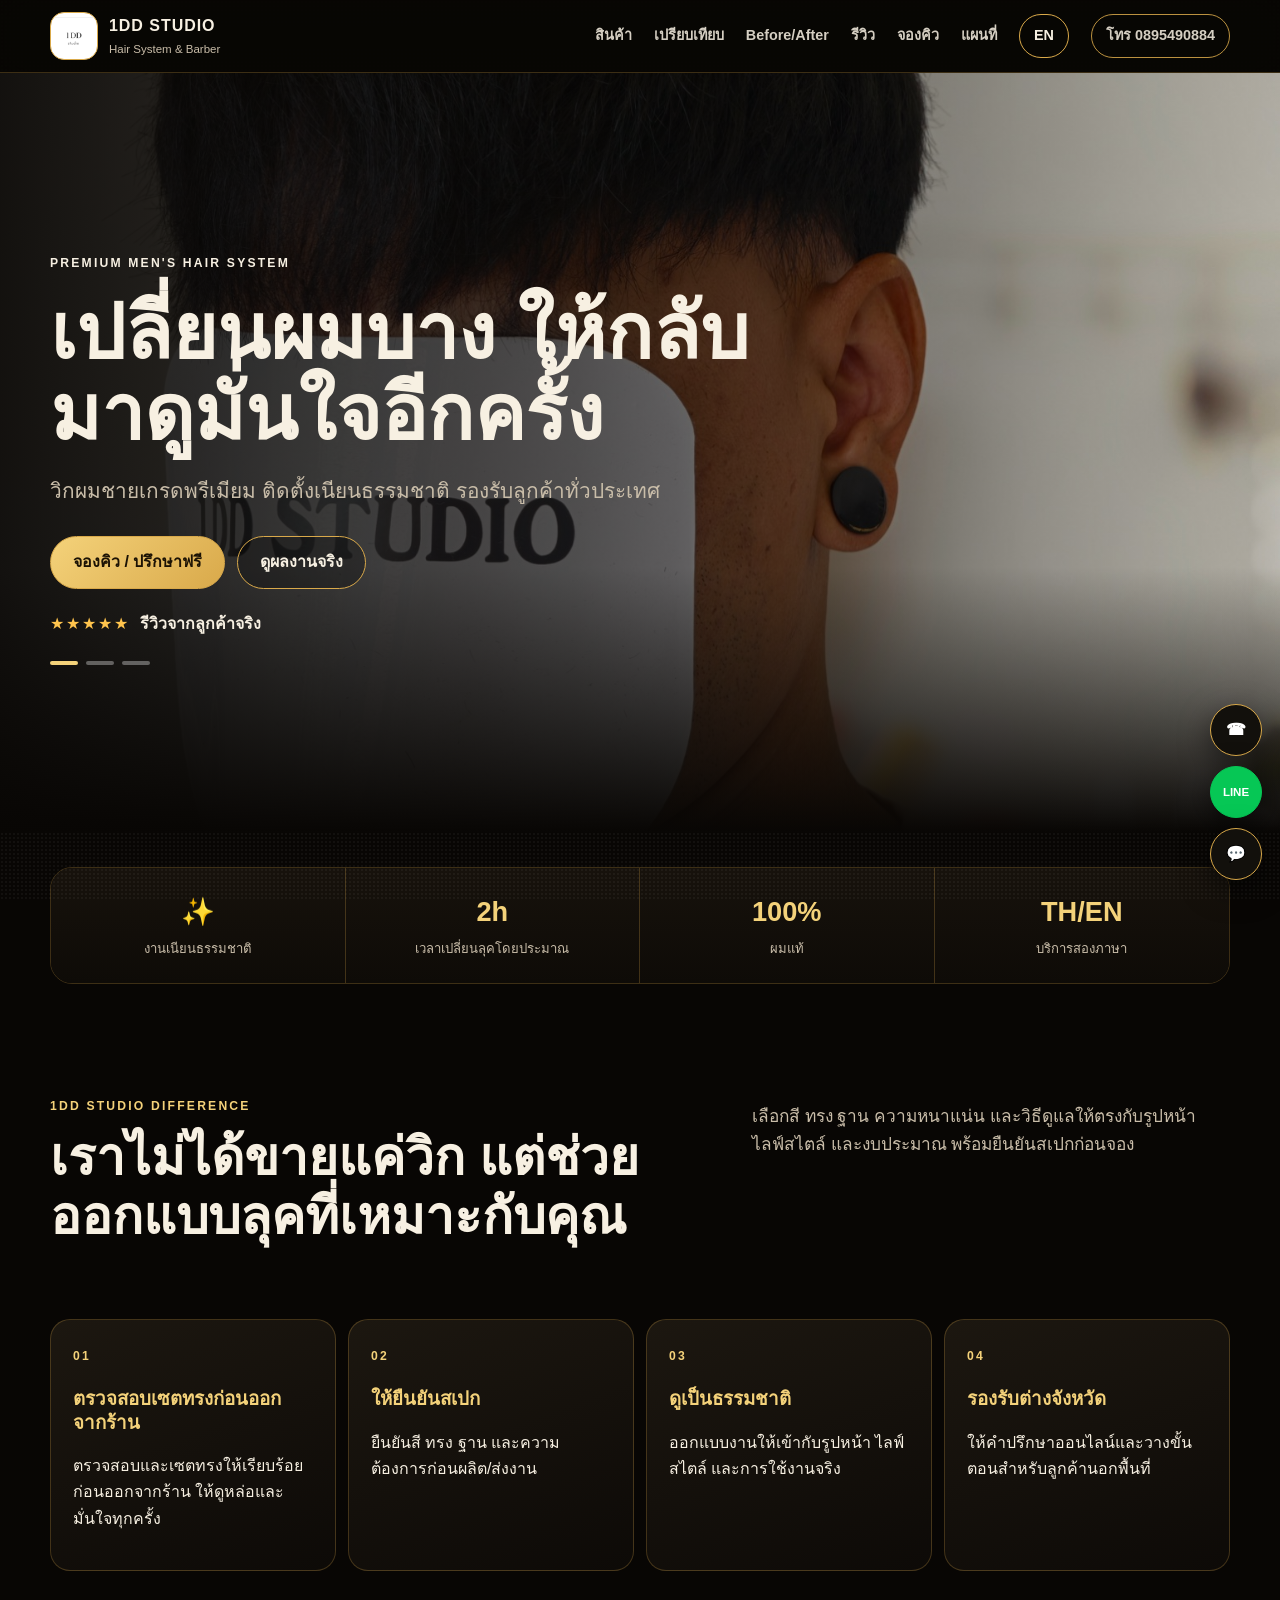
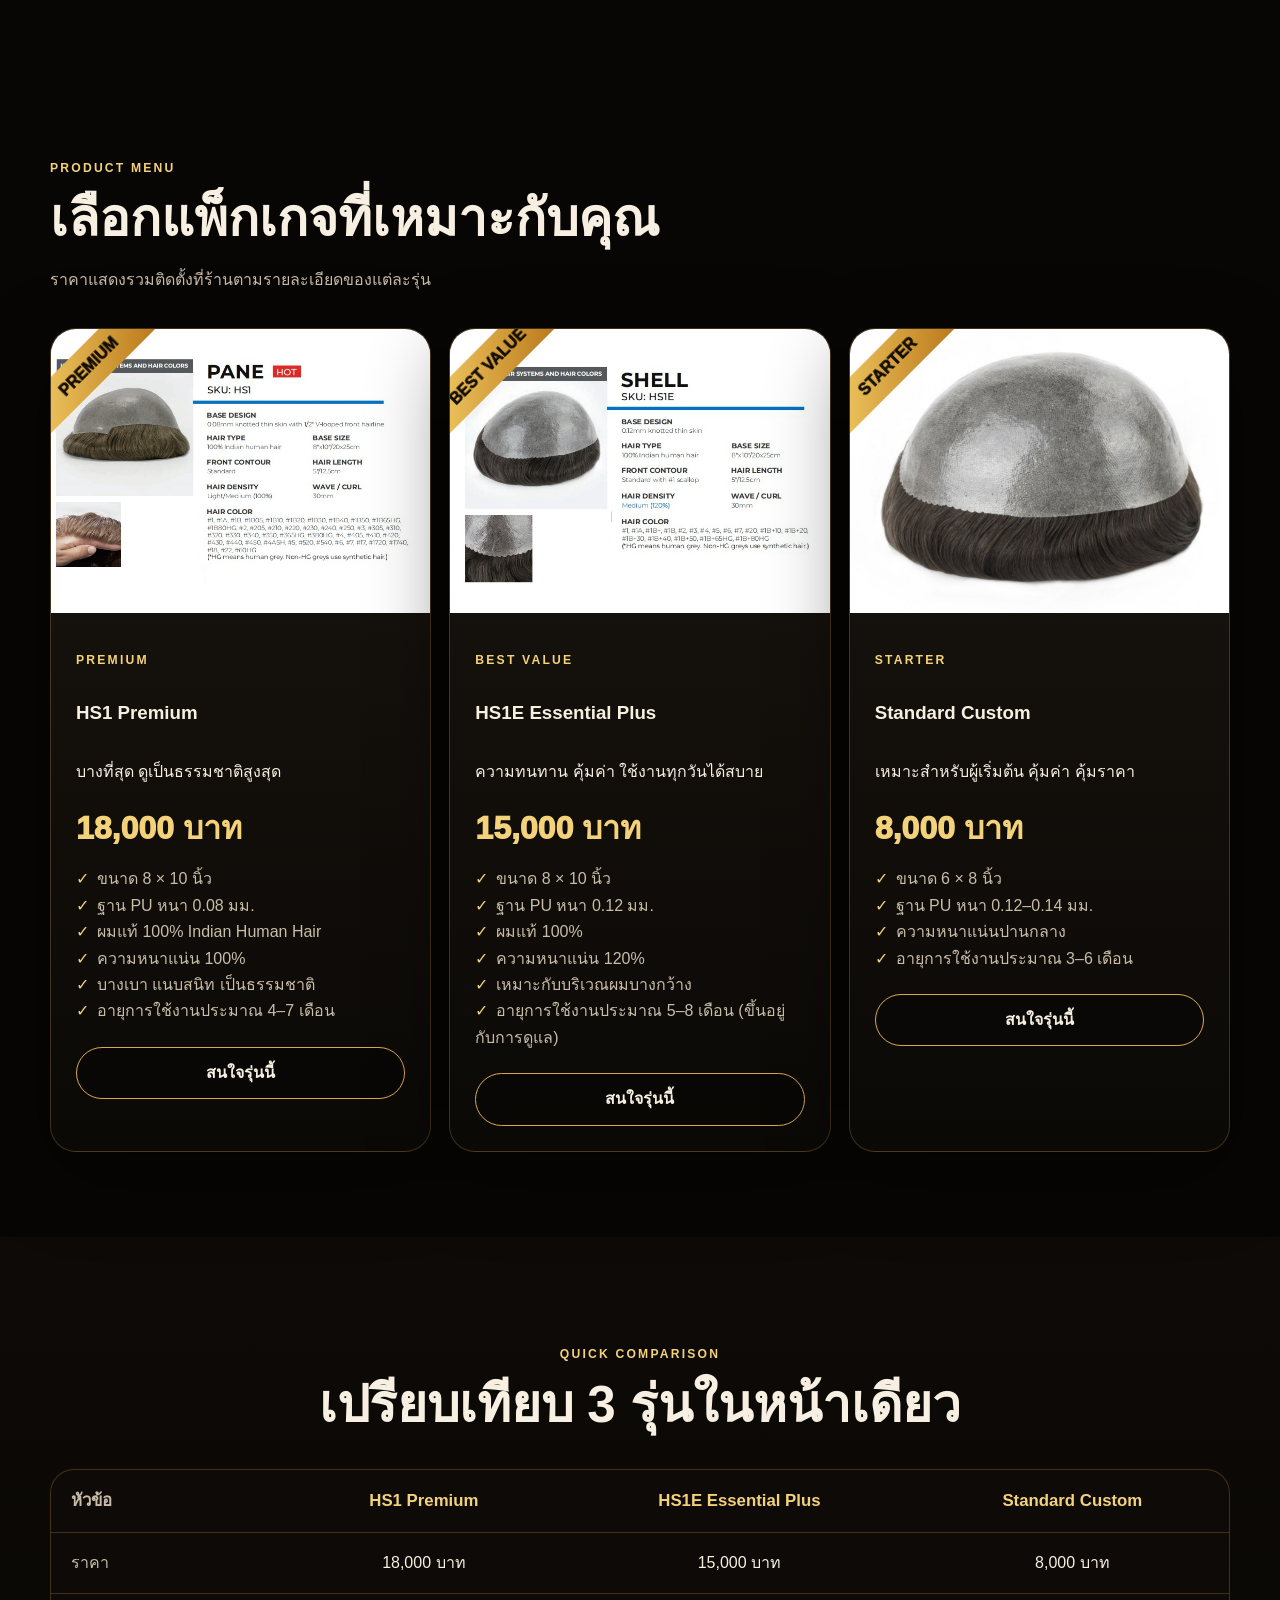
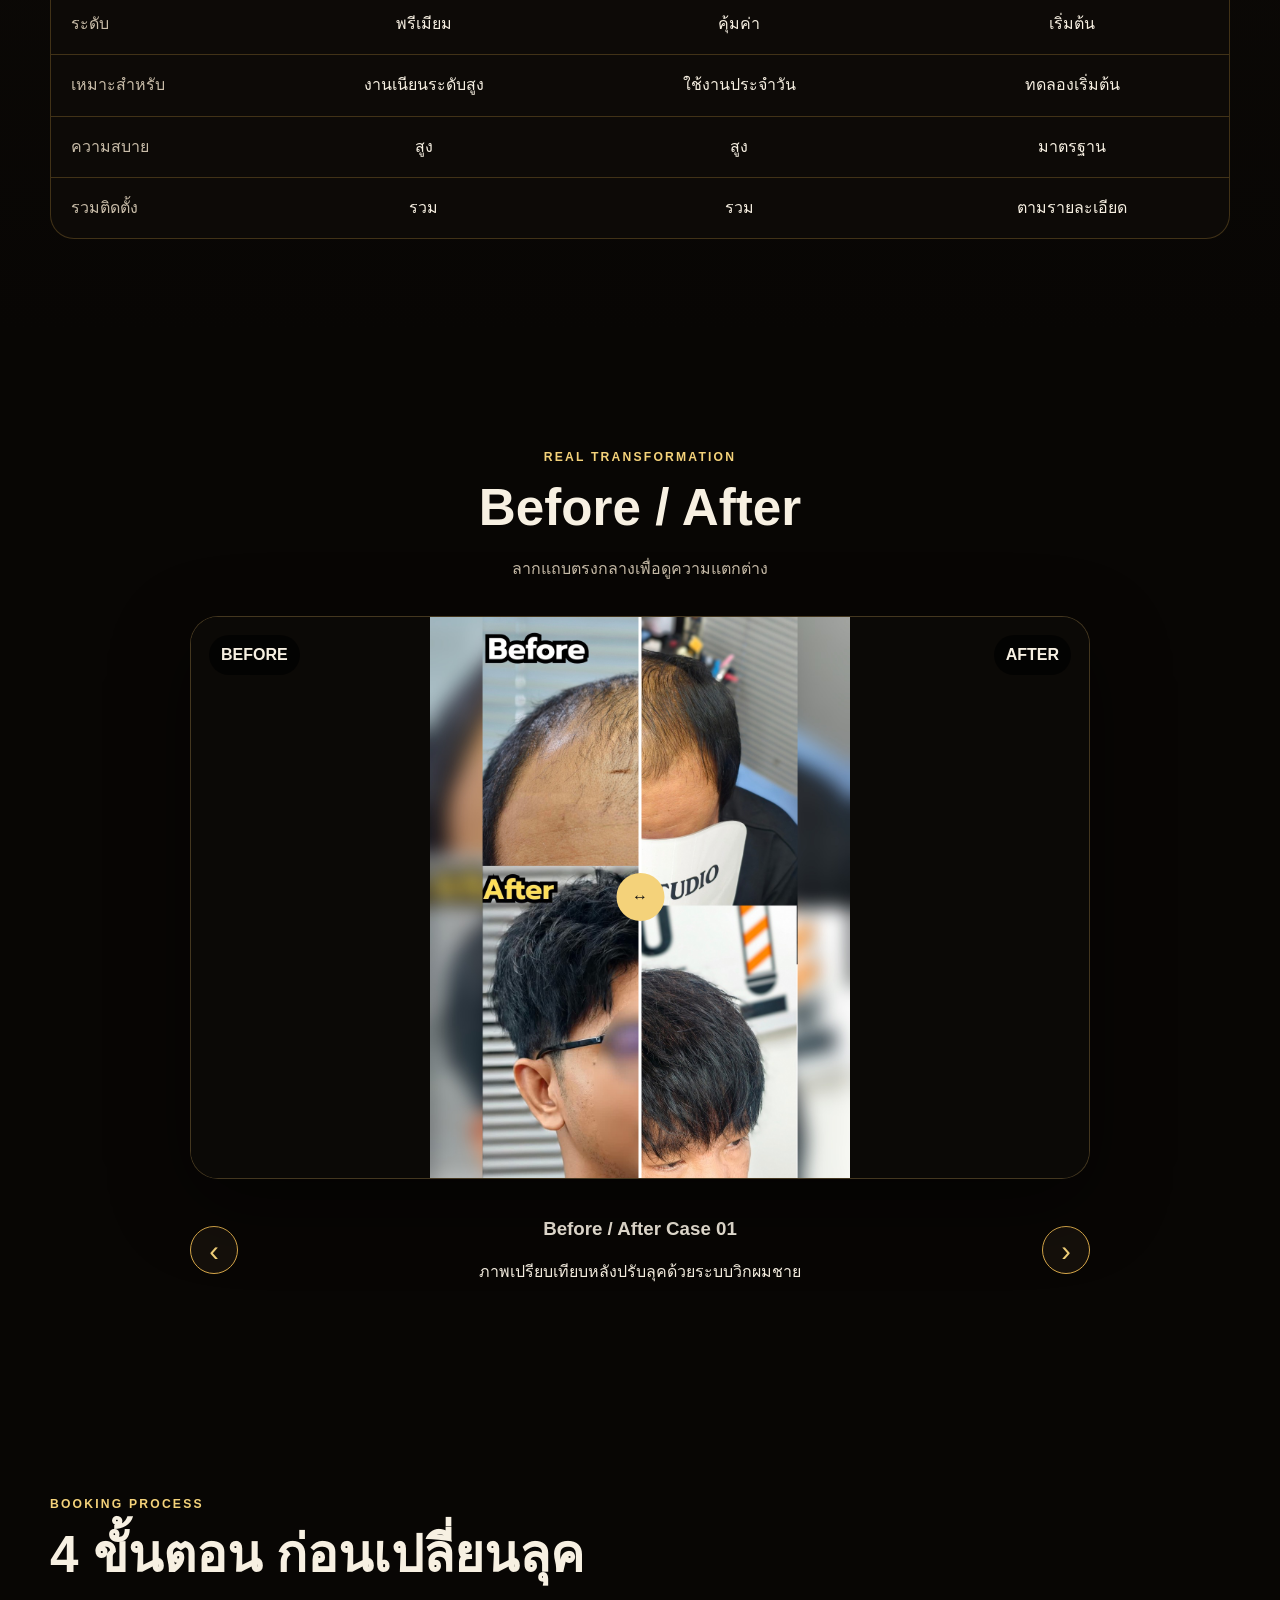
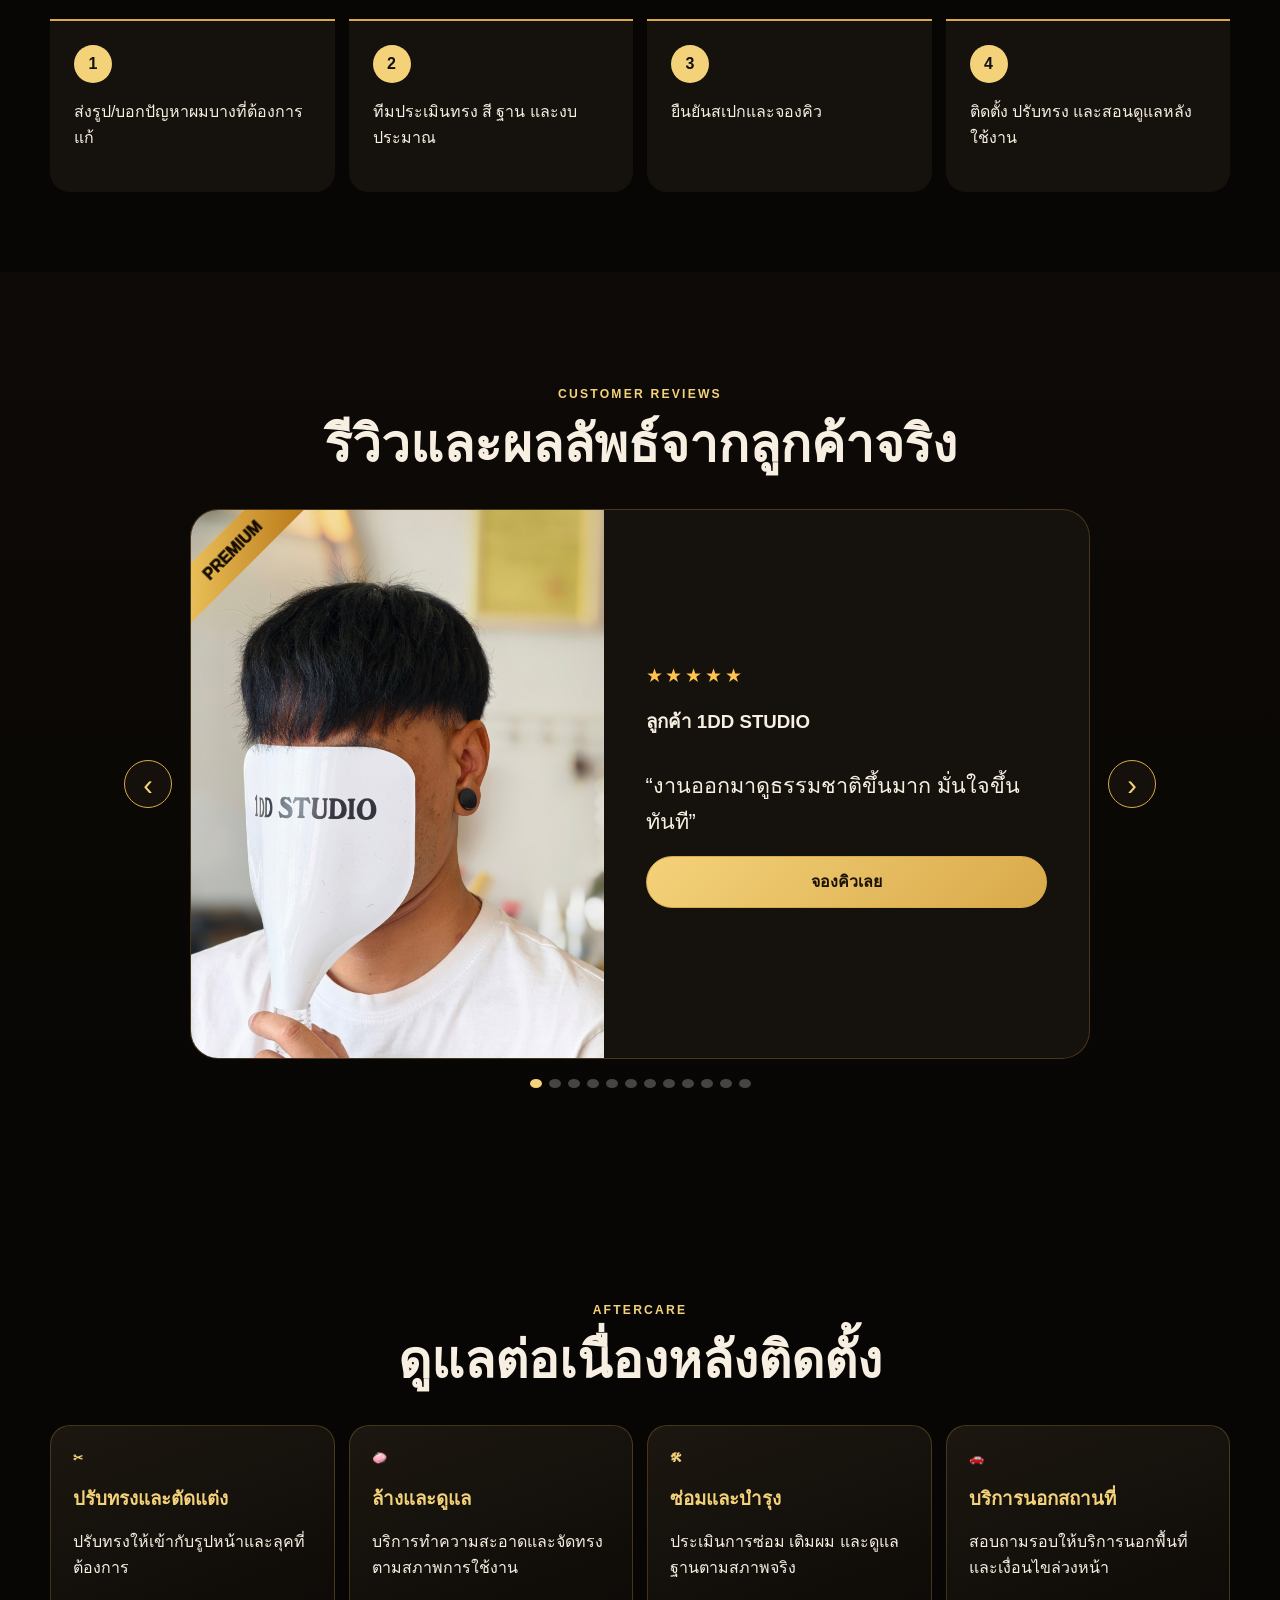
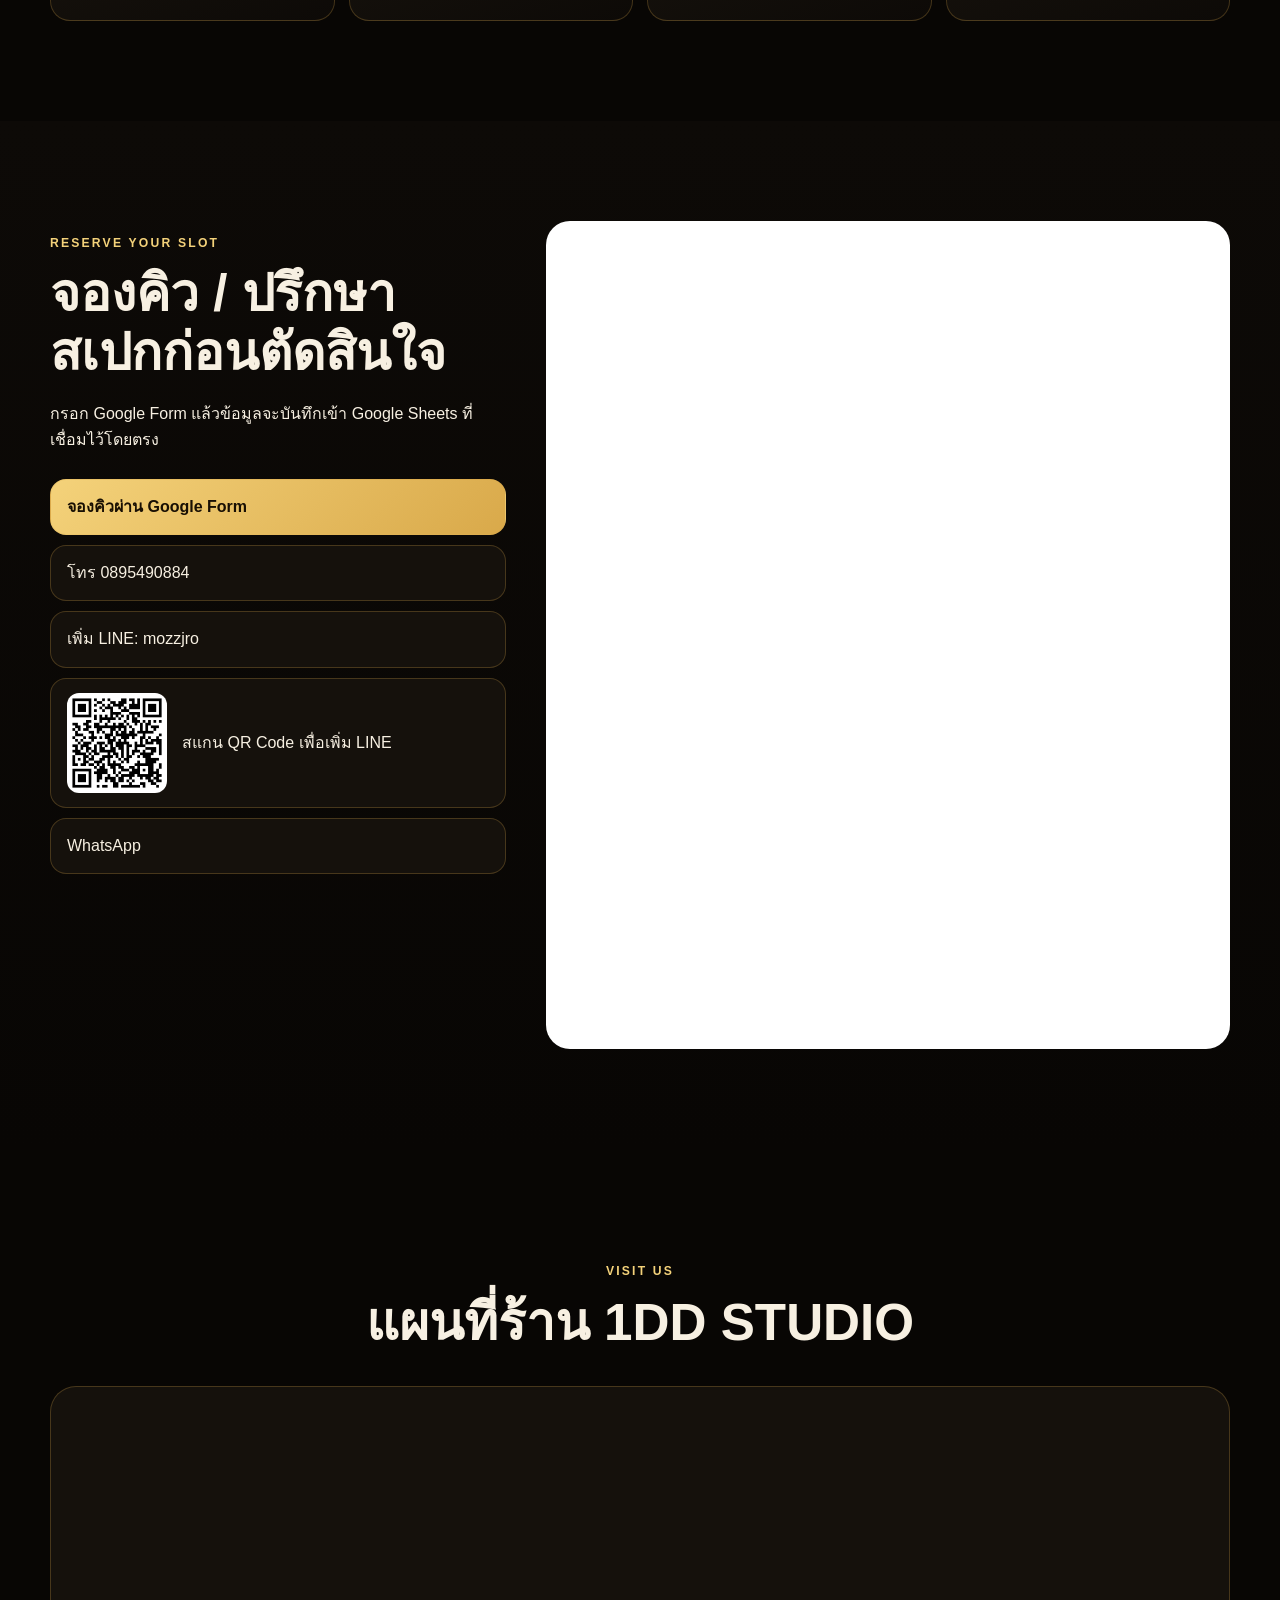
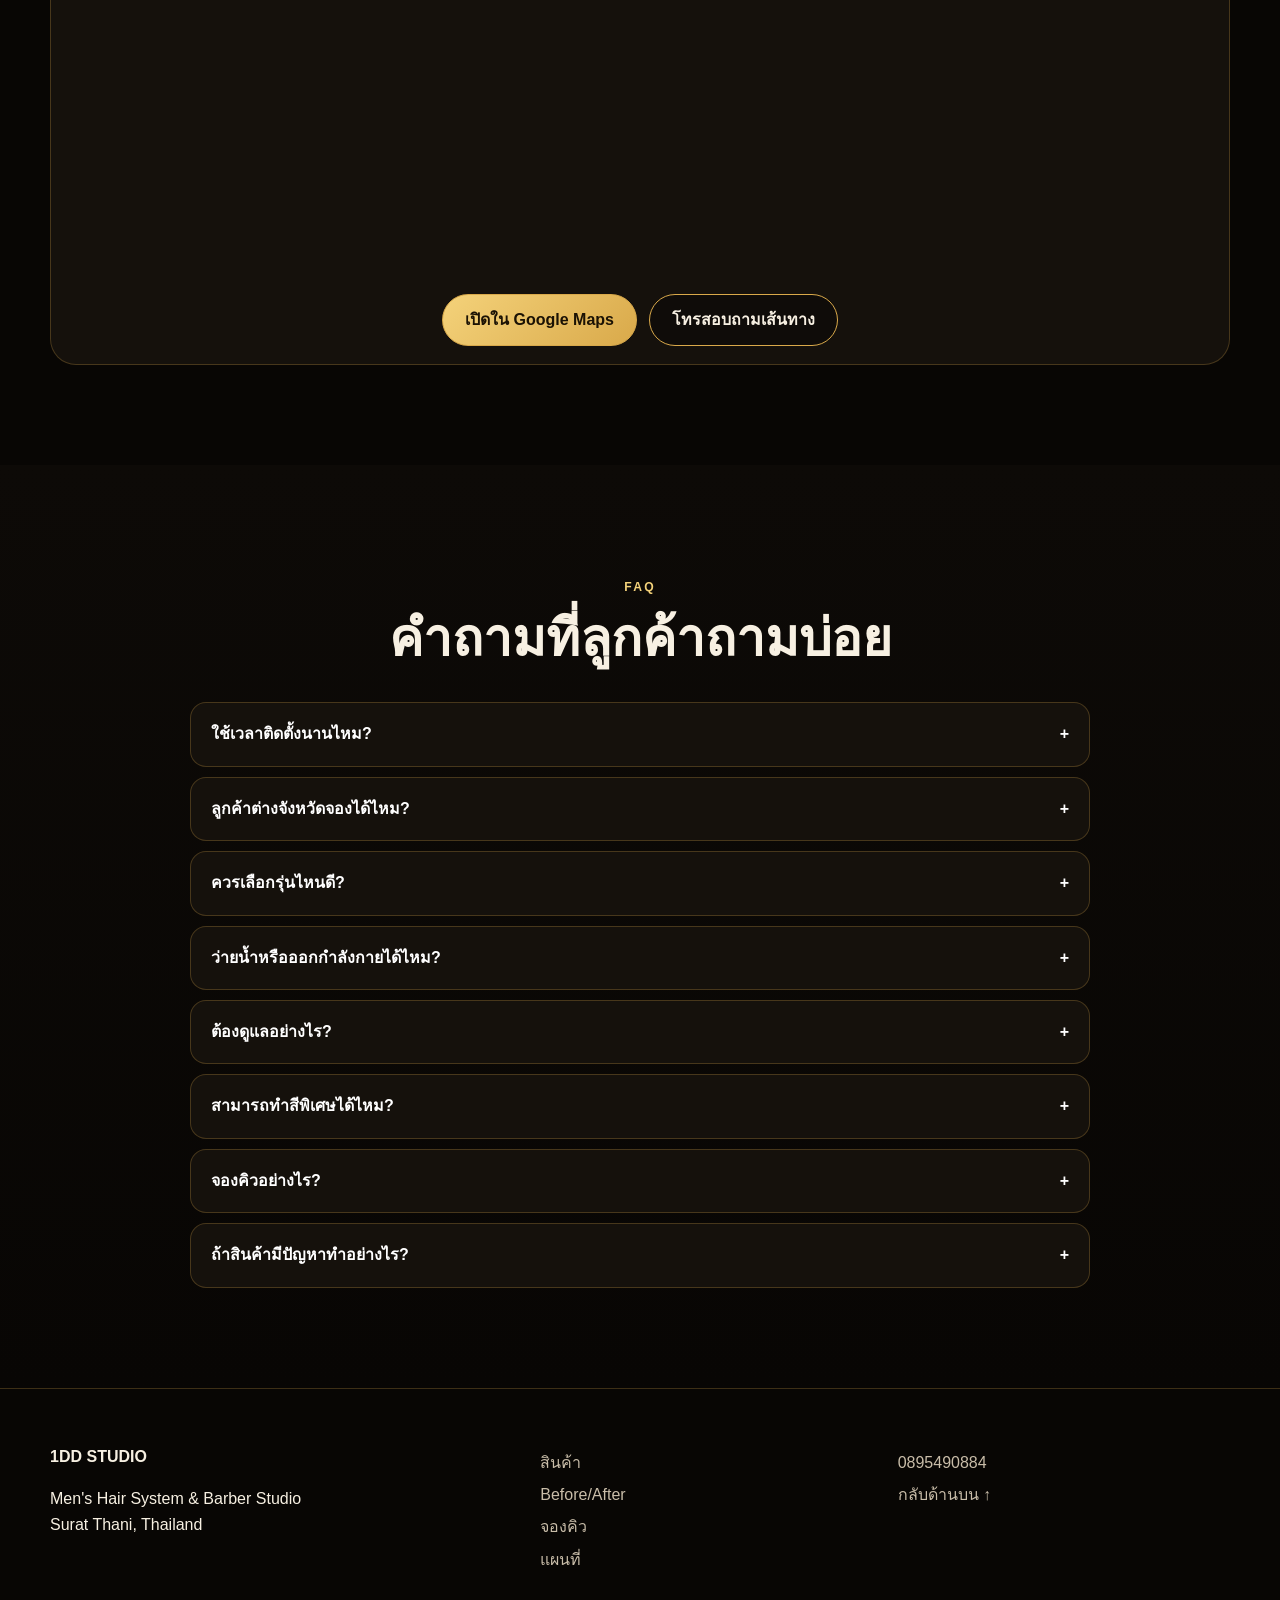
==== index.html @ a3894fab "Add files via upload" ====
<!doctype html>
<html lang="th">
<head>
  <meta charset="utf-8" />
  <meta name="viewport" content="width=device-width, initial-scale=1, viewport-fit=cover" />
  <title>1DD STUDIO | วิกผมชายพรีเมียม สุราษฎร์ธานี</title>
  <meta name="description" content="1DD STUDIO วิกผมชาย ผมแท้ 100% ติดตั้งเนียนธรรมชาติ เปลี่ยนลุคใน 2 ชั่วโมง รองรับลูกค้าต่างจังหวัดและต่างชาติ" />
  <meta name="theme-color" content="#080604" />
  <meta name="robots" content="index,follow,max-image-preview:large" />
  <meta property="og:title" content="1DD STUDIO | Premium Men's Hair System" />
  <meta property="og:description" content="วิกผมชายพรีเมียม งานเนียนธรรมชาติ พร้อมบริการติดตั้งและให้คำปรึกษา" />
  <meta property="og:type" content="website" />
  <meta property="og:image" content="hero-1.jpg" />
  <link rel="icon" href="logo-1dd-studio.jpg" />
  <link rel="manifest" href="manifest.webmanifest" />
  <link rel="preload" href="styles.css" as="style" />
  <link rel="stylesheet" href="styles.css" />
</head>
<body>
  <a class="skip-link" href="#main">ข้ามไปยังเนื้อหา</a>
  <div class="grain" aria-hidden="true"></div>

  <header class="site-header" id="top">
    <a class="brand" href="#top" aria-label="1DD STUDIO Home">
      <span class="brand-mark brand-logo-wrap"><img src="logo-1dd-studio.jpg" alt="1DD STUDIO logo" class="brand-logo"></span>
      <span><strong>1DD STUDIO</strong><small>Hair System & Barber</small></span>
    </a>
    <button class="nav-toggle" aria-label="เปิดเมนู" aria-expanded="false">☰</button>
    <nav class="nav" aria-label="เมนูหลัก">
      <a href="#products" data-th="สินค้า" data-en="Products">สินค้า</a>
      <a href="#comparison" data-th="เปรียบเทียบ" data-en="Compare">เปรียบเทียบ</a>
      <a href="#before-after">Before/After</a>
      <a href="#reviews" data-th="รีวิว" data-en="Reviews">รีวิว</a>
      <a href="#booking" data-th="จองคิว" data-en="Booking">จองคิว</a>
      <a href="#location" data-th="แผนที่" data-en="Map">แผนที่</a>
      <button class="lang-toggle" id="langToggle" type="button" aria-label="Switch language">EN</button>
      <a class="nav-cta" href="tel:0895490884">โทร 0895490884</a>
    </nav>
  </header>

  <main id="main">
    <section class="hero section-dark" aria-label="Hero slider">
      <div class="hero-bg" id="heroBg"></div>
      <div class="hero-overlay"></div>
      <div class="hero-content container">
        <p class="eyebrow" id="heroEyebrow">Premium Men's Hair System</p>
        <h1 id="heroTitle">เปลี่ยนผมบาง ให้กลับมาดูมั่นใจอีกครั้ง</h1>
        <p class="lead" id="heroSubtitle">วิกผมชายเกรดพรีเมียม ติดตั้งเนียนธรรมชาติ รองรับลูกค้าทั่วประเทศ</p>
        <div class="hero-actions">
          <a class="btn btn-gold" href="#booking" data-th="จองคิว / ปรึกษาฟรี" data-en="Book / Free consultation">จองคิว / ปรึกษาฟรี</a>
          <a class="btn btn-outline" href="#before-after" data-th="ดูผลงานจริง" data-en="View real results">ดูผลงานจริง</a>
        </div>
        <div class="hero-proof"><span>★★★★★</span><b data-th="รีวิวจากลูกค้าจริง" data-en="Real customer results">รีวิวจากลูกค้าจริง</b></div>
        <div class="hero-dots" id="heroDots" aria-label="Hero navigation"></div>
      </div>
    </section>

    <section class="stats container" aria-label="จุดเด่นสรุป">
      <div><strong>✨</strong><span data-th="งานเนียนธรรมชาติ" data-en="Natural & seamless">งานเนียนธรรมชาติ</span></div>
      <div><strong>2h</strong><span data-th="เวลาเปลี่ยนลุคโดยประมาณ" data-en="Approx. transformation">เวลาเปลี่ยนลุคโดยประมาณ</span></div>
      <div><strong>100%</strong><span data-th="ผมแท้" data-en="Human hair">ผมแท้</span></div>
      <div><strong>TH/EN</strong><span data-th="บริการสองภาษา" data-en="Bilingual support">บริการสองภาษา</span></div>
    </section>

    <section class="intro container">
      <div>
        <p class="eyebrow gold">1DD STUDIO DIFFERENCE</p>
        <h2 data-th="เราไม่ได้ขายแค่วิก แต่ช่วยออกแบบลุคที่เหมาะกับคุณ" data-en="More than a hair system — a look designed for you">เราไม่ได้ขายแค่วิก แต่ช่วยออกแบบลุคที่เหมาะกับคุณ</h2>
      </div>
      <p data-th="เลือกสี ทรง ฐาน ความหนาแน่น และวิธีดูแลให้ตรงกับรูปหน้า ไลฟ์สไตล์ และงบประมาณ พร้อมยืนยันสเปกก่อนจอง" data-en="We match color, style, base, density and care routine to your face, lifestyle and budget, with specification confirmation before booking.">เลือกสี ทรง ฐาน ความหนาแน่น และวิธีดูแลให้ตรงกับรูปหน้า ไลฟ์สไตล์ และงบประมาณ พร้อมยืนยันสเปกก่อนจอง</p>
    </section>

    <section class="benefits container" id="benefits"></section>

    <section class="products container" id="products">
      <div class="section-title">
        <p class="eyebrow gold">PRODUCT MENU</p>
        <h2 data-th="เลือกแพ็กเกจที่เหมาะกับคุณ" data-en="Choose the right package">เลือกแพ็กเกจที่เหมาะกับคุณ</h2>
        <p data-th="ราคาแสดงรวมติดตั้งที่ร้านตามรายละเอียดของแต่ละรุ่น" data-en="Prices are shown according to each package details.">ราคาแสดงรวมติดตั้งที่ร้านตามรายละเอียดของแต่ละรุ่น</p>
      </div>
      <div class="product-grid" id="productGrid"></div>
    </section>

    <section class="comparison section-dark" id="comparison">
      <div class="container">
        <div class="section-title center">
          <p class="eyebrow gold">QUICK COMPARISON</p>
          <h2 data-th="เปรียบเทียบ 3 รุ่นในหน้าเดียว" data-en="Compare all 3 models">เปรียบเทียบ 3 รุ่นในหน้าเดียว</h2>
        </div>
        <div class="comparison-wrap"><table class="comparison-table" id="comparisonTable"></table></div>
      </div>
    </section>

    <section class="before-after" id="before-after">
      <div class="container">
        <div class="section-title center">
          <p class="eyebrow gold">REAL TRANSFORMATION</p>
          <h2>Before / After</h2>
          <p data-th="ลากแถบตรงกลางเพื่อดูความแตกต่าง" data-en="Drag the center handle to compare">ลากแถบตรงกลางเพื่อดูความแตกต่าง</p>
        </div>
        <div class="ba-compare" id="baCompare">
          <img id="baAfter" src="ba-2.jpg" alt="After result" class="ba-base">
          <div class="ba-before-layer" id="baBeforeLayer"><img id="baBefore" src="ba-1.jpg" alt="Before result"></div>
          <input id="baRange" type="range" min="0" max="100" value="50" aria-label="เลื่อนเพื่อเปรียบเทียบ Before และ After">
          <div class="ba-handle" id="baHandle" aria-hidden="true"><span>↔</span></div>
          <span class="ba-label before">BEFORE</span><span class="ba-label after">AFTER</span>
        </div>
        <div class="ba-meta"><button class="circle-btn" id="baPrev" aria-label="ก่อนหน้า">‹</button><div><h3 id="baTitle"></h3><p id="baText"></p></div><button class="circle-btn" id="baNext" aria-label="ถัดไป">›</button></div>
      </div>
    </section>

    <section class="process container" id="process">
      <div class="section-title">
        <p class="eyebrow gold">BOOKING PROCESS</p>
        <h2 data-th="4 ขั้นตอน ก่อนเปลี่ยนลุค" data-en="4 steps to your new look">4 ขั้นตอน ก่อนเปลี่ยนลุค</h2>
      </div>
      <div class="steps" id="steps"></div>
    </section>

    <section class="reviews section-dark" id="reviews">
      <div class="container">
        <div class="section-title center">
          <p class="eyebrow gold">CUSTOMER REVIEWS</p>
          <h2 data-th="รีวิวและผลลัพธ์จากลูกค้าจริง" data-en="Real customer results">รีวิวและผลลัพธ์จากลูกค้าจริง</h2>
        </div>
        <div class="review-shell">
          <button class="circle-btn" id="reviewPrev" aria-label="รีวิวก่อนหน้า">‹</button>
          <article class="review-card" id="reviewCard"></article>
          <button class="circle-btn" id="reviewNext" aria-label="รีวิวถัดไป">›</button>
        </div>
        <div class="review-dots" id="reviewDots"></div>
      </div>
    </section>

    <section class="services container" id="services">
      <div class="section-title center"><p class="eyebrow gold">AFTERCARE</p><h2 data-th="ดูแลต่อเนื่องหลังติดตั้ง" data-en="Aftercare services">ดูแลต่อเนื่องหลังติดตั้ง</h2></div>
      <div class="service-grid" id="serviceGrid"></div>
    </section>

    <section class="booking section-dark" id="booking">
      <div class="container booking-grid">
        <div>
          <p class="eyebrow gold">RESERVE YOUR SLOT</p>
          <h2 data-th="จองคิว / ปรึกษาสเปกก่อนตัดสินใจ" data-en="Book / Discuss specifications first">จองคิว / ปรึกษาสเปกก่อนตัดสินใจ</h2>
          <p data-th="กรอก Google Form แล้วข้อมูลจะบันทึกเข้า Google Sheets ที่เชื่อมไว้โดยตรง" data-en="Submit the Google Form and the response is saved directly to the connected Google Sheet.">กรอก Google Form แล้วข้อมูลจะบันทึกเข้า Google Sheets ที่เชื่อมไว้โดยตรง</p>
          <div class="contact-cards">
            <a class="gold-card" id="googleFormLink" href="#" target="_blank" rel="noopener">จองคิวผ่าน Google Form</a>
            <a href="tel:0895490884">โทร 0895490884</a>
            <a id="lineLink" href="#" target="_blank" rel="noopener">เพิ่ม LINE: mozzjro</a>
            <div class="line-qr-card"><img id="lineQr" src="line-qr-mozzjro.png" alt="LINE QR Code mozzjro"><span data-th="สแกน QR Code เพื่อเพิ่ม LINE" data-en="Scan to add LINE">สแกน QR Code เพื่อเพิ่ม LINE</span></div>
            <a id="waLink" href="#" target="_blank" rel="noopener">WhatsApp</a>
          </div>
        </div>
        <div class="google-form-embed" id="googleFormEmbedWrap" hidden></div>
      </div>
    </section>

    <section class="location container" id="location">
      <div class="section-title center">
        <p class="eyebrow gold">VISIT US</p>
        <h2 data-th="แผนที่ร้าน 1DD STUDIO" data-en="Visit 1DD STUDIO">แผนที่ร้าน 1DD STUDIO</h2>
      </div>
      <div class="map-card">
        <iframe id="mapFrame" title="1DD STUDIO Google Maps" loading="lazy" referrerpolicy="no-referrer-when-downgrade"></iframe>
        <div class="map-actions"><a class="btn btn-gold" id="mapOpenLink" href="#" target="_blank" rel="noopener">เปิดใน Google Maps</a><a class="btn btn-outline" href="tel:0895490884">โทรสอบถามเส้นทาง</a></div>
      </div>
    </section>

    <section class="faq section-dark" id="faq">
      <div class="container">
        <div class="section-title center"><p class="eyebrow gold">FAQ</p><h2 data-th="คำถามที่ลูกค้าถามบ่อย" data-en="Frequently asked questions">คำถามที่ลูกค้าถามบ่อย</h2></div>
        <div class="faq-list" id="faqList"></div>
      </div>
    </section>
  </main>

  <footer class="footer"><div class="container footer-grid"><div><strong>1DD STUDIO</strong><p>Men's Hair System & Barber Studio<br>Surat Thani, Thailand</p></div><div><a href="#products">สินค้า</a><a href="#before-after">Before/After</a><a href="#booking">จองคิว</a><a href="#location">แผนที่</a></div><div><a href="tel:0895490884">0895490884</a><a href="#top">กลับด้านบน ↑</a></div></div></footer>

  <div class="floating-actions" aria-label="ติดต่อด่วน"><a href="tel:0895490884" aria-label="โทรหาร้าน">☎</a><a id="floatingLine" href="#" target="_blank" rel="noopener" aria-label="เพิ่ม LINE">LINE</a><button id="chatOpen" type="button" aria-label="เปิดผู้ช่วยตอบคำถาม">💬</button></div>
  <aside class="chat-panel" id="chatPanel" aria-hidden="true"><header><div><strong>1DD Assistant</strong><small>ตอบคำถามเบื้องต้น</small></div><button id="chatClose" aria-label="ปิด">×</button></header><div class="chat-body" id="chatBody"><div class="bot-msg">สวัสดีครับ สนใจสอบถามเรื่องราคา รุ่นสินค้า การจองคิว หรือการดูแลได้เลยครับ</div></div><div class="quick-questions" id="quickQuestions"></div><form id="chatForm"><input id="chatInput" placeholder="พิมพ์คำถาม..." autocomplete="off"><button>ส่ง</button></form></aside>
  <div class="mobile-cta"><a href="tel:0895490884">โทร</a><a id="mobileLine" href="#" target="_blank" rel="noopener">LINE</a><a href="#booking">จองคิว</a></div>

  <script type="application/ld+json" id="schemaJson"></script>
  <script src="script.js"></script>
</body>
</html>
---- styles.css ----
:root{--bg:#080604;--bg2:#12100c;--card:#18140f;--soft:#242018;--gold:#d9a94a;--gold2:#f4d27a;--text:#f7f0e2;--muted:#c9bda9;--line:rgba(217,169,74,.25);--shadow:0 24px 80px rgba(0,0,0,.48);--radius:26px;--max:1180px}*{box-sizing:border-box}html{scroll-behavior:smooth}body{margin:0;background:var(--bg);color:var(--text);font-family:Inter,Arial,'Noto Sans Thai',sans-serif;line-height:1.65;overflow-x:hidden}img{max-width:100%;display:block}a{color:inherit;text-decoration:none}button,input,select,textarea{font:inherit}.container{width:min(var(--max),calc(100% - 32px));margin:auto}.skip-link{position:absolute;left:-999px}.skip-link:focus{left:12px;top:12px;z-index:100;background:#fff;color:#000;padding:10px}.grain{position:fixed;inset:0;pointer-events:none;opacity:.045;z-index:0;background-image:radial-gradient(#fff 1px,transparent 1px);background-size:4px 4px}.section-dark{background:linear-gradient(180deg,#0d0a07,#080604)}.site-header{position:sticky;top:0;z-index:30;display:flex;align-items:center;justify-content:space-between;padding:12px max(18px,calc((100vw - var(--max))/2));background:rgba(8,6,4,.84);backdrop-filter:blur(18px);border-bottom:1px solid var(--line)}.brand{display:flex;gap:11px;align-items:center}.brand strong{display:block;letter-spacing:.06em}.brand small{display:block;color:var(--muted);font-size:.72rem}.brand-mark{display:grid;place-items:center;width:48px;height:48px;border:1px solid var(--gold);border-radius:14px;overflow:hidden;background:#fff;padding:4px}.brand-logo{width:100%;height:100%;object-fit:contain}.nav{display:flex;align-items:center;gap:22px;font-weight:700;font-size:.9rem}.nav a{opacity:.86}.nav a:hover{opacity:1;color:var(--gold2)}.nav-cta,.lang-toggle{border:1px solid var(--gold);border-radius:999px;padding:9px 14px!important;background:transparent;color:var(--text);cursor:pointer}.lang-toggle{min-width:44px}.nav-toggle{display:none;background:none;border:0;color:#fff;font-size:1.5rem}.hero{position:relative;min-height:760px;display:grid;align-items:center;overflow:hidden}.hero-bg{position:absolute;inset:0;background-size:cover;background-position:center;transition:opacity .45s}.hero-overlay{position:absolute;inset:0;background:linear-gradient(90deg,rgba(8,6,4,.94) 0%,rgba(8,6,4,.68) 45%,rgba(8,6,4,.18) 100%),linear-gradient(0deg,#080604 0%,transparent 35%)}.hero-content{position:relative;z-index:2;padding:110px 0 110px;max-width:760px;margin-left:max(16px,calc((100vw - var(--max))/2))}.eyebrow{letter-spacing:.18em;text-transform:uppercase;font-size:.76rem;font-weight:900}.gold{color:var(--gold2)}h1{font-size:clamp(2.5rem,6vw,5.6rem);line-height:1.05;margin:.25em 0;max-width:850px}h2{font-size:clamp(2rem,4vw,3.7rem);line-height:1.15;margin:.2em 0 .35em}h3{line-height:1.25}.lead{font-size:clamp(1rem,2vw,1.3rem);color:var(--muted);max-width:700px}.hero-actions{display:flex;gap:12px;flex-wrap:wrap;margin-top:28px}.btn{display:inline-flex;justify-content:center;align-items:center;min-height:48px;padding:12px 22px;border-radius:999px;border:1px solid var(--gold);font-weight:900;transition:.2s}.btn:hover{transform:translateY(-2px)}.btn-gold{background:linear-gradient(135deg,var(--gold2),var(--gold));color:#1b1204}.btn-outline{background:rgba(0,0,0,.28)}.hero-proof{margin-top:22px;display:flex;gap:10px;align-items:center}.hero-proof span{color:#ffc44d;letter-spacing:.12em}.hero-dots{display:flex;gap:8px;margin-top:24px}.hero-dots button{width:28px;height:4px;border:0;border-radius:4px;background:#ffffff55}.hero-dots button.active{background:var(--gold2)}.trust-bar{position:absolute;z-index:3;left:50%;bottom:26px;transform:translateX(-50%);display:grid;grid-template-columns:repeat(3,1fr);gap:10px;background:rgba(10,8,5,.78);backdrop-filter:blur(14px);border:1px solid var(--line);padding:15px;border-radius:24px}.trust-bar span{display:flex;align-items:center;justify-content:center;gap:9px;min-height:48px;border-right:1px solid var(--line)}.trust-bar span:nth-child(3n){border-right:0}.trust-bar b{font-size:1.2rem}.trust-bar em{font-style:normal;font-size:.9rem;font-weight:800;text-align:center}.stats{display:grid;grid-template-columns:repeat(4,1fr);margin-top:34px;border:1px solid var(--line);border-radius:22px;overflow:hidden}.stats div{padding:22px;text-align:center;border-right:1px solid var(--line);background:linear-gradient(180deg,#17120c,#0e0b07)}.stats div:last-child{border:0}.stats strong{display:block;color:var(--gold2);font-size:1.7rem}.stats span{font-size:.82rem;color:var(--muted)}.intro{display:grid;grid-template-columns:1.15fr .85fr;gap:55px;padding:100px 0 55px}.intro p:last-child{font-size:1.08rem;color:var(--muted)}.benefits{display:grid;grid-template-columns:repeat(4,1fr);gap:12px;padding-bottom:90px}.benefit-card,.service-card{border:1px solid var(--line);border-radius:20px;padding:22px;background:linear-gradient(160deg,#1c1710,#0d0a07)}.benefit-card h3,.service-card h3{color:var(--gold2)}.section-title{margin-bottom:34px}.section-title.center{text-align:center}.section-title>p:not(.eyebrow){color:var(--muted)}.products{padding:85px 0}.product-grid{display:grid;grid-template-columns:repeat(3,1fr);gap:18px}.product-card{position:relative;border:1px solid var(--line);border-radius:26px;overflow:hidden;background:linear-gradient(180deg,#1a1510,#0b0906);box-shadow:var(--shadow);display:flex;flex-direction:column}.product-media{position:relative;aspect-ratio:4/3;background:#fff;overflow:hidden}.product-media img{width:100%;height:100%;object-fit:contain}.product-card:nth-child(3) .product-media img{object-fit:cover}.product-badge{position:absolute;top:18px;left:-42px;transform:rotate(-45deg);width:160px;text-align:center;padding:7px;background:linear-gradient(135deg,#f7d46c,#ba7719);color:#140d03;font-weight:950;text-transform:uppercase;z-index:2}.product-body{padding:25px;display:flex;flex-direction:column;flex:1}.product-price{font-size:2rem;color:var(--gold2);font-weight:950}.product-features{margin:12px 0 22px;padding:0;list-style:none;color:var(--muted)}.product-features li:before{content:'✓';color:var(--gold2);margin-right:8px}.comparison{padding:95px 0}.comparison-wrap{overflow:auto;border:1px solid var(--line);border-radius:24px;background:#0d0a07}.comparison-table{width:100%;border-collapse:collapse;min-width:720px}.comparison-table th,.comparison-table td{padding:17px 20px;border-bottom:1px solid var(--line);text-align:center}.comparison-table th:first-child,.comparison-table td:first-child{text-align:left;color:var(--muted)}.comparison-table thead th{color:var(--gold2);font-size:1.05rem}.comparison-table tr:last-child td{border:0}.before-after{padding:100px 0}.ba-compare{position:relative;max-width:900px;margin:auto;aspect-ratio:16/10;border-radius:28px;overflow:hidden;border:1px solid var(--line);box-shadow:var(--shadow);background:#111}.ba-compare img{position:absolute;inset:0;width:100%;height:100%;object-fit:contain;background:#0b0906}.ba-before-layer{position:absolute;inset:0;width:50%;overflow:hidden}.ba-before-layer img{width:var(--ba-width,900px);max-width:none;object-fit:contain;object-position:center;background:#0b0906}.ba-compare input{position:absolute;inset:0;width:100%;height:100%;opacity:0;cursor:ew-resize;z-index:5}.ba-handle{position:absolute;top:0;bottom:0;left:50%;width:3px;background:#fff;z-index:4;transform:translateX(-50%)}.ba-handle span{position:absolute;top:50%;left:50%;transform:translate(-50%,-50%);display:grid;place-items:center;width:48px;height:48px;border-radius:50%;background:var(--gold2);color:#111;font-weight:900}.ba-label{position:absolute;top:18px;z-index:4;padding:7px 12px;border-radius:999px;background:#000a;font-weight:900}.ba-label.before{left:18px}.ba-label.after{right:18px}.ba-meta{max-width:900px;margin:20px auto 0;display:grid;grid-template-columns:auto 1fr auto;align-items:center;gap:20px;text-align:center}.circle-btn{width:48px;height:48px;border-radius:50%;border:1px solid var(--gold);background:#15100b;color:var(--gold2);font-size:1.8rem;cursor:pointer}.process{padding:80px 0}.steps{display:grid;grid-template-columns:repeat(4,1fr);gap:14px}.step{border-top:2px solid var(--gold);background:#15110c;border-radius:0 0 20px 20px;padding:24px}.step strong{display:grid;place-items:center;width:38px;height:38px;border-radius:50%;background:var(--gold2);color:#111}.reviews{padding:100px 0}.review-shell{display:grid;grid-template-columns:auto minmax(0,900px) auto;justify-content:center;align-items:center;gap:18px}.review-card{position:relative;display:grid;grid-template-columns:minmax(280px,.85fr) 1fr;min-height:480px;border:1px solid var(--line);border-radius:28px;overflow:hidden;background:#15110c}.review-card img{width:100%;height:100%;object-fit:cover}.review-copy{padding:42px;display:flex;flex-direction:column;justify-content:center}.review-copy .stars{color:#ffc44d;letter-spacing:.15em;font-size:1.2rem}.review-copy blockquote{font-size:1.35rem;margin:16px 0}.premium-ribbon{position:absolute;top:20px;left:-48px;width:180px;transform:rotate(-45deg);background:linear-gradient(135deg,#f7d46c,#b87514);color:#160e02;text-align:center;padding:8px;font-weight:950;z-index:4}.review-dots{display:flex;justify-content:center;gap:7px;margin-top:20px;flex-wrap:wrap}.review-dots button{width:9px;height:9px;border-radius:50%;border:0;background:#ffffff40}.review-dots button.active{background:var(--gold2)}.services{padding:100px 0}.service-grid{display:grid;grid-template-columns:repeat(4,1fr);gap:14px}.booking{padding:100px 0}.booking-grid{display:grid;grid-template-columns:.8fr 1.2fr;gap:40px;align-items:start}.contact-cards{display:grid;gap:10px;margin-top:25px}.contact-cards>a,.line-qr-card{border:1px solid var(--line);border-radius:16px;padding:14px 16px;background:#15110c}.gold-card{background:linear-gradient(135deg,var(--gold2),var(--gold))!important;color:#180f03;font-weight:900}.line-qr-card{display:flex;align-items:center;gap:15px}.line-qr-card img{width:100px;background:#fff;border-radius:12px}.google-form-embed{border-radius:24px;overflow:hidden;background:#fff;min-height:700px}.google-form-frame{width:100%;height:820px;border:0}.location{padding:100px 0}.map-card{border:1px solid var(--line);border-radius:26px;overflow:hidden;background:#15110c}.map-card iframe{width:100%;height:480px;border:0}.map-actions{display:flex;gap:12px;padding:18px;justify-content:center}.faq{padding:100px 0}.faq-list{max-width:900px;margin:auto;display:grid;gap:10px}.faq-item{border:1px solid var(--line);border-radius:16px;overflow:hidden;background:#15110c}.faq-item button{width:100%;display:flex;justify-content:space-between;gap:15px;padding:18px 20px;border:0;background:transparent;color:#fff;text-align:left;font-weight:900;cursor:pointer}.faq-answer{display:none;padding:0 20px 20px;color:var(--muted)}.faq-item.open .faq-answer{display:block}.footer{padding:55px 0 90px;border-top:1px solid var(--line)}.footer-grid{display:grid;grid-template-columns:1.4fr 1fr 1fr;gap:25px}.footer a{display:block;margin:6px 0;color:var(--muted)}.floating-actions{position:fixed;right:18px;bottom:20px;z-index:40;display:grid;gap:10px}.floating-actions a,.floating-actions button{width:52px;height:52px;border-radius:50%;display:grid;place-items:center;border:1px solid var(--gold);background:#12100c;color:#fff;font-weight:900;box-shadow:0 10px 30px #0008;cursor:pointer}.floating-actions a:nth-child(2){background:#06c755;border-color:#06c755;font-size:.72rem}.chat-panel{position:fixed;right:18px;bottom:90px;z-index:50;width:min(380px,calc(100vw - 36px));height:560px;background:#0d0a07;border:1px solid var(--line);border-radius:22px;box-shadow:var(--shadow);display:none;grid-template-rows:auto 1fr auto auto;overflow:hidden}.chat-panel.open{display:grid}.chat-panel header{display:flex;justify-content:space-between;align-items:center;padding:16px;border-bottom:1px solid var(--line)}.chat-panel header small{display:block;color:var(--muted)}.chat-panel header button{border:0;background:none;color:#fff;font-size:1.4rem}.chat-body{padding:16px;overflow:auto;display:flex;flex-direction:column;gap:10px}.bot-msg,.user-msg{max-width:85%;padding:11px 13px;border-radius:14px}.bot-msg{background:#211a11;align-self:flex-start}.user-msg{background:var(--gold);color:#1b1204;align-self:flex-end}.quick-questions{display:flex;gap:6px;padding:10px;overflow:auto}.quick-questions button{white-space:nowrap;border:1px solid var(--line);background:#17120d;color:#fff;border-radius:999px;padding:8px 10px}.chat-panel form{display:grid;grid-template-columns:1fr auto;padding:10px;border-top:1px solid var(--line)}.chat-panel input{background:#17120d;border:1px solid var(--line);color:#fff;border-radius:12px 0 0 12px;padding:12px}.chat-panel form button{border:0;background:var(--gold);font-weight:900;border-radius:0 12px 12px 0;padding:0 16px}.mobile-cta{display:none}
@media(max-width:960px){.nav-toggle{display:block}.nav{position:absolute;left:16px;right:16px;top:78px;display:none;flex-direction:column;align-items:stretch;background:#0e0b07;border:1px solid var(--line);border-radius:18px;padding:16px}.nav.open{display:flex}.hero{min-height:850px}.hero-content{margin:auto;padding:90px 0 245px}.trust-bar{grid-template-columns:repeat(2,1fr);bottom:24px}.trust-bar span:nth-child(3n){border-right:1px solid var(--line)}.trust-bar span:nth-child(2n){border-right:0}.benefits,.service-grid{grid-template-columns:repeat(2,1fr)}.product-grid{grid-template-columns:1fr}.steps{grid-template-columns:repeat(2,1fr)}.review-card{grid-template-columns:1fr;min-height:0}.review-card img{height:500px}.booking-grid{grid-template-columns:1fr}.footer-grid{grid-template-columns:1fr 1fr}.intro{grid-template-columns:1fr;gap:15px}.stats{grid-template-columns:repeat(2,1fr)}.stats div:nth-child(2){border-right:0}.stats div:nth-child(-n+2){border-bottom:1px solid var(--line)}}
@media(max-width:600px){body{padding-bottom:64px}.container{width:min(100% - 22px,var(--max))}.hero{min-height:900px}.hero-content{padding-top:70px}.hero-overlay{background:linear-gradient(180deg,rgba(8,6,4,.48),rgba(8,6,4,.94) 60%,#080604)}.trust-bar{grid-template-columns:1fr 1fr;padding:10px}.trust-bar span{font-size:.78rem;min-height:58px}.benefits,.service-grid,.steps{grid-template-columns:1fr}.review-shell{grid-template-columns:1fr}.review-shell>.circle-btn{position:absolute;z-index:5}.review-shell>#reviewPrev{left:18px}.review-shell>#reviewNext{right:18px}.review-card img{height:430px}.review-copy{padding:26px}.ba-compare{aspect-ratio:4/5}.ba-before-layer img{width:var(--ba-width,calc(100vw - 22px));height:100%;object-fit:contain}.map-actions{flex-direction:column}.footer-grid{grid-template-columns:1fr}.floating-actions{display:none}.mobile-cta{position:fixed;z-index:45;left:0;right:0;bottom:0;display:grid;grid-template-columns:repeat(3,1fr);background:#0a0806;border-top:1px solid var(--line);padding:8px env(safe-area-inset-right) calc(8px + env(safe-area-inset-bottom)) env(safe-area-inset-left)}.mobile-cta a{text-align:center;padding:9px;border-right:1px solid var(--line);font-weight:900}.mobile-cta a:last-child{border:0;color:var(--gold2)}.google-form-frame{height:880px}.line-qr-card{align-items:flex-start}.stats strong{font-size:1.35rem}}
---- styles.css ----
:root{--bg:#080604;--bg2:#12100c;--card:#18140f;--soft:#242018;--gold:#d9a94a;--gold2:#f4d27a;--text:#f7f0e2;--muted:#c9bda9;--line:rgba(217,169,74,.25);--shadow:0 24px 80px rgba(0,0,0,.48);--radius:26px;--max:1180px}*{box-sizing:border-box}html{scroll-behavior:smooth}body{margin:0;background:var(--bg);color:var(--text);font-family:Inter,Arial,'Noto Sans Thai',sans-serif;line-height:1.65;overflow-x:hidden}img{max-width:100%;display:block}a{color:inherit;text-decoration:none}button,input,select,textarea{font:inherit}.container{width:min(var(--max),calc(100% - 32px));margin:auto}.skip-link{position:absolute;left:-999px}.skip-link:focus{left:12px;top:12px;z-index:100;background:#fff;color:#000;padding:10px}.grain{position:fixed;inset:0;pointer-events:none;opacity:.045;z-index:0;background-image:radial-gradient(#fff 1px,transparent 1px);background-size:4px 4px}.section-dark{background:linear-gradient(180deg,#0d0a07,#080604)}.site-header{position:sticky;top:0;z-index:30;display:flex;align-items:center;justify-content:space-between;padding:12px max(18px,calc((100vw - var(--max))/2));background:rgba(8,6,4,.84);backdrop-filter:blur(18px);border-bottom:1px solid var(--line)}.brand{display:flex;gap:11px;align-items:center}.brand strong{display:block;letter-spacing:.06em}.brand small{display:block;color:var(--muted);font-size:.72rem}.brand-mark{display:grid;place-items:center;width:48px;height:48px;border:1px solid var(--gold);border-radius:14px;overflow:hidden;background:#fff;padding:4px}.brand-logo{width:100%;height:100%;object-fit:contain}.nav{display:flex;align-items:center;gap:22px;font-weight:700;font-size:.9rem}.nav a{opacity:.86}.nav a:hover{opacity:1;color:var(--gold2)}.nav-cta,.lang-toggle{border:1px solid var(--gold);border-radius:999px;padding:9px 14px!important;background:transparent;color:var(--text);cursor:pointer}.lang-toggle{min-width:44px}.nav-toggle{display:none;background:none;border:0;color:#fff;font-size:1.5rem}.hero{position:relative;min-height:760px;display:grid;align-items:center;overflow:hidden}.hero-bg{position:absolute;inset:0;background-size:cover;background-position:center;transition:opacity .45s}.hero-overlay{position:absolute;inset:0;background:linear-gradient(90deg,rgba(8,6,4,.94) 0%,rgba(8,6,4,.68) 45%,rgba(8,6,4,.18) 100%),linear-gradient(0deg,#080604 0%,transparent 35%)}.hero-content{position:relative;z-index:2;padding:110px 0 110px;max-width:760px;margin-left:max(16px,calc((100vw - var(--max))/2))}.eyebrow{letter-spacing:.18em;text-transform:uppercase;font-size:.76rem;font-weight:900}.gold{color:var(--gold2)}h1{font-size:clamp(2.5rem,6vw,5.6rem);line-height:1.05;margin:.25em 0;max-width:850px}h2{font-size:clamp(2rem,4vw,3.7rem);line-height:1.15;margin:.2em 0 .35em}h3{line-height:1.25}.lead{font-size:clamp(1rem,2vw,1.3rem);color:var(--muted);max-width:700px}.hero-actions{display:flex;gap:12px;flex-wrap:wrap;margin-top:28px}.btn{display:inline-flex;justify-content:center;align-items:center;min-height:48px;padding:12px 22px;border-radius:999px;border:1px solid var(--gold);font-weight:900;transition:.2s}.btn:hover{transform:translateY(-2px)}.btn-gold{background:linear-gradient(135deg,var(--gold2),var(--gold));color:#1b1204}.btn-outline{background:rgba(0,0,0,.28)}.hero-proof{margin-top:22px;display:flex;gap:10px;align-items:center}.hero-proof span{color:#ffc44d;letter-spacing:.12em}.hero-dots{display:flex;gap:8px;margin-top:24px}.hero-dots button{width:28px;height:4px;border:0;border-radius:4px;background:#ffffff55}.hero-dots button.active{background:var(--gold2)}.trust-bar{position:absolute;z-index:3;left:50%;bottom:26px;transform:translateX(-50%);display:grid;grid-template-columns:repeat(3,1fr);gap:10px;background:rgba(10,8,5,.78);backdrop-filter:blur(14px);border:1px solid var(--line);padding:15px;border-radius:24px}.trust-bar span{display:flex;align-items:center;justify-content:center;gap:9px;min-height:48px;border-right:1px solid var(--line)}.trust-bar span:nth-child(3n){border-right:0}.trust-bar b{font-size:1.2rem}.trust-bar em{font-style:normal;font-size:.9rem;font-weight:800;text-align:center}.stats{display:grid;grid-template-columns:repeat(4,1fr);margin-top:34px;border:1px solid var(--line);border-radius:22px;overflow:hidden}.stats div{padding:22px;text-align:center;border-right:1px solid var(--line);background:linear-gradient(180deg,#17120c,#0e0b07)}.stats div:last-child{border:0}.stats strong{display:block;color:var(--gold2);font-size:1.7rem}.stats span{font-size:.82rem;color:var(--muted)}.intro{display:grid;grid-template-columns:1.15fr .85fr;gap:55px;padding:100px 0 55px}.intro p:last-child{font-size:1.08rem;color:var(--muted)}.benefits{display:grid;grid-template-columns:repeat(4,1fr);gap:12px;padding-bottom:90px}.benefit-card,.service-card{border:1px solid var(--line);border-radius:20px;padding:22px;background:linear-gradient(160deg,#1c1710,#0d0a07)}.benefit-card h3,.service-card h3{color:var(--gold2)}.section-title{margin-bottom:34px}.section-title.center{text-align:center}.section-title>p:not(.eyebrow){color:var(--muted)}.products{padding:85px 0}.product-grid{display:grid;grid-template-columns:repeat(3,1fr);gap:18px}.product-card{position:relative;border:1px solid var(--line);border-radius:26px;overflow:hidden;background:linear-gradient(180deg,#1a1510,#0b0906);box-shadow:var(--shadow);display:flex;flex-direction:column}.product-media{position:relative;aspect-ratio:4/3;background:#fff;overflow:hidden}.product-media img{width:100%;height:100%;object-fit:contain}.product-card:nth-child(3) .product-media img{object-fit:cover}.product-badge{position:absolute;top:18px;left:-42px;transform:rotate(-45deg);width:160px;text-align:center;padding:7px;background:linear-gradient(135deg,#f7d46c,#ba7719);color:#140d03;font-weight:950;text-transform:uppercase;z-index:2}.product-body{padding:25px;display:flex;flex-direction:column;flex:1}.product-price{font-size:2rem;color:var(--gold2);font-weight:950}.product-features{margin:12px 0 22px;padding:0;list-style:none;color:var(--muted)}.product-features li:before{content:'✓';color:var(--gold2);margin-right:8px}.comparison{padding:95px 0}.comparison-wrap{overflow:auto;border:1px solid var(--line);border-radius:24px;background:#0d0a07}.comparison-table{width:100%;border-collapse:collapse;min-width:720px}.comparison-table th,.comparison-table td{padding:17px 20px;border-bottom:1px solid var(--line);text-align:center}.comparison-table th:first-child,.comparison-table td:first-child{text-align:left;color:var(--muted)}.comparison-table thead th{color:var(--gold2);font-size:1.05rem}.comparison-table tr:last-child td{border:0}.before-after{padding:100px 0}.ba-compare{position:relative;max-width:900px;margin:auto;aspect-ratio:16/10;border-radius:28px;overflow:hidden;border:1px solid var(--line);box-shadow:var(--shadow);background:#111}.ba-compare img{position:absolute;inset:0;width:100%;height:100%;object-fit:contain;background:#0b0906}.ba-before-layer{position:absolute;inset:0;width:50%;overflow:hidden}.ba-before-layer img{width:var(--ba-width,900px);max-width:none;object-fit:contain;object-position:center;background:#0b0906}.ba-compare input{position:absolute;inset:0;width:100%;height:100%;opacity:0;cursor:ew-resize;z-index:5}.ba-handle{position:absolute;top:0;bottom:0;left:50%;width:3px;background:#fff;z-index:4;transform:translateX(-50%)}.ba-handle span{position:absolute;top:50%;left:50%;transform:translate(-50%,-50%);display:grid;place-items:center;width:48px;height:48px;border-radius:50%;background:var(--gold2);color:#111;font-weight:900}.ba-label{position:absolute;top:18px;z-index:4;padding:7px 12px;border-radius:999px;background:#000a;font-weight:900}.ba-label.before{left:18px}.ba-label.after{right:18px}.ba-meta{max-width:900px;margin:20px auto 0;display:grid;grid-template-columns:auto 1fr auto;align-items:center;gap:20px;text-align:center}.circle-btn{width:48px;height:48px;border-radius:50%;border:1px solid var(--gold);background:#15100b;color:var(--gold2);font-size:1.8rem;cursor:pointer}.process{padding:80px 0}.steps{display:grid;grid-template-columns:repeat(4,1fr);gap:14px}.step{border-top:2px solid var(--gold);background:#15110c;border-radius:0 0 20px 20px;padding:24px}.step strong{display:grid;place-items:center;width:38px;height:38px;border-radius:50%;background:var(--gold2);color:#111}.reviews{padding:100px 0}.review-shell{display:grid;grid-template-columns:auto minmax(0,900px) auto;justify-content:center;align-items:center;gap:18px}.review-card{position:relative;display:grid;grid-template-columns:minmax(280px,.85fr) 1fr;min-height:480px;border:1px solid var(--line);border-radius:28px;overflow:hidden;background:#15110c}.review-card img{width:100%;height:100%;object-fit:cover}.review-copy{padding:42px;display:flex;flex-direction:column;justify-content:center}.review-copy .stars{color:#ffc44d;letter-spacing:.15em;font-size:1.2rem}.review-copy blockquote{font-size:1.35rem;margin:16px 0}.premium-ribbon{position:absolute;top:20px;left:-48px;width:180px;transform:rotate(-45deg);background:linear-gradient(135deg,#f7d46c,#b87514);color:#160e02;text-align:center;padding:8px;font-weight:950;z-index:4}.review-dots{display:flex;justify-content:center;gap:7px;margin-top:20px;flex-wrap:wrap}.review-dots button{width:9px;height:9px;border-radius:50%;border:0;background:#ffffff40}.review-dots button.active{background:var(--gold2)}.services{padding:100px 0}.service-grid{display:grid;grid-template-columns:repeat(4,1fr);gap:14px}.booking{padding:100px 0}.booking-grid{display:grid;grid-template-columns:.8fr 1.2fr;gap:40px;align-items:start}.contact-cards{display:grid;gap:10px;margin-top:25px}.contact-cards>a,.line-qr-card{border:1px solid var(--line);border-radius:16px;padding:14px 16px;background:#15110c}.gold-card{background:linear-gradient(135deg,var(--gold2),var(--gold))!important;color:#180f03;font-weight:900}.line-qr-card{display:flex;align-items:center;gap:15px}.line-qr-card img{width:100px;background:#fff;border-radius:12px}.google-form-embed{border-radius:24px;overflow:hidden;background:#fff;min-height:700px}.google-form-frame{width:100%;height:820px;border:0}.location{padding:100px 0}.map-card{border:1px solid var(--line);border-radius:26px;overflow:hidden;background:#15110c}.map-card iframe{width:100%;height:480px;border:0}.map-actions{display:flex;gap:12px;padding:18px;justify-content:center}.faq{padding:100px 0}.faq-list{max-width:900px;margin:auto;display:grid;gap:10px}.faq-item{border:1px solid var(--line);border-radius:16px;overflow:hidden;background:#15110c}.faq-item button{width:100%;display:flex;justify-content:space-between;gap:15px;padding:18px 20px;border:0;background:transparent;color:#fff;text-align:left;font-weight:900;cursor:pointer}.faq-answer{display:none;padding:0 20px 20px;color:var(--muted)}.faq-item.open .faq-answer{display:block}.footer{padding:55px 0 90px;border-top:1px solid var(--line)}.footer-grid{display:grid;grid-template-columns:1.4fr 1fr 1fr;gap:25px}.footer a{display:block;margin:6px 0;color:var(--muted)}.floating-actions{position:fixed;right:18px;bottom:20px;z-index:40;display:grid;gap:10px}.floating-actions a,.floating-actions button{width:52px;height:52px;border-radius:50%;display:grid;place-items:center;border:1px solid var(--gold);background:#12100c;color:#fff;font-weight:900;box-shadow:0 10px 30px #0008;cursor:pointer}.floating-actions a:nth-child(2){background:#06c755;border-color:#06c755;font-size:.72rem}.chat-panel{position:fixed;right:18px;bottom:90px;z-index:50;width:min(380px,calc(100vw - 36px));height:560px;background:#0d0a07;border:1px solid var(--line);border-radius:22px;box-shadow:var(--shadow);display:none;grid-template-rows:auto 1fr auto auto;overflow:hidden}.chat-panel.open{display:grid}.chat-panel header{display:flex;justify-content:space-between;align-items:center;padding:16px;border-bottom:1px solid var(--line)}.chat-panel header small{display:block;color:var(--muted)}.chat-panel header button{border:0;background:none;color:#fff;font-size:1.4rem}.chat-body{padding:16px;overflow:auto;display:flex;flex-direction:column;gap:10px}.bot-msg,.user-msg{max-width:85%;padding:11px 13px;border-radius:14px}.bot-msg{background:#211a11;align-self:flex-start}.user-msg{background:var(--gold);color:#1b1204;align-self:flex-end}.quick-questions{display:flex;gap:6px;padding:10px;overflow:auto}.quick-questions button{white-space:nowrap;border:1px solid var(--line);background:#17120d;color:#fff;border-radius:999px;padding:8px 10px}.chat-panel form{display:grid;grid-template-columns:1fr auto;padding:10px;border-top:1px solid var(--line)}.chat-panel input{background:#17120d;border:1px solid var(--line);color:#fff;border-radius:12px 0 0 12px;padding:12px}.chat-panel form button{border:0;background:var(--gold);font-weight:900;border-radius:0 12px 12px 0;padding:0 16px}.mobile-cta{display:none}
@media(max-width:960px){.nav-toggle{display:block}.nav{position:absolute;left:16px;right:16px;top:78px;display:none;flex-direction:column;align-items:stretch;background:#0e0b07;border:1px solid var(--line);border-radius:18px;padding:16px}.nav.open{display:flex}.hero{min-height:850px}.hero-content{margin:auto;padding:90px 0 245px}.trust-bar{grid-template-columns:repeat(2,1fr);bottom:24px}.trust-bar span:nth-child(3n){border-right:1px solid var(--line)}.trust-bar span:nth-child(2n){border-right:0}.benefits,.service-grid{grid-template-columns:repeat(2,1fr)}.product-grid{grid-template-columns:1fr}.steps{grid-template-columns:repeat(2,1fr)}.review-card{grid-template-columns:1fr;min-height:0}.review-card img{height:500px}.booking-grid{grid-template-columns:1fr}.footer-grid{grid-template-columns:1fr 1fr}.intro{grid-template-columns:1fr;gap:15px}.stats{grid-template-columns:repeat(2,1fr)}.stats div:nth-child(2){border-right:0}.stats div:nth-child(-n+2){border-bottom:1px solid var(--line)}}
@media(max-width:600px){body{padding-bottom:64px}.container{width:min(100% - 22px,var(--max))}.hero{min-height:900px}.hero-content{padding-top:70px}.hero-overlay{background:linear-gradient(180deg,rgba(8,6,4,.48),rgba(8,6,4,.94) 60%,#080604)}.trust-bar{grid-template-columns:1fr 1fr;padding:10px}.trust-bar span{font-size:.78rem;min-height:58px}.benefits,.service-grid,.steps{grid-template-columns:1fr}.review-shell{grid-template-columns:1fr}.review-shell>.circle-btn{position:absolute;z-index:5}.review-shell>#reviewPrev{left:18px}.review-shell>#reviewNext{right:18px}.review-card img{height:430px}.review-copy{padding:26px}.ba-compare{aspect-ratio:4/5}.ba-before-layer img{width:var(--ba-width,calc(100vw - 22px));height:100%;object-fit:contain}.map-actions{flex-direction:column}.footer-grid{grid-template-columns:1fr}.floating-actions{display:none}.mobile-cta{position:fixed;z-index:45;left:0;right:0;bottom:0;display:grid;grid-template-columns:repeat(3,1fr);background:#0a0806;border-top:1px solid var(--line);padding:8px env(safe-area-inset-right) calc(8px + env(safe-area-inset-bottom)) env(safe-area-inset-left)}.mobile-cta a{text-align:center;padding:9px;border-right:1px solid var(--line);font-weight:900}.mobile-cta a:last-child{border:0;color:var(--gold2)}.google-form-frame{height:880px}.line-qr-card{align-items:flex-start}.stats strong{font-size:1.35rem}}
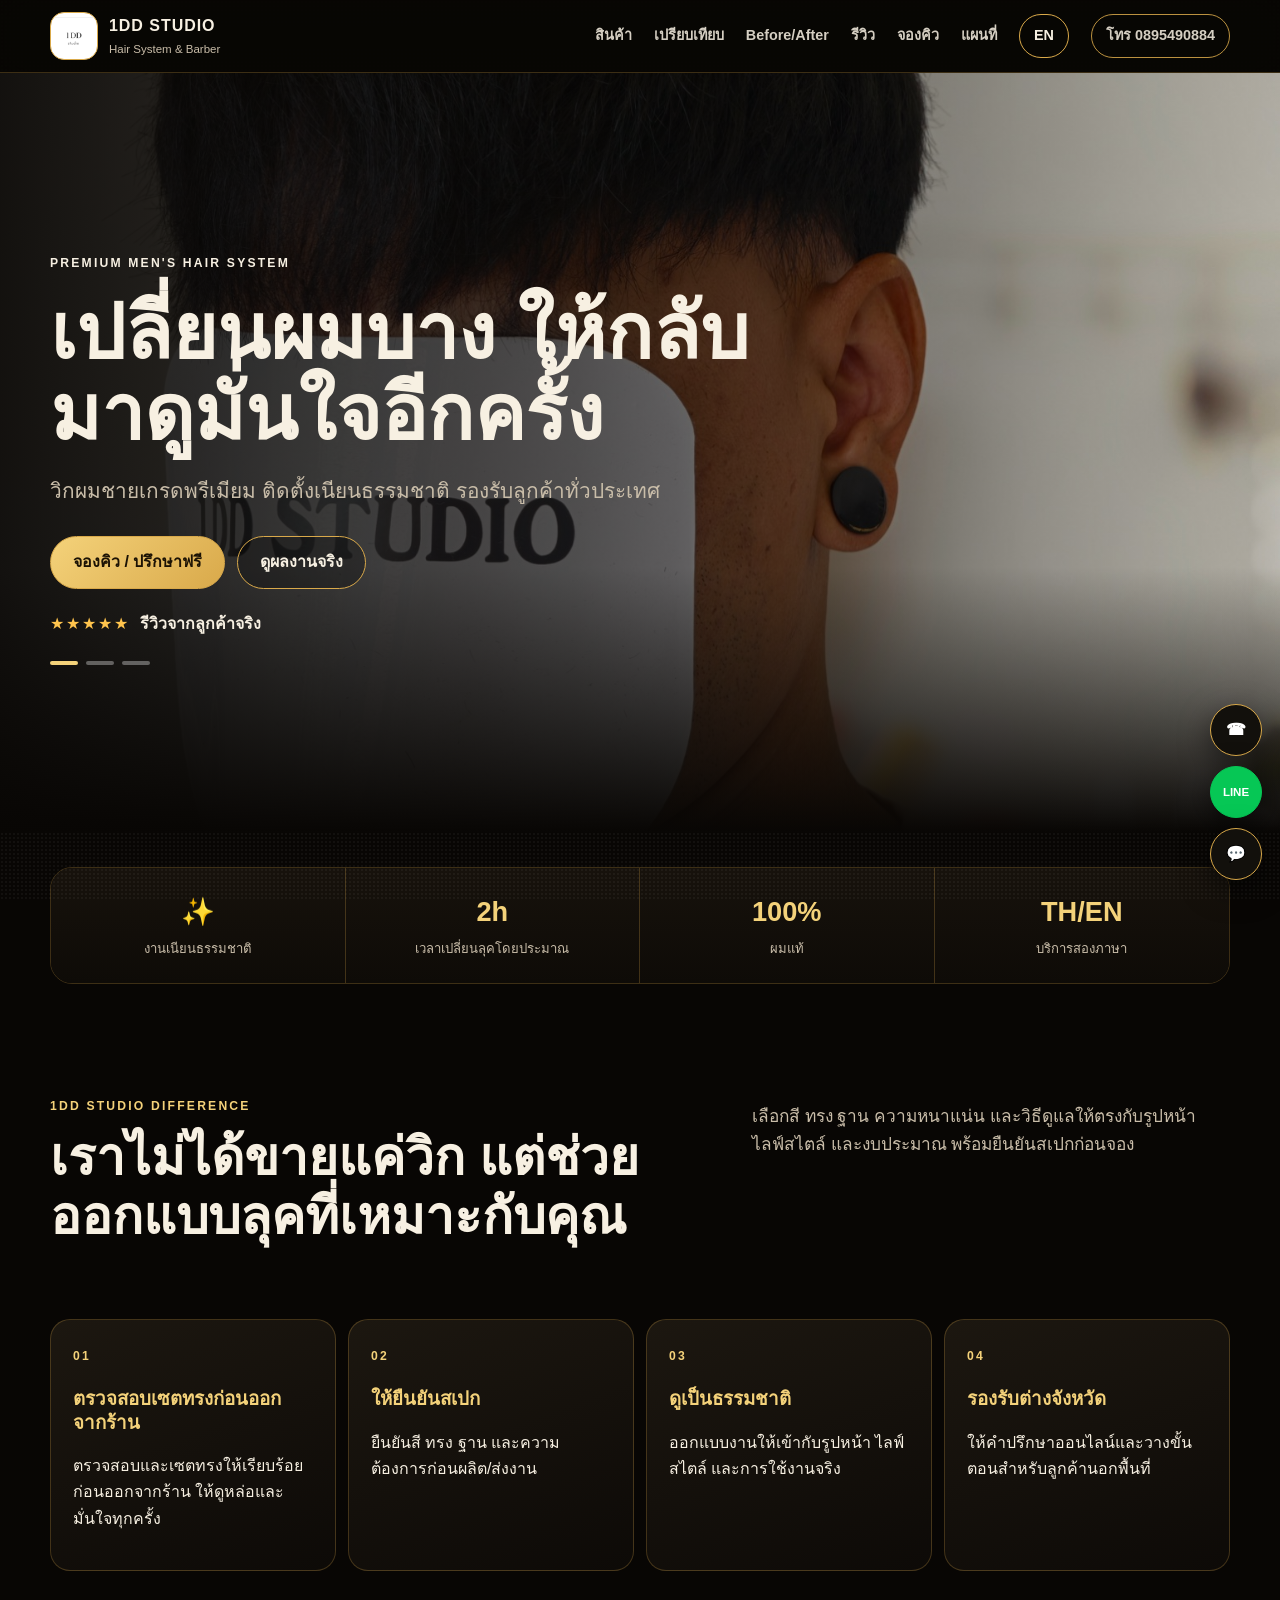
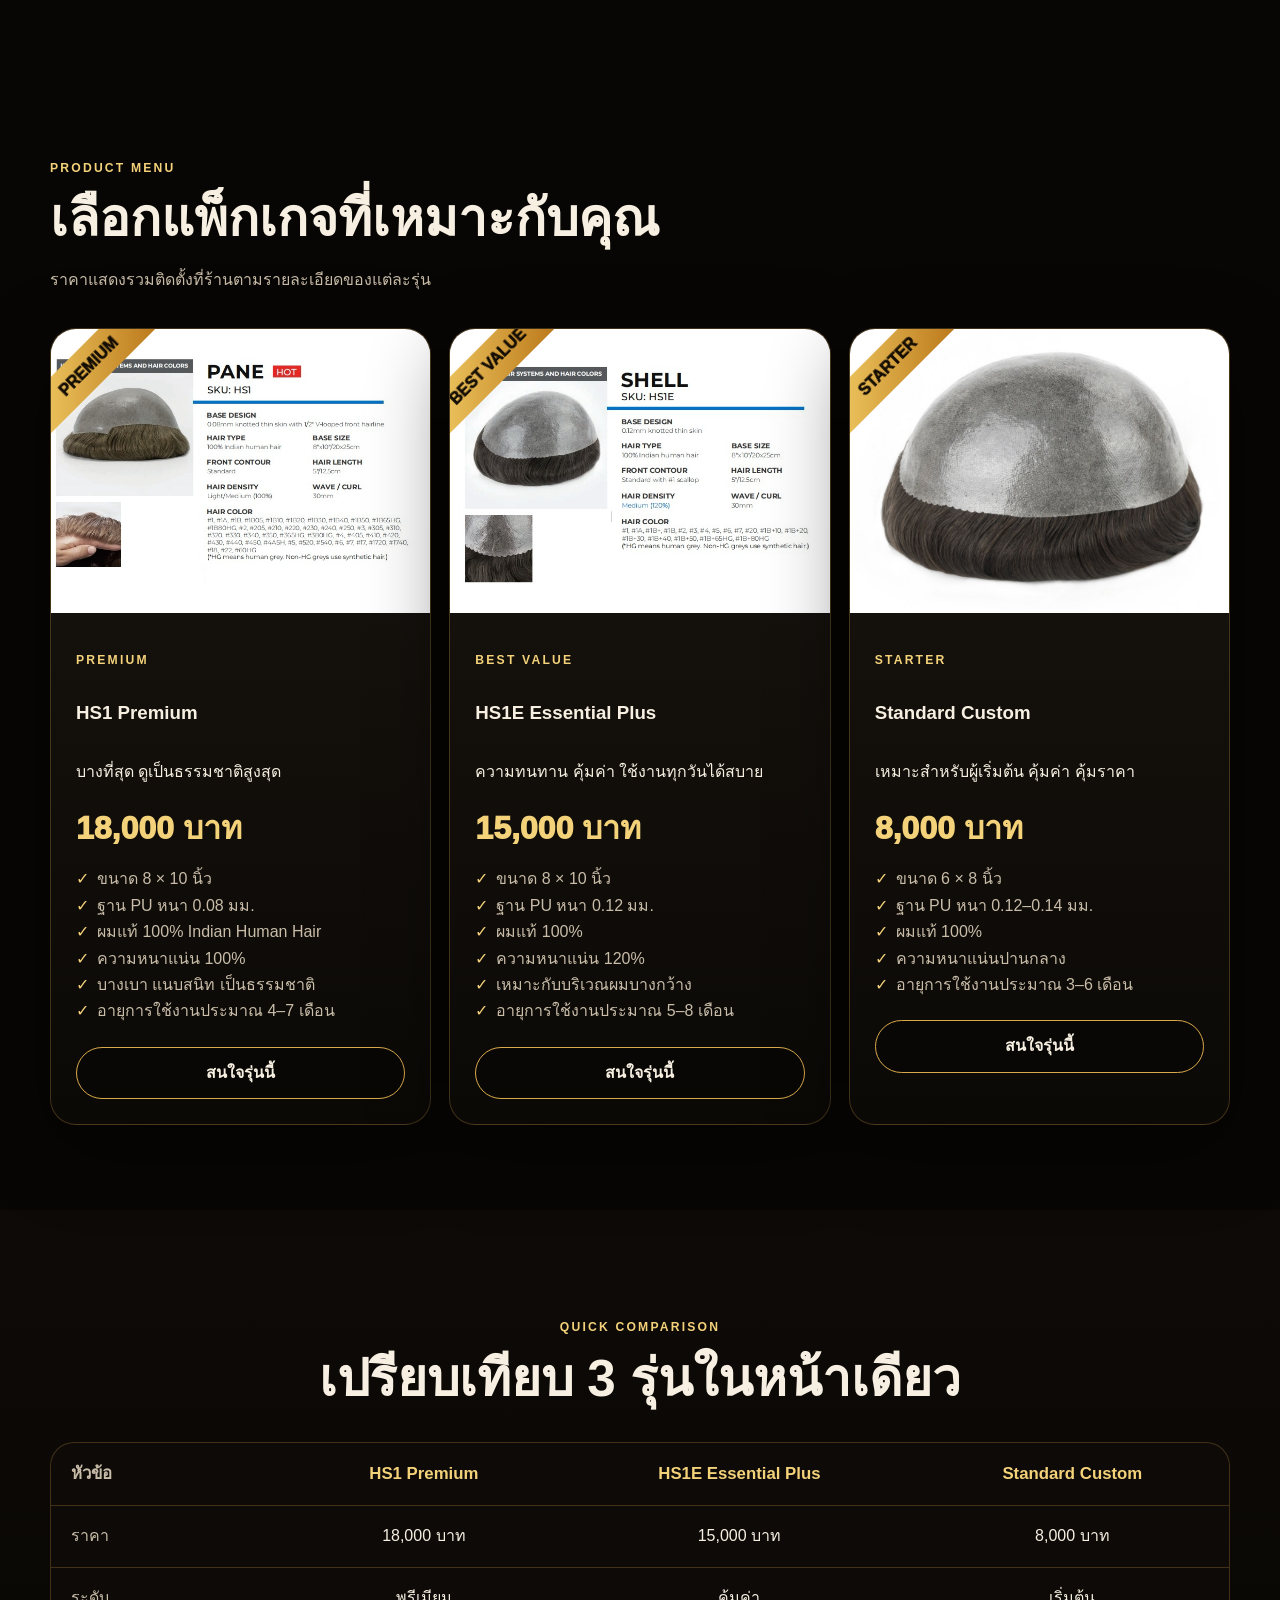
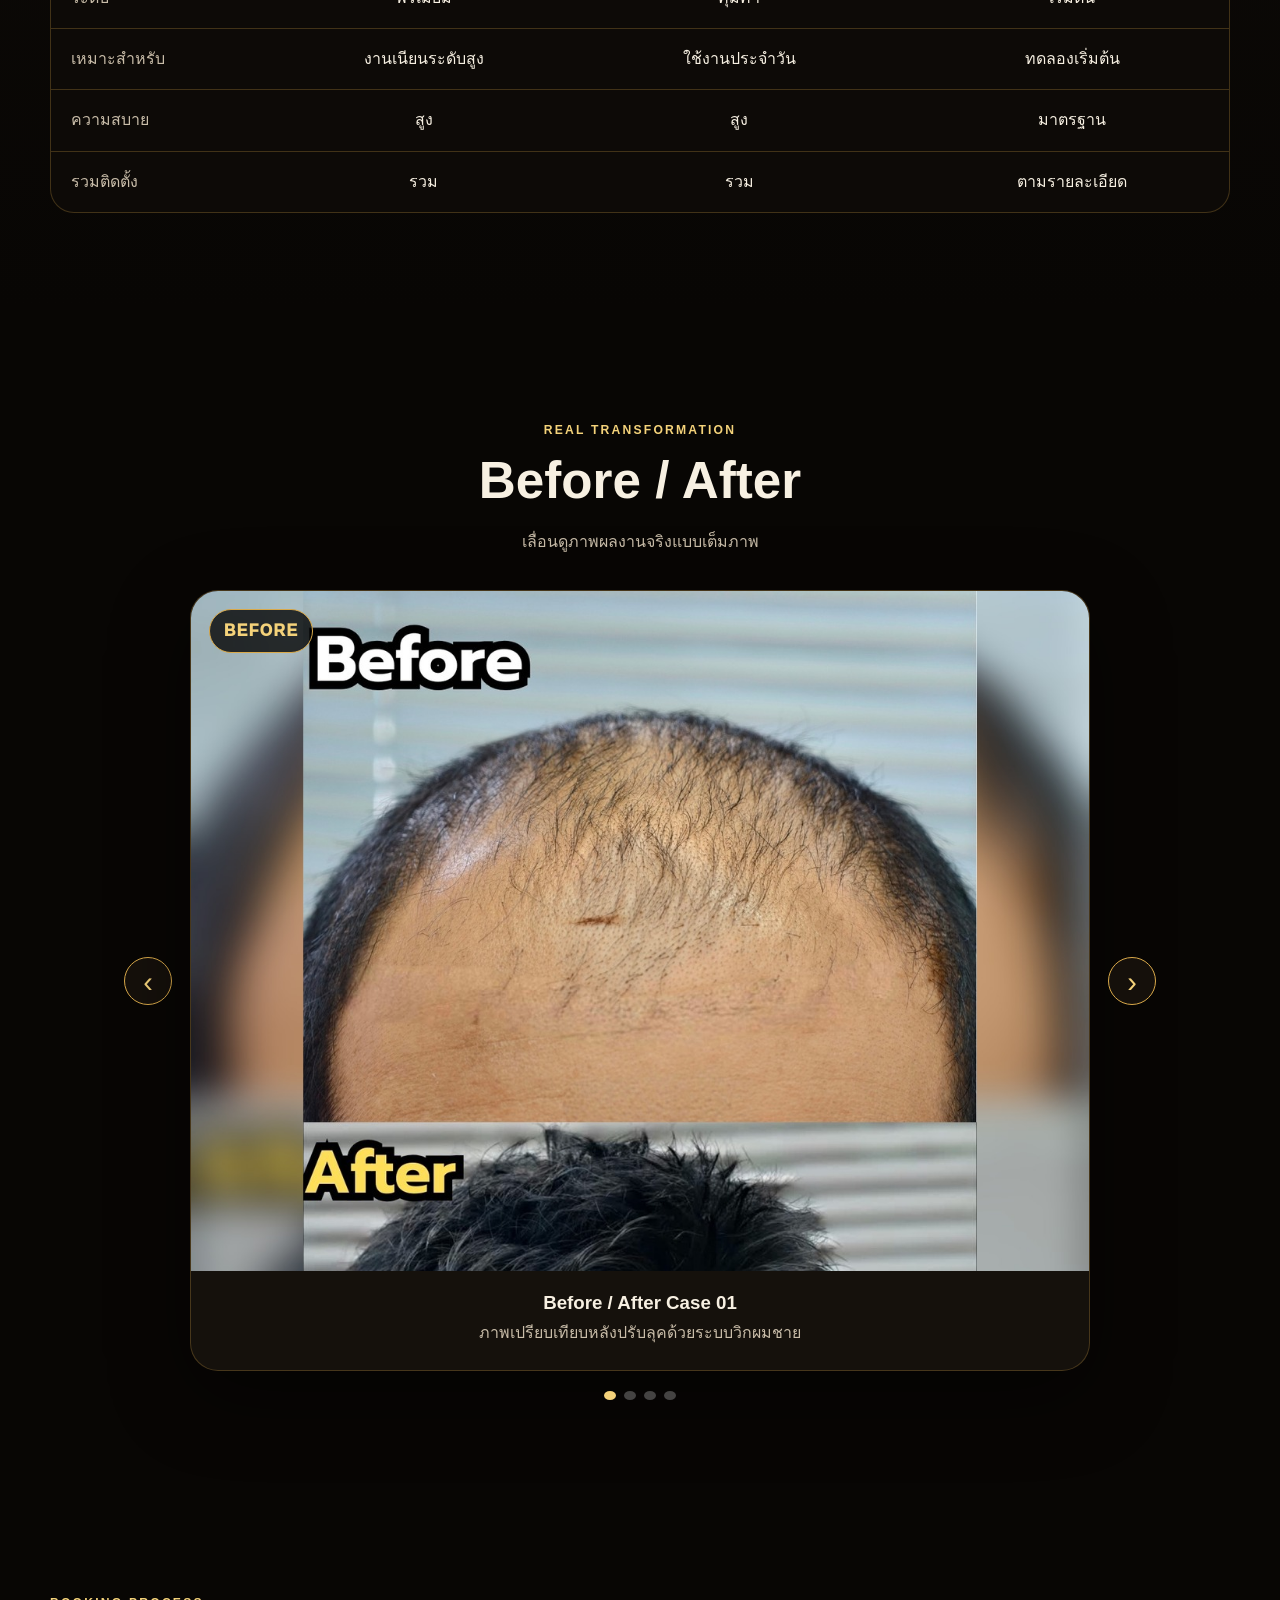
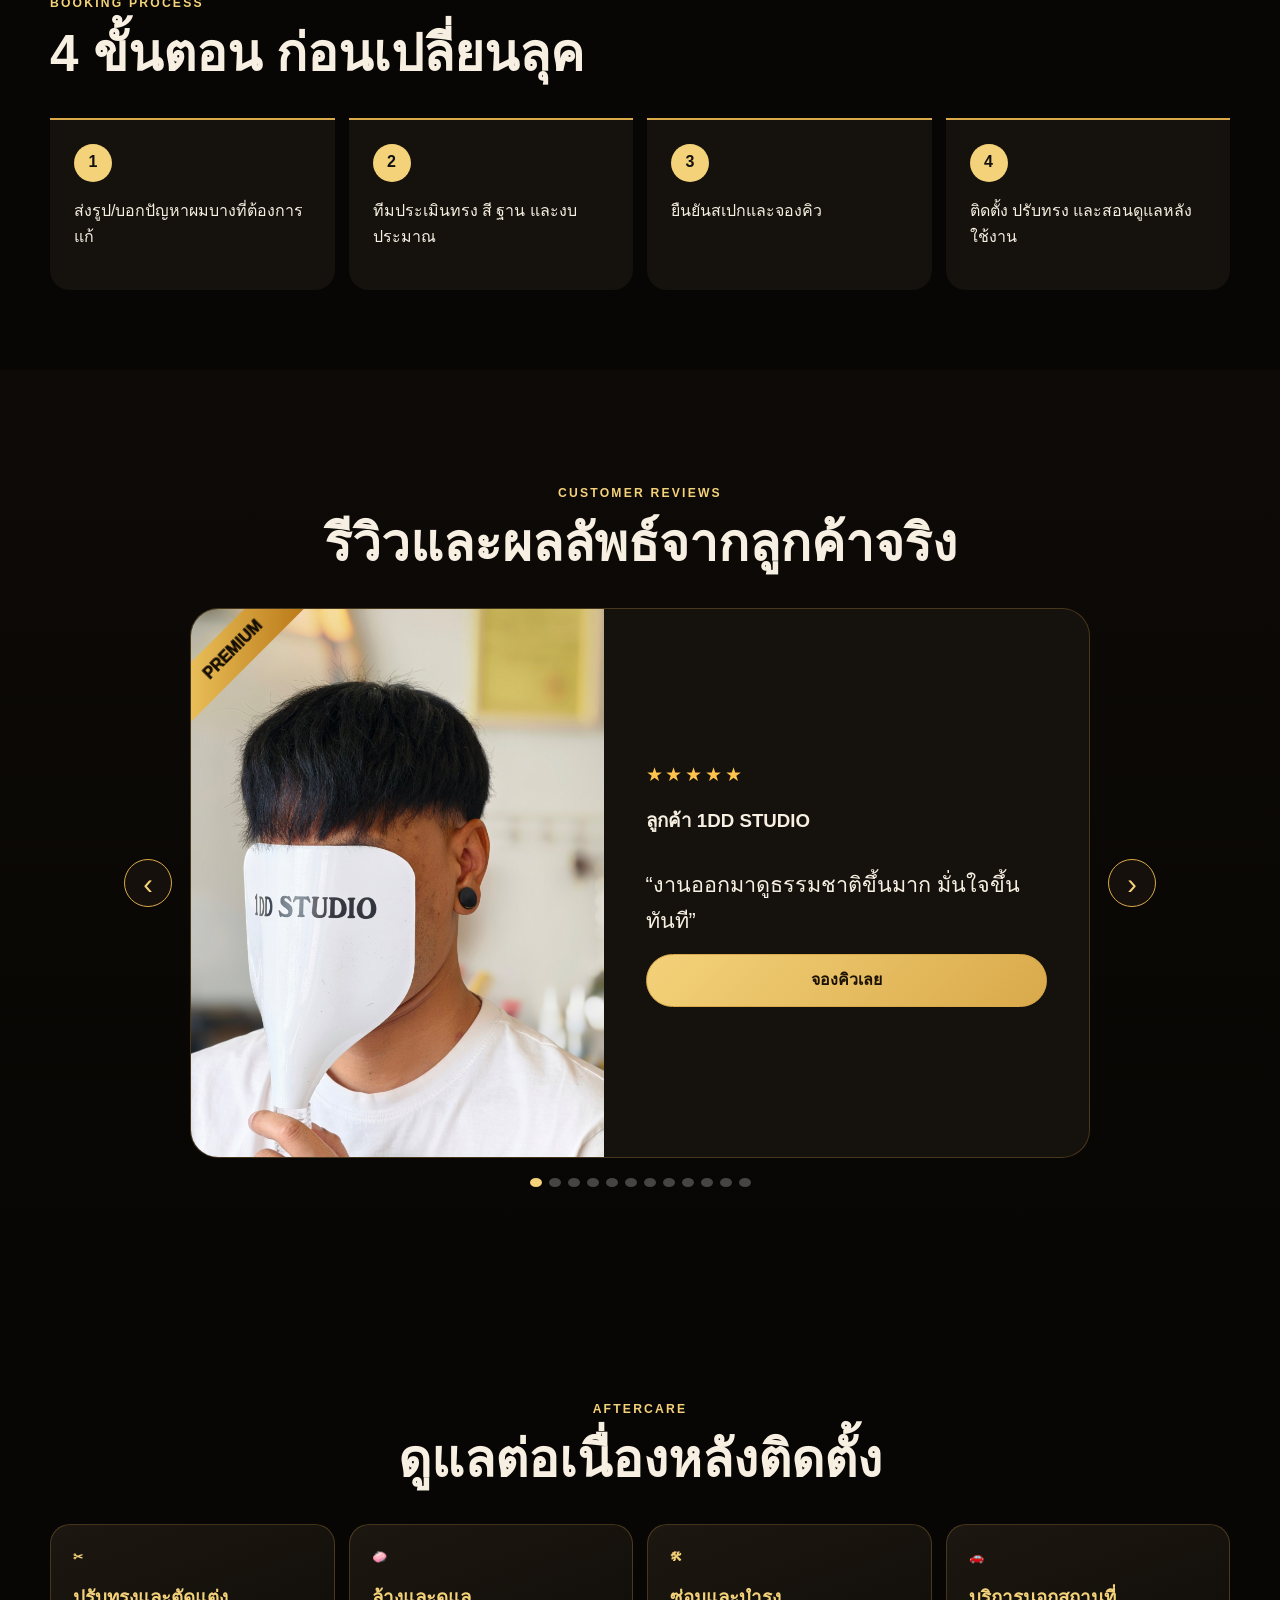
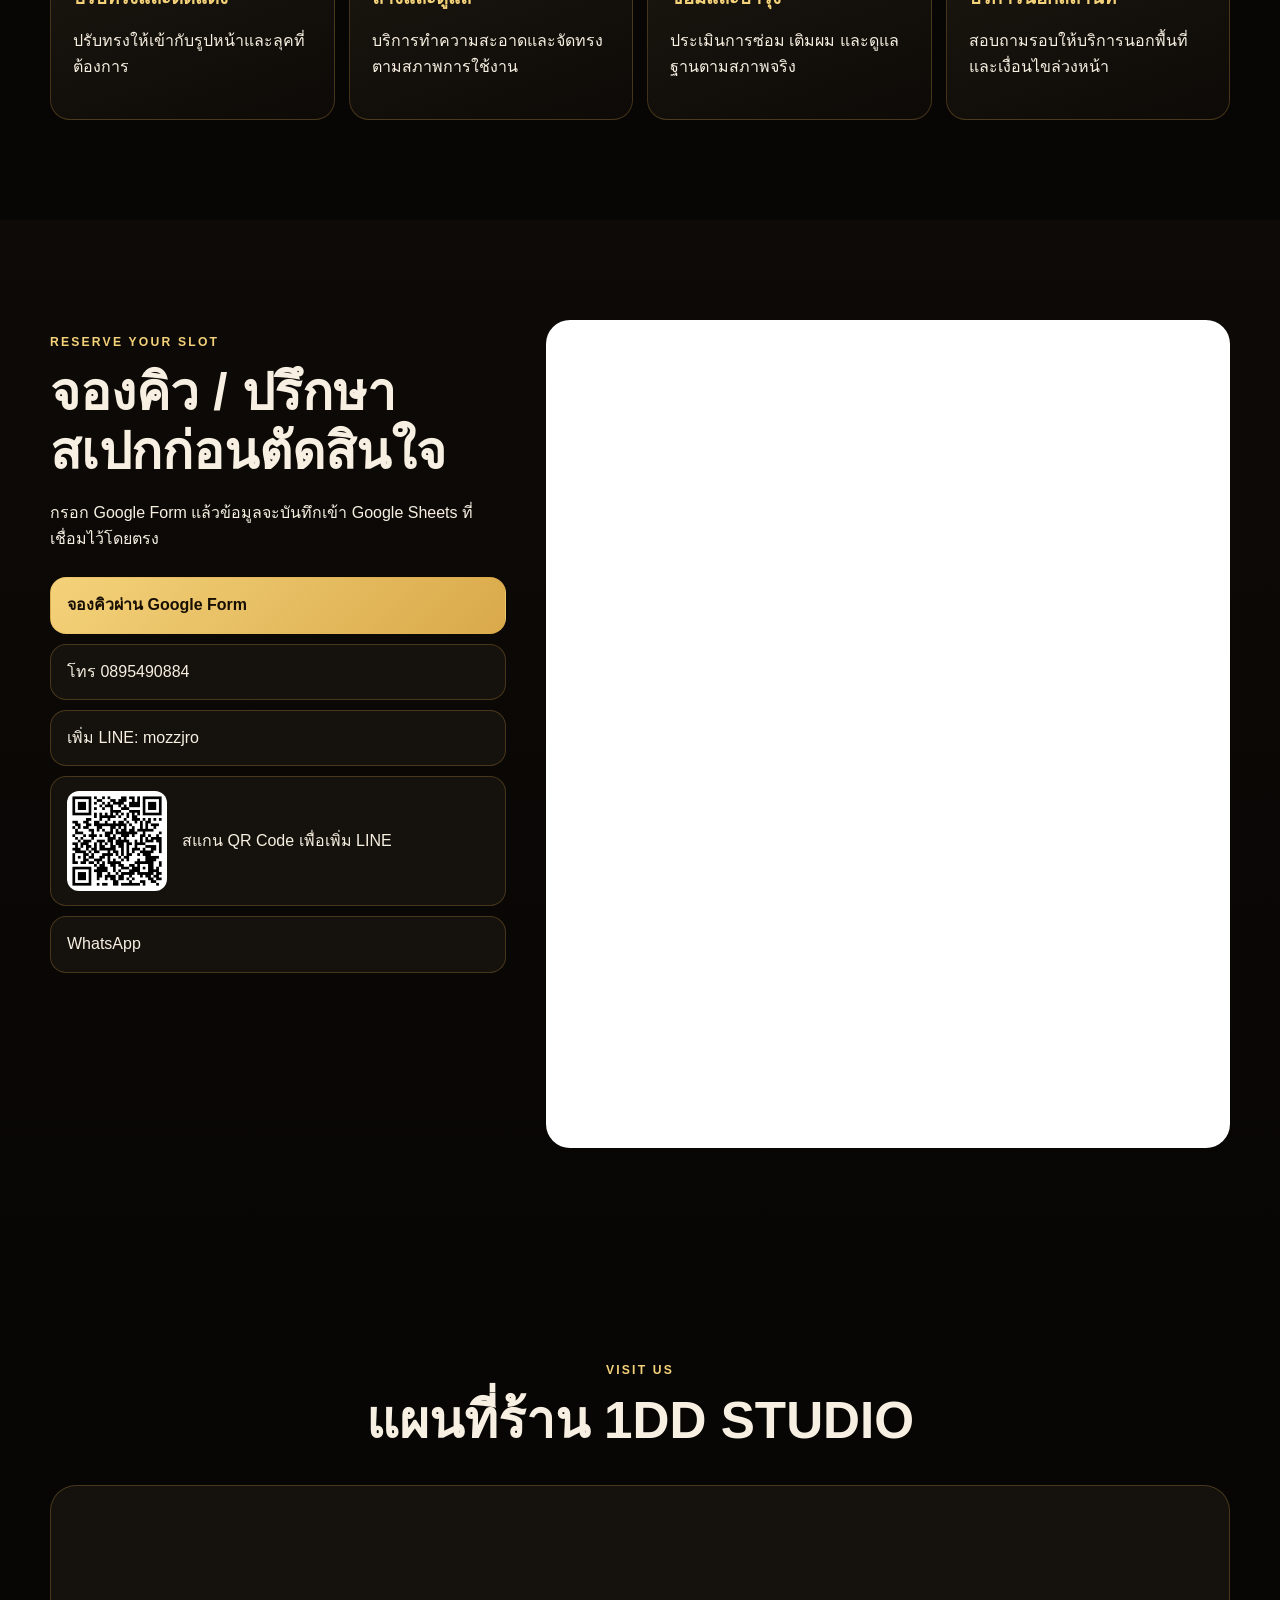
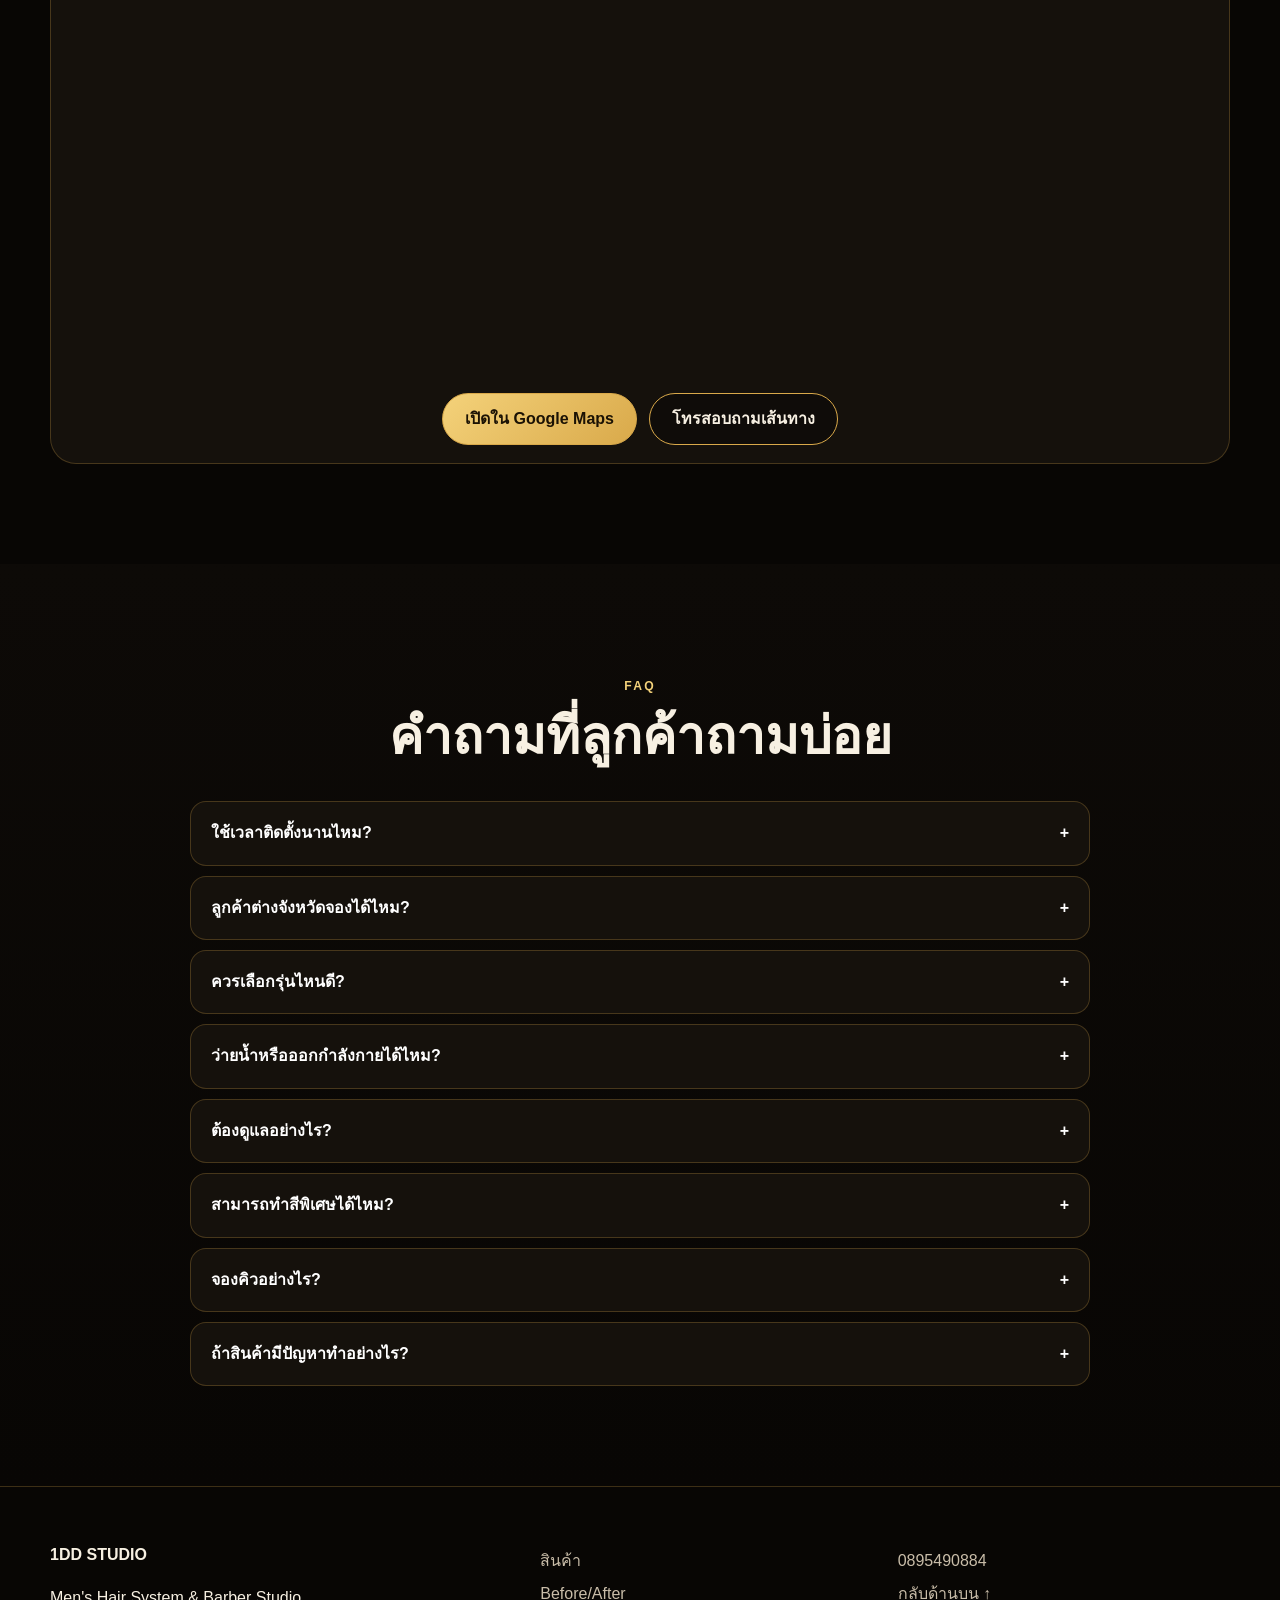
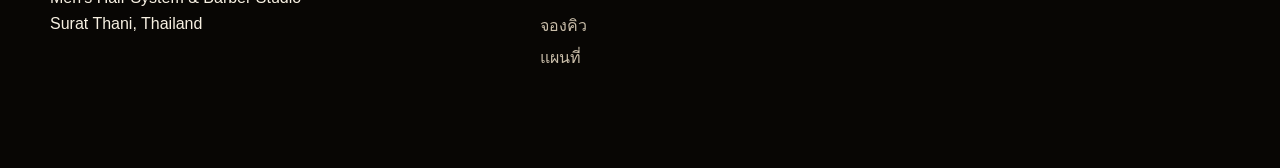
==== commit 0f41a8f0: "Add files via upload" ====
--- a/index.html
+++ b/index.html
@@ -96,16 +96,23 @@
         <div class="section-title center">
           <p class="eyebrow gold">REAL TRANSFORMATION</p>
           <h2>Before / After</h2>
-          <p data-th="ลากแถบตรงกลางเพื่อดูความแตกต่าง" data-en="Drag the center handle to compare">ลากแถบตรงกลางเพื่อดูความแตกต่าง</p>
+          <p data-th="เลื่อนดูภาพผลงานจริงแบบเต็มภาพ" data-en="Browse full-size real transformation photos">เลื่อนดูภาพผลงานจริงแบบเต็มภาพ</p>
         </div>
-        <div class="ba-compare" id="baCompare">
-          <img id="baAfter" src="ba-2.jpg" alt="After result" class="ba-base">
-          <div class="ba-before-layer" id="baBeforeLayer"><img id="baBefore" src="ba-1.jpg" alt="Before result"></div>
-          <input id="baRange" type="range" min="0" max="100" value="50" aria-label="เลื่อนเพื่อเปรียบเทียบ Before และ After">
-          <div class="ba-handle" id="baHandle" aria-hidden="true"><span>↔</span></div>
-          <span class="ba-label before">BEFORE</span><span class="ba-label after">AFTER</span>
+        <div class="ba-slider-shell">
+          <button class="circle-btn" id="baPrev" aria-label="ภาพก่อนหน้า">‹</button>
+          <article class="ba-slide-card">
+            <div class="ba-slide-media">
+              <img id="baSlideImage" src="ba-1.jpg" alt="Before / After result">
+              <span class="ba-slide-badge" id="baSlideBadge">BEFORE</span>
+            </div>
+            <div class="ba-slide-copy">
+              <h3 id="baTitle"></h3>
+              <p id="baText"></p>
+            </div>
+          </article>
+          <button class="circle-btn" id="baNext" aria-label="ภาพถัดไป">›</button>
         </div>
-        <div class="ba-meta"><button class="circle-btn" id="baPrev" aria-label="ก่อนหน้า">‹</button><div><h3 id="baTitle"></h3><p id="baText"></p></div><button class="circle-btn" id="baNext" aria-label="ถัดไป">›</button></div>
+        <div class="ba-dots" id="baDots" aria-label="เลือกภาพ Before / After"></div>
       </div>
     </section>
 
--- a/styles.css
+++ b/styles.css
@@ -1,3 +1,16 @@
 :root{--bg:#080604;--bg2:#12100c;--card:#18140f;--soft:#242018;--gold:#d9a94a;--gold2:#f4d27a;--text:#f7f0e2;--muted:#c9bda9;--line:rgba(217,169,74,.25);--shadow:0 24px 80px rgba(0,0,0,.48);--radius:26px;--max:1180px}*{box-sizing:border-box}html{scroll-behavior:smooth}body{margin:0;background:var(--bg);color:var(--text);font-family:Inter,Arial,'Noto Sans Thai',sans-serif;line-height:1.65;overflow-x:hidden}img{max-width:100%;display:block}a{color:inherit;text-decoration:none}button,input,select,textarea{font:inherit}.container{width:min(var(--max),calc(100% - 32px));margin:auto}.skip-link{position:absolute;left:-999px}.skip-link:focus{left:12px;top:12px;z-index:100;background:#fff;color:#000;padding:10px}.grain{position:fixed;inset:0;pointer-events:none;opacity:.045;z-index:0;background-image:radial-gradient(#fff 1px,transparent 1px);background-size:4px 4px}.section-dark{background:linear-gradient(180deg,#0d0a07,#080604)}.site-header{position:sticky;top:0;z-index:30;display:flex;align-items:center;justify-content:space-between;padding:12px max(18px,calc((100vw - var(--max))/2));background:rgba(8,6,4,.84);backdrop-filter:blur(18px);border-bottom:1px solid var(--line)}.brand{display:flex;gap:11px;align-items:center}.brand strong{display:block;letter-spacing:.06em}.brand small{display:block;color:var(--muted);font-size:.72rem}.brand-mark{display:grid;place-items:center;width:48px;height:48px;border:1px solid var(--gold);border-radius:14px;overflow:hidden;background:#fff;padding:4px}.brand-logo{width:100%;height:100%;object-fit:contain}.nav{display:flex;align-items:center;gap:22px;font-weight:700;font-size:.9rem}.nav a{opacity:.86}.nav a:hover{opacity:1;color:var(--gold2)}.nav-cta,.lang-toggle{border:1px solid var(--gold);border-radius:999px;padding:9px 14px!important;background:transparent;color:var(--text);cursor:pointer}.lang-toggle{min-width:44px}.nav-toggle{display:none;background:none;border:0;color:#fff;font-size:1.5rem}.hero{position:relative;min-height:760px;display:grid;align-items:center;overflow:hidden}.hero-bg{position:absolute;inset:0;background-size:cover;background-position:center;transition:opacity .45s}.hero-overlay{position:absolute;inset:0;background:linear-gradient(90deg,rgba(8,6,4,.94) 0%,rgba(8,6,4,.68) 45%,rgba(8,6,4,.18) 100%),linear-gradient(0deg,#080604 0%,transparent 35%)}.hero-content{position:relative;z-index:2;padding:110px 0 110px;max-width:760px;margin-left:max(16px,calc((100vw - var(--max))/2))}.eyebrow{letter-spacing:.18em;text-transform:uppercase;font-size:.76rem;font-weight:900}.gold{color:var(--gold2)}h1{font-size:clamp(2.5rem,6vw,5.6rem);line-height:1.05;margin:.25em 0;max-width:850px}h2{font-size:clamp(2rem,4vw,3.7rem);line-height:1.15;margin:.2em 0 .35em}h3{line-height:1.25}.lead{font-size:clamp(1rem,2vw,1.3rem);color:var(--muted);max-width:700px}.hero-actions{display:flex;gap:12px;flex-wrap:wrap;margin-top:28px}.btn{display:inline-flex;justify-content:center;align-items:center;min-height:48px;padding:12px 22px;border-radius:999px;border:1px solid var(--gold);font-weight:900;transition:.2s}.btn:hover{transform:translateY(-2px)}.btn-gold{background:linear-gradient(135deg,var(--gold2),var(--gold));color:#1b1204}.btn-outline{background:rgba(0,0,0,.28)}.hero-proof{margin-top:22px;display:flex;gap:10px;align-items:center}.hero-proof span{color:#ffc44d;letter-spacing:.12em}.hero-dots{display:flex;gap:8px;margin-top:24px}.hero-dots button{width:28px;height:4px;border:0;border-radius:4px;background:#ffffff55}.hero-dots button.active{background:var(--gold2)}.trust-bar{position:absolute;z-index:3;left:50%;bottom:26px;transform:translateX(-50%);display:grid;grid-template-columns:repeat(3,1fr);gap:10px;background:rgba(10,8,5,.78);backdrop-filter:blur(14px);border:1px solid var(--line);padding:15px;border-radius:24px}.trust-bar span{display:flex;align-items:center;justify-content:center;gap:9px;min-height:48px;border-right:1px solid var(--line)}.trust-bar span:nth-child(3n){border-right:0}.trust-bar b{font-size:1.2rem}.trust-bar em{font-style:normal;font-size:.9rem;font-weight:800;text-align:center}.stats{display:grid;grid-template-columns:repeat(4,1fr);margin-top:34px;border:1px solid var(--line);border-radius:22px;overflow:hidden}.stats div{padding:22px;text-align:center;border-right:1px solid var(--line);background:linear-gradient(180deg,#17120c,#0e0b07)}.stats div:last-child{border:0}.stats strong{display:block;color:var(--gold2);font-size:1.7rem}.stats span{font-size:.82rem;color:var(--muted)}.intro{display:grid;grid-template-columns:1.15fr .85fr;gap:55px;padding:100px 0 55px}.intro p:last-child{font-size:1.08rem;color:var(--muted)}.benefits{display:grid;grid-template-columns:repeat(4,1fr);gap:12px;padding-bottom:90px}.benefit-card,.service-card{border:1px solid var(--line);border-radius:20px;padding:22px;background:linear-gradient(160deg,#1c1710,#0d0a07)}.benefit-card h3,.service-card h3{color:var(--gold2)}.section-title{margin-bottom:34px}.section-title.center{text-align:center}.section-title>p:not(.eyebrow){color:var(--muted)}.products{padding:85px 0}.product-grid{display:grid;grid-template-columns:repeat(3,1fr);gap:18px}.product-card{position:relative;border:1px solid var(--line);border-radius:26px;overflow:hidden;background:linear-gradient(180deg,#1a1510,#0b0906);box-shadow:var(--shadow);display:flex;flex-direction:column}.product-media{position:relative;aspect-ratio:4/3;background:#fff;overflow:hidden}.product-media img{width:100%;height:100%;object-fit:contain}.product-card:nth-child(3) .product-media img{object-fit:cover}.product-badge{position:absolute;top:18px;left:-42px;transform:rotate(-45deg);width:160px;text-align:center;padding:7px;background:linear-gradient(135deg,#f7d46c,#ba7719);color:#140d03;font-weight:950;text-transform:uppercase;z-index:2}.product-body{padding:25px;display:flex;flex-direction:column;flex:1}.product-price{font-size:2rem;color:var(--gold2);font-weight:950}.product-features{margin:12px 0 22px;padding:0;list-style:none;color:var(--muted)}.product-features li:before{content:'✓';color:var(--gold2);margin-right:8px}.comparison{padding:95px 0}.comparison-wrap{overflow:auto;border:1px solid var(--line);border-radius:24px;background:#0d0a07}.comparison-table{width:100%;border-collapse:collapse;min-width:720px}.comparison-table th,.comparison-table td{padding:17px 20px;border-bottom:1px solid var(--line);text-align:center}.comparison-table th:first-child,.comparison-table td:first-child{text-align:left;color:var(--muted)}.comparison-table thead th{color:var(--gold2);font-size:1.05rem}.comparison-table tr:last-child td{border:0}.before-after{padding:100px 0}.ba-compare{position:relative;max-width:900px;margin:auto;aspect-ratio:16/10;border-radius:28px;overflow:hidden;border:1px solid var(--line);box-shadow:var(--shadow);background:#111}.ba-compare img{position:absolute;inset:0;width:100%;height:100%;object-fit:contain;background:#0b0906}.ba-before-layer{position:absolute;inset:0;width:50%;overflow:hidden}.ba-before-layer img{width:var(--ba-width,900px);max-width:none;object-fit:contain;object-position:center;background:#0b0906}.ba-compare input{position:absolute;inset:0;width:100%;height:100%;opacity:0;cursor:ew-resize;z-index:5}.ba-handle{position:absolute;top:0;bottom:0;left:50%;width:3px;background:#fff;z-index:4;transform:translateX(-50%)}.ba-handle span{position:absolute;top:50%;left:50%;transform:translate(-50%,-50%);display:grid;place-items:center;width:48px;height:48px;border-radius:50%;background:var(--gold2);color:#111;font-weight:900}.ba-label{position:absolute;top:18px;z-index:4;padding:7px 12px;border-radius:999px;background:#000a;font-weight:900}.ba-label.before{left:18px}.ba-label.after{right:18px}.ba-meta{max-width:900px;margin:20px auto 0;display:grid;grid-template-columns:auto 1fr auto;align-items:center;gap:20px;text-align:center}.circle-btn{width:48px;height:48px;border-radius:50%;border:1px solid var(--gold);background:#15100b;color:var(--gold2);font-size:1.8rem;cursor:pointer}.process{padding:80px 0}.steps{display:grid;grid-template-columns:repeat(4,1fr);gap:14px}.step{border-top:2px solid var(--gold);background:#15110c;border-radius:0 0 20px 20px;padding:24px}.step strong{display:grid;place-items:center;width:38px;height:38px;border-radius:50%;background:var(--gold2);color:#111}.reviews{padding:100px 0}.review-shell{display:grid;grid-template-columns:auto minmax(0,900px) auto;justify-content:center;align-items:center;gap:18px}.review-card{position:relative;display:grid;grid-template-columns:minmax(280px,.85fr) 1fr;min-height:480px;border:1px solid var(--line);border-radius:28px;overflow:hidden;background:#15110c}.review-card img{width:100%;height:100%;object-fit:cover}.review-copy{padding:42px;display:flex;flex-direction:column;justify-content:center}.review-copy .stars{color:#ffc44d;letter-spacing:.15em;font-size:1.2rem}.review-copy blockquote{font-size:1.35rem;margin:16px 0}.premium-ribbon{position:absolute;top:20px;left:-48px;width:180px;transform:rotate(-45deg);background:linear-gradient(135deg,#f7d46c,#b87514);color:#160e02;text-align:center;padding:8px;font-weight:950;z-index:4}.review-dots{display:flex;justify-content:center;gap:7px;margin-top:20px;flex-wrap:wrap}.review-dots button{width:9px;height:9px;border-radius:50%;border:0;background:#ffffff40}.review-dots button.active{background:var(--gold2)}.services{padding:100px 0}.service-grid{display:grid;grid-template-columns:repeat(4,1fr);gap:14px}.booking{padding:100px 0}.booking-grid{display:grid;grid-template-columns:.8fr 1.2fr;gap:40px;align-items:start}.contact-cards{display:grid;gap:10px;margin-top:25px}.contact-cards>a,.line-qr-card{border:1px solid var(--line);border-radius:16px;padding:14px 16px;background:#15110c}.gold-card{background:linear-gradient(135deg,var(--gold2),var(--gold))!important;color:#180f03;font-weight:900}.line-qr-card{display:flex;align-items:center;gap:15px}.line-qr-card img{width:100px;background:#fff;border-radius:12px}.google-form-embed{border-radius:24px;overflow:hidden;background:#fff;min-height:700px}.google-form-frame{width:100%;height:820px;border:0}.location{padding:100px 0}.map-card{border:1px solid var(--line);border-radius:26px;overflow:hidden;background:#15110c}.map-card iframe{width:100%;height:480px;border:0}.map-actions{display:flex;gap:12px;padding:18px;justify-content:center}.faq{padding:100px 0}.faq-list{max-width:900px;margin:auto;display:grid;gap:10px}.faq-item{border:1px solid var(--line);border-radius:16px;overflow:hidden;background:#15110c}.faq-item button{width:100%;display:flex;justify-content:space-between;gap:15px;padding:18px 20px;border:0;background:transparent;color:#fff;text-align:left;font-weight:900;cursor:pointer}.faq-answer{display:none;padding:0 20px 20px;color:var(--muted)}.faq-item.open .faq-answer{display:block}.footer{padding:55px 0 90px;border-top:1px solid var(--line)}.footer-grid{display:grid;grid-template-columns:1.4fr 1fr 1fr;gap:25px}.footer a{display:block;margin:6px 0;color:var(--muted)}.floating-actions{position:fixed;right:18px;bottom:20px;z-index:40;display:grid;gap:10px}.floating-actions a,.floating-actions button{width:52px;height:52px;border-radius:50%;display:grid;place-items:center;border:1px solid var(--gold);background:#12100c;color:#fff;font-weight:900;box-shadow:0 10px 30px #0008;cursor:pointer}.floating-actions a:nth-child(2){background:#06c755;border-color:#06c755;font-size:.72rem}.chat-panel{position:fixed;right:18px;bottom:90px;z-index:50;width:min(380px,calc(100vw - 36px));height:560px;background:#0d0a07;border:1px solid var(--line);border-radius:22px;box-shadow:var(--shadow);display:none;grid-template-rows:auto 1fr auto auto;overflow:hidden}.chat-panel.open{display:grid}.chat-panel header{display:flex;justify-content:space-between;align-items:center;padding:16px;border-bottom:1px solid var(--line)}.chat-panel header small{display:block;color:var(--muted)}.chat-panel header button{border:0;background:none;color:#fff;font-size:1.4rem}.chat-body{padding:16px;overflow:auto;display:flex;flex-direction:column;gap:10px}.bot-msg,.user-msg{max-width:85%;padding:11px 13px;border-radius:14px}.bot-msg{background:#211a11;align-self:flex-start}.user-msg{background:var(--gold);color:#1b1204;align-self:flex-end}.quick-questions{display:flex;gap:6px;padding:10px;overflow:auto}.quick-questions button{white-space:nowrap;border:1px solid var(--line);background:#17120d;color:#fff;border-radius:999px;padding:8px 10px}.chat-panel form{display:grid;grid-template-columns:1fr auto;padding:10px;border-top:1px solid var(--line)}.chat-panel input{background:#17120d;border:1px solid var(--line);color:#fff;border-radius:12px 0 0 12px;padding:12px}.chat-panel form button{border:0;background:var(--gold);font-weight:900;border-radius:0 12px 12px 0;padding:0 16px}.mobile-cta{display:none}
 @media(max-width:960px){.nav-toggle{display:block}.nav{position:absolute;left:16px;right:16px;top:78px;display:none;flex-direction:column;align-items:stretch;background:#0e0b07;border:1px solid var(--line);border-radius:18px;padding:16px}.nav.open{display:flex}.hero{min-height:850px}.hero-content{margin:auto;padding:90px 0 245px}.trust-bar{grid-template-columns:repeat(2,1fr);bottom:24px}.trust-bar span:nth-child(3n){border-right:1px solid var(--line)}.trust-bar span:nth-child(2n){border-right:0}.benefits,.service-grid{grid-template-columns:repeat(2,1fr)}.product-grid{grid-template-columns:1fr}.steps{grid-template-columns:repeat(2,1fr)}.review-card{grid-template-columns:1fr;min-height:0}.review-card img{height:500px}.booking-grid{grid-template-columns:1fr}.footer-grid{grid-template-columns:1fr 1fr}.intro{grid-template-columns:1fr;gap:15px}.stats{grid-template-columns:repeat(2,1fr)}.stats div:nth-child(2){border-right:0}.stats div:nth-child(-n+2){border-bottom:1px solid var(--line)}}
 @media(max-width:600px){body{padding-bottom:64px}.container{width:min(100% - 22px,var(--max))}.hero{min-height:900px}.hero-content{padding-top:70px}.hero-overlay{background:linear-gradient(180deg,rgba(8,6,4,.48),rgba(8,6,4,.94) 60%,#080604)}.trust-bar{grid-template-columns:1fr 1fr;padding:10px}.trust-bar span{font-size:.78rem;min-height:58px}.benefits,.service-grid,.steps{grid-template-columns:1fr}.review-shell{grid-template-columns:1fr}.review-shell>.circle-btn{position:absolute;z-index:5}.review-shell>#reviewPrev{left:18px}.review-shell>#reviewNext{right:18px}.review-card img{height:430px}.review-copy{padding:26px}.ba-compare{aspect-ratio:4/5}.ba-before-layer img{width:var(--ba-width,calc(100vw - 22px));height:100%;object-fit:contain}.map-actions{flex-direction:column}.footer-grid{grid-template-columns:1fr}.floating-actions{display:none}.mobile-cta{position:fixed;z-index:45;left:0;right:0;bottom:0;display:grid;grid-template-columns:repeat(3,1fr);background:#0a0806;border-top:1px solid var(--line);padding:8px env(safe-area-inset-right) calc(8px + env(safe-area-inset-bottom)) env(safe-area-inset-left)}.mobile-cta a{text-align:center;padding:9px;border-right:1px solid var(--line);font-weight:900}.mobile-cta a:last-child{border:0;color:var(--gold2)}.google-form-frame{height:880px}.line-qr-card{align-items:flex-start}.stats strong{font-size:1.35rem}}
+
+/* V6.2 Before/After full-image slider */
+.ba-slider-shell{display:grid;grid-template-columns:auto minmax(0,900px) auto;justify-content:center;align-items:center;gap:18px}
+.ba-slide-card{border:1px solid var(--line);border-radius:28px;overflow:hidden;background:#15110c;box-shadow:var(--shadow)}
+.ba-slide-media{position:relative;height:min(680px,72vw);min-height:480px;background:#0b0906;display:grid;place-items:center;overflow:hidden}
+.ba-slide-media img{width:100%;height:100%;object-fit:contain;object-position:center;background:#0b0906}
+.ba-slide-badge{position:absolute;top:18px;left:18px;padding:8px 14px;border-radius:999px;background:rgba(0,0,0,.78);border:1px solid var(--gold);color:var(--gold2);font-weight:950;letter-spacing:.08em}
+.ba-slide-badge.after{left:auto;right:18px;background:linear-gradient(135deg,var(--gold2),var(--gold));color:#160e02}
+.ba-slide-copy{text-align:center;padding:20px 24px 24px}
+.ba-slide-copy h3{margin:0 0 6px}.ba-slide-copy p{margin:0;color:var(--muted)}
+.ba-dots{display:flex;justify-content:center;gap:8px;margin-top:20px}
+.ba-dots button{width:9px;height:9px;border-radius:50%;border:0;background:#ffffff40;cursor:pointer}.ba-dots button.active{background:var(--gold2)}
+@media(max-width:600px){.ba-slider-shell{grid-template-columns:1fr;position:relative}.ba-slider-shell>.circle-btn{position:absolute;top:42%;z-index:6}.ba-slider-shell>#baPrev{left:8px}.ba-slider-shell>#baNext{right:8px}.ba-slide-media{height:min(640px,138vw);min-height:420px}.ba-slide-copy{padding:16px 18px 20px}}
--- a/styles.css
+++ b/styles.css
@@ -1,3 +1,16 @@
 :root{--bg:#080604;--bg2:#12100c;--card:#18140f;--soft:#242018;--gold:#d9a94a;--gold2:#f4d27a;--text:#f7f0e2;--muted:#c9bda9;--line:rgba(217,169,74,.25);--shadow:0 24px 80px rgba(0,0,0,.48);--radius:26px;--max:1180px}*{box-sizing:border-box}html{scroll-behavior:smooth}body{margin:0;background:var(--bg);color:var(--text);font-family:Inter,Arial,'Noto Sans Thai',sans-serif;line-height:1.65;overflow-x:hidden}img{max-width:100%;display:block}a{color:inherit;text-decoration:none}button,input,select,textarea{font:inherit}.container{width:min(var(--max),calc(100% - 32px));margin:auto}.skip-link{position:absolute;left:-999px}.skip-link:focus{left:12px;top:12px;z-index:100;background:#fff;color:#000;padding:10px}.grain{position:fixed;inset:0;pointer-events:none;opacity:.045;z-index:0;background-image:radial-gradient(#fff 1px,transparent 1px);background-size:4px 4px}.section-dark{background:linear-gradient(180deg,#0d0a07,#080604)}.site-header{position:sticky;top:0;z-index:30;display:flex;align-items:center;justify-content:space-between;padding:12px max(18px,calc((100vw - var(--max))/2));background:rgba(8,6,4,.84);backdrop-filter:blur(18px);border-bottom:1px solid var(--line)}.brand{display:flex;gap:11px;align-items:center}.brand strong{display:block;letter-spacing:.06em}.brand small{display:block;color:var(--muted);font-size:.72rem}.brand-mark{display:grid;place-items:center;width:48px;height:48px;border:1px solid var(--gold);border-radius:14px;overflow:hidden;background:#fff;padding:4px}.brand-logo{width:100%;height:100%;object-fit:contain}.nav{display:flex;align-items:center;gap:22px;font-weight:700;font-size:.9rem}.nav a{opacity:.86}.nav a:hover{opacity:1;color:var(--gold2)}.nav-cta,.lang-toggle{border:1px solid var(--gold);border-radius:999px;padding:9px 14px!important;background:transparent;color:var(--text);cursor:pointer}.lang-toggle{min-width:44px}.nav-toggle{display:none;background:none;border:0;color:#fff;font-size:1.5rem}.hero{position:relative;min-height:760px;display:grid;align-items:center;overflow:hidden}.hero-bg{position:absolute;inset:0;background-size:cover;background-position:center;transition:opacity .45s}.hero-overlay{position:absolute;inset:0;background:linear-gradient(90deg,rgba(8,6,4,.94) 0%,rgba(8,6,4,.68) 45%,rgba(8,6,4,.18) 100%),linear-gradient(0deg,#080604 0%,transparent 35%)}.hero-content{position:relative;z-index:2;padding:110px 0 110px;max-width:760px;margin-left:max(16px,calc((100vw - var(--max))/2))}.eyebrow{letter-spacing:.18em;text-transform:uppercase;font-size:.76rem;font-weight:900}.gold{color:var(--gold2)}h1{font-size:clamp(2.5rem,6vw,5.6rem);line-height:1.05;margin:.25em 0;max-width:850px}h2{font-size:clamp(2rem,4vw,3.7rem);line-height:1.15;margin:.2em 0 .35em}h3{line-height:1.25}.lead{font-size:clamp(1rem,2vw,1.3rem);color:var(--muted);max-width:700px}.hero-actions{display:flex;gap:12px;flex-wrap:wrap;margin-top:28px}.btn{display:inline-flex;justify-content:center;align-items:center;min-height:48px;padding:12px 22px;border-radius:999px;border:1px solid var(--gold);font-weight:900;transition:.2s}.btn:hover{transform:translateY(-2px)}.btn-gold{background:linear-gradient(135deg,var(--gold2),var(--gold));color:#1b1204}.btn-outline{background:rgba(0,0,0,.28)}.hero-proof{margin-top:22px;display:flex;gap:10px;align-items:center}.hero-proof span{color:#ffc44d;letter-spacing:.12em}.hero-dots{display:flex;gap:8px;margin-top:24px}.hero-dots button{width:28px;height:4px;border:0;border-radius:4px;background:#ffffff55}.hero-dots button.active{background:var(--gold2)}.trust-bar{position:absolute;z-index:3;left:50%;bottom:26px;transform:translateX(-50%);display:grid;grid-template-columns:repeat(3,1fr);gap:10px;background:rgba(10,8,5,.78);backdrop-filter:blur(14px);border:1px solid var(--line);padding:15px;border-radius:24px}.trust-bar span{display:flex;align-items:center;justify-content:center;gap:9px;min-height:48px;border-right:1px solid var(--line)}.trust-bar span:nth-child(3n){border-right:0}.trust-bar b{font-size:1.2rem}.trust-bar em{font-style:normal;font-size:.9rem;font-weight:800;text-align:center}.stats{display:grid;grid-template-columns:repeat(4,1fr);margin-top:34px;border:1px solid var(--line);border-radius:22px;overflow:hidden}.stats div{padding:22px;text-align:center;border-right:1px solid var(--line);background:linear-gradient(180deg,#17120c,#0e0b07)}.stats div:last-child{border:0}.stats strong{display:block;color:var(--gold2);font-size:1.7rem}.stats span{font-size:.82rem;color:var(--muted)}.intro{display:grid;grid-template-columns:1.15fr .85fr;gap:55px;padding:100px 0 55px}.intro p:last-child{font-size:1.08rem;color:var(--muted)}.benefits{display:grid;grid-template-columns:repeat(4,1fr);gap:12px;padding-bottom:90px}.benefit-card,.service-card{border:1px solid var(--line);border-radius:20px;padding:22px;background:linear-gradient(160deg,#1c1710,#0d0a07)}.benefit-card h3,.service-card h3{color:var(--gold2)}.section-title{margin-bottom:34px}.section-title.center{text-align:center}.section-title>p:not(.eyebrow){color:var(--muted)}.products{padding:85px 0}.product-grid{display:grid;grid-template-columns:repeat(3,1fr);gap:18px}.product-card{position:relative;border:1px solid var(--line);border-radius:26px;overflow:hidden;background:linear-gradient(180deg,#1a1510,#0b0906);box-shadow:var(--shadow);display:flex;flex-direction:column}.product-media{position:relative;aspect-ratio:4/3;background:#fff;overflow:hidden}.product-media img{width:100%;height:100%;object-fit:contain}.product-card:nth-child(3) .product-media img{object-fit:cover}.product-badge{position:absolute;top:18px;left:-42px;transform:rotate(-45deg);width:160px;text-align:center;padding:7px;background:linear-gradient(135deg,#f7d46c,#ba7719);color:#140d03;font-weight:950;text-transform:uppercase;z-index:2}.product-body{padding:25px;display:flex;flex-direction:column;flex:1}.product-price{font-size:2rem;color:var(--gold2);font-weight:950}.product-features{margin:12px 0 22px;padding:0;list-style:none;color:var(--muted)}.product-features li:before{content:'✓';color:var(--gold2);margin-right:8px}.comparison{padding:95px 0}.comparison-wrap{overflow:auto;border:1px solid var(--line);border-radius:24px;background:#0d0a07}.comparison-table{width:100%;border-collapse:collapse;min-width:720px}.comparison-table th,.comparison-table td{padding:17px 20px;border-bottom:1px solid var(--line);text-align:center}.comparison-table th:first-child,.comparison-table td:first-child{text-align:left;color:var(--muted)}.comparison-table thead th{color:var(--gold2);font-size:1.05rem}.comparison-table tr:last-child td{border:0}.before-after{padding:100px 0}.ba-compare{position:relative;max-width:900px;margin:auto;aspect-ratio:16/10;border-radius:28px;overflow:hidden;border:1px solid var(--line);box-shadow:var(--shadow);background:#111}.ba-compare img{position:absolute;inset:0;width:100%;height:100%;object-fit:contain;background:#0b0906}.ba-before-layer{position:absolute;inset:0;width:50%;overflow:hidden}.ba-before-layer img{width:var(--ba-width,900px);max-width:none;object-fit:contain;object-position:center;background:#0b0906}.ba-compare input{position:absolute;inset:0;width:100%;height:100%;opacity:0;cursor:ew-resize;z-index:5}.ba-handle{position:absolute;top:0;bottom:0;left:50%;width:3px;background:#fff;z-index:4;transform:translateX(-50%)}.ba-handle span{position:absolute;top:50%;left:50%;transform:translate(-50%,-50%);display:grid;place-items:center;width:48px;height:48px;border-radius:50%;background:var(--gold2);color:#111;font-weight:900}.ba-label{position:absolute;top:18px;z-index:4;padding:7px 12px;border-radius:999px;background:#000a;font-weight:900}.ba-label.before{left:18px}.ba-label.after{right:18px}.ba-meta{max-width:900px;margin:20px auto 0;display:grid;grid-template-columns:auto 1fr auto;align-items:center;gap:20px;text-align:center}.circle-btn{width:48px;height:48px;border-radius:50%;border:1px solid var(--gold);background:#15100b;color:var(--gold2);font-size:1.8rem;cursor:pointer}.process{padding:80px 0}.steps{display:grid;grid-template-columns:repeat(4,1fr);gap:14px}.step{border-top:2px solid var(--gold);background:#15110c;border-radius:0 0 20px 20px;padding:24px}.step strong{display:grid;place-items:center;width:38px;height:38px;border-radius:50%;background:var(--gold2);color:#111}.reviews{padding:100px 0}.review-shell{display:grid;grid-template-columns:auto minmax(0,900px) auto;justify-content:center;align-items:center;gap:18px}.review-card{position:relative;display:grid;grid-template-columns:minmax(280px,.85fr) 1fr;min-height:480px;border:1px solid var(--line);border-radius:28px;overflow:hidden;background:#15110c}.review-card img{width:100%;height:100%;object-fit:cover}.review-copy{padding:42px;display:flex;flex-direction:column;justify-content:center}.review-copy .stars{color:#ffc44d;letter-spacing:.15em;font-size:1.2rem}.review-copy blockquote{font-size:1.35rem;margin:16px 0}.premium-ribbon{position:absolute;top:20px;left:-48px;width:180px;transform:rotate(-45deg);background:linear-gradient(135deg,#f7d46c,#b87514);color:#160e02;text-align:center;padding:8px;font-weight:950;z-index:4}.review-dots{display:flex;justify-content:center;gap:7px;margin-top:20px;flex-wrap:wrap}.review-dots button{width:9px;height:9px;border-radius:50%;border:0;background:#ffffff40}.review-dots button.active{background:var(--gold2)}.services{padding:100px 0}.service-grid{display:grid;grid-template-columns:repeat(4,1fr);gap:14px}.booking{padding:100px 0}.booking-grid{display:grid;grid-template-columns:.8fr 1.2fr;gap:40px;align-items:start}.contact-cards{display:grid;gap:10px;margin-top:25px}.contact-cards>a,.line-qr-card{border:1px solid var(--line);border-radius:16px;padding:14px 16px;background:#15110c}.gold-card{background:linear-gradient(135deg,var(--gold2),var(--gold))!important;color:#180f03;font-weight:900}.line-qr-card{display:flex;align-items:center;gap:15px}.line-qr-card img{width:100px;background:#fff;border-radius:12px}.google-form-embed{border-radius:24px;overflow:hidden;background:#fff;min-height:700px}.google-form-frame{width:100%;height:820px;border:0}.location{padding:100px 0}.map-card{border:1px solid var(--line);border-radius:26px;overflow:hidden;background:#15110c}.map-card iframe{width:100%;height:480px;border:0}.map-actions{display:flex;gap:12px;padding:18px;justify-content:center}.faq{padding:100px 0}.faq-list{max-width:900px;margin:auto;display:grid;gap:10px}.faq-item{border:1px solid var(--line);border-radius:16px;overflow:hidden;background:#15110c}.faq-item button{width:100%;display:flex;justify-content:space-between;gap:15px;padding:18px 20px;border:0;background:transparent;color:#fff;text-align:left;font-weight:900;cursor:pointer}.faq-answer{display:none;padding:0 20px 20px;color:var(--muted)}.faq-item.open .faq-answer{display:block}.footer{padding:55px 0 90px;border-top:1px solid var(--line)}.footer-grid{display:grid;grid-template-columns:1.4fr 1fr 1fr;gap:25px}.footer a{display:block;margin:6px 0;color:var(--muted)}.floating-actions{position:fixed;right:18px;bottom:20px;z-index:40;display:grid;gap:10px}.floating-actions a,.floating-actions button{width:52px;height:52px;border-radius:50%;display:grid;place-items:center;border:1px solid var(--gold);background:#12100c;color:#fff;font-weight:900;box-shadow:0 10px 30px #0008;cursor:pointer}.floating-actions a:nth-child(2){background:#06c755;border-color:#06c755;font-size:.72rem}.chat-panel{position:fixed;right:18px;bottom:90px;z-index:50;width:min(380px,calc(100vw - 36px));height:560px;background:#0d0a07;border:1px solid var(--line);border-radius:22px;box-shadow:var(--shadow);display:none;grid-template-rows:auto 1fr auto auto;overflow:hidden}.chat-panel.open{display:grid}.chat-panel header{display:flex;justify-content:space-between;align-items:center;padding:16px;border-bottom:1px solid var(--line)}.chat-panel header small{display:block;color:var(--muted)}.chat-panel header button{border:0;background:none;color:#fff;font-size:1.4rem}.chat-body{padding:16px;overflow:auto;display:flex;flex-direction:column;gap:10px}.bot-msg,.user-msg{max-width:85%;padding:11px 13px;border-radius:14px}.bot-msg{background:#211a11;align-self:flex-start}.user-msg{background:var(--gold);color:#1b1204;align-self:flex-end}.quick-questions{display:flex;gap:6px;padding:10px;overflow:auto}.quick-questions button{white-space:nowrap;border:1px solid var(--line);background:#17120d;color:#fff;border-radius:999px;padding:8px 10px}.chat-panel form{display:grid;grid-template-columns:1fr auto;padding:10px;border-top:1px solid var(--line)}.chat-panel input{background:#17120d;border:1px solid var(--line);color:#fff;border-radius:12px 0 0 12px;padding:12px}.chat-panel form button{border:0;background:var(--gold);font-weight:900;border-radius:0 12px 12px 0;padding:0 16px}.mobile-cta{display:none}
 @media(max-width:960px){.nav-toggle{display:block}.nav{position:absolute;left:16px;right:16px;top:78px;display:none;flex-direction:column;align-items:stretch;background:#0e0b07;border:1px solid var(--line);border-radius:18px;padding:16px}.nav.open{display:flex}.hero{min-height:850px}.hero-content{margin:auto;padding:90px 0 245px}.trust-bar{grid-template-columns:repeat(2,1fr);bottom:24px}.trust-bar span:nth-child(3n){border-right:1px solid var(--line)}.trust-bar span:nth-child(2n){border-right:0}.benefits,.service-grid{grid-template-columns:repeat(2,1fr)}.product-grid{grid-template-columns:1fr}.steps{grid-template-columns:repeat(2,1fr)}.review-card{grid-template-columns:1fr;min-height:0}.review-card img{height:500px}.booking-grid{grid-template-columns:1fr}.footer-grid{grid-template-columns:1fr 1fr}.intro{grid-template-columns:1fr;gap:15px}.stats{grid-template-columns:repeat(2,1fr)}.stats div:nth-child(2){border-right:0}.stats div:nth-child(-n+2){border-bottom:1px solid var(--line)}}
 @media(max-width:600px){body{padding-bottom:64px}.container{width:min(100% - 22px,var(--max))}.hero{min-height:900px}.hero-content{padding-top:70px}.hero-overlay{background:linear-gradient(180deg,rgba(8,6,4,.48),rgba(8,6,4,.94) 60%,#080604)}.trust-bar{grid-template-columns:1fr 1fr;padding:10px}.trust-bar span{font-size:.78rem;min-height:58px}.benefits,.service-grid,.steps{grid-template-columns:1fr}.review-shell{grid-template-columns:1fr}.review-shell>.circle-btn{position:absolute;z-index:5}.review-shell>#reviewPrev{left:18px}.review-shell>#reviewNext{right:18px}.review-card img{height:430px}.review-copy{padding:26px}.ba-compare{aspect-ratio:4/5}.ba-before-layer img{width:var(--ba-width,calc(100vw - 22px));height:100%;object-fit:contain}.map-actions{flex-direction:column}.footer-grid{grid-template-columns:1fr}.floating-actions{display:none}.mobile-cta{position:fixed;z-index:45;left:0;right:0;bottom:0;display:grid;grid-template-columns:repeat(3,1fr);background:#0a0806;border-top:1px solid var(--line);padding:8px env(safe-area-inset-right) calc(8px + env(safe-area-inset-bottom)) env(safe-area-inset-left)}.mobile-cta a{text-align:center;padding:9px;border-right:1px solid var(--line);font-weight:900}.mobile-cta a:last-child{border:0;color:var(--gold2)}.google-form-frame{height:880px}.line-qr-card{align-items:flex-start}.stats strong{font-size:1.35rem}}
+
+/* V6.2 Before/After full-image slider */
+.ba-slider-shell{display:grid;grid-template-columns:auto minmax(0,900px) auto;justify-content:center;align-items:center;gap:18px}
+.ba-slide-card{border:1px solid var(--line);border-radius:28px;overflow:hidden;background:#15110c;box-shadow:var(--shadow)}
+.ba-slide-media{position:relative;height:min(680px,72vw);min-height:480px;background:#0b0906;display:grid;place-items:center;overflow:hidden}
+.ba-slide-media img{width:100%;height:100%;object-fit:contain;object-position:center;background:#0b0906}
+.ba-slide-badge{position:absolute;top:18px;left:18px;padding:8px 14px;border-radius:999px;background:rgba(0,0,0,.78);border:1px solid var(--gold);color:var(--gold2);font-weight:950;letter-spacing:.08em}
+.ba-slide-badge.after{left:auto;right:18px;background:linear-gradient(135deg,var(--gold2),var(--gold));color:#160e02}
+.ba-slide-copy{text-align:center;padding:20px 24px 24px}
+.ba-slide-copy h3{margin:0 0 6px}.ba-slide-copy p{margin:0;color:var(--muted)}
+.ba-dots{display:flex;justify-content:center;gap:8px;margin-top:20px}
+.ba-dots button{width:9px;height:9px;border-radius:50%;border:0;background:#ffffff40;cursor:pointer}.ba-dots button.active{background:var(--gold2)}
+@media(max-width:600px){.ba-slider-shell{grid-template-columns:1fr;position:relative}.ba-slider-shell>.circle-btn{position:absolute;top:42%;z-index:6}.ba-slider-shell>#baPrev{left:8px}.ba-slider-shell>#baNext{right:8px}.ba-slide-media{height:min(640px,138vw);min-height:420px}.ba-slide-copy{padding:16px 18px 20px}}
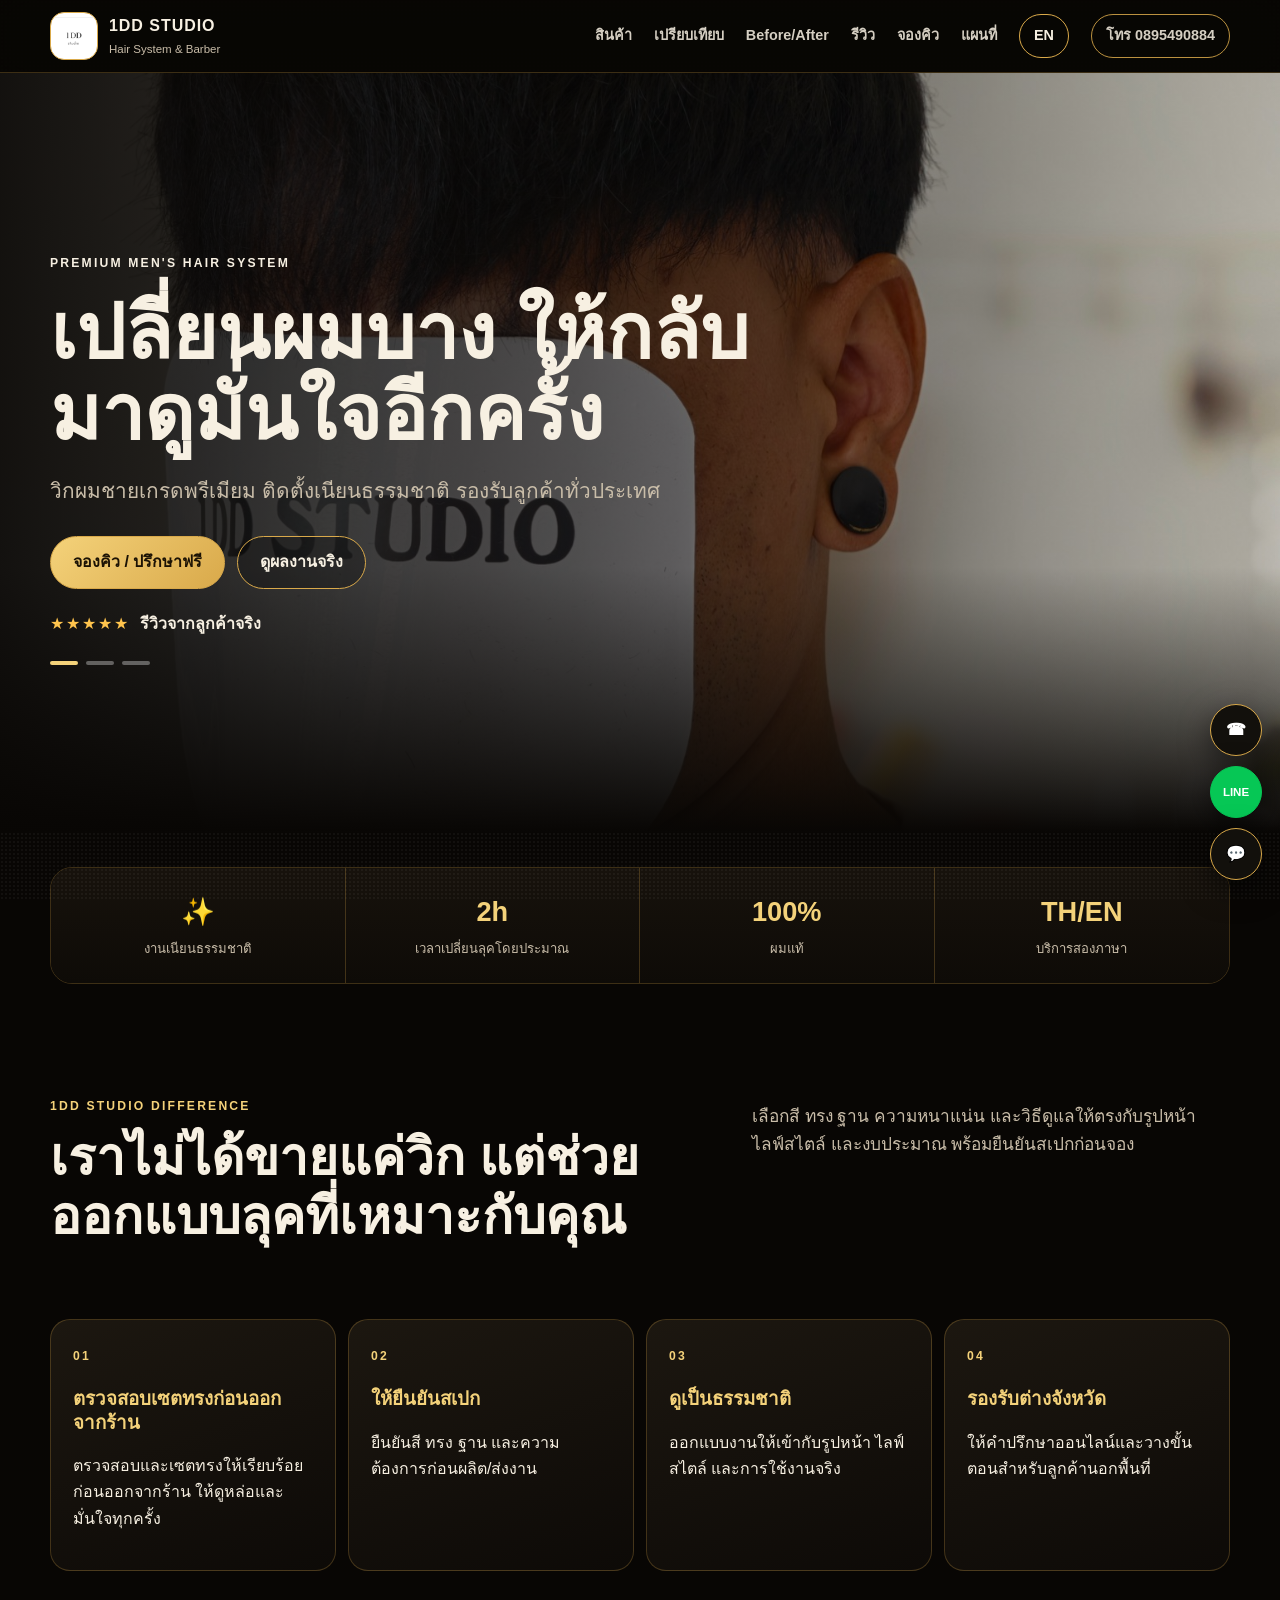
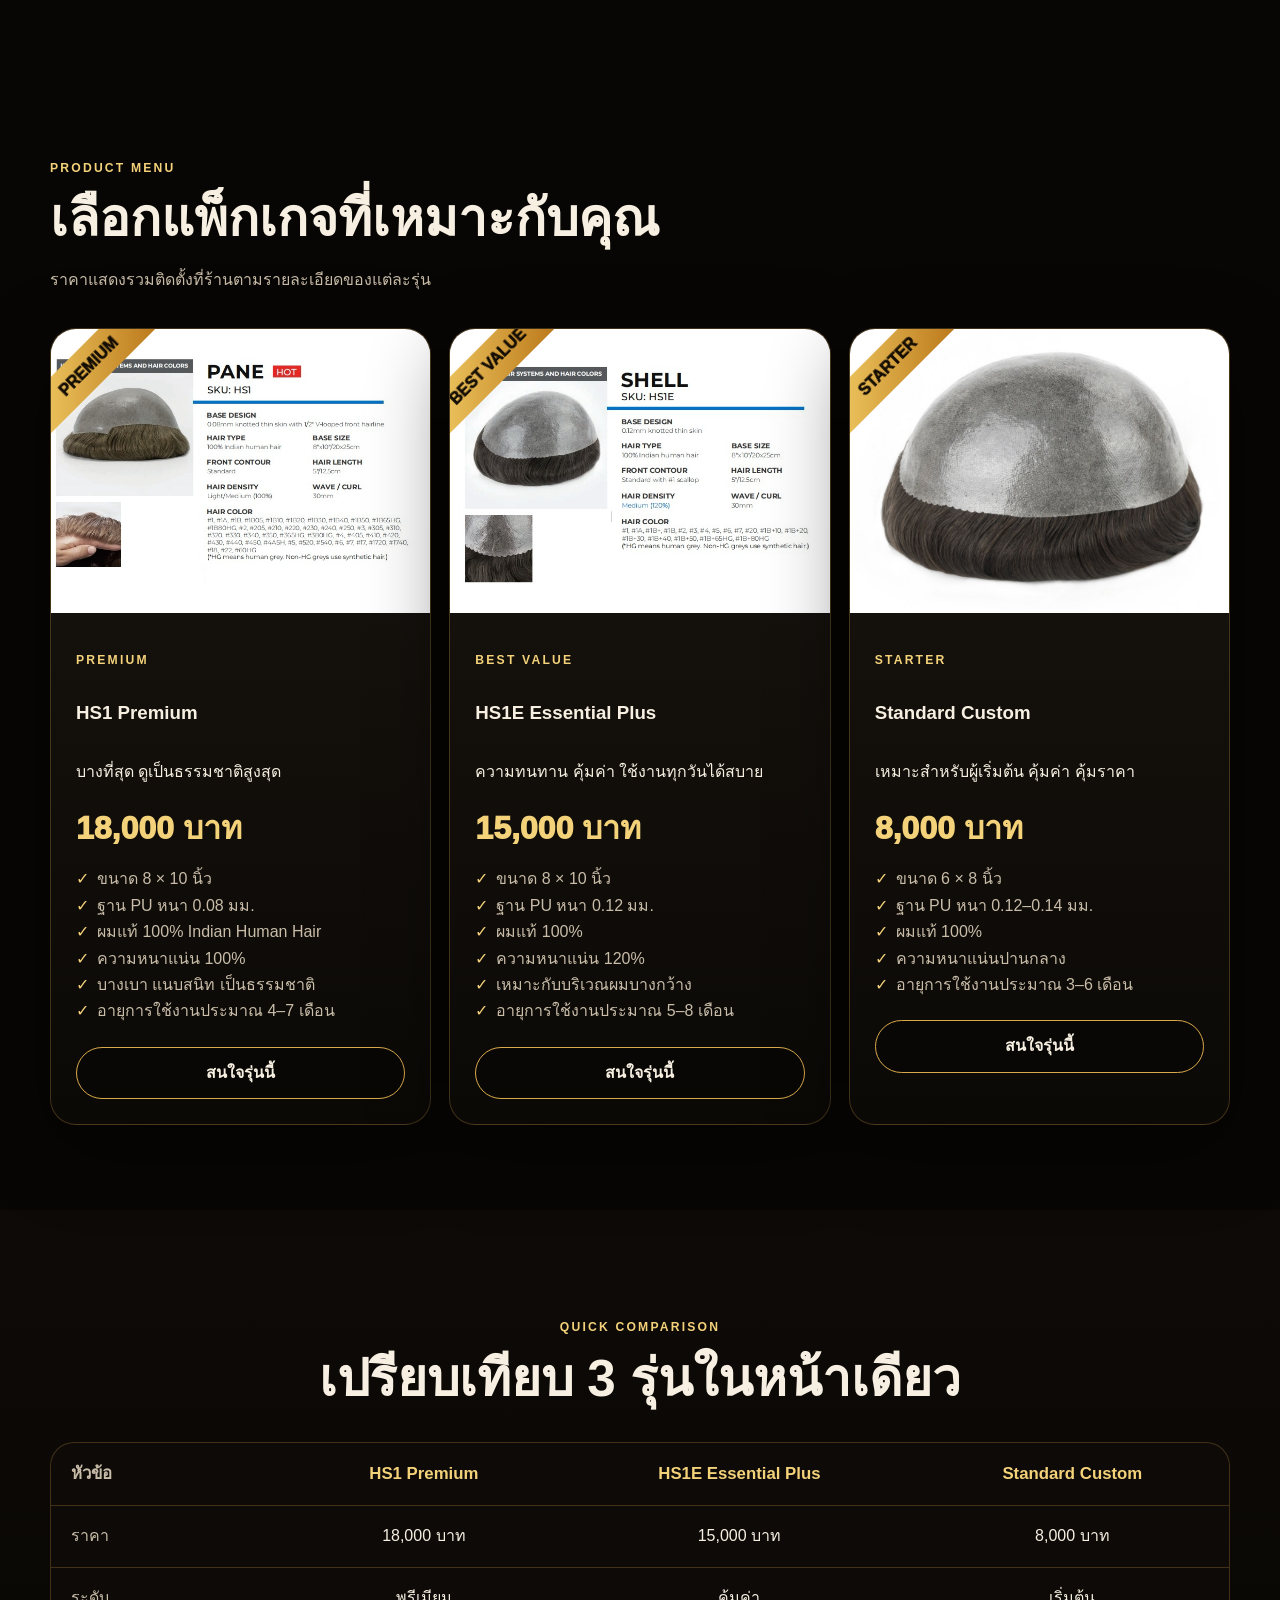
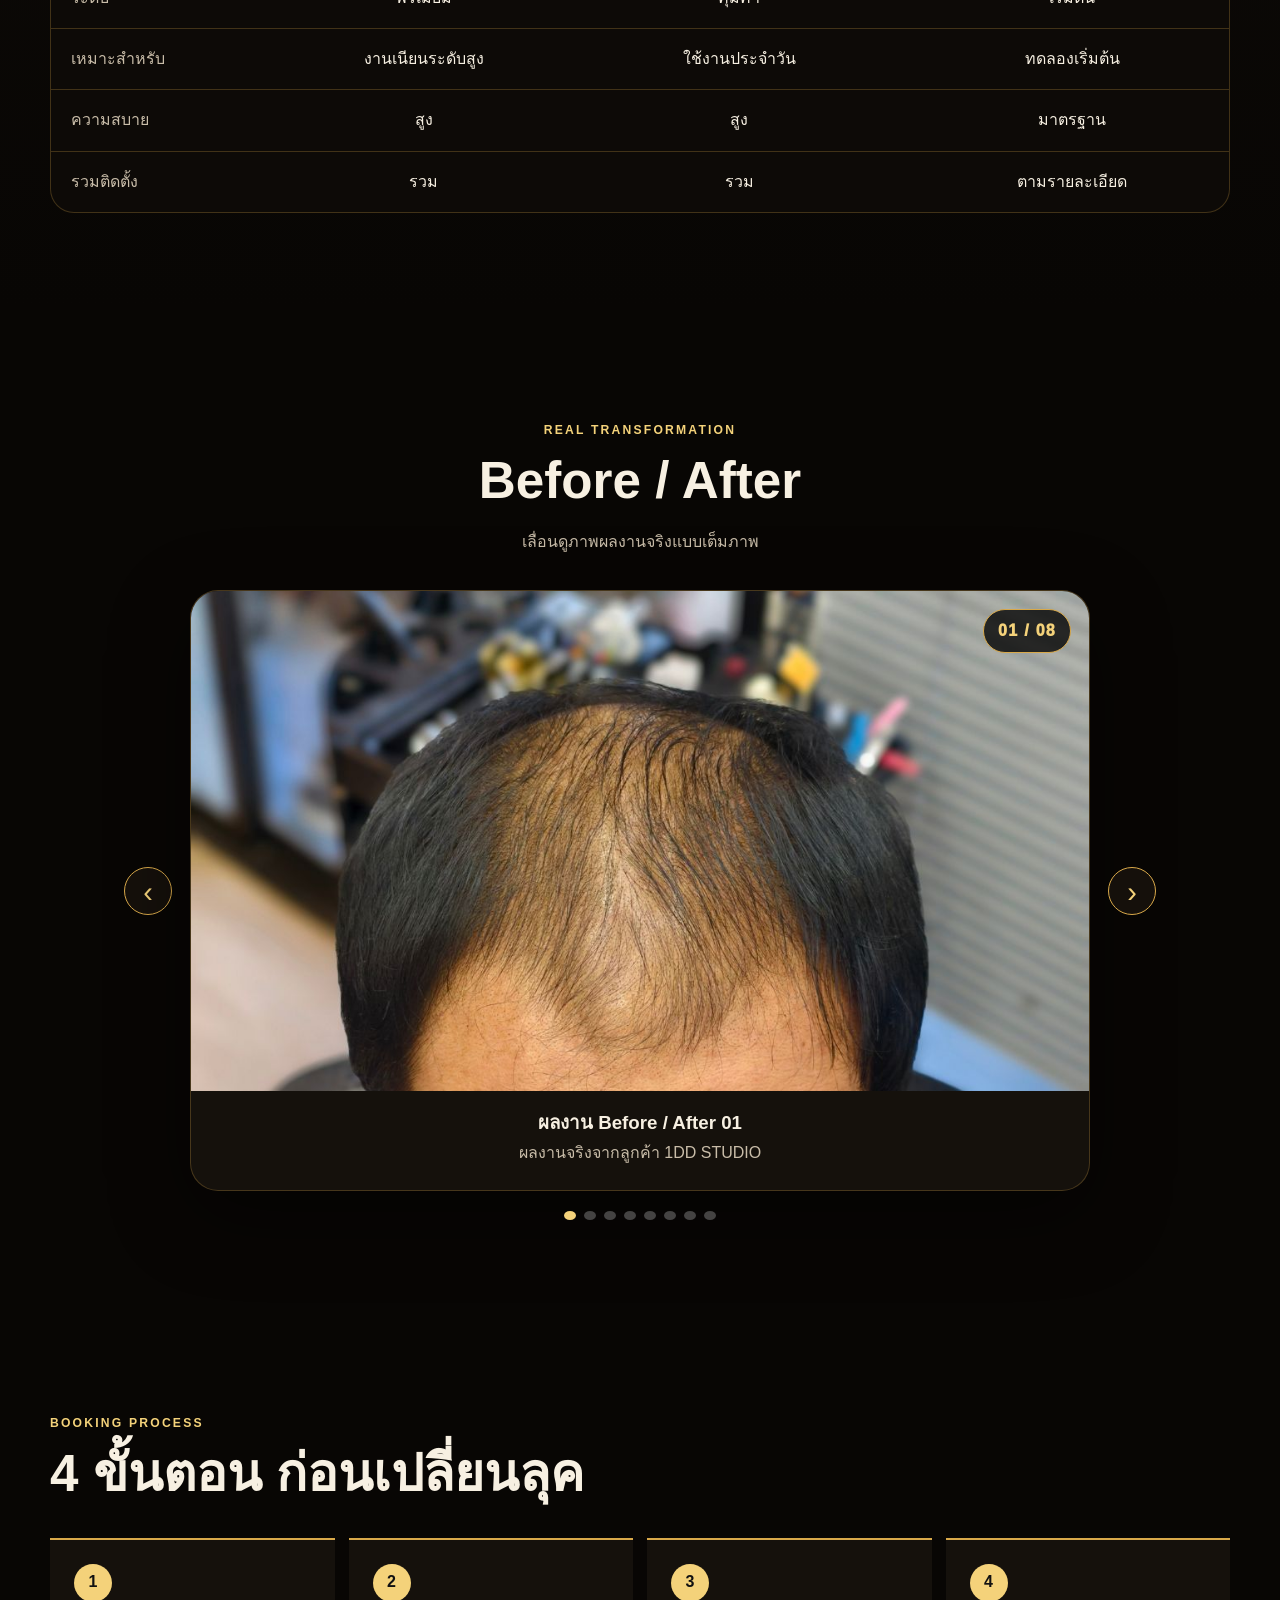
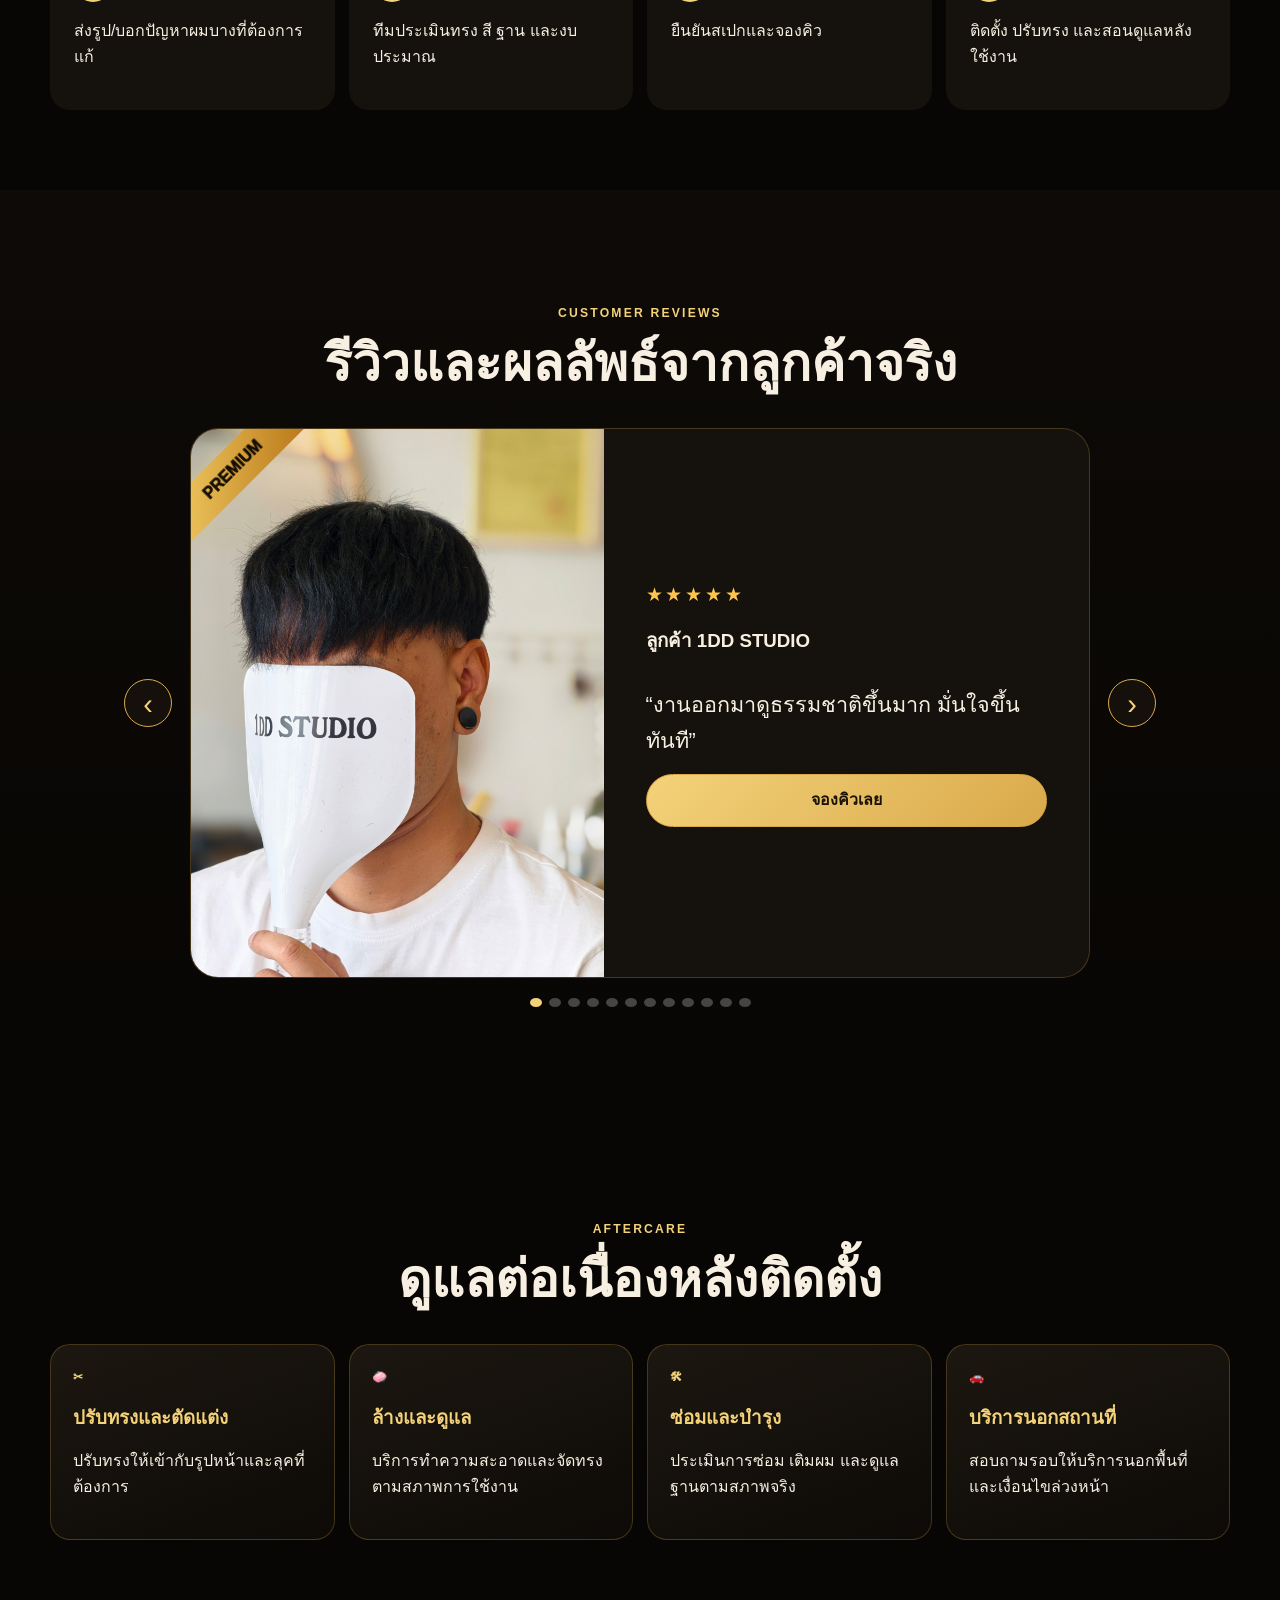
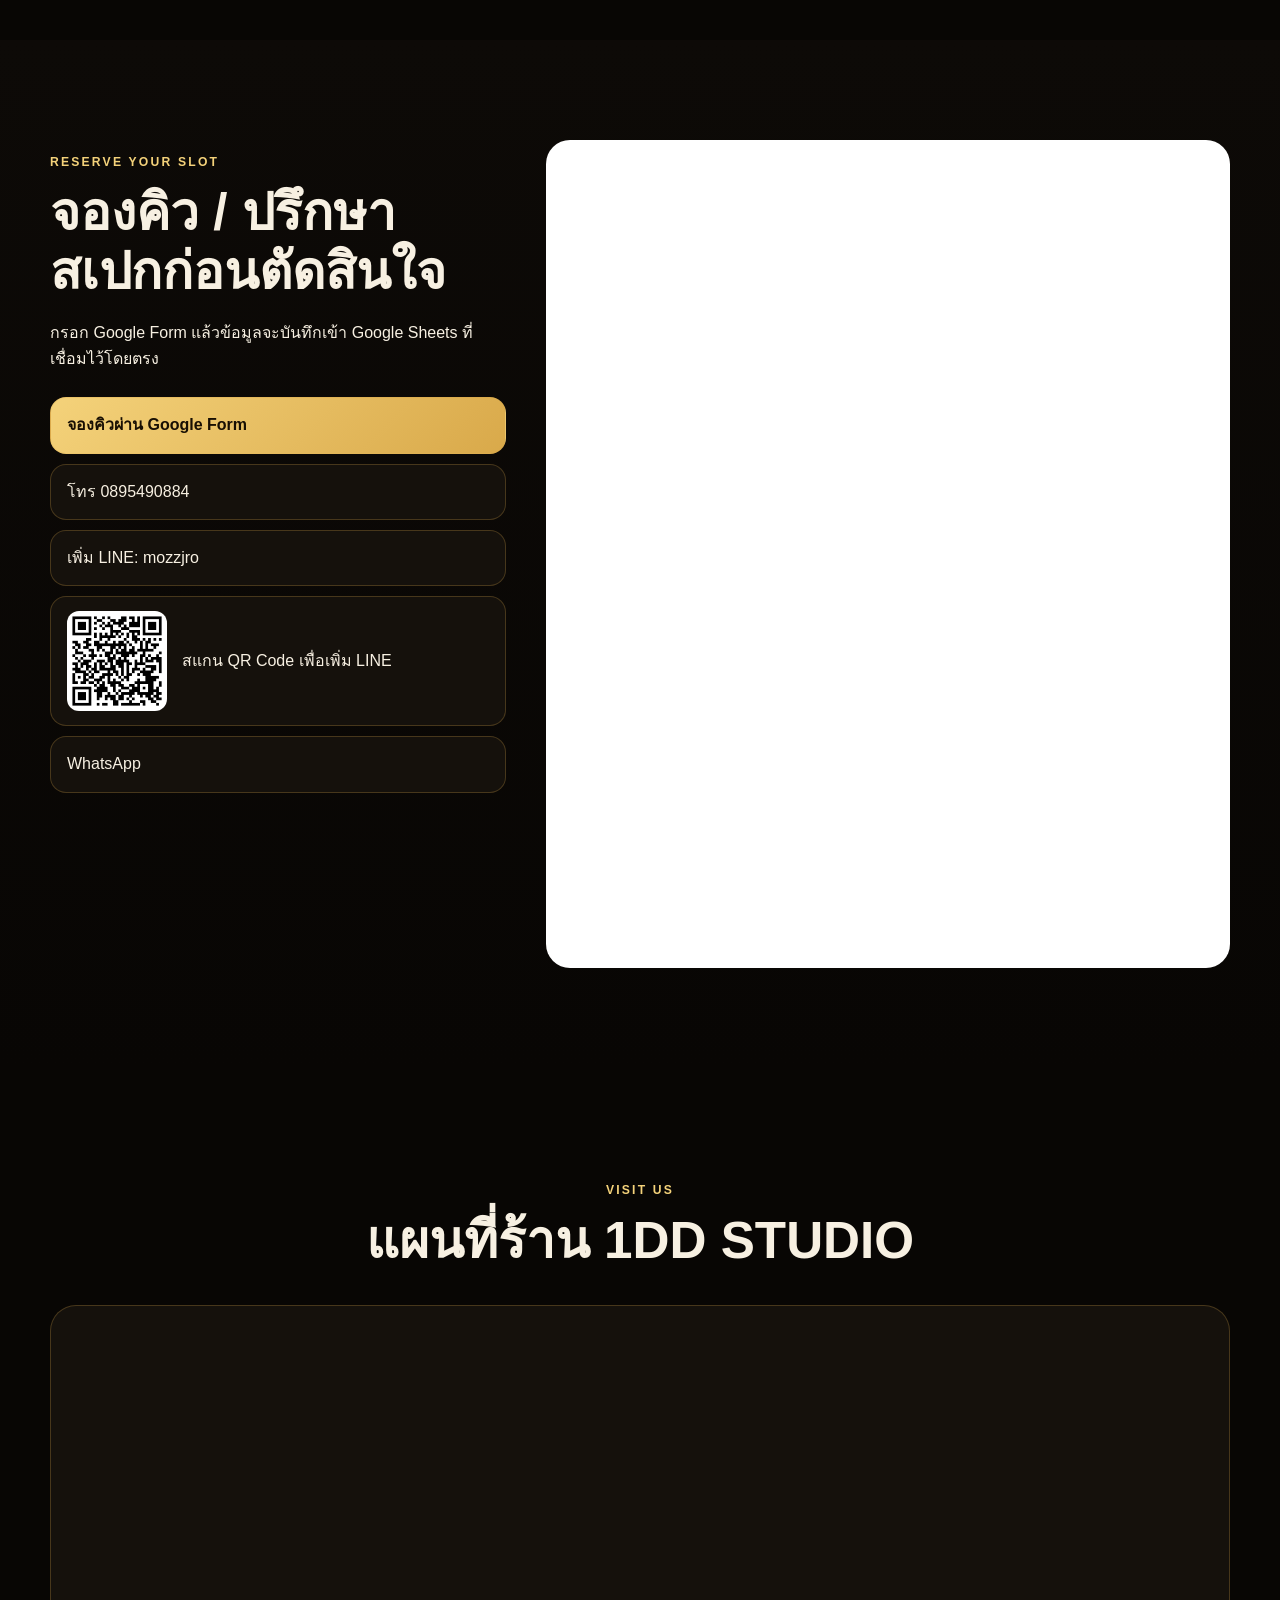
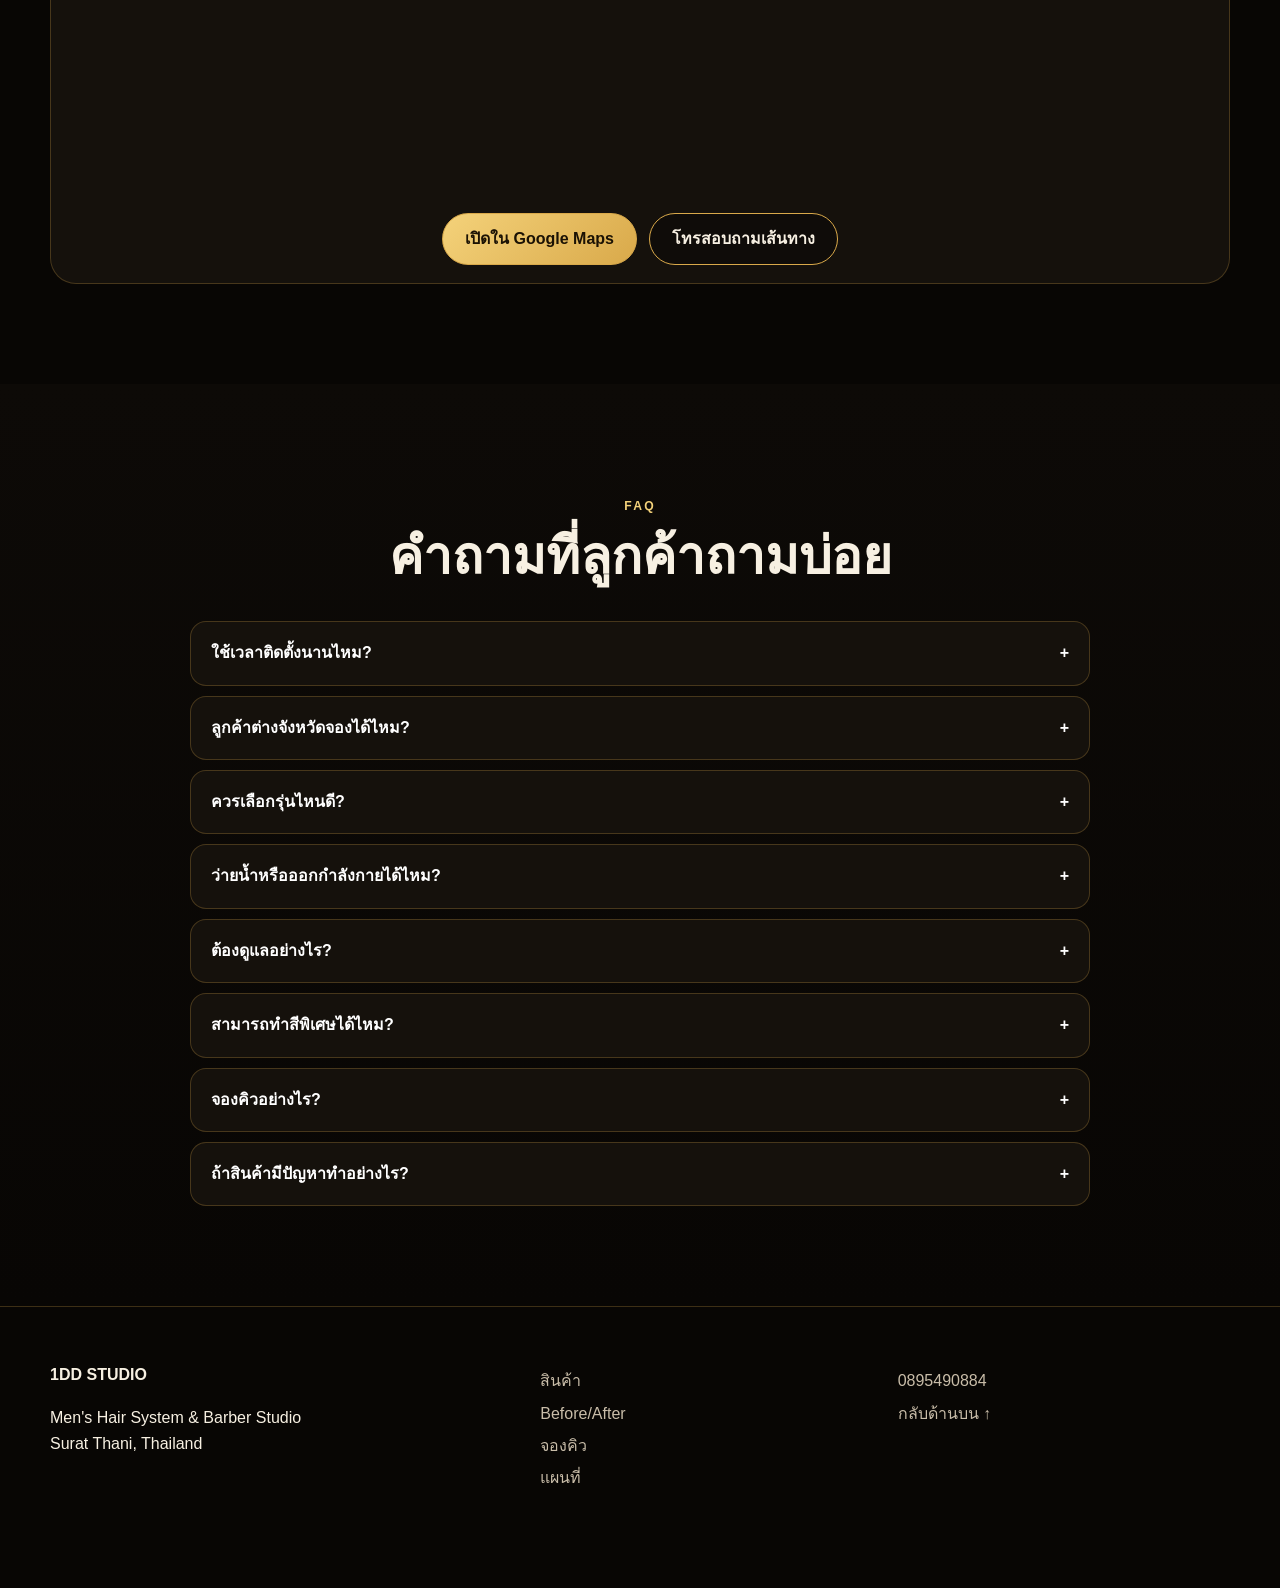
==== commit da059df6: "Add files via upload" ====
--- a/index.html
+++ b/index.html
@@ -102,8 +102,8 @@
           <button class="circle-btn" id="baPrev" aria-label="ภาพก่อนหน้า">‹</button>
           <article class="ba-slide-card">
             <div class="ba-slide-media">
-              <img id="baSlideImage" src="ba-1.jpg" alt="Before / After result">
-              <span class="ba-slide-badge" id="baSlideBadge">BEFORE</span>
+              <img id="baSlideImage" src="ba-v7-01.jpg" alt="Before / After result">
+              <span class="ba-slide-badge" id="baSlideBadge">01 / 08</span>
             </div>
             <div class="ba-slide-copy">
               <h3 id="baTitle"></h3>
--- a/styles.css
+++ b/styles.css
@@ -14,3 +14,18 @@
 .ba-dots{display:flex;justify-content:center;gap:8px;margin-top:20px}
 .ba-dots button{width:9px;height:9px;border-radius:50%;border:0;background:#ffffff40;cursor:pointer}.ba-dots button.active{background:var(--gold2)}
 @media(max-width:600px){.ba-slider-shell{grid-template-columns:1fr;position:relative}.ba-slider-shell>.circle-btn{position:absolute;top:42%;z-index:6}.ba-slider-shell>#baPrev{left:8px}.ba-slider-shell>#baNext{right:8px}.ba-slide-media{height:min(640px,138vw);min-height:420px}.ba-slide-copy{padding:16px 18px 20px}}
+
+
+/* V7 Before / After — one full image per slide, matching customer review width */
+.ba-slider-shell{grid-template-columns:auto minmax(0,900px) auto;gap:18px}
+.ba-slide-card{width:100%;max-width:900px;margin:auto}
+.ba-slide-media{height:500px;min-height:0;background:#0b0906}
+.ba-slide-media img{width:100%;height:100%;object-fit:contain;object-position:center;background:#0b0906}
+.ba-slide-badge{left:auto;right:18px;background:rgba(0,0,0,.78);color:var(--gold2)}
+.ba-slide-copy{padding:20px 24px 24px}
+@media(max-width:600px){
+  .ba-slider-shell{grid-template-columns:1fr;position:relative}
+  .ba-slide-media{height:430px;min-height:0}
+  .ba-slider-shell>.circle-btn{top:38%}
+  .ba-slide-copy{padding:16px 18px 20px}
+}
--- a/styles.css
+++ b/styles.css
@@ -14,3 +14,18 @@
 .ba-dots{display:flex;justify-content:center;gap:8px;margin-top:20px}
 .ba-dots button{width:9px;height:9px;border-radius:50%;border:0;background:#ffffff40;cursor:pointer}.ba-dots button.active{background:var(--gold2)}
 @media(max-width:600px){.ba-slider-shell{grid-template-columns:1fr;position:relative}.ba-slider-shell>.circle-btn{position:absolute;top:42%;z-index:6}.ba-slider-shell>#baPrev{left:8px}.ba-slider-shell>#baNext{right:8px}.ba-slide-media{height:min(640px,138vw);min-height:420px}.ba-slide-copy{padding:16px 18px 20px}}
+
+
+/* V7 Before / After — one full image per slide, matching customer review width */
+.ba-slider-shell{grid-template-columns:auto minmax(0,900px) auto;gap:18px}
+.ba-slide-card{width:100%;max-width:900px;margin:auto}
+.ba-slide-media{height:500px;min-height:0;background:#0b0906}
+.ba-slide-media img{width:100%;height:100%;object-fit:contain;object-position:center;background:#0b0906}
+.ba-slide-badge{left:auto;right:18px;background:rgba(0,0,0,.78);color:var(--gold2)}
+.ba-slide-copy{padding:20px 24px 24px}
+@media(max-width:600px){
+  .ba-slider-shell{grid-template-columns:1fr;position:relative}
+  .ba-slide-media{height:430px;min-height:0}
+  .ba-slider-shell>.circle-btn{top:38%}
+  .ba-slide-copy{padding:16px 18px 20px}
+}
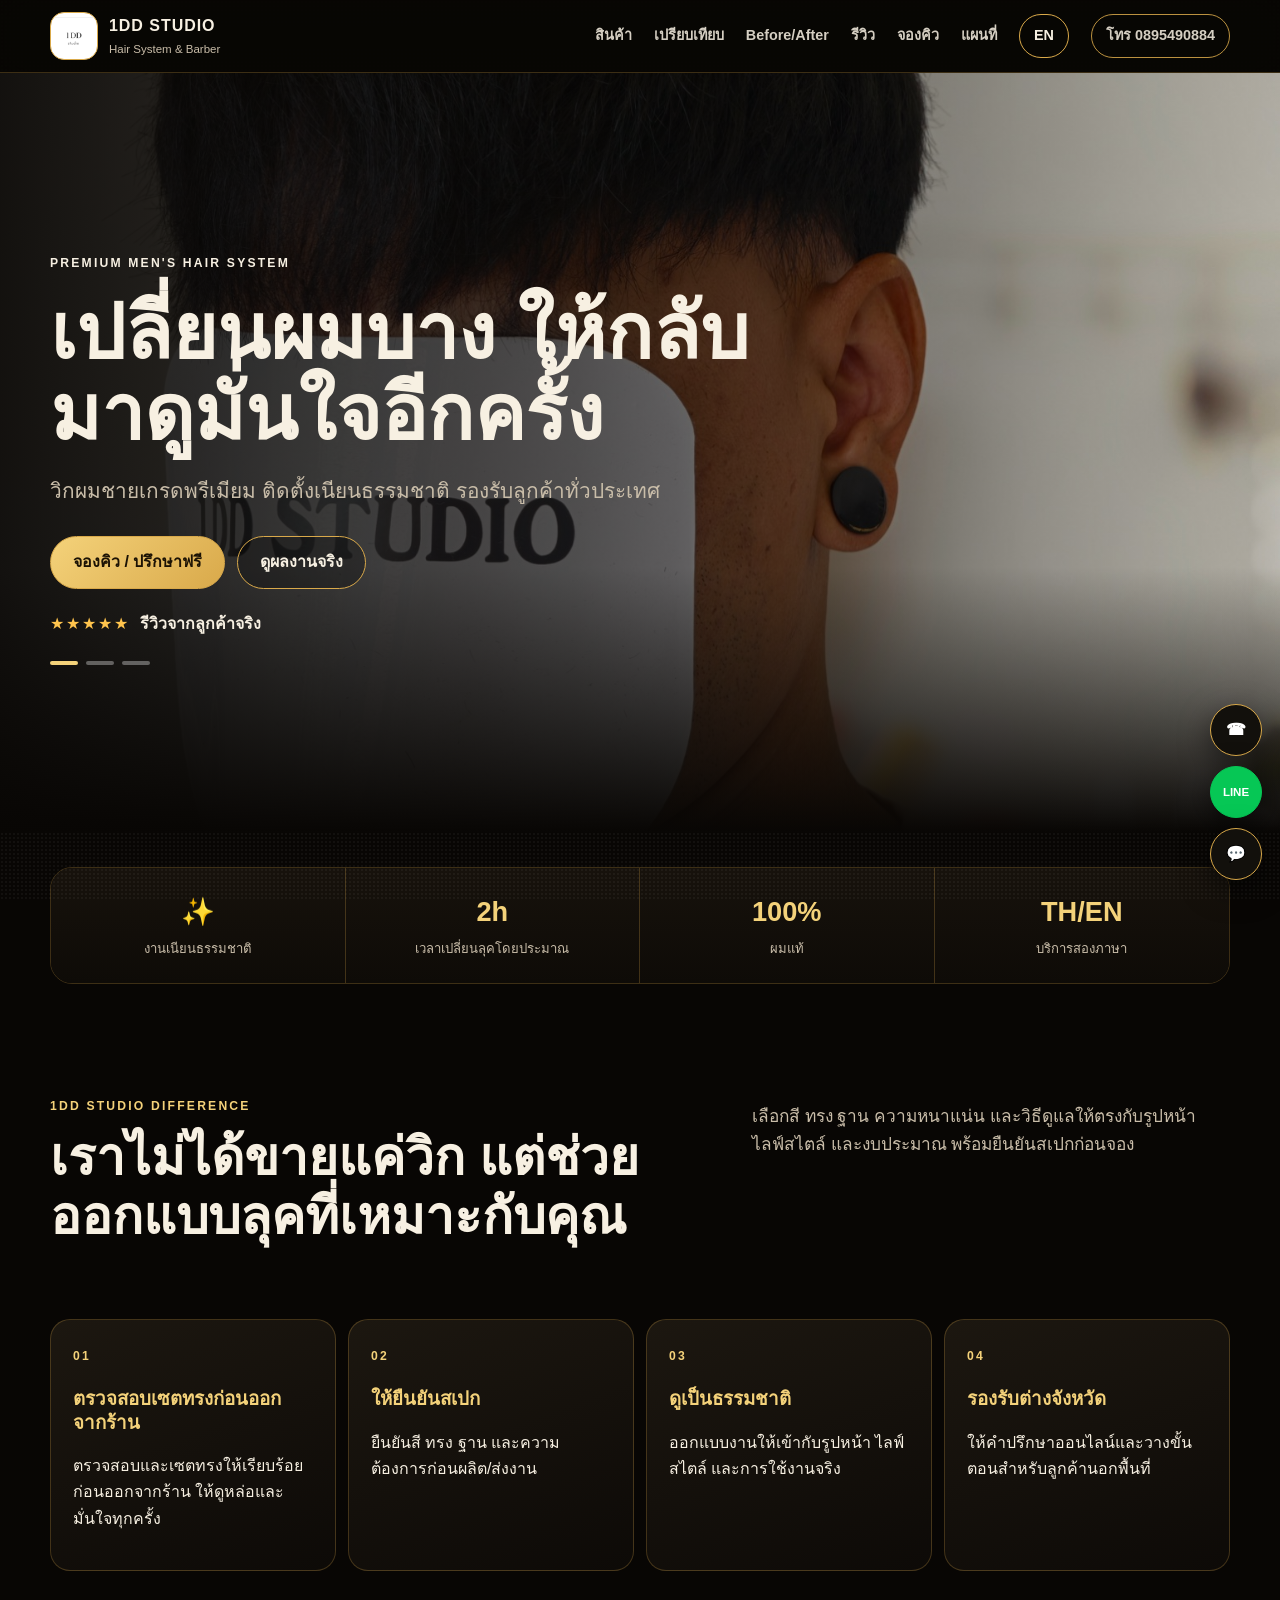
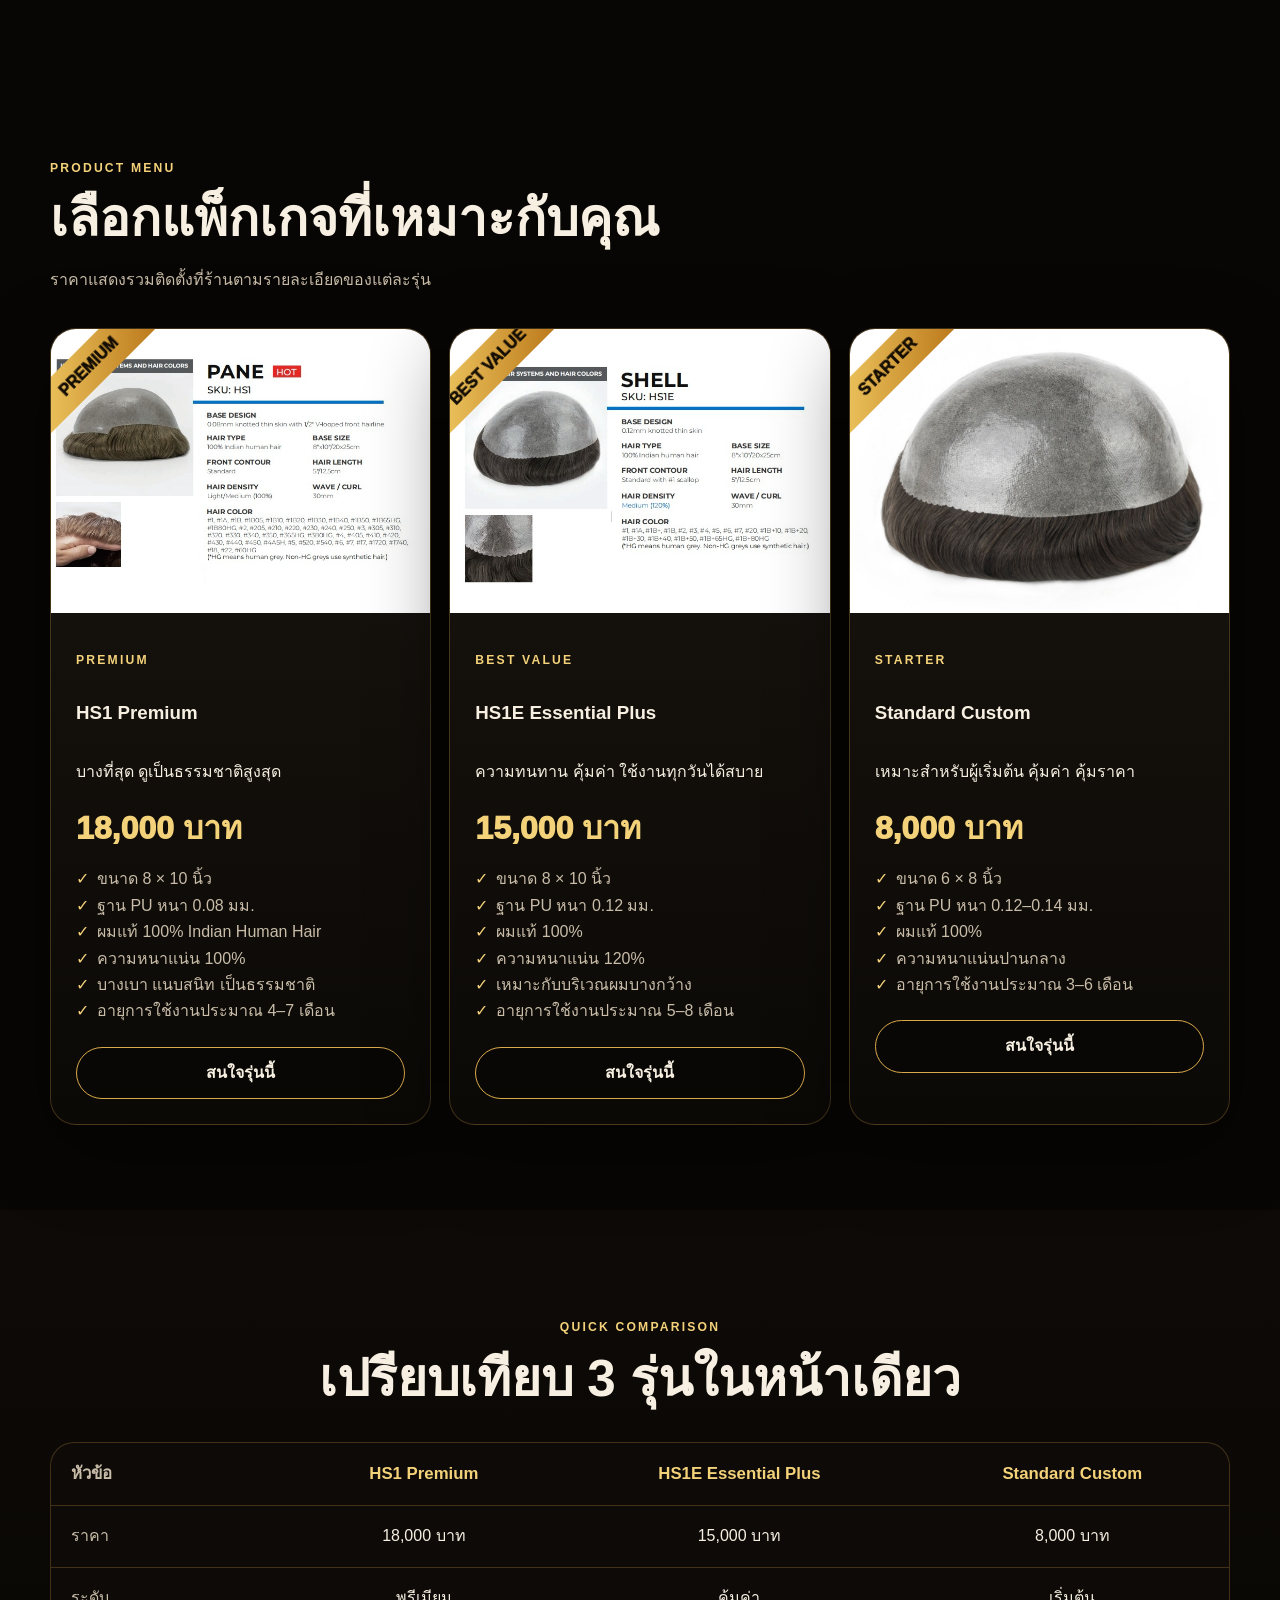
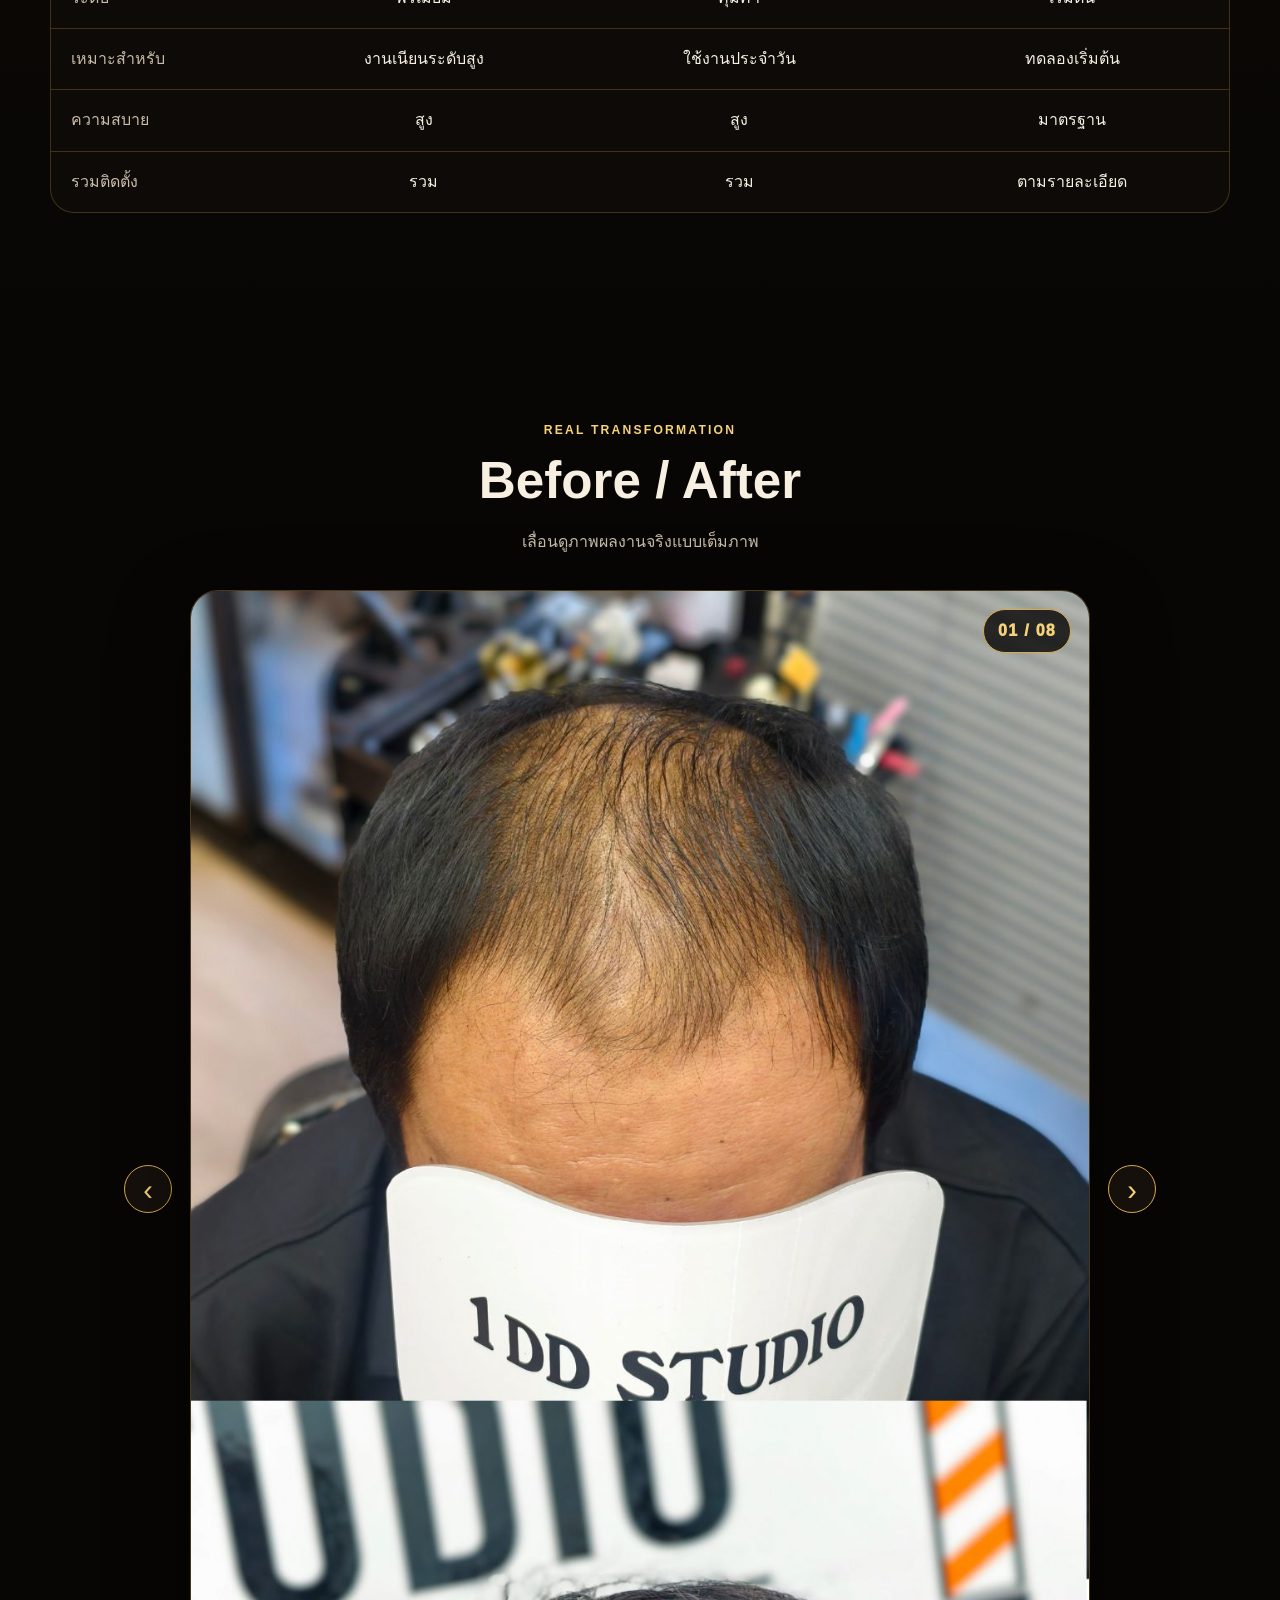
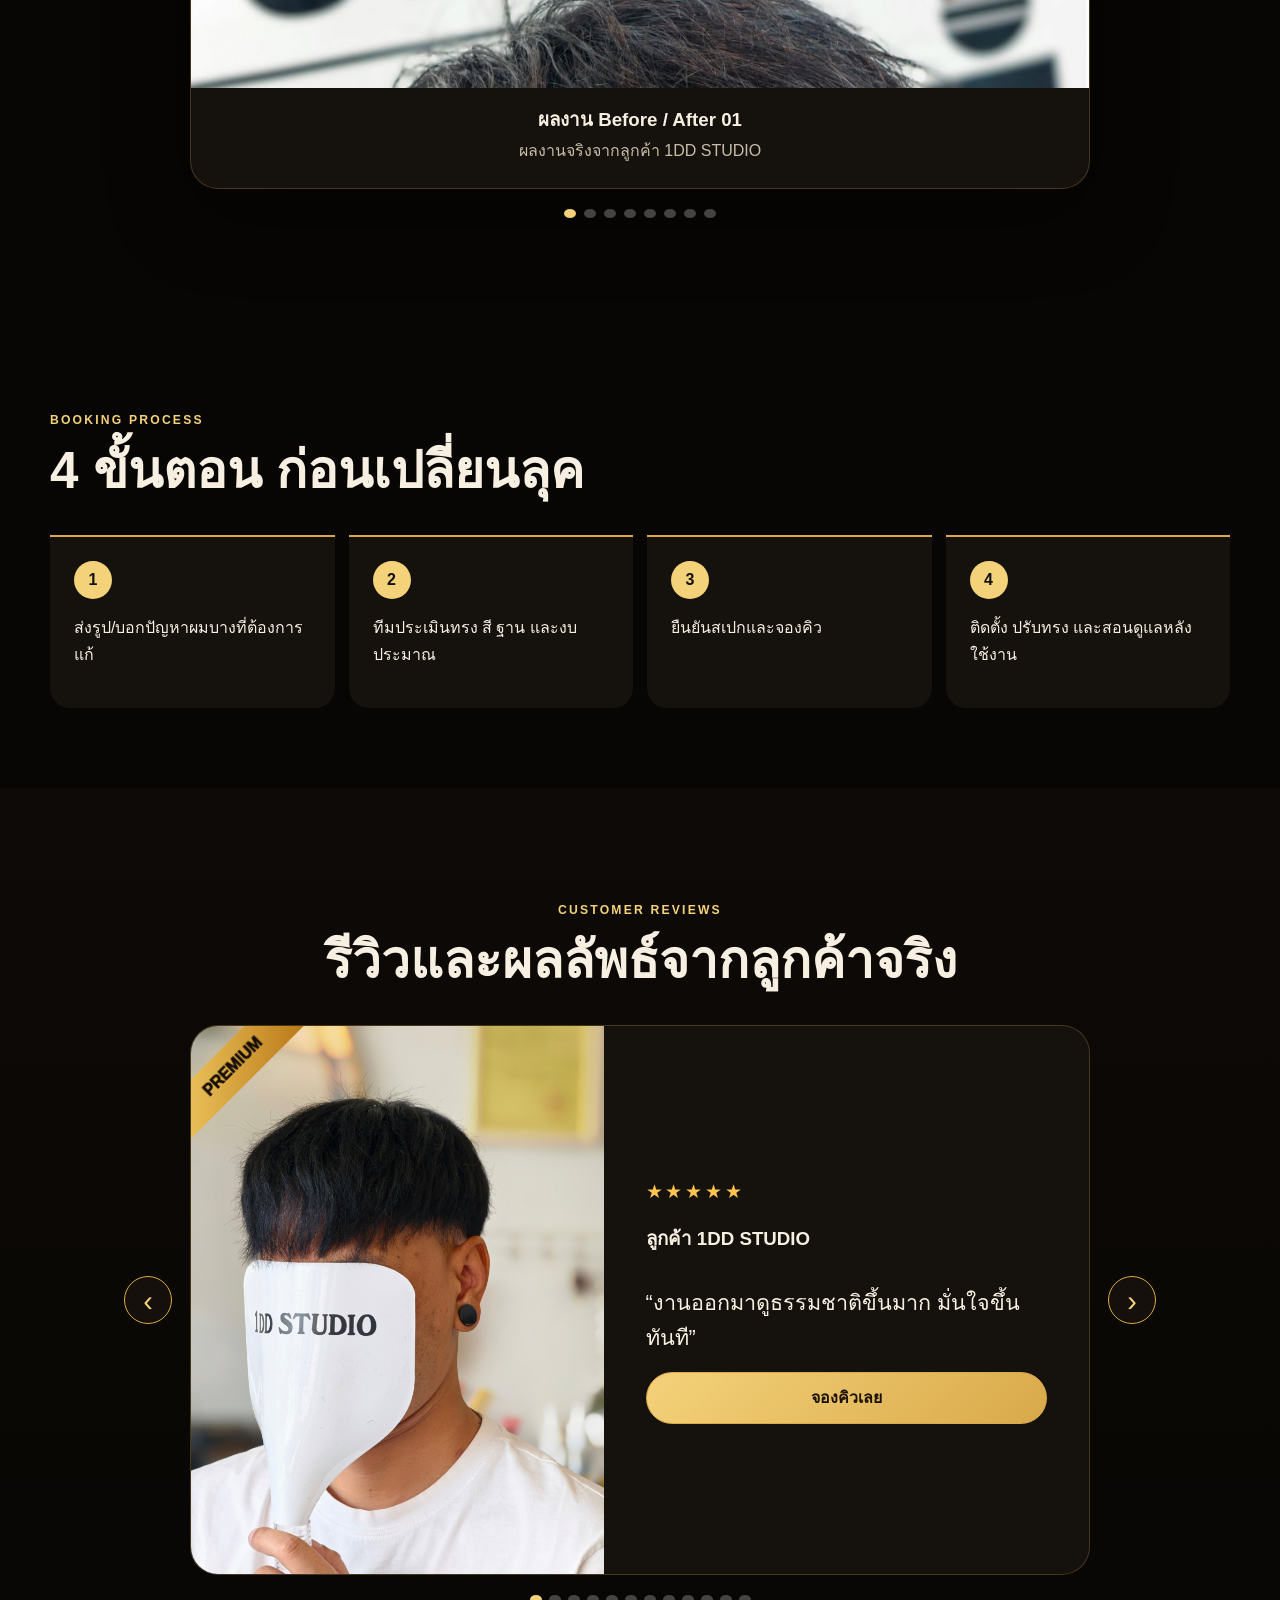
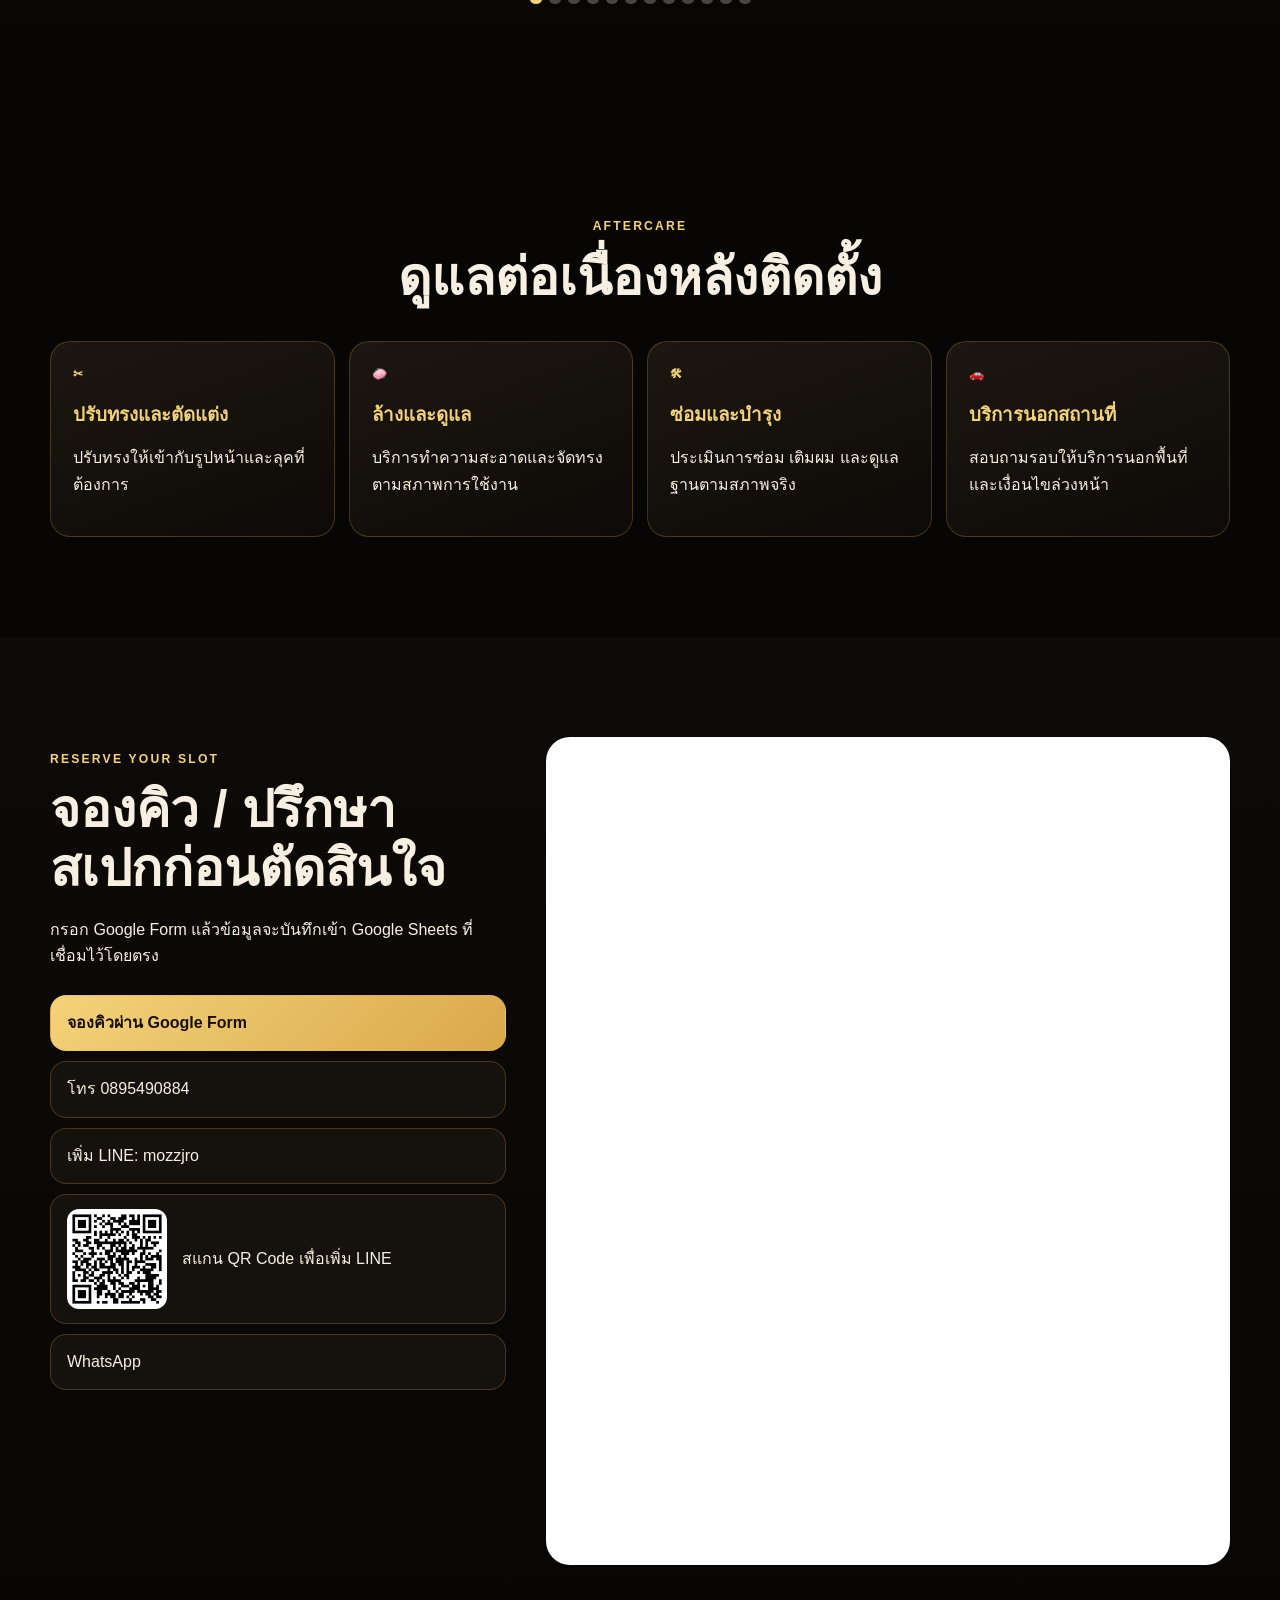
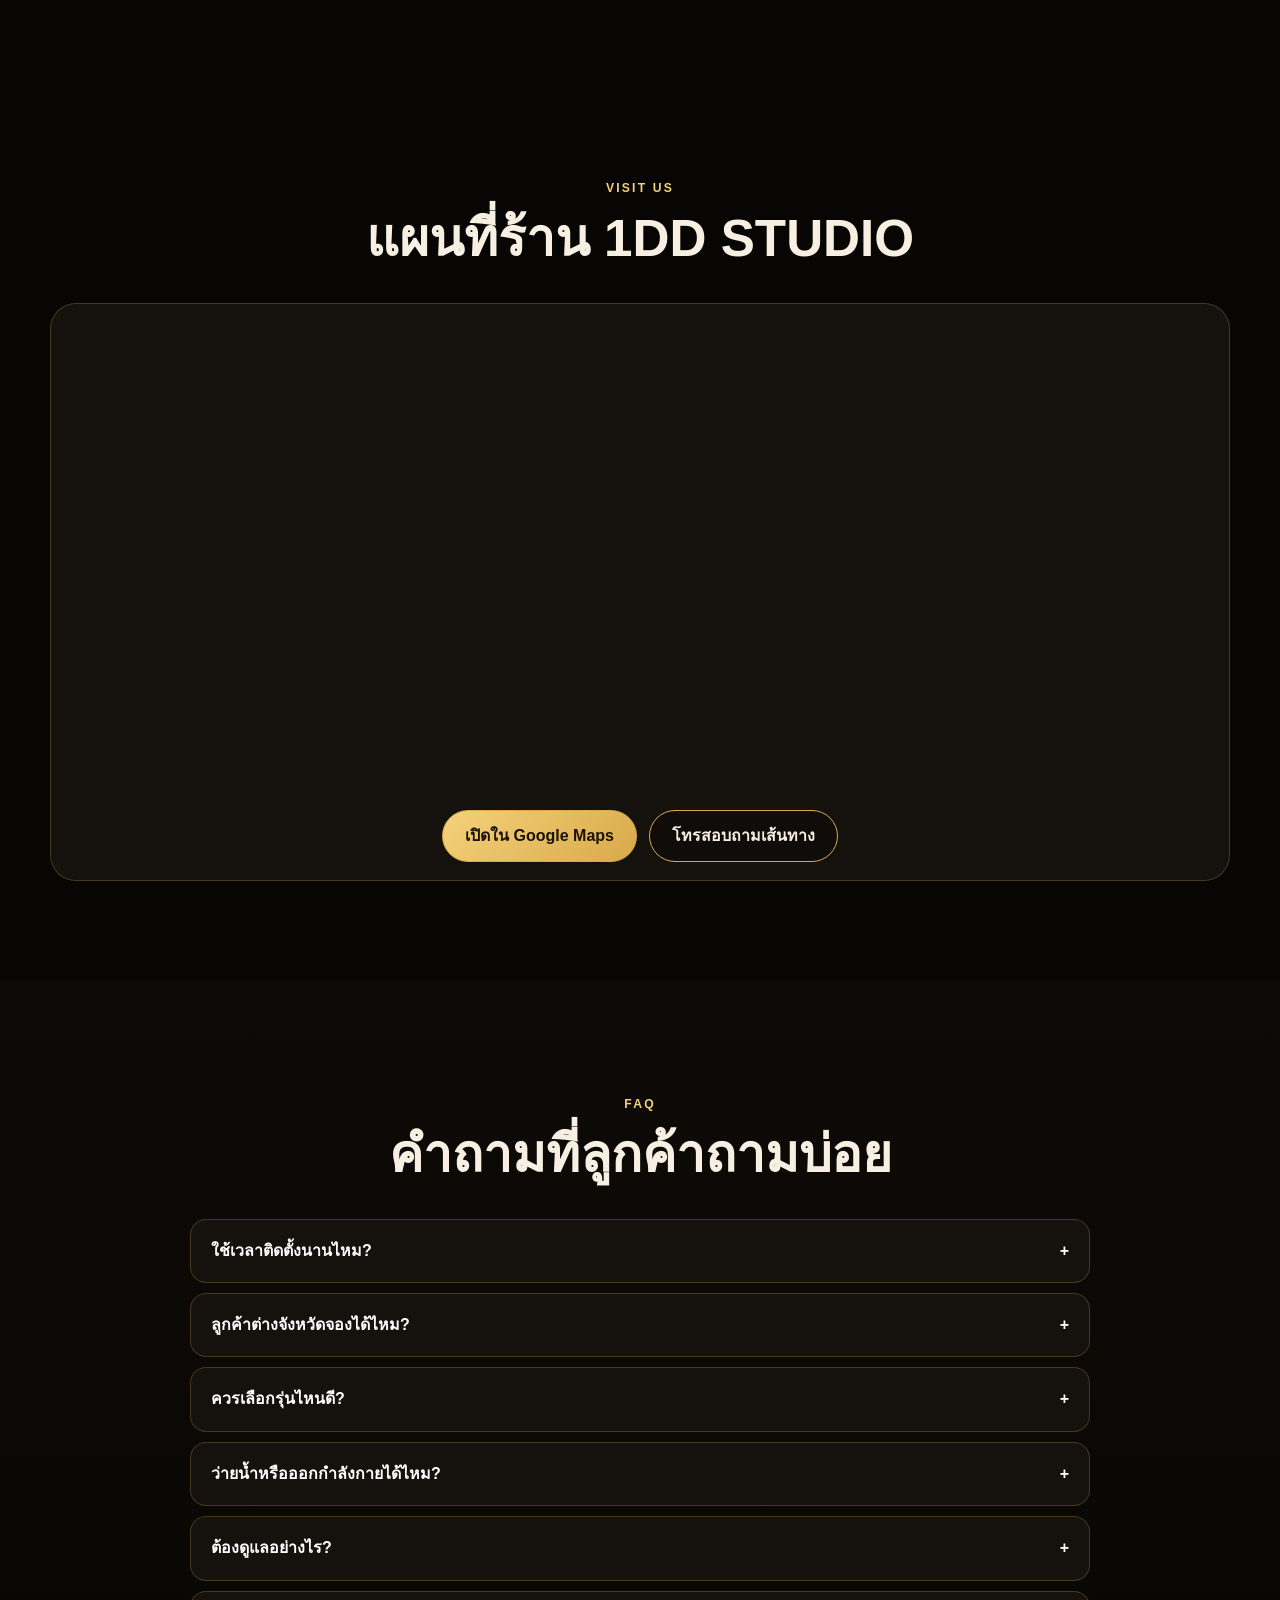
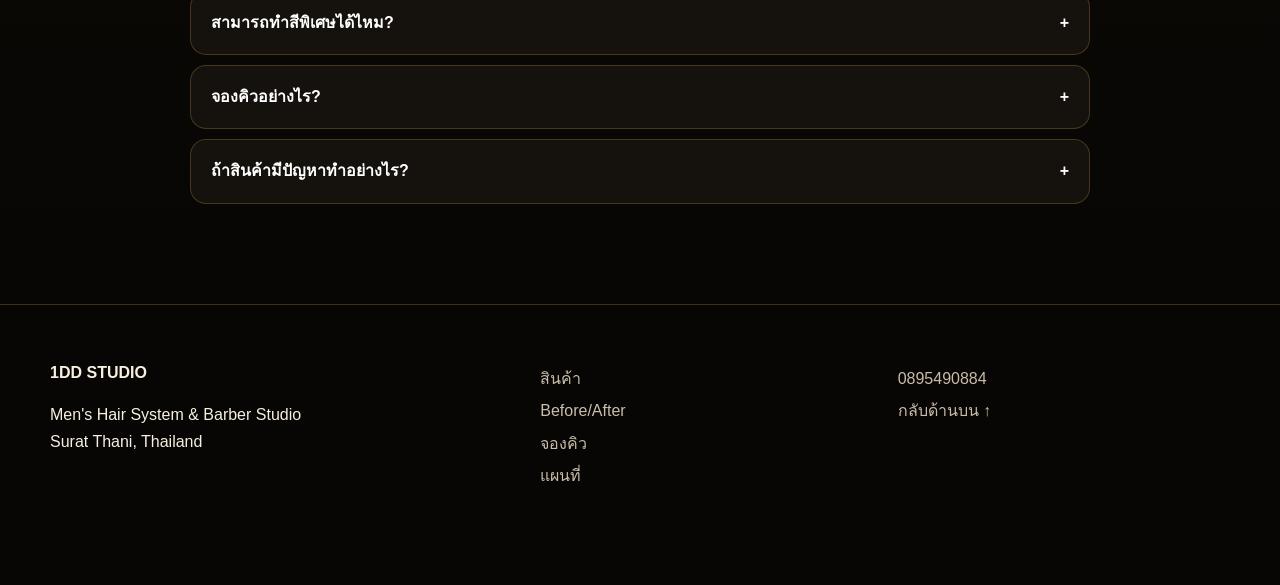
==== commit e8db1a09: "Add files via upload" ====
--- a/index.html
+++ b/index.html
@@ -1,4 +1,5 @@
 <!doctype html>
+<!-- 1DD STUDIO V8.0 — Before/After 900x1100 full-photo slider -->
 <html lang="th">
 <head>
   <meta charset="utf-8" />
--- a/styles.css
+++ b/styles.css
@@ -29,3 +29,61 @@
   .ba-slider-shell>.circle-btn{top:38%}
   .ba-slide-copy{padding:16px 18px 20px}
 }
+
+/* =========================================================
+   V8.0 — BEFORE / AFTER FULL-PHOTO SHOWCASE
+   Desktop frame: 900 × 1100 px
+   Shows every portrait image in full without top/bottom crop.
+   ========================================================= */
+.before-after .ba-slider-shell{
+  grid-template-columns:auto minmax(0,900px) auto;
+  justify-content:center;
+  align-items:center;
+  gap:18px;
+}
+.before-after .ba-slide-card{
+  width:100%;
+  max-width:900px;
+  margin-inline:auto;
+}
+.before-after .ba-slide-media{
+  width:100%;
+  height:auto;
+  aspect-ratio:900 / 1100;
+  min-height:0;
+  max-height:1100px;
+  display:grid;
+  place-items:center;
+  overflow:hidden;
+  background:#0b0906;
+}
+.before-after .ba-slide-media img{
+  display:block;
+  width:100%;
+  height:100%;
+  max-width:100%;
+  max-height:100%;
+  object-fit:contain;
+  object-position:center center;
+  background:#0b0906;
+}
+@media(max-width:600px){
+  .before-after .ba-slider-shell{
+    grid-template-columns:1fr;
+    position:relative;
+    gap:12px;
+  }
+  .before-after .ba-slide-card{
+    max-width:100%;
+  }
+  .before-after .ba-slide-media{
+    width:100%;
+    height:auto;
+    aspect-ratio:900 / 1100;
+    min-height:0;
+    max-height:none;
+  }
+  .before-after .ba-slider-shell>.circle-btn{
+    top:44%;
+  }
+}
--- a/styles.css
+++ b/styles.css
@@ -29,3 +29,61 @@
   .ba-slider-shell>.circle-btn{top:38%}
   .ba-slide-copy{padding:16px 18px 20px}
 }
+
+/* =========================================================
+   V8.0 — BEFORE / AFTER FULL-PHOTO SHOWCASE
+   Desktop frame: 900 × 1100 px
+   Shows every portrait image in full without top/bottom crop.
+   ========================================================= */
+.before-after .ba-slider-shell{
+  grid-template-columns:auto minmax(0,900px) auto;
+  justify-content:center;
+  align-items:center;
+  gap:18px;
+}
+.before-after .ba-slide-card{
+  width:100%;
+  max-width:900px;
+  margin-inline:auto;
+}
+.before-after .ba-slide-media{
+  width:100%;
+  height:auto;
+  aspect-ratio:900 / 1100;
+  min-height:0;
+  max-height:1100px;
+  display:grid;
+  place-items:center;
+  overflow:hidden;
+  background:#0b0906;
+}
+.before-after .ba-slide-media img{
+  display:block;
+  width:100%;
+  height:100%;
+  max-width:100%;
+  max-height:100%;
+  object-fit:contain;
+  object-position:center center;
+  background:#0b0906;
+}
+@media(max-width:600px){
+  .before-after .ba-slider-shell{
+    grid-template-columns:1fr;
+    position:relative;
+    gap:12px;
+  }
+  .before-after .ba-slide-card{
+    max-width:100%;
+  }
+  .before-after .ba-slide-media{
+    width:100%;
+    height:auto;
+    aspect-ratio:900 / 1100;
+    min-height:0;
+    max-height:none;
+  }
+  .before-after .ba-slider-shell>.circle-btn{
+    top:44%;
+  }
+}
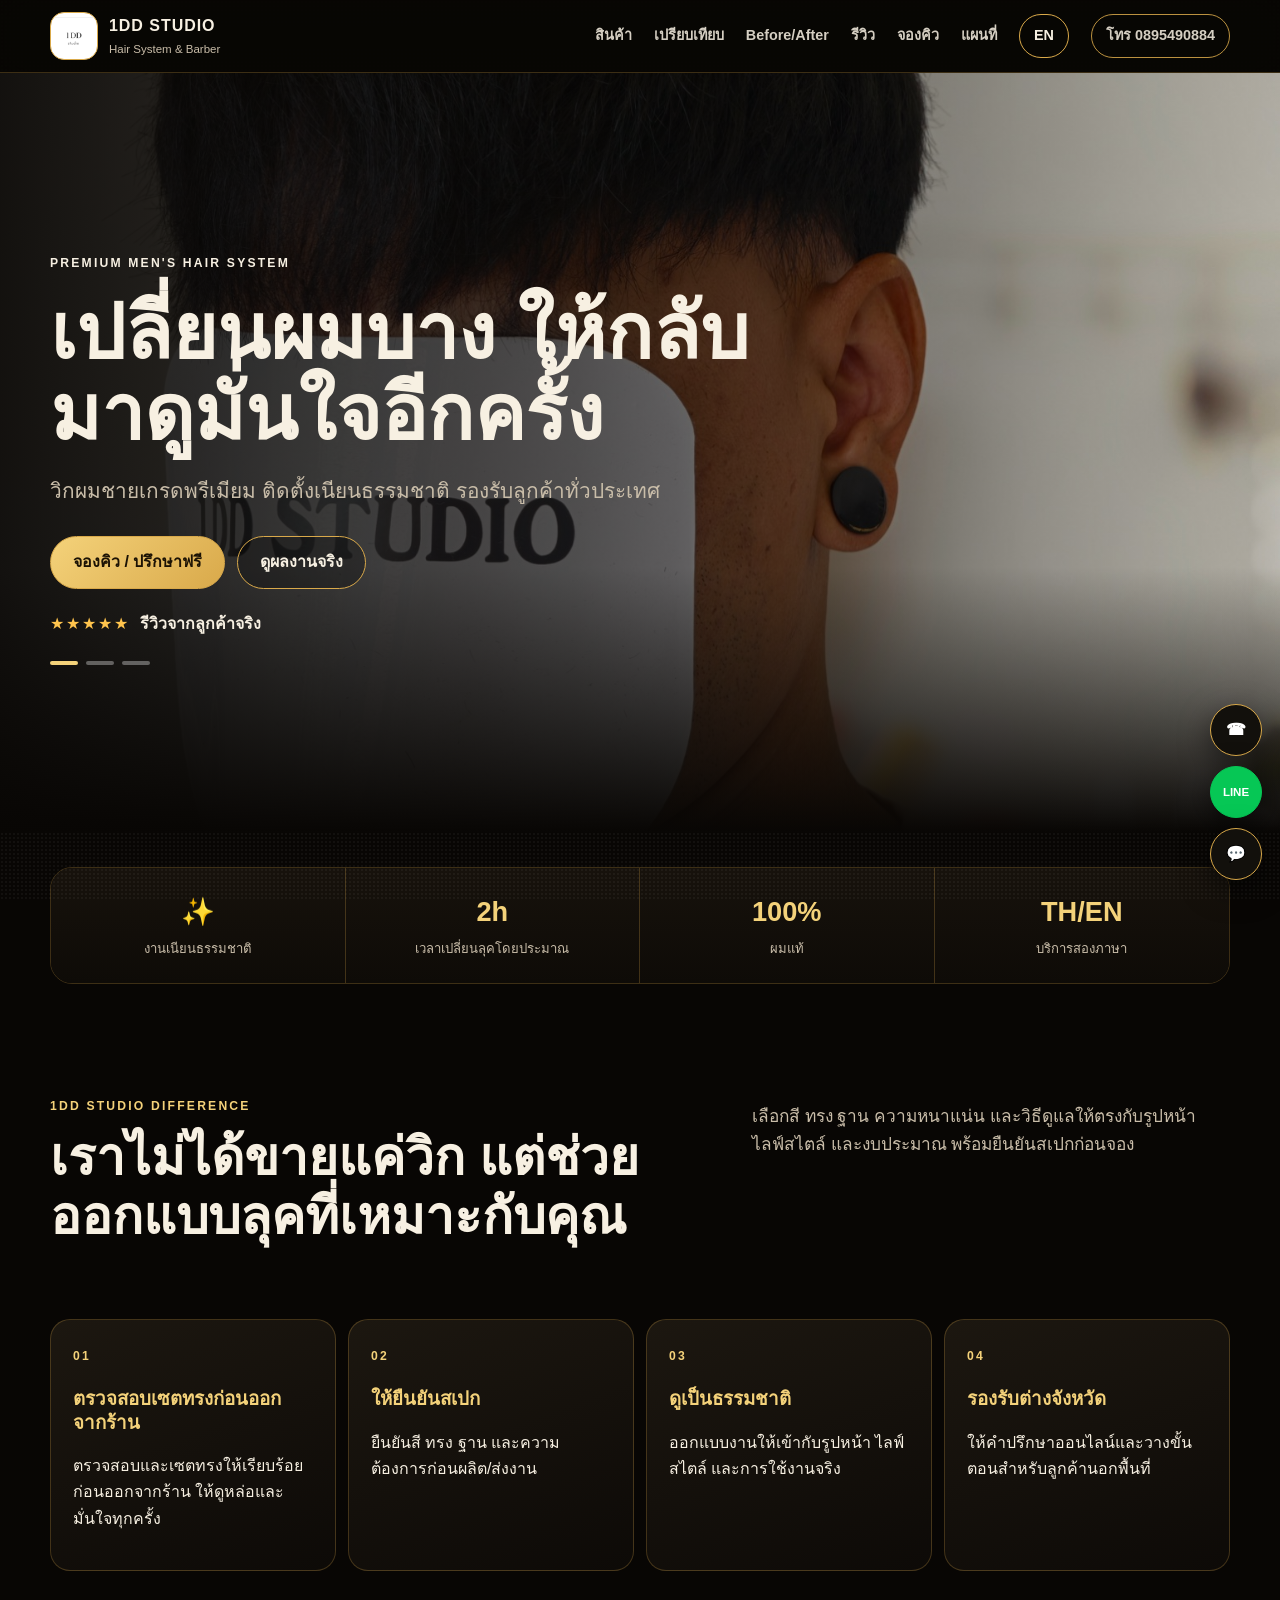
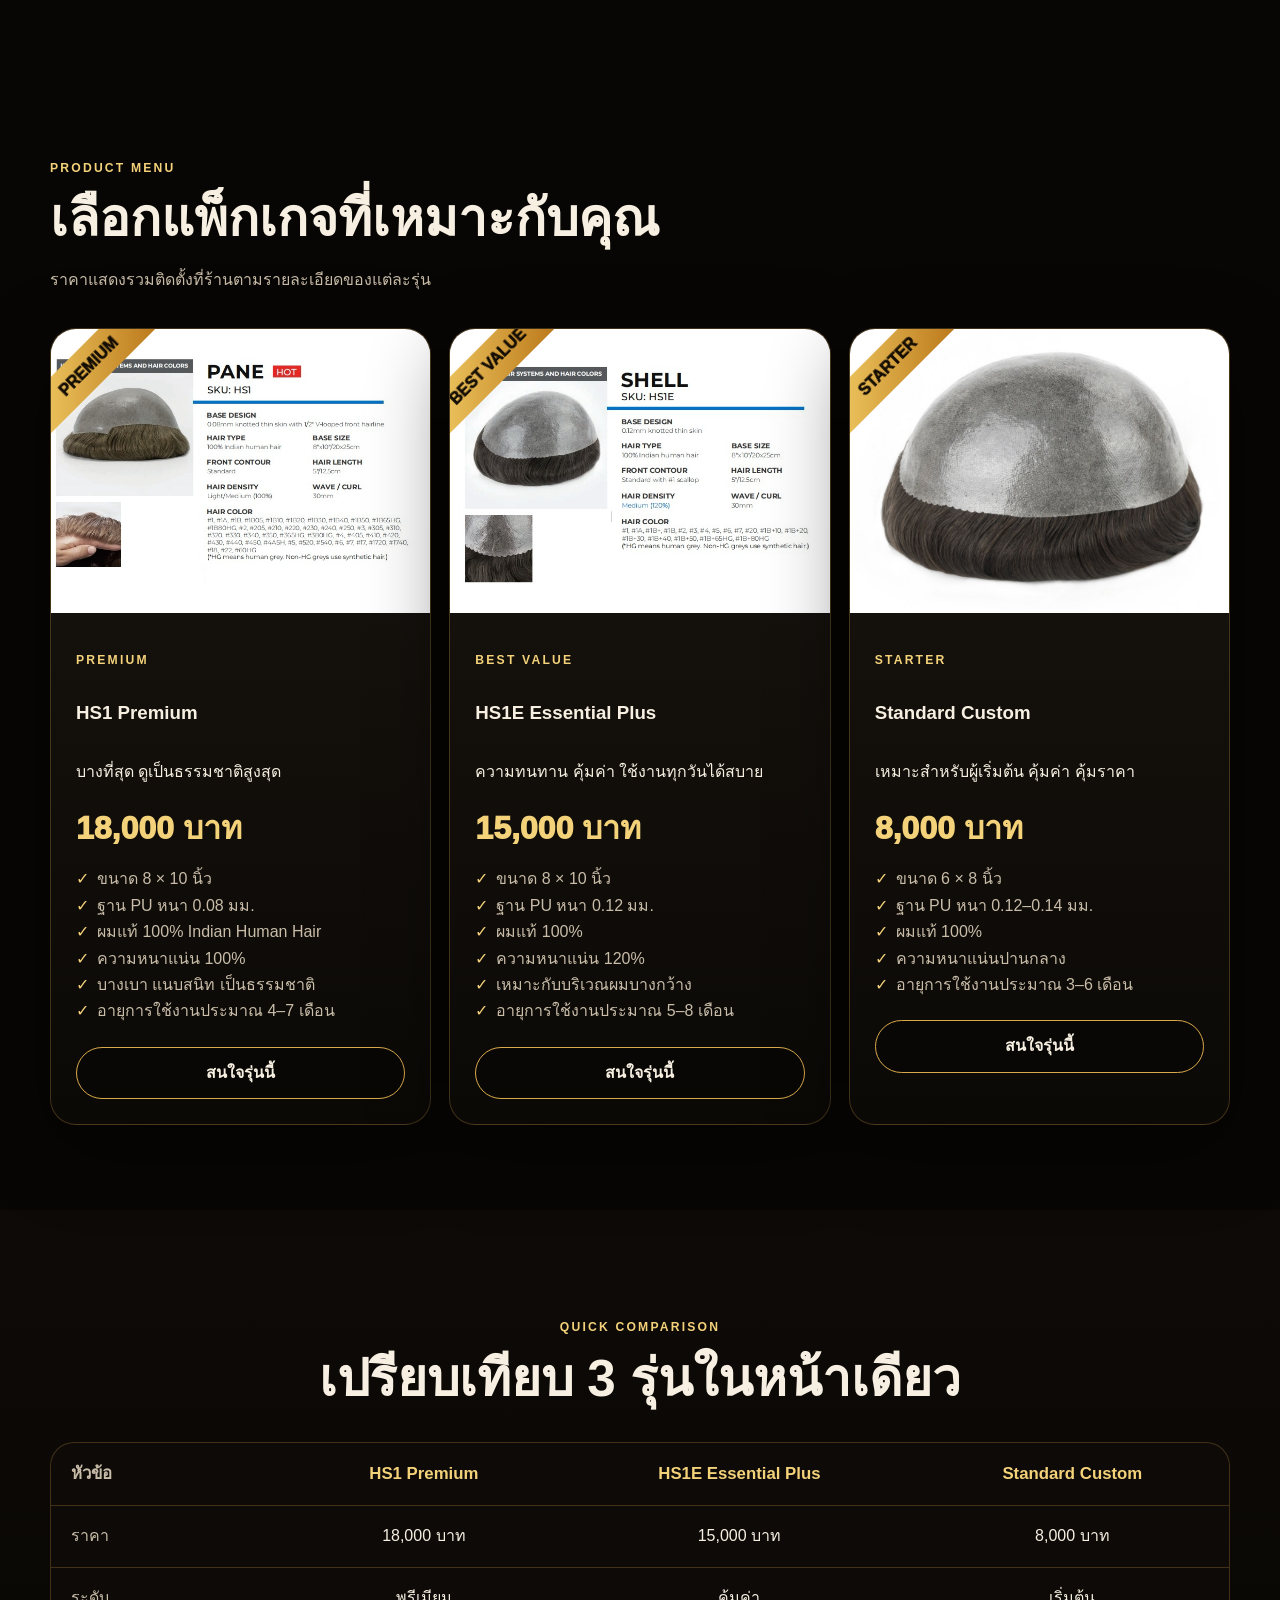
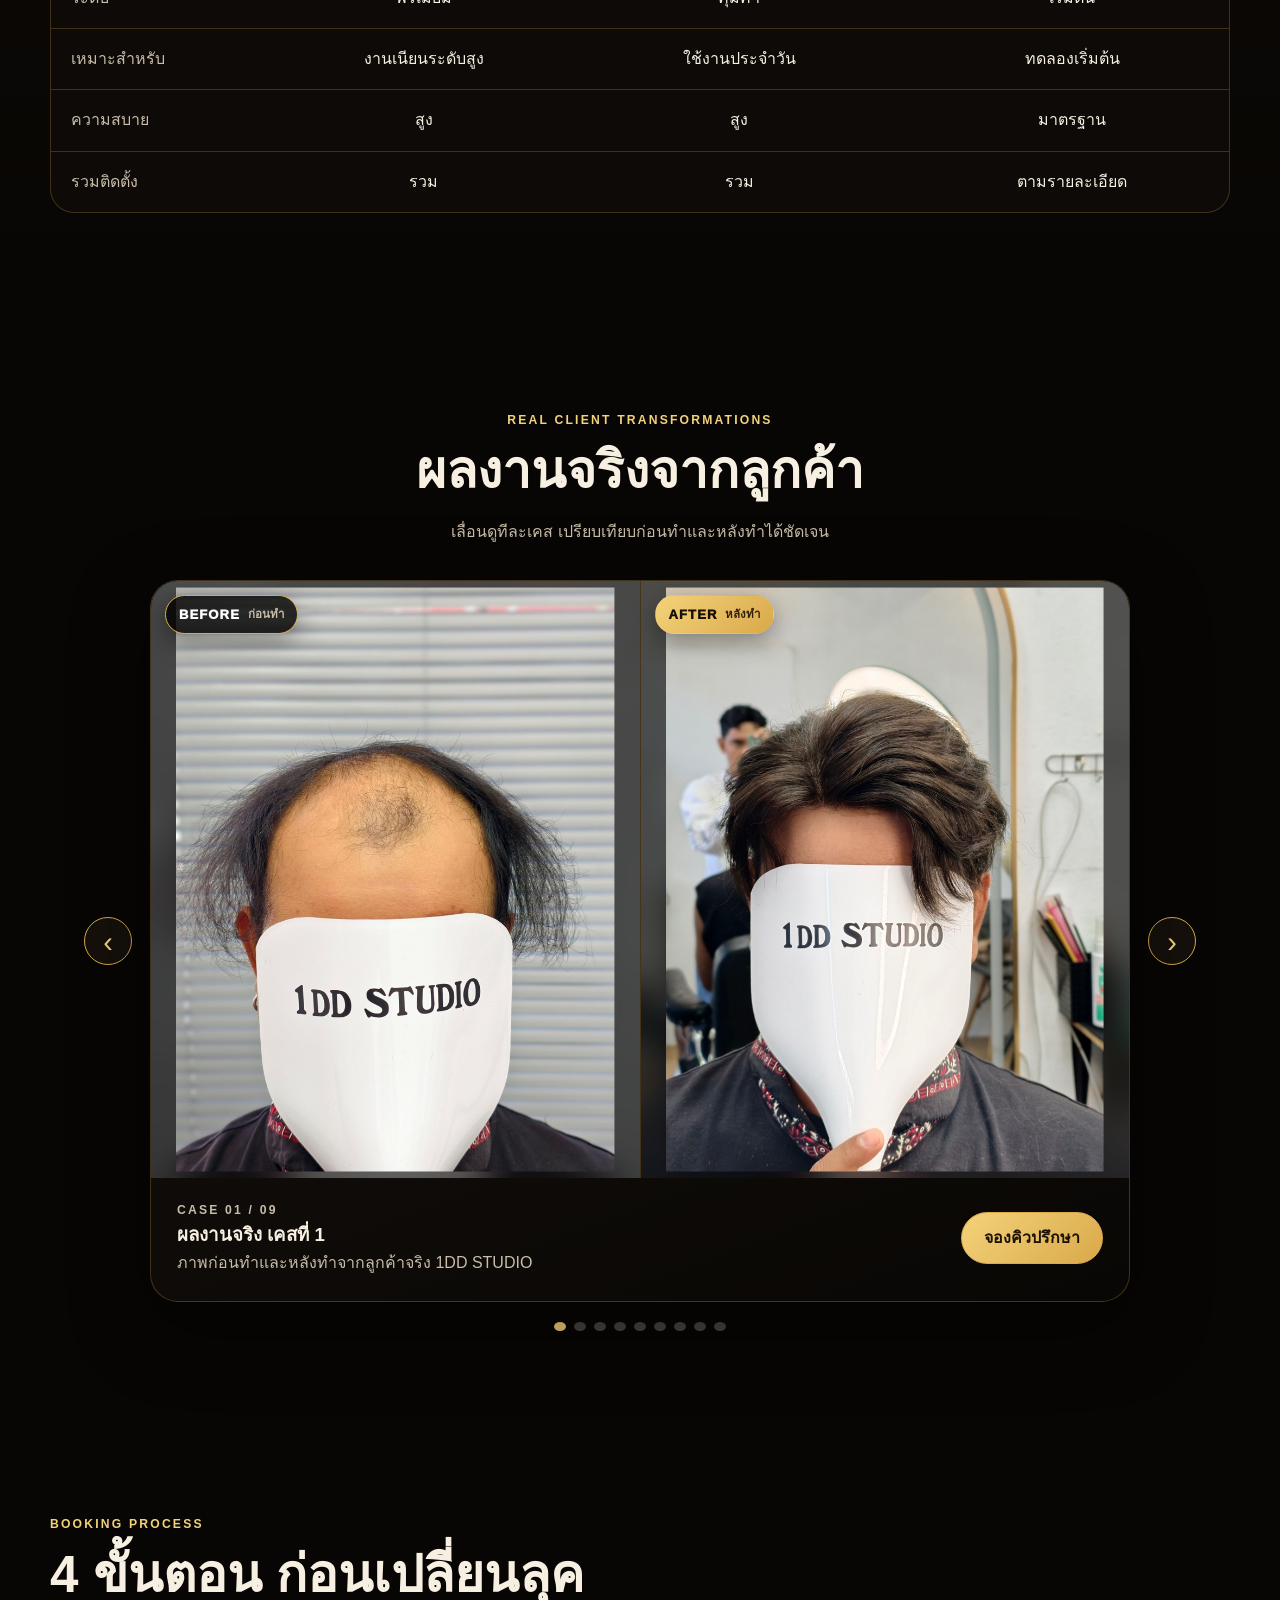
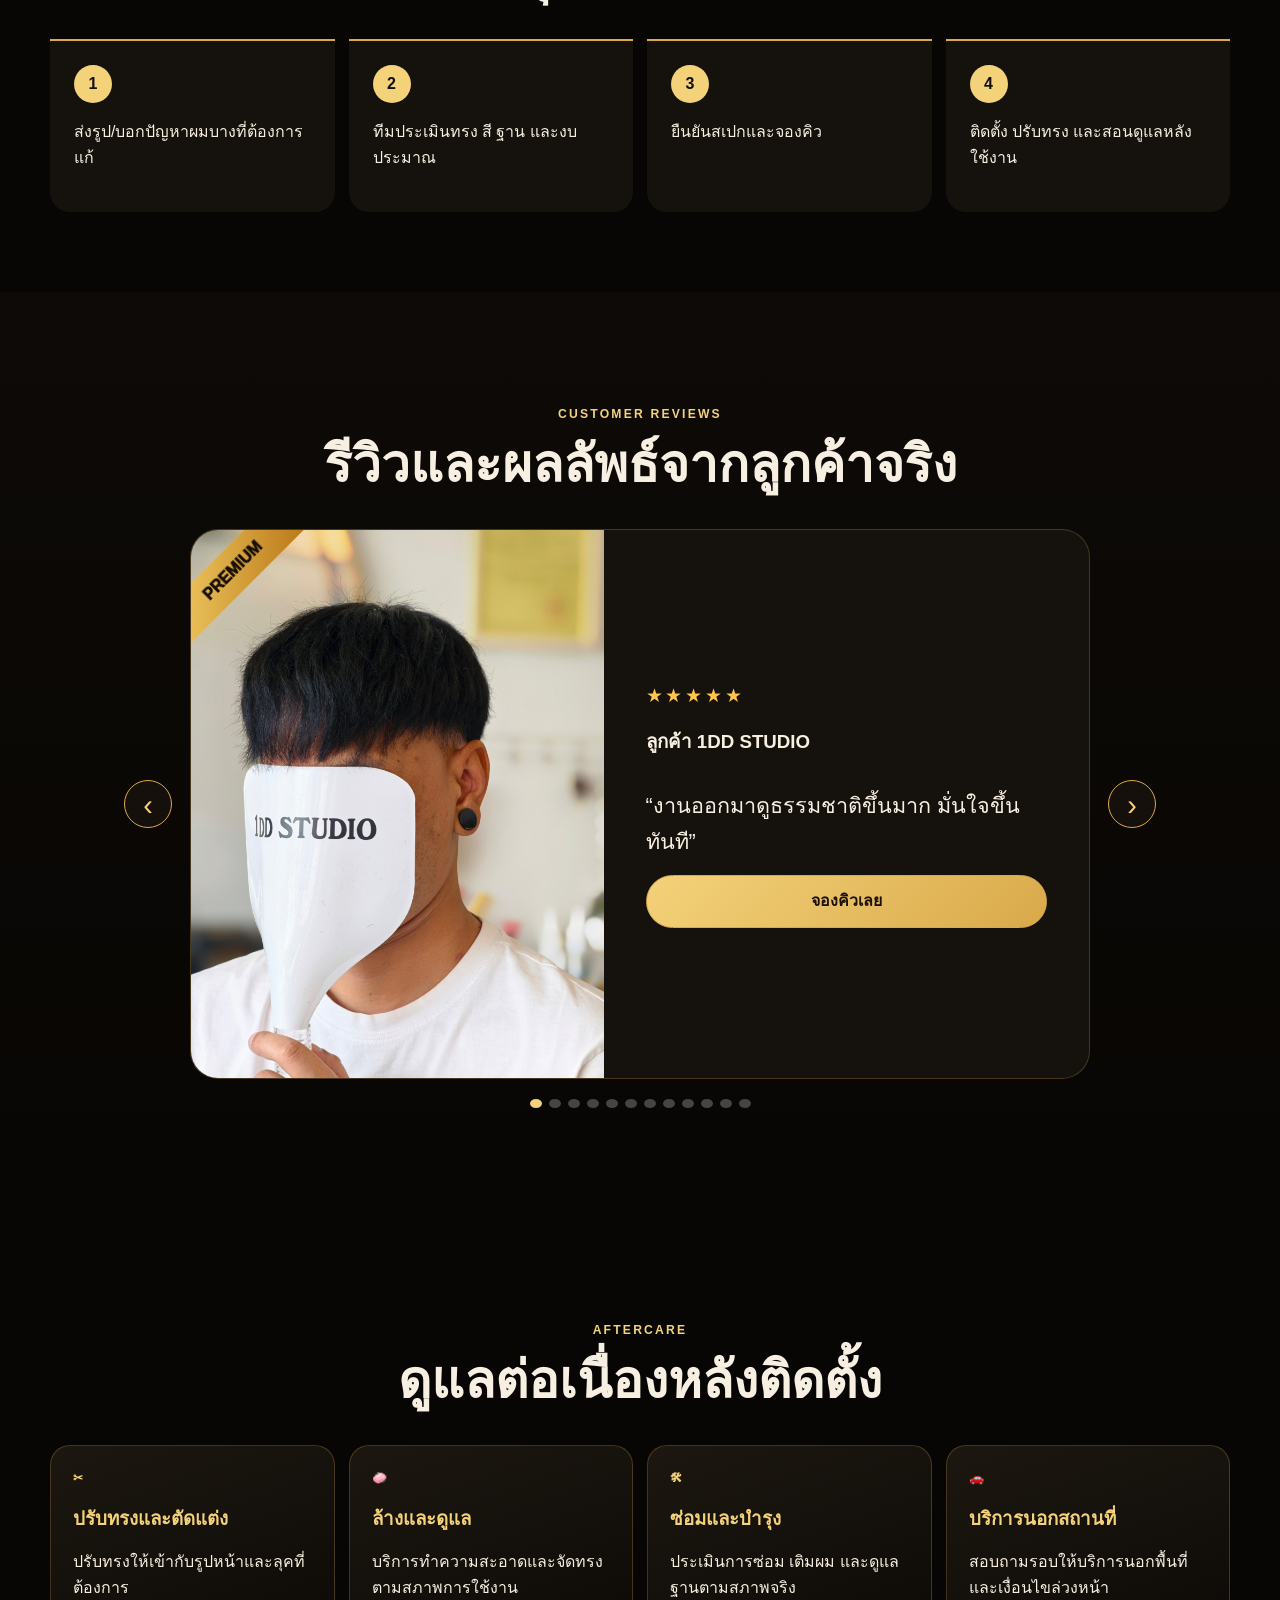
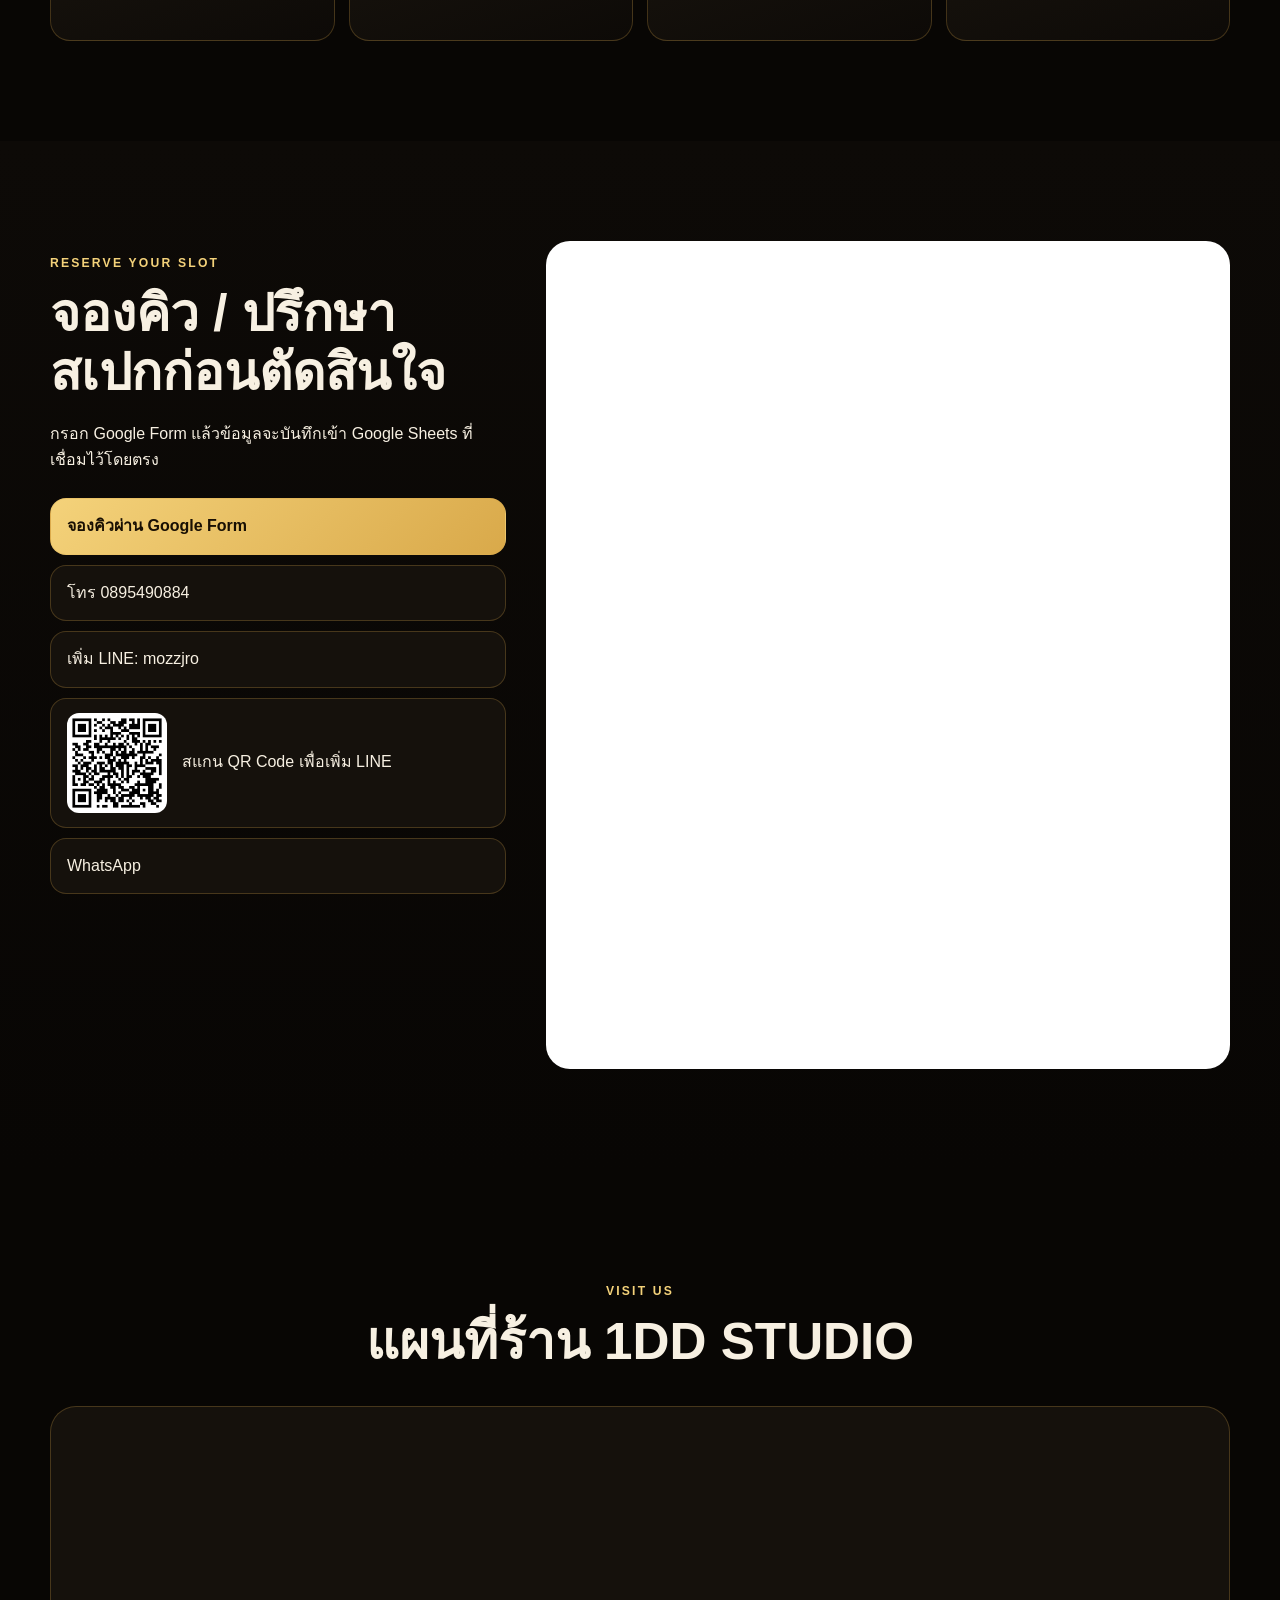
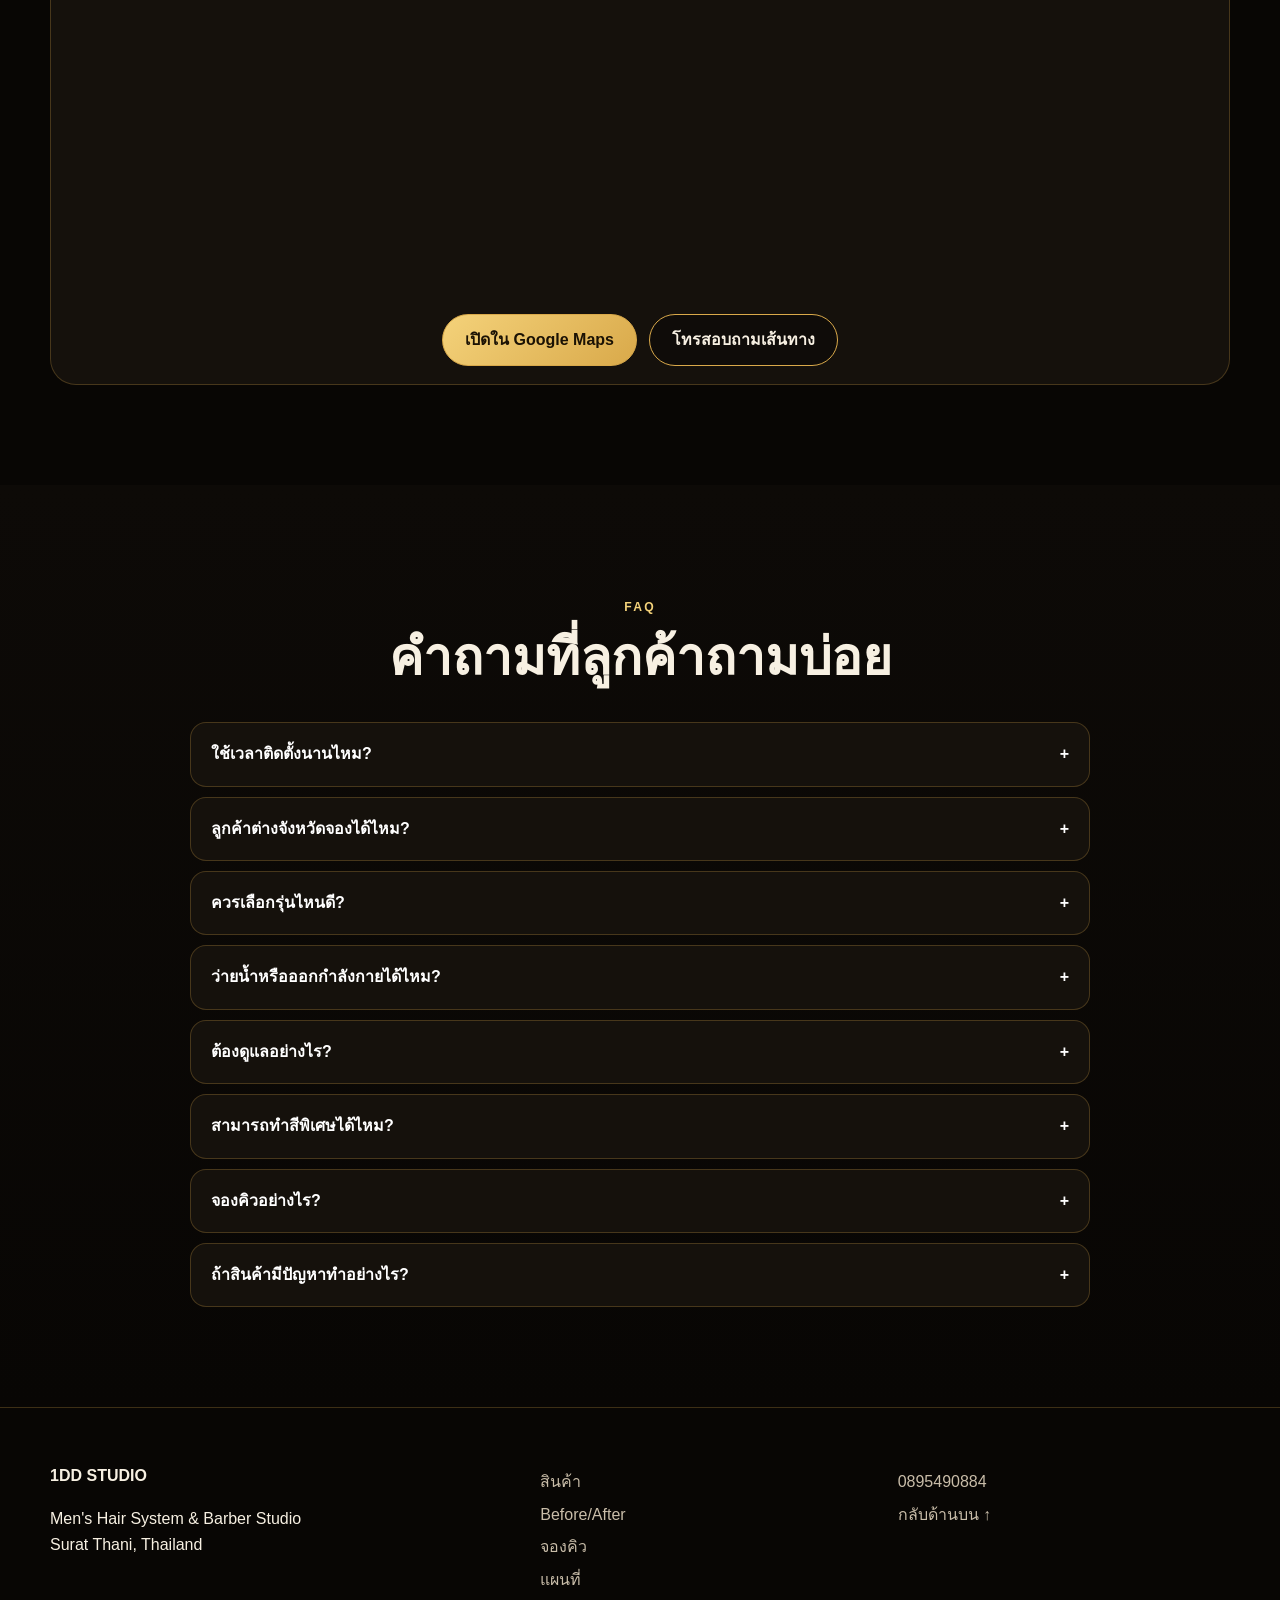
==== commit 18985f4f: "Add files via upload" ====
--- a/index.html
+++ b/index.html
@@ -1,5 +1,5 @@
 <!doctype html>
-<!-- 1DD STUDIO V8.0 — Before/After 900x1100 full-photo slider -->
+<!-- 1DD STUDIO V9.0 — paired Before/After case slider -->
 <html lang="th">
 <head>
   <meta charset="utf-8" />
@@ -92,30 +92,51 @@
       </div>
     </section>
 
-    <section class="before-after" id="before-after">
+    <section class="before-after before-after-v9" id="before-after">
       <div class="container">
         <div class="section-title center">
-          <p class="eyebrow gold">REAL TRANSFORMATION</p>
-          <h2>Before / After</h2>
-          <p data-th="เลื่อนดูภาพผลงานจริงแบบเต็มภาพ" data-en="Browse full-size real transformation photos">เลื่อนดูภาพผลงานจริงแบบเต็มภาพ</p>
-        </div>
-        <div class="ba-slider-shell">
-          <button class="circle-btn" id="baPrev" aria-label="ภาพก่อนหน้า">‹</button>
-          <article class="ba-slide-card">
-            <div class="ba-slide-media">
-              <img id="baSlideImage" src="ba-v7-01.jpg" alt="Before / After result">
-              <span class="ba-slide-badge" id="baSlideBadge">01 / 08</span>
+          <p class="eyebrow gold">REAL CLIENT TRANSFORMATIONS</p>
+          <h2 data-th="ผลงานจริงจากลูกค้า" data-en="Real Client Transformations">ผลงานจริงจากลูกค้า</h2>
+          <p data-th="เลื่อนดูทีละเคส เปรียบเทียบก่อนทำและหลังทำได้ชัดเจน" data-en="Browse one case at a time and compare the full before and after photos.">เลื่อนดูทีละเคส เปรียบเทียบก่อนทำและหลังทำได้ชัดเจน</p>
+        </div>
+
+        <div class="ba-pair-slider">
+          <button class="circle-btn ba-pair-arrow" id="baPrev" aria-label="เคสก่อนหน้า">‹</button>
+
+          <article class="ba-pair-card" id="baPairCard">
+            <div class="ba-pair-grid">
+              <figure class="ba-pair-panel">
+                <figcaption class="ba-pair-label before">BEFORE <span>ก่อนทำ</span></figcaption>
+                <div class="ba-pair-media">
+                  <img id="baBeforeImage" src="before-v9-01.jpg" alt="Before case 1">
+                </div>
+              </figure>
+
+              <figure class="ba-pair-panel">
+                <figcaption class="ba-pair-label after">AFTER <span>หลังทำ</span></figcaption>
+                <div class="ba-pair-media">
+                  <img id="baAfterImage" src="after-v9-01.jpg" alt="After case 1">
+                </div>
+              </figure>
             </div>
-            <div class="ba-slide-copy">
-              <h3 id="baTitle"></h3>
-              <p id="baText"></p>
+
+            <div class="ba-pair-copy">
+              <div>
+                <p class="eyebrow gold" id="baSlideBadge">CASE 01 / 09</p>
+                <h3 id="baTitle">ผลงานจริง เคสที่ 1</h3>
+                <p id="baText">ภาพก่อนทำและหลังทำจากลูกค้าจริง 1DD STUDIO</p>
+              </div>
+              <a class="btn btn-gold" href="#booking" data-th="จองคิวปรึกษา" data-en="Book a consultation">จองคิวปรึกษา</a>
             </div>
           </article>
-          <button class="circle-btn" id="baNext" aria-label="ภาพถัดไป">›</button>
-        </div>
-        <div class="ba-dots" id="baDots" aria-label="เลือกภาพ Before / After"></div>
-      </div>
-    </section>
+
+          <button class="circle-btn ba-pair-arrow" id="baNext" aria-label="เคสถัดไป">›</button>
+        </div>
+
+        <div class="ba-dots" id="baDots" aria-label="เลือกเคส Before / After"></div>
+      </div>
+    </section>
+
 
     <section class="process container" id="process">
       <div class="section-title">
--- a/styles.css
+++ b/styles.css
@@ -87,3 +87,142 @@
     top:44%;
   }
 }
+
+
+/* =========================================================
+   V9.0 — Separate Before / After paired case slider
+   Desktop: Before left / After right
+   Mobile: Before above / After below
+   Every source is standardized to 900x1100 for equal alignment.
+   ========================================================= */
+.before-after-v9{
+  padding:90px 0;
+  overflow:hidden;
+}
+.ba-pair-slider{
+  display:grid;
+  grid-template-columns:auto minmax(0,980px) auto;
+  align-items:center;
+  justify-content:center;
+  gap:18px;
+}
+.ba-pair-card{
+  width:100%;
+  border:1px solid var(--line);
+  border-radius:28px;
+  overflow:hidden;
+  background:linear-gradient(160deg,#17120d,#090705);
+  box-shadow:var(--shadow);
+}
+.ba-pair-grid{
+  display:grid;
+  grid-template-columns:repeat(2,minmax(0,1fr));
+  gap:1px;
+  background:var(--line);
+}
+.ba-pair-panel{
+  position:relative;
+  margin:0;
+  min-width:0;
+  background:#0a0806;
+}
+.ba-pair-label{
+  position:absolute;
+  z-index:3;
+  top:14px;
+  left:14px;
+  display:flex;
+  align-items:center;
+  gap:8px;
+  padding:8px 13px;
+  border-radius:999px;
+  background:rgba(0,0,0,.82);
+  border:1px solid var(--gold);
+  color:#fff;
+  font-size:.82rem;
+  font-weight:950;
+  letter-spacing:.08em;
+  box-shadow:0 8px 25px rgba(0,0,0,.38);
+}
+.ba-pair-label span{
+  color:var(--muted);
+  font-size:.72rem;
+  letter-spacing:0;
+}
+.ba-pair-label.after{
+  background:linear-gradient(135deg,var(--gold2),var(--gold));
+  color:#181006;
+  border-color:transparent;
+}
+.ba-pair-label.after span{color:#31200d}
+.ba-pair-media{
+  width:100%;
+  aspect-ratio:9/11;
+  display:grid;
+  place-items:center;
+  overflow:hidden;
+  background:#080604;
+}
+.ba-pair-media img{
+  width:100%;
+  height:100%;
+  object-fit:contain;
+  object-position:center;
+  display:block;
+}
+.ba-pair-copy{
+  display:flex;
+  justify-content:space-between;
+  align-items:center;
+  gap:24px;
+  padding:22px 26px 25px;
+}
+.ba-pair-copy h3{margin:3px 0 4px}
+.ba-pair-copy p{margin:0;color:var(--muted)}
+.ba-pair-enter{animation:baPairEnter .36s ease both}
+@keyframes baPairEnter{
+  from{opacity:.35;transform:translateY(5px)}
+  to{opacity:1;transform:none}
+}
+.ba-pair-arrow{flex:0 0 auto}
+.before-after-v9 .ba-dots{margin-top:20px}
+
+@media(max-width:760px){
+  .before-after-v9{padding:72px 0}
+  .ba-pair-slider{
+    grid-template-columns:1fr;
+    position:relative;
+  }
+  .ba-pair-grid{
+    grid-template-columns:1fr;
+  }
+  .ba-pair-media{
+    aspect-ratio:9/11;
+  }
+  .ba-pair-arrow{
+    position:absolute;
+    z-index:8;
+    top:46%;
+  }
+  #baPrev.ba-pair-arrow{left:8px}
+  #baNext.ba-pair-arrow{right:8px}
+  .ba-pair-copy{
+    align-items:stretch;
+    flex-direction:column;
+    gap:14px;
+    padding:18px;
+  }
+  .ba-pair-copy .btn{width:100%}
+}
+
+@media(max-width:430px){
+  .ba-pair-label{
+    top:10px;
+    left:10px;
+    padding:7px 10px;
+  }
+  .ba-pair-arrow{
+    width:42px;
+    height:42px;
+  }
+}
--- a/styles.css
+++ b/styles.css
@@ -87,3 +87,142 @@
     top:44%;
   }
 }
+
+
+/* =========================================================
+   V9.0 — Separate Before / After paired case slider
+   Desktop: Before left / After right
+   Mobile: Before above / After below
+   Every source is standardized to 900x1100 for equal alignment.
+   ========================================================= */
+.before-after-v9{
+  padding:90px 0;
+  overflow:hidden;
+}
+.ba-pair-slider{
+  display:grid;
+  grid-template-columns:auto minmax(0,980px) auto;
+  align-items:center;
+  justify-content:center;
+  gap:18px;
+}
+.ba-pair-card{
+  width:100%;
+  border:1px solid var(--line);
+  border-radius:28px;
+  overflow:hidden;
+  background:linear-gradient(160deg,#17120d,#090705);
+  box-shadow:var(--shadow);
+}
+.ba-pair-grid{
+  display:grid;
+  grid-template-columns:repeat(2,minmax(0,1fr));
+  gap:1px;
+  background:var(--line);
+}
+.ba-pair-panel{
+  position:relative;
+  margin:0;
+  min-width:0;
+  background:#0a0806;
+}
+.ba-pair-label{
+  position:absolute;
+  z-index:3;
+  top:14px;
+  left:14px;
+  display:flex;
+  align-items:center;
+  gap:8px;
+  padding:8px 13px;
+  border-radius:999px;
+  background:rgba(0,0,0,.82);
+  border:1px solid var(--gold);
+  color:#fff;
+  font-size:.82rem;
+  font-weight:950;
+  letter-spacing:.08em;
+  box-shadow:0 8px 25px rgba(0,0,0,.38);
+}
+.ba-pair-label span{
+  color:var(--muted);
+  font-size:.72rem;
+  letter-spacing:0;
+}
+.ba-pair-label.after{
+  background:linear-gradient(135deg,var(--gold2),var(--gold));
+  color:#181006;
+  border-color:transparent;
+}
+.ba-pair-label.after span{color:#31200d}
+.ba-pair-media{
+  width:100%;
+  aspect-ratio:9/11;
+  display:grid;
+  place-items:center;
+  overflow:hidden;
+  background:#080604;
+}
+.ba-pair-media img{
+  width:100%;
+  height:100%;
+  object-fit:contain;
+  object-position:center;
+  display:block;
+}
+.ba-pair-copy{
+  display:flex;
+  justify-content:space-between;
+  align-items:center;
+  gap:24px;
+  padding:22px 26px 25px;
+}
+.ba-pair-copy h3{margin:3px 0 4px}
+.ba-pair-copy p{margin:0;color:var(--muted)}
+.ba-pair-enter{animation:baPairEnter .36s ease both}
+@keyframes baPairEnter{
+  from{opacity:.35;transform:translateY(5px)}
+  to{opacity:1;transform:none}
+}
+.ba-pair-arrow{flex:0 0 auto}
+.before-after-v9 .ba-dots{margin-top:20px}
+
+@media(max-width:760px){
+  .before-after-v9{padding:72px 0}
+  .ba-pair-slider{
+    grid-template-columns:1fr;
+    position:relative;
+  }
+  .ba-pair-grid{
+    grid-template-columns:1fr;
+  }
+  .ba-pair-media{
+    aspect-ratio:9/11;
+  }
+  .ba-pair-arrow{
+    position:absolute;
+    z-index:8;
+    top:46%;
+  }
+  #baPrev.ba-pair-arrow{left:8px}
+  #baNext.ba-pair-arrow{right:8px}
+  .ba-pair-copy{
+    align-items:stretch;
+    flex-direction:column;
+    gap:14px;
+    padding:18px;
+  }
+  .ba-pair-copy .btn{width:100%}
+}
+
+@media(max-width:430px){
+  .ba-pair-label{
+    top:10px;
+    left:10px;
+    padding:7px 10px;
+  }
+  .ba-pair-arrow{
+    width:42px;
+    height:42px;
+  }
+}
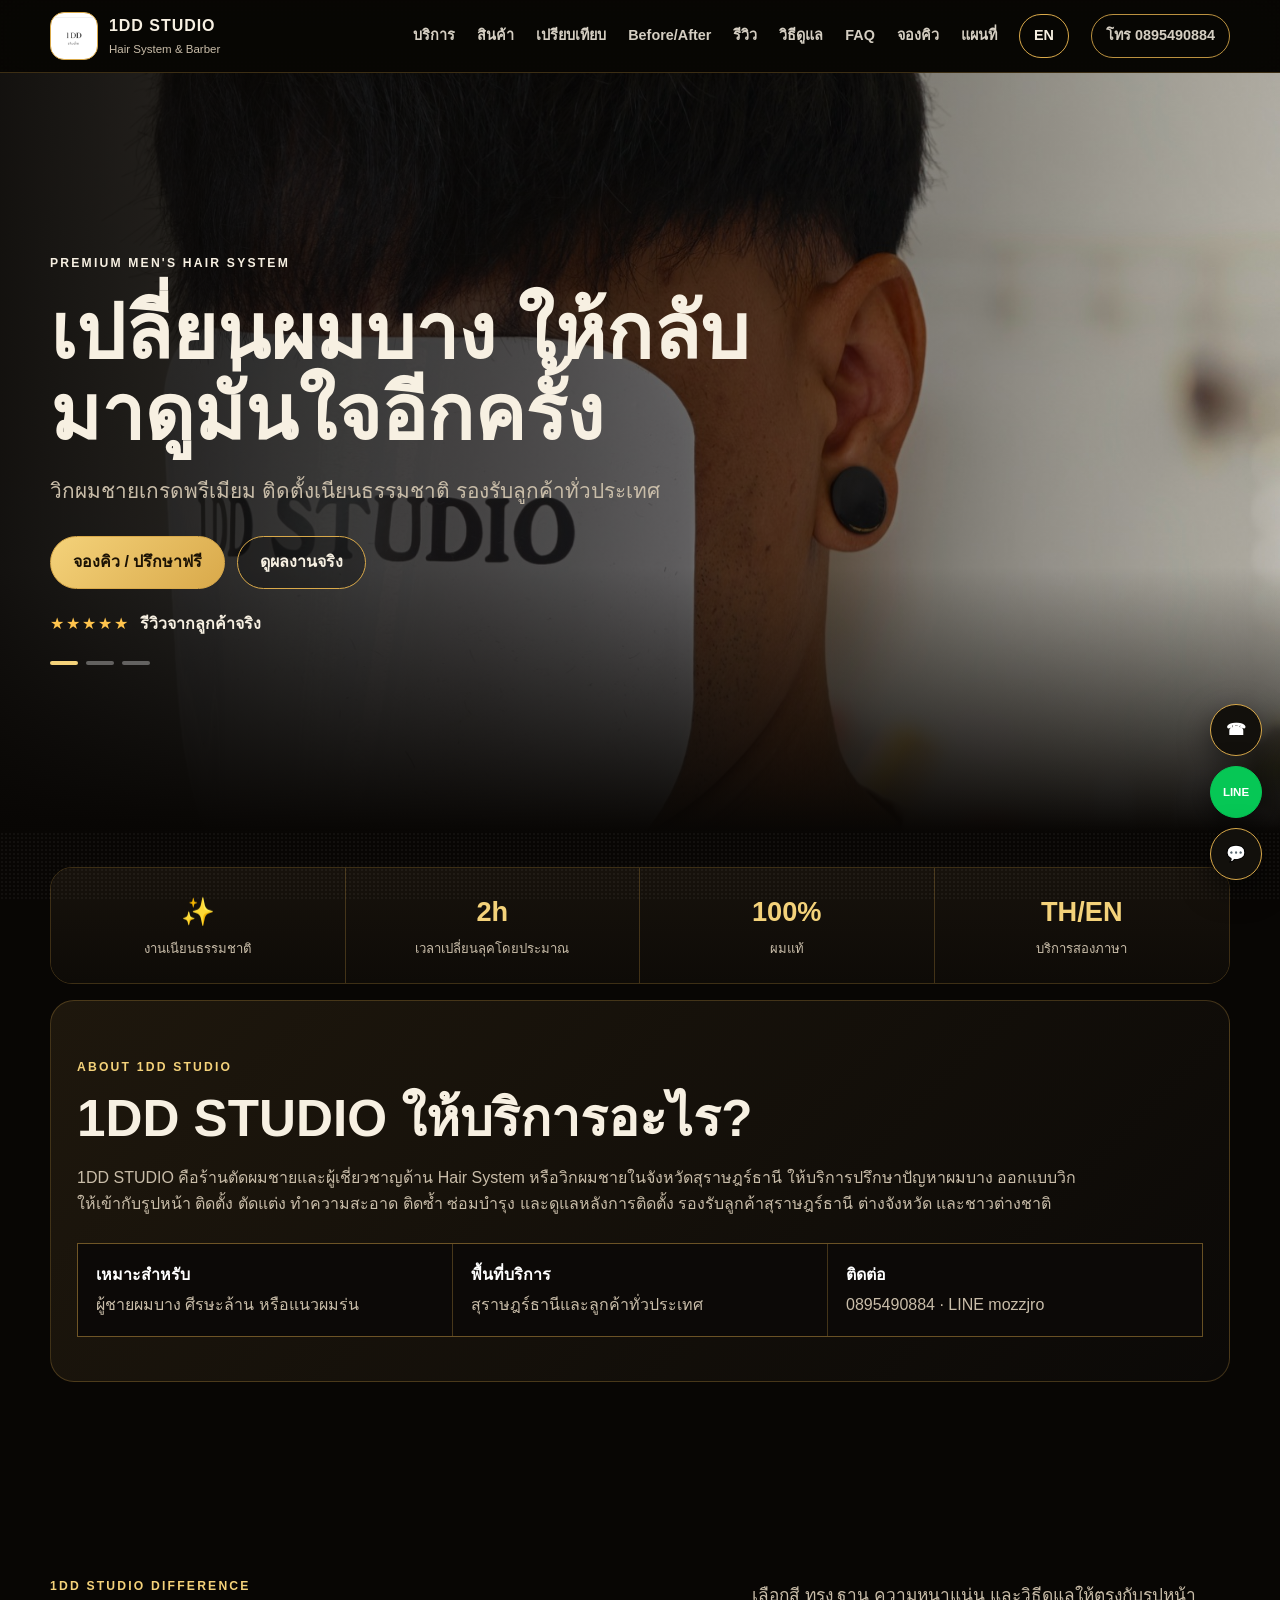
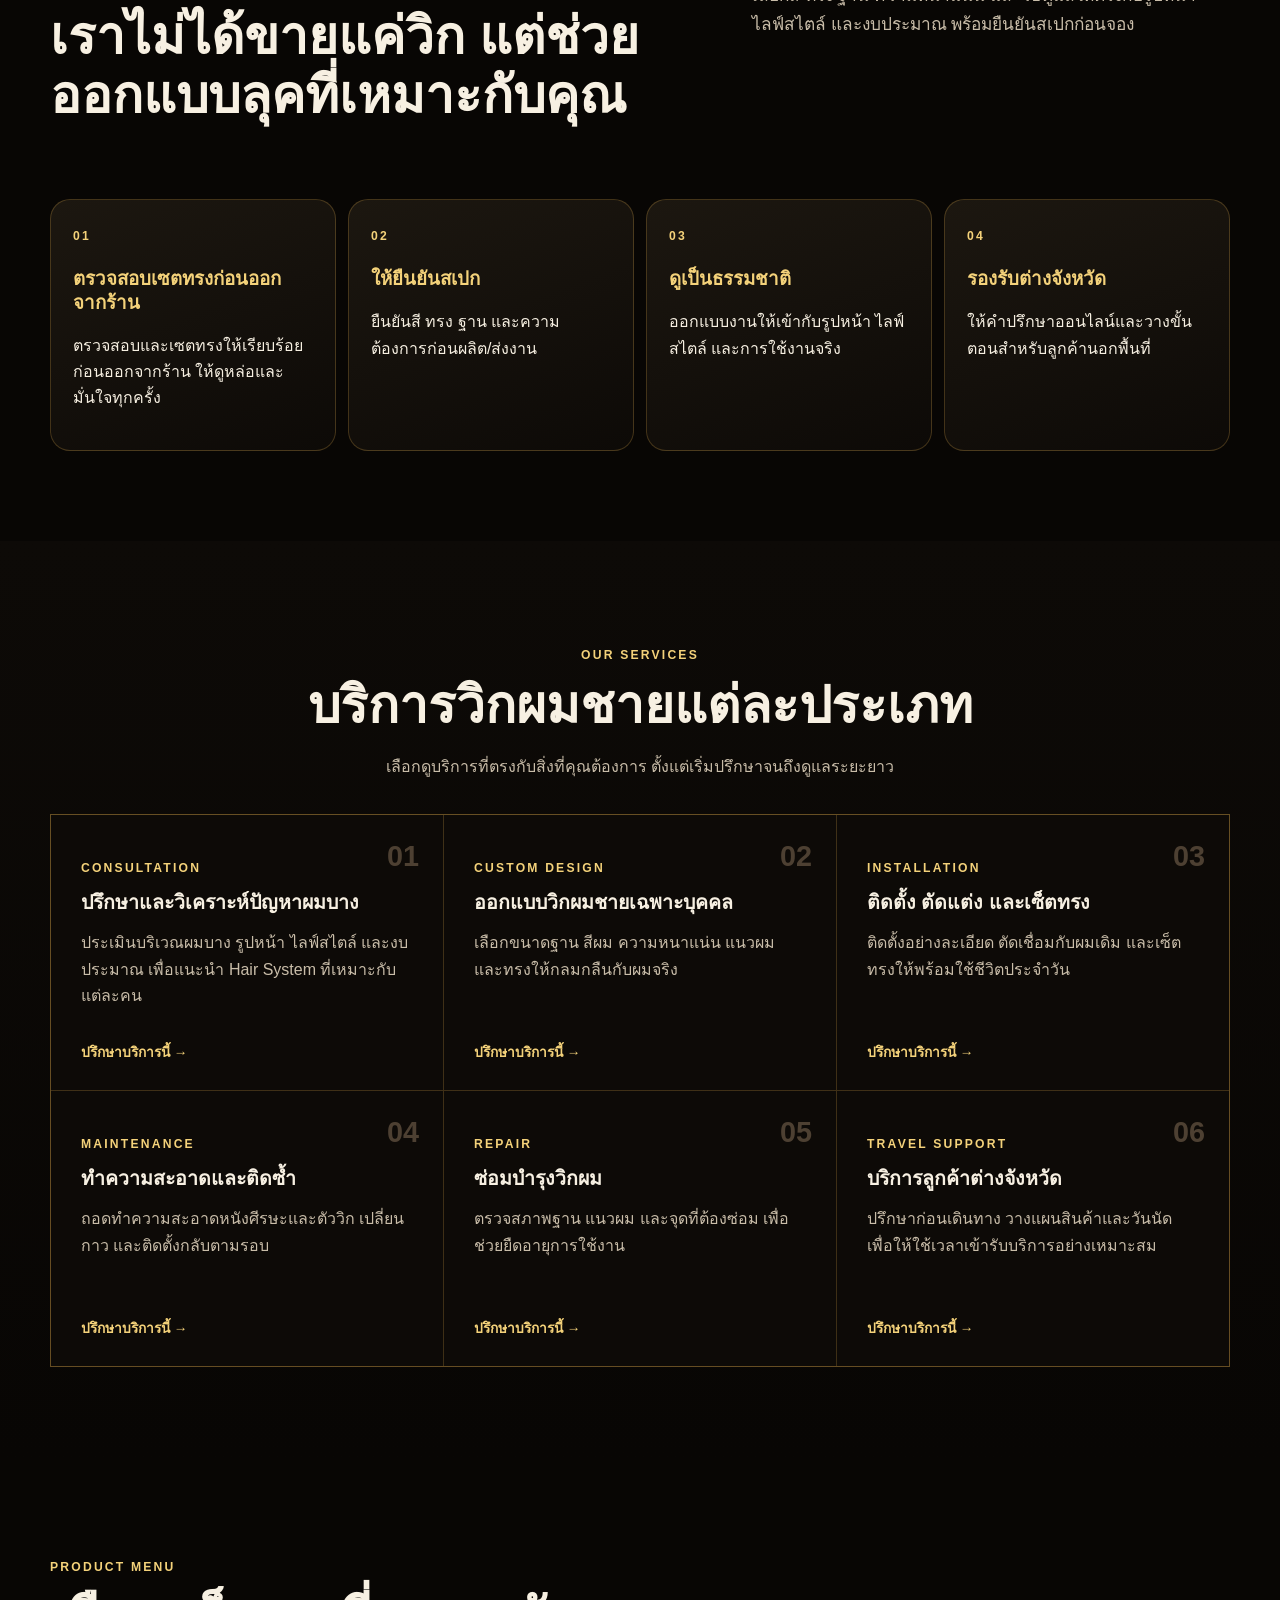
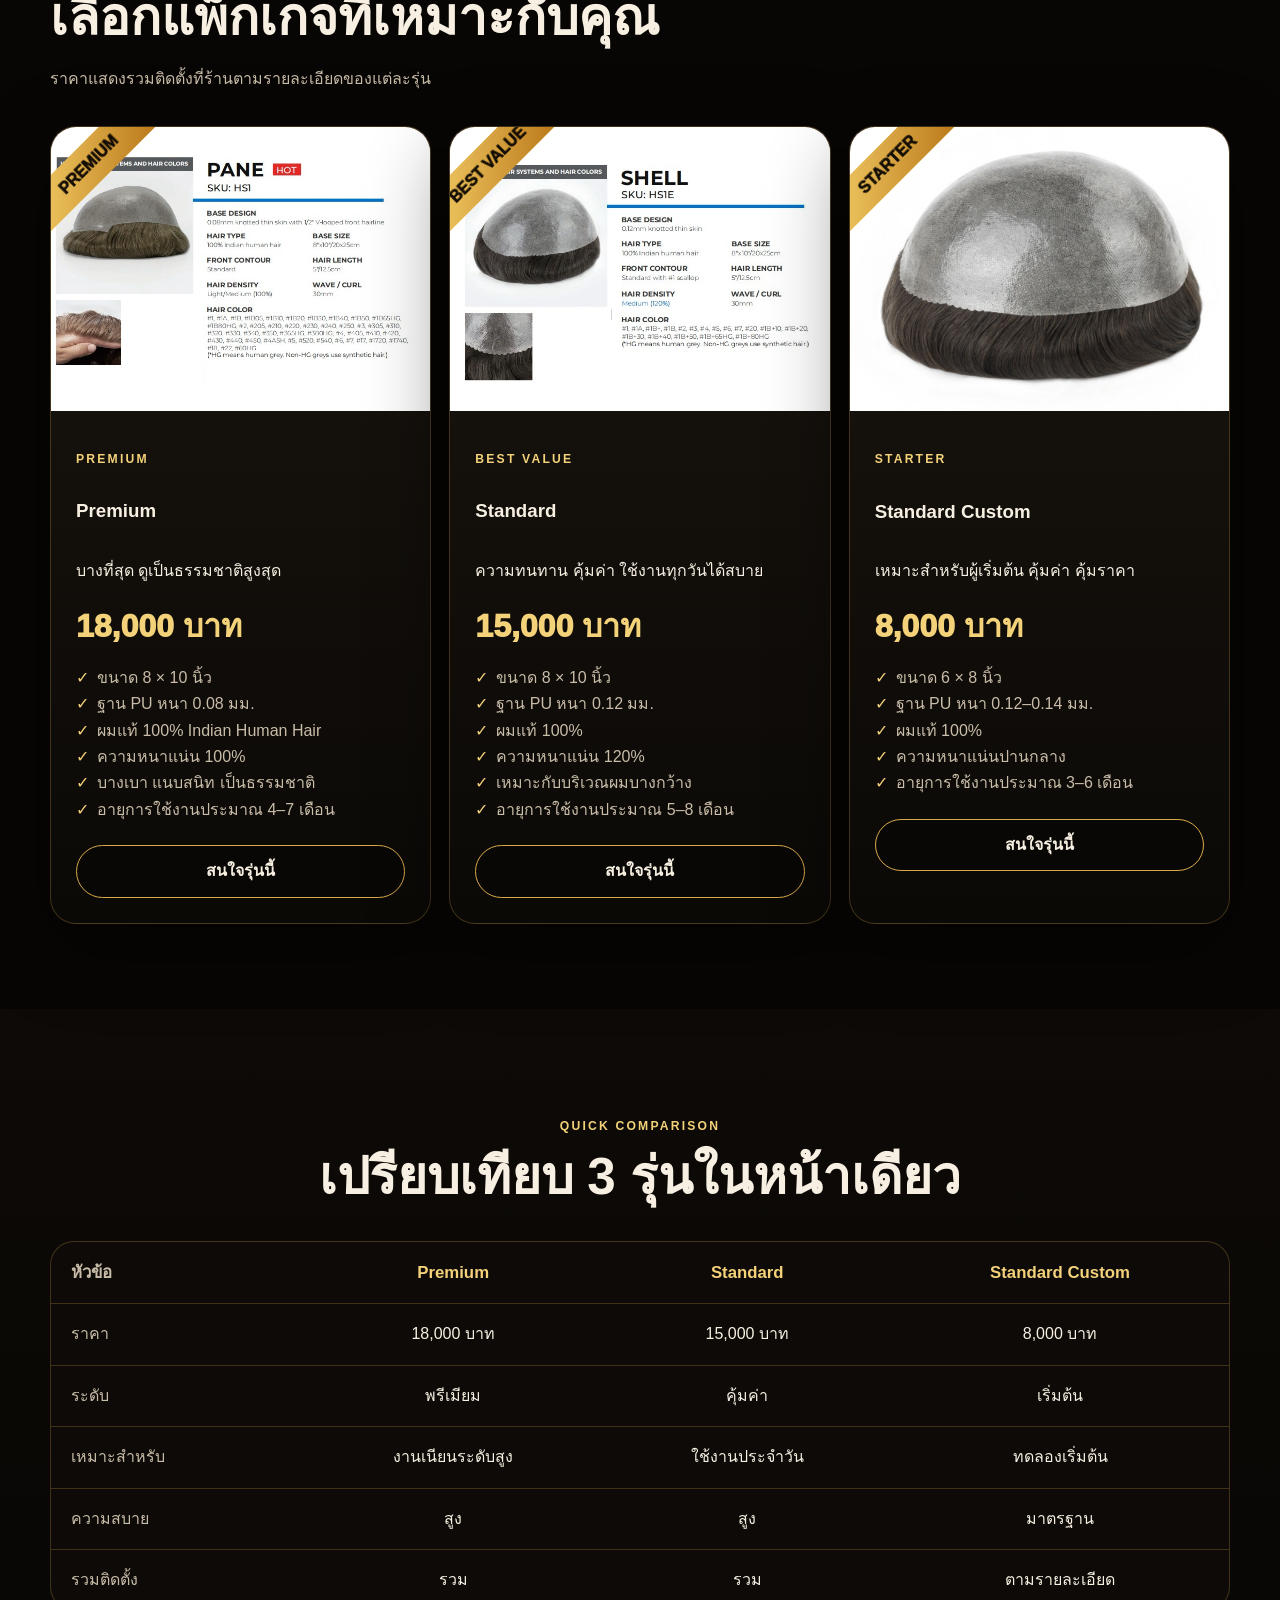
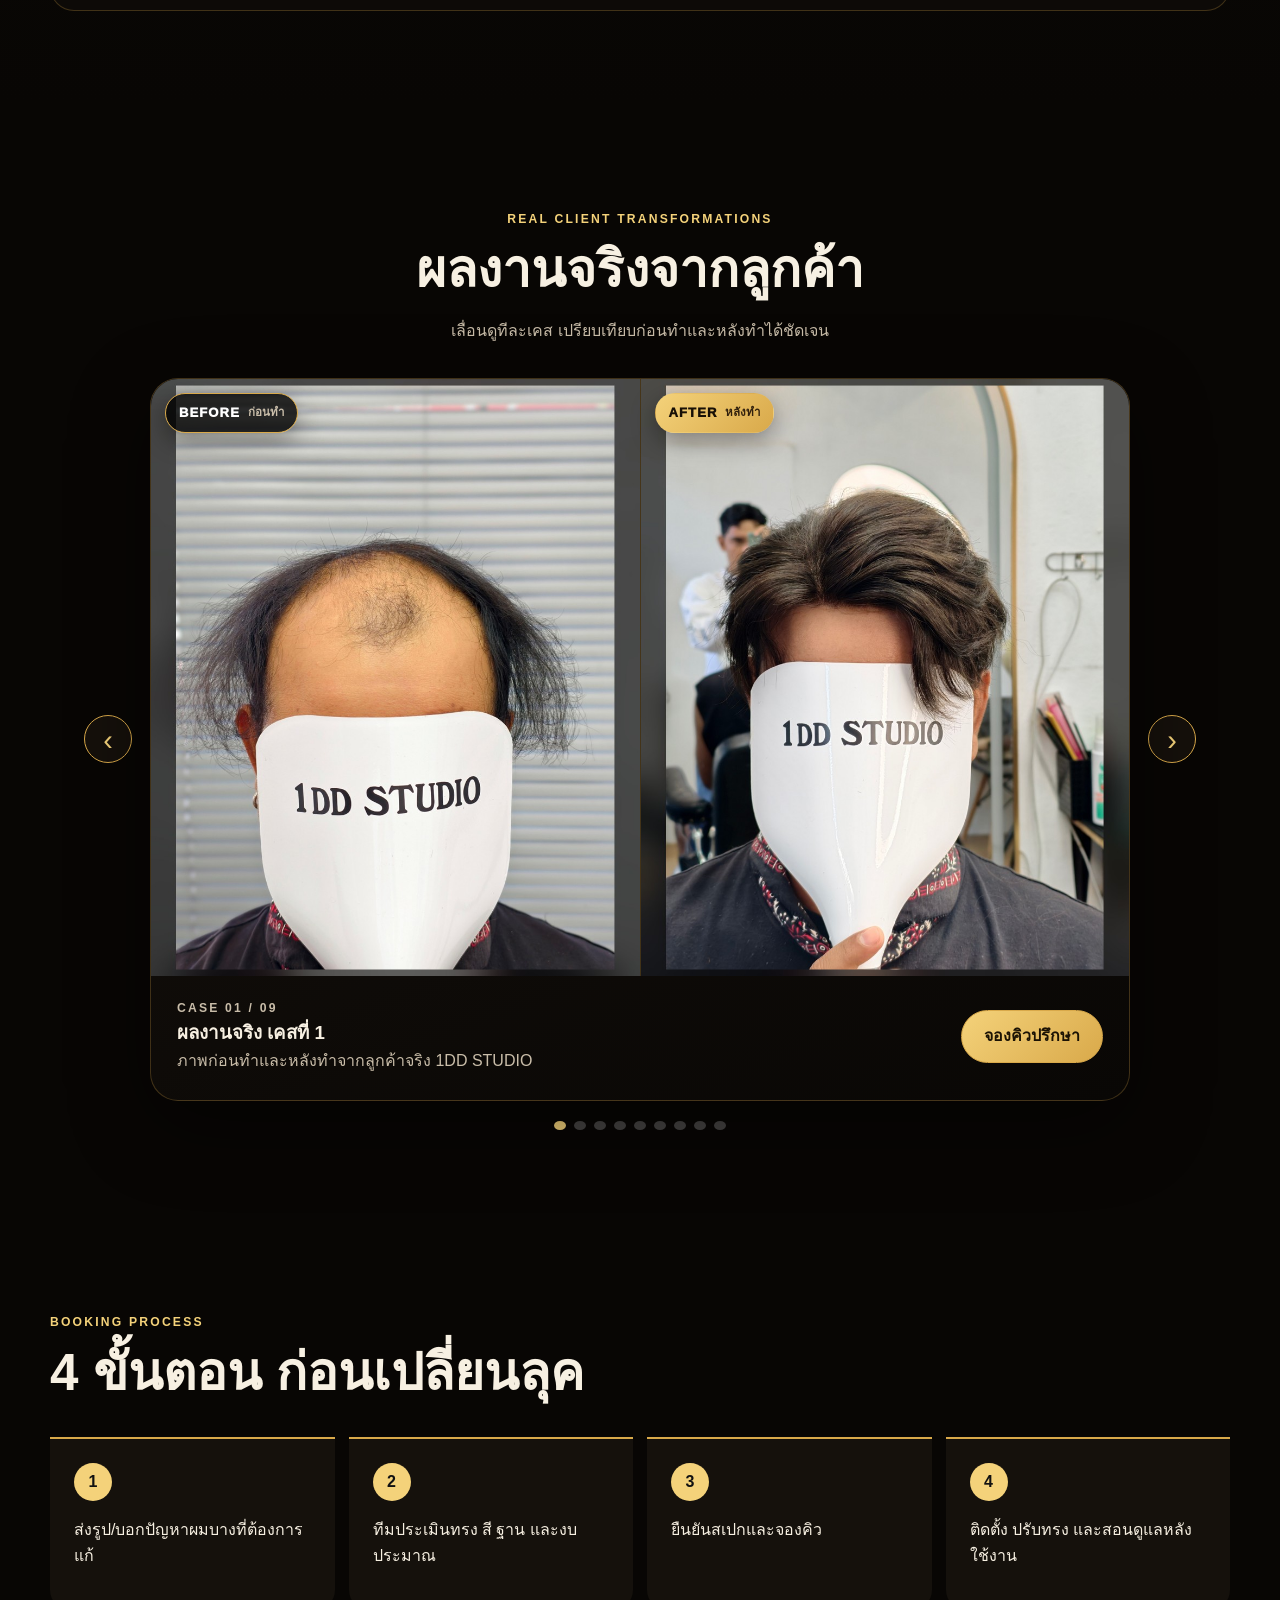
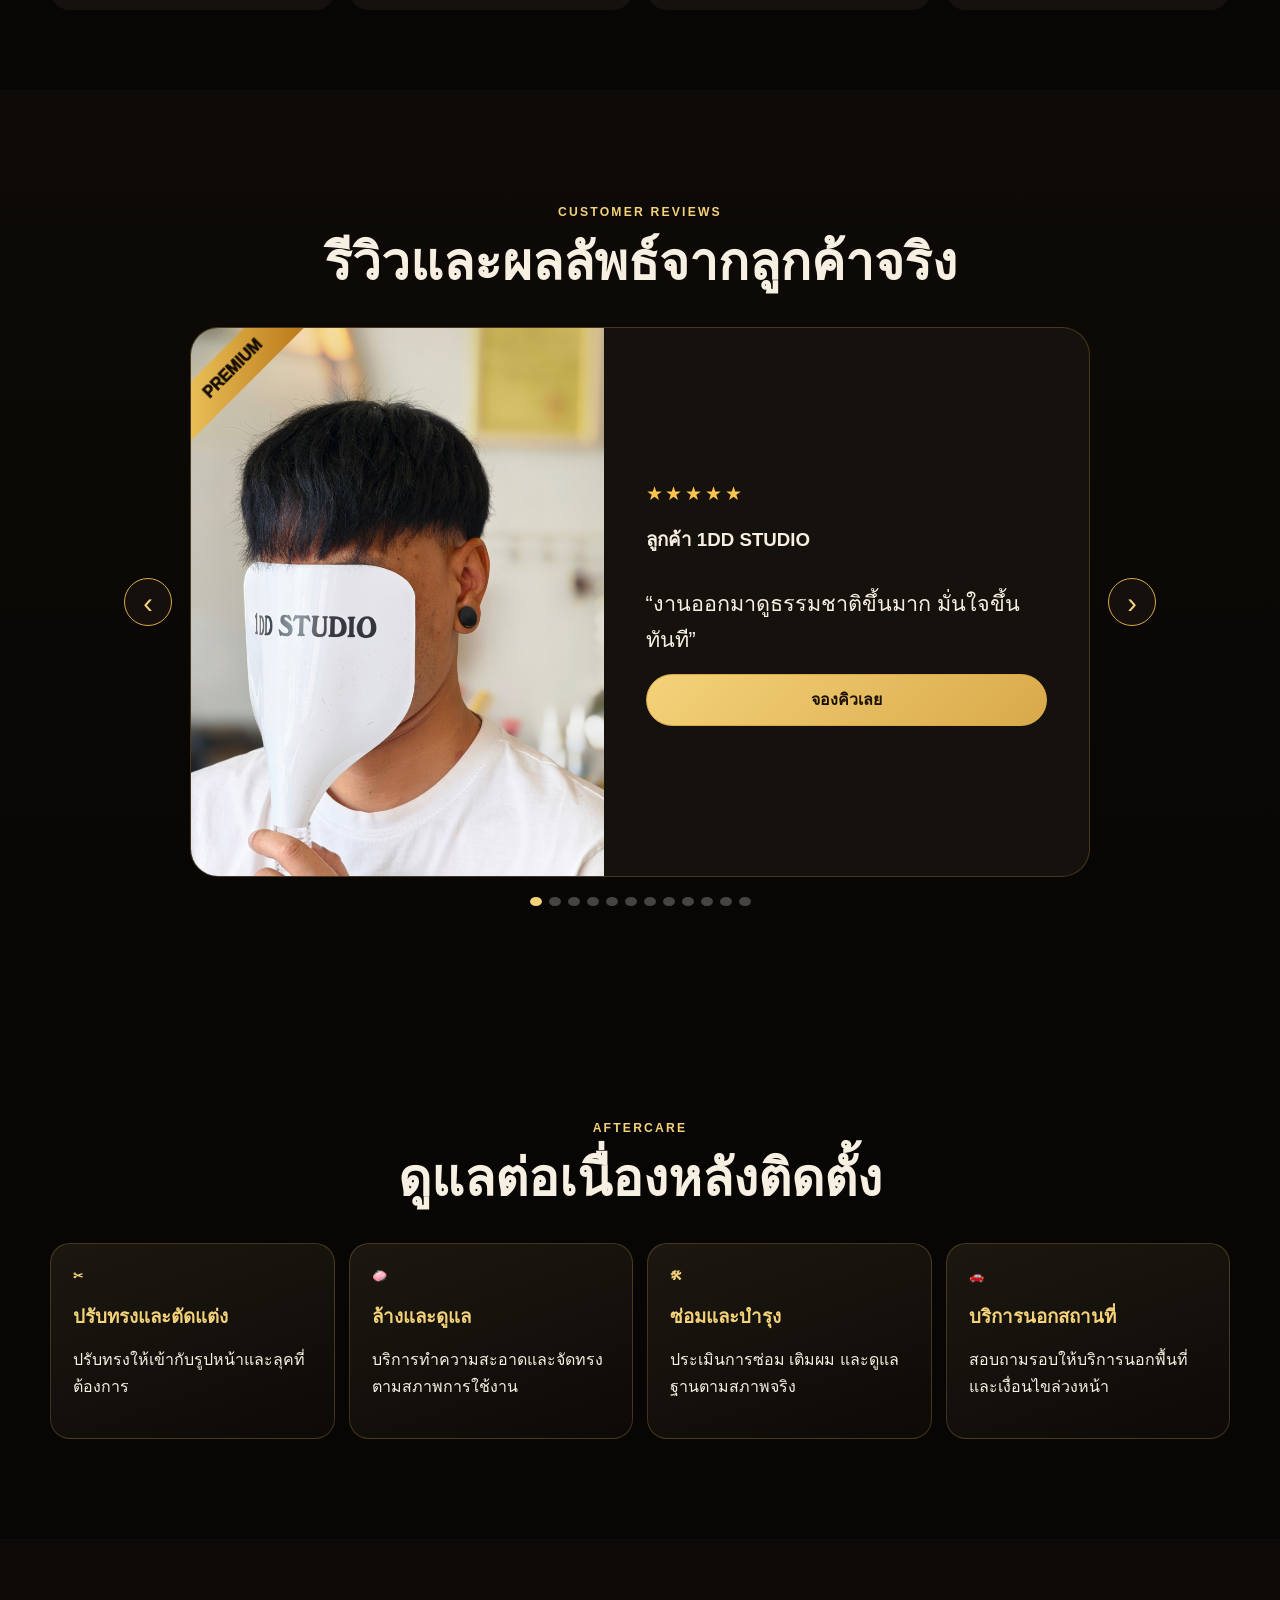
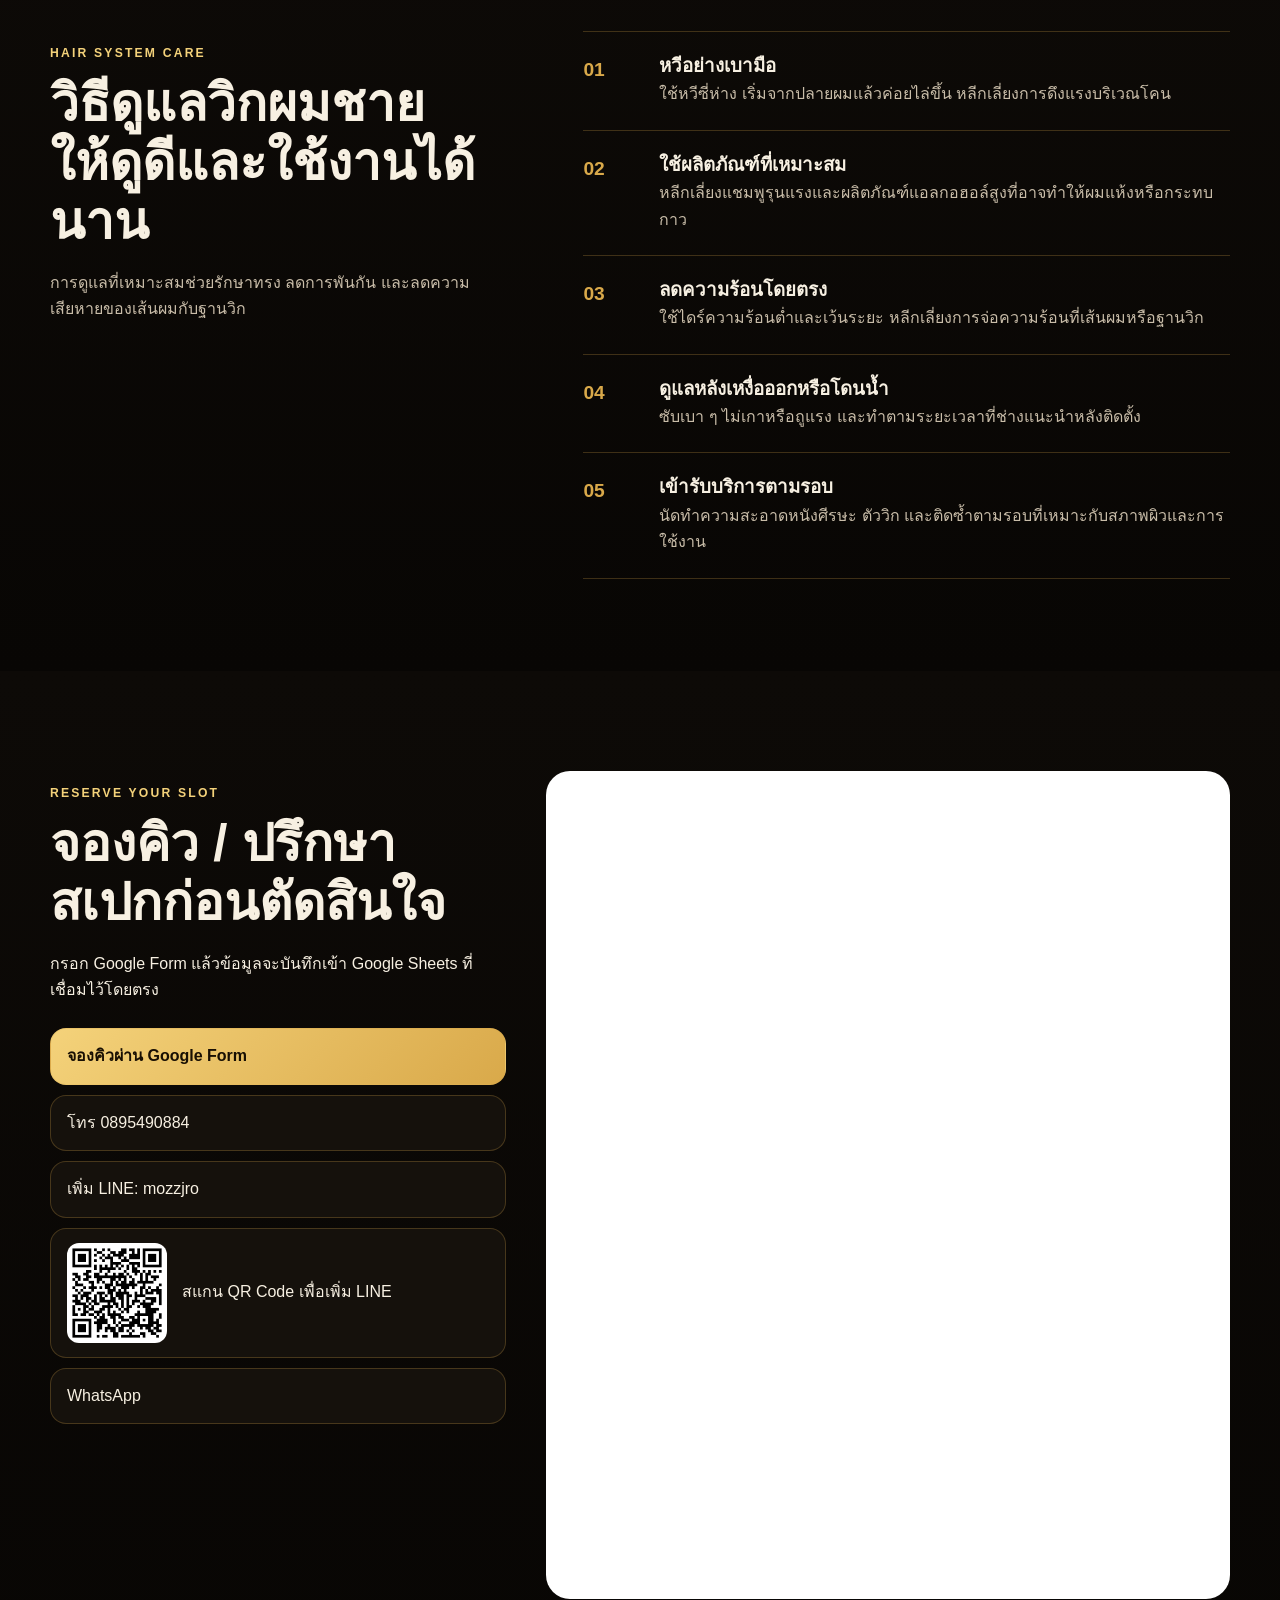
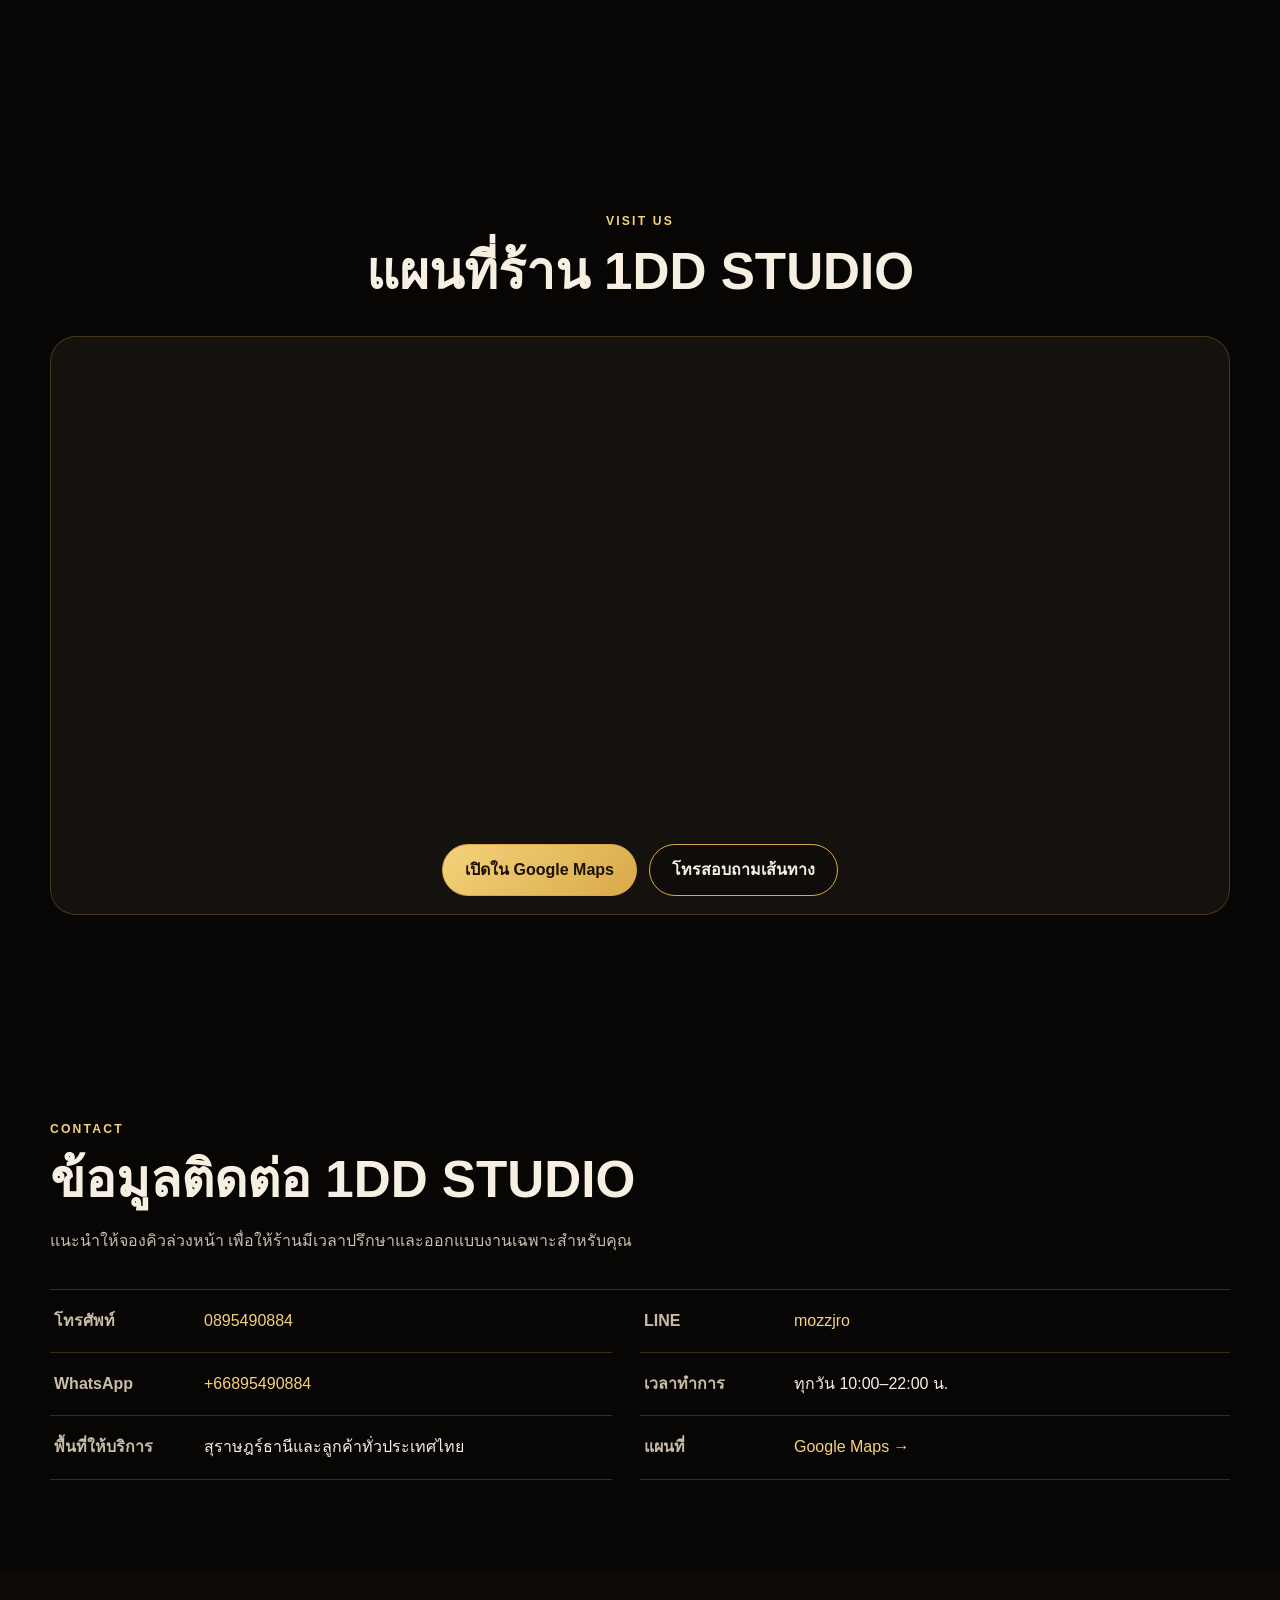
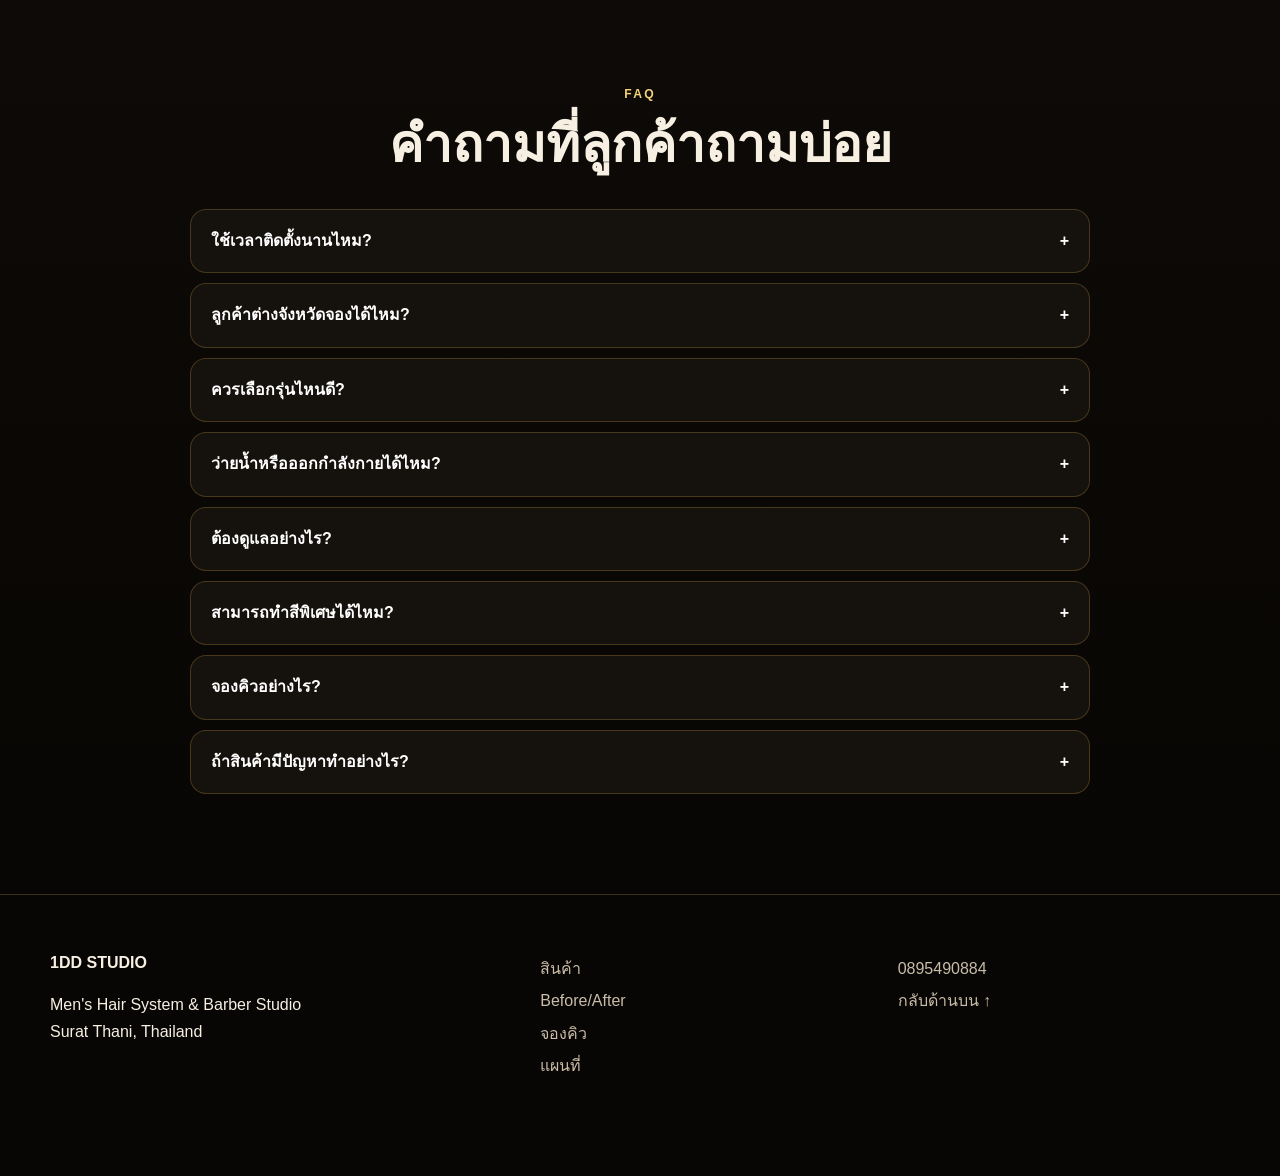
==== commit 9aac3827: "Add files via upload" ====
--- a/index.html
+++ b/index.html
@@ -1,5 +1,5 @@
 <!doctype html>
-<!-- 1DD STUDIO V9.0 — paired Before/After case slider -->
+<!-- 1DD STUDIO V9 GEO — V9.0 paired Before/After preserved -->
 <html lang="th">
 <head>
   <meta charset="utf-8" />
@@ -12,6 +12,8 @@
   <meta property="og:description" content="วิกผมชายพรีเมียม งานเนียนธรรมชาติ พร้อมบริการติดตั้งและให้คำปรึกษา" />
   <meta property="og:type" content="website" />
   <meta property="og:image" content="hero-1.jpg" />
+  <meta property="og:locale" content="th_TH" />
+  <link rel="canonical" href="https://1ddstudio.pages.dev/" />
   <link rel="icon" href="logo-1dd-studio.jpg" />
   <link rel="manifest" href="manifest.webmanifest" />
   <link rel="preload" href="styles.css" as="style" />
@@ -28,10 +30,13 @@
     </a>
     <button class="nav-toggle" aria-label="เปิดเมนู" aria-expanded="false">☰</button>
     <nav class="nav" aria-label="เมนูหลัก">
+      <a href="#main-services" data-th="บริการ" data-en="Services">บริการ</a>
       <a href="#products" data-th="สินค้า" data-en="Products">สินค้า</a>
       <a href="#comparison" data-th="เปรียบเทียบ" data-en="Compare">เปรียบเทียบ</a>
       <a href="#before-after">Before/After</a>
       <a href="#reviews" data-th="รีวิว" data-en="Reviews">รีวิว</a>
+      <a href="#care-guide" data-th="วิธีดูแล" data-en="Care">วิธีดูแล</a>
+      <a href="#faq">FAQ</a>
       <a href="#booking" data-th="จองคิว" data-en="Booking">จองคิว</a>
       <a href="#location" data-th="แผนที่" data-en="Map">แผนที่</a>
       <button class="lang-toggle" id="langToggle" type="button" aria-label="Switch language">EN</button>
@@ -63,6 +68,13 @@
       <div><strong>TH/EN</strong><span data-th="บริการสองภาษา" data-en="Bilingual support">บริการสองภาษา</span></div>
     </section>
 
+    <section class="geo-answer container" id="about" aria-labelledby="about-title">
+      <p class="eyebrow gold">ABOUT 1DD STUDIO</p>
+      <h2 id="about-title" data-th="1DD STUDIO ให้บริการอะไร?" data-en="What does 1DD STUDIO do?">1DD STUDIO ให้บริการอะไร?</h2>
+      <p data-th="1DD STUDIO คือร้านตัดผมชายและผู้เชี่ยวชาญด้าน Hair System หรือวิกผมชายในจังหวัดสุราษฎร์ธานี ให้บริการปรึกษาปัญหาผมบาง ออกแบบวิกให้เข้ากับรูปหน้า ติดตั้ง ตัดแต่ง ทำความสะอาด ติดซ้ำ ซ่อมบำรุง และดูแลหลังการติดตั้ง รองรับลูกค้าสุราษฎร์ธานี ต่างจังหวัด และชาวต่างชาติ" data-en="1DD STUDIO is a men's barber and hair-system specialist in Surat Thani, Thailand. We provide consultation for thinning hair, personalized hair-system design, installation, haircut and styling, cleaning, rebonding, repair and ongoing aftercare for local, out-of-province and international clients.">1DD STUDIO คือร้านตัดผมชายและผู้เชี่ยวชาญด้าน Hair System หรือวิกผมชายในจังหวัดสุราษฎร์ธานี ให้บริการปรึกษาปัญหาผมบาง ออกแบบวิกให้เข้ากับรูปหน้า ติดตั้ง ตัดแต่ง ทำความสะอาด ติดซ้ำ ซ่อมบำรุง และดูแลหลังการติดตั้ง รองรับลูกค้าสุราษฎร์ธานี ต่างจังหวัด และชาวต่างชาติ</p>
+      <div class="geo-facts"><span><b>เหมาะสำหรับ</b> ผู้ชายผมบาง ศีรษะล้าน หรือแนวผมร่น</span><span><b>พื้นที่บริการ</b> สุราษฎร์ธานีและลูกค้าทั่วประเทศ</span><span><b>ติดต่อ</b> 0895490884 · LINE mozzjro</span></div>
+    </section>
+
     <section class="intro container">
       <div>
         <p class="eyebrow gold">1DD STUDIO DIFFERENCE</p>
@@ -72,6 +84,13 @@
     </section>
 
     <section class="benefits container" id="benefits"></section>
+
+    <section class="main-services section-dark" id="main-services">
+      <div class="container">
+        <div class="section-title center"><p class="eyebrow gold">OUR SERVICES</p><h2 data-th="บริการวิกผมชายแต่ละประเภท" data-en="Men's hair-system services">บริการวิกผมชายแต่ละประเภท</h2><p data-th="เลือกดูบริการที่ตรงกับสิ่งที่คุณต้องการ ตั้งแต่เริ่มปรึกษาจนถึงดูแลระยะยาว" data-en="Explore services from your first consultation through long-term maintenance.">เลือกดูบริการที่ตรงกับสิ่งที่คุณต้องการ ตั้งแต่เริ่มปรึกษาจนถึงดูแลระยะยาว</p></div>
+        <div class="geo-service-grid" id="mainServiceGrid"></div>
+      </div>
+    </section>
 
     <section class="products container" id="products">
       <div class="section-title">
@@ -164,6 +183,13 @@
     <section class="services container" id="services">
       <div class="section-title center"><p class="eyebrow gold">AFTERCARE</p><h2 data-th="ดูแลต่อเนื่องหลังติดตั้ง" data-en="Aftercare services">ดูแลต่อเนื่องหลังติดตั้ง</h2></div>
       <div class="service-grid" id="serviceGrid"></div>
+    </section>
+
+    <section class="care-guide section-dark" id="care-guide">
+      <div class="container care-grid">
+        <div><p class="eyebrow gold">HAIR SYSTEM CARE</p><h2 data-th="วิธีดูแลวิกผมชายให้ดูดีและใช้งานได้นาน" data-en="How to care for your men's hair system">วิธีดูแลวิกผมชายให้ดูดีและใช้งานได้นาน</h2><p data-th="การดูแลที่เหมาะสมช่วยรักษาทรง ลดการพันกัน และลดความเสียหายของเส้นผมกับฐานวิก" data-en="Proper care helps preserve the style, reduce tangling and protect both the hair and base.">การดูแลที่เหมาะสมช่วยรักษาทรง ลดการพันกัน และลดความเสียหายของเส้นผมกับฐานวิก</p></div>
+        <ol class="care-list" id="careList"></ol>
+      </div>
     </section>
 
     <section class="booking section-dark" id="booking">
@@ -195,6 +221,11 @@
       </div>
     </section>
 
+    <section class="contact-details container" id="contact" aria-labelledby="contact-title">
+      <div class="section-title"><p class="eyebrow gold">CONTACT</p><h2 id="contact-title" data-th="ข้อมูลติดต่อ 1DD STUDIO" data-en="Contact 1DD STUDIO">ข้อมูลติดต่อ 1DD STUDIO</h2><p data-th="แนะนำให้จองคิวล่วงหน้า เพื่อให้ร้านมีเวลาปรึกษาและออกแบบงานเฉพาะสำหรับคุณ" data-en="Advance booking is recommended so we can reserve enough time for your consultation and personalized service.">แนะนำให้จองคิวล่วงหน้า เพื่อให้ร้านมีเวลาปรึกษาและออกแบบงานเฉพาะสำหรับคุณ</p></div>
+      <div class="contact-detail-grid" id="contactDetailGrid"></div>
+    </section>
+
     <section class="faq section-dark" id="faq">
       <div class="container">
         <div class="section-title center"><p class="eyebrow gold">FAQ</p><h2 data-th="คำถามที่ลูกค้าถามบ่อย" data-en="Frequently asked questions">คำถามที่ลูกค้าถามบ่อย</h2></div>
@@ -206,7 +237,7 @@
   <footer class="footer"><div class="container footer-grid"><div><strong>1DD STUDIO</strong><p>Men's Hair System & Barber Studio<br>Surat Thani, Thailand</p></div><div><a href="#products">สินค้า</a><a href="#before-after">Before/After</a><a href="#booking">จองคิว</a><a href="#location">แผนที่</a></div><div><a href="tel:0895490884">0895490884</a><a href="#top">กลับด้านบน ↑</a></div></div></footer>
 
   <div class="floating-actions" aria-label="ติดต่อด่วน"><a href="tel:0895490884" aria-label="โทรหาร้าน">☎</a><a id="floatingLine" href="#" target="_blank" rel="noopener" aria-label="เพิ่ม LINE">LINE</a><button id="chatOpen" type="button" aria-label="เปิดผู้ช่วยตอบคำถาม">💬</button></div>
-  <aside class="chat-panel" id="chatPanel" aria-hidden="true"><header><div><strong>1DD Assistant</strong><small>ตอบคำถามเบื้องต้น</small></div><button id="chatClose" aria-label="ปิด">×</button></header><div class="chat-body" id="chatBody"><div class="bot-msg">สวัสดีครับ สนใจสอบถามเรื่องราคา รุ่นสินค้า การจองคิว หรือการดูแลได้เลยครับ</div></div><div class="quick-questions" id="quickQuestions"></div><form id="chatForm"><input id="chatInput" placeholder="พิมพ์คำถาม..." autocomplete="off"><button>ส่ง</button></form></aside>
+  <aside class="chat-panel" id="chatPanel" aria-hidden="true"><header><div><strong>1DD AI Assistant</strong><small>ตอบจากข้อมูลของ 1DD STUDIO</small></div><button id="chatClose" aria-label="ปิด">×</button></header><div class="chat-body" id="chatBody" aria-live="polite"><div class="bot-msg">สวัสดีครับ สนใจสอบถามเรื่องบริการ ราคา การจองคิว หรือวิธีดูแล Hair System ได้เลยครับ</div></div><div class="quick-questions" id="quickQuestions"></div><form id="chatForm"><input id="chatInput" maxlength="800" placeholder="พิมพ์คำถาม..." autocomplete="off"><button>ส่ง</button></form><p class="chat-disclaimer">AI ให้ข้อมูลเบื้องต้น การประเมินเฉพาะเคสกรุณาติดต่อช่าง</p></aside>
   <div class="mobile-cta"><a href="tel:0895490884">โทร</a><a id="mobileLine" href="#" target="_blank" rel="noopener">LINE</a><a href="#booking">จองคิว</a></div>
 
   <script type="application/ld+json" id="schemaJson"></script>
--- a/styles.css
+++ b/styles.css
@@ -226,3 +226,17 @@
     height:42px;
   }
 }
+
+/* V9 GEO additions — preserve original V9 layout */
+.geo-answer{padding:44px 26px;margin-top:16px;margin-bottom:82px;border:1px solid var(--line);border-radius:24px;background:linear-gradient(135deg,rgba(210,166,89,.11),rgba(255,255,255,.015))}
+.geo-answer h2{margin:0 0 12px}.geo-answer>p:not(.eyebrow){max-width:1000px;color:var(--muted)}
+.geo-facts{display:grid;grid-template-columns:repeat(3,1fr);gap:1px;background:var(--line);margin-top:26px;border:1px solid var(--line)}
+.geo-facts span{background:#0c0907;padding:18px;color:var(--muted)}.geo-facts b{display:block;color:#fff;margin-bottom:3px}
+.main-services{padding:92px 0}.geo-service-grid{display:grid;grid-template-columns:repeat(3,1fr);gap:1px;background:var(--line);border:1px solid var(--line)}
+.geo-service-card{min-height:275px;padding:30px;background:#0d0a07;position:relative}.geo-service-card>span{position:absolute;right:24px;top:18px;color:#4d4032;font-size:1.8rem;font-weight:900}.geo-service-card h3{margin:5px 0 10px;font-size:1.22rem}.geo-service-card>p:not(.eyebrow){color:var(--muted)}.geo-service-card a{position:absolute;left:30px;bottom:26px;color:var(--gold2);font-weight:800;font-size:.86rem}
+.care-guide{padding:92px 0}.care-grid{display:grid;grid-template-columns:.8fr 1.2fr;gap:8vw;align-items:start}.care-grid>div>p:last-child{color:var(--muted)}.care-list{list-style:none;margin:0;padding:0;border-top:1px solid var(--line)}.care-list li{display:grid;grid-template-columns:58px 1fr;gap:18px;padding:22px 0;border-bottom:1px solid var(--line)}.care-list strong{color:var(--gold);font-size:1.2rem}.care-list h3{margin:0 0 4px}.care-list p{margin:0;color:var(--muted)}
+.contact-details{padding-top:92px;padding-bottom:92px}.contact-detail-grid{display:grid;grid-template-columns:repeat(2,1fr);border-top:1px solid var(--line)}.contact-detail-grid>div{display:grid;grid-template-columns:150px 1fr;padding:18px 4px;border-bottom:1px solid var(--line)}.contact-detail-grid>div:nth-child(odd){margin-right:28px}.contact-detail-grid b{color:var(--muted)}.contact-detail-grid a{color:var(--gold2)}
+@media(max-width:900px){.geo-service-grid{grid-template-columns:repeat(2,1fr)}.care-grid{grid-template-columns:1fr;gap:35px}.geo-facts{grid-template-columns:1fr}.contact-detail-grid{grid-template-columns:1fr}.contact-detail-grid>div:nth-child(odd){margin-right:0}}
+@media(max-width:600px){.geo-answer{margin-inline:18px;padding:28px 20px}.geo-service-grid{grid-template-columns:1fr}.geo-service-card{min-height:245px}.contact-detail-grid>div{grid-template-columns:115px 1fr}}
+.chat-disclaimer{margin:0;padding:8px 14px;color:var(--muted);font-size:.68rem;text-align:center;border-top:1px solid var(--line)}
+.bot-msg.typing{opacity:.7;font-style:italic}
--- a/styles.css
+++ b/styles.css
@@ -226,3 +226,17 @@
     height:42px;
   }
 }
+
+/* V9 GEO additions — preserve original V9 layout */
+.geo-answer{padding:44px 26px;margin-top:16px;margin-bottom:82px;border:1px solid var(--line);border-radius:24px;background:linear-gradient(135deg,rgba(210,166,89,.11),rgba(255,255,255,.015))}
+.geo-answer h2{margin:0 0 12px}.geo-answer>p:not(.eyebrow){max-width:1000px;color:var(--muted)}
+.geo-facts{display:grid;grid-template-columns:repeat(3,1fr);gap:1px;background:var(--line);margin-top:26px;border:1px solid var(--line)}
+.geo-facts span{background:#0c0907;padding:18px;color:var(--muted)}.geo-facts b{display:block;color:#fff;margin-bottom:3px}
+.main-services{padding:92px 0}.geo-service-grid{display:grid;grid-template-columns:repeat(3,1fr);gap:1px;background:var(--line);border:1px solid var(--line)}
+.geo-service-card{min-height:275px;padding:30px;background:#0d0a07;position:relative}.geo-service-card>span{position:absolute;right:24px;top:18px;color:#4d4032;font-size:1.8rem;font-weight:900}.geo-service-card h3{margin:5px 0 10px;font-size:1.22rem}.geo-service-card>p:not(.eyebrow){color:var(--muted)}.geo-service-card a{position:absolute;left:30px;bottom:26px;color:var(--gold2);font-weight:800;font-size:.86rem}
+.care-guide{padding:92px 0}.care-grid{display:grid;grid-template-columns:.8fr 1.2fr;gap:8vw;align-items:start}.care-grid>div>p:last-child{color:var(--muted)}.care-list{list-style:none;margin:0;padding:0;border-top:1px solid var(--line)}.care-list li{display:grid;grid-template-columns:58px 1fr;gap:18px;padding:22px 0;border-bottom:1px solid var(--line)}.care-list strong{color:var(--gold);font-size:1.2rem}.care-list h3{margin:0 0 4px}.care-list p{margin:0;color:var(--muted)}
+.contact-details{padding-top:92px;padding-bottom:92px}.contact-detail-grid{display:grid;grid-template-columns:repeat(2,1fr);border-top:1px solid var(--line)}.contact-detail-grid>div{display:grid;grid-template-columns:150px 1fr;padding:18px 4px;border-bottom:1px solid var(--line)}.contact-detail-grid>div:nth-child(odd){margin-right:28px}.contact-detail-grid b{color:var(--muted)}.contact-detail-grid a{color:var(--gold2)}
+@media(max-width:900px){.geo-service-grid{grid-template-columns:repeat(2,1fr)}.care-grid{grid-template-columns:1fr;gap:35px}.geo-facts{grid-template-columns:1fr}.contact-detail-grid{grid-template-columns:1fr}.contact-detail-grid>div:nth-child(odd){margin-right:0}}
+@media(max-width:600px){.geo-answer{margin-inline:18px;padding:28px 20px}.geo-service-grid{grid-template-columns:1fr}.geo-service-card{min-height:245px}.contact-detail-grid>div{grid-template-columns:115px 1fr}}
+.chat-disclaimer{margin:0;padding:8px 14px;color:var(--muted);font-size:.68rem;text-align:center;border-top:1px solid var(--line)}
+.bot-msg.typing{opacity:.7;font-style:italic}
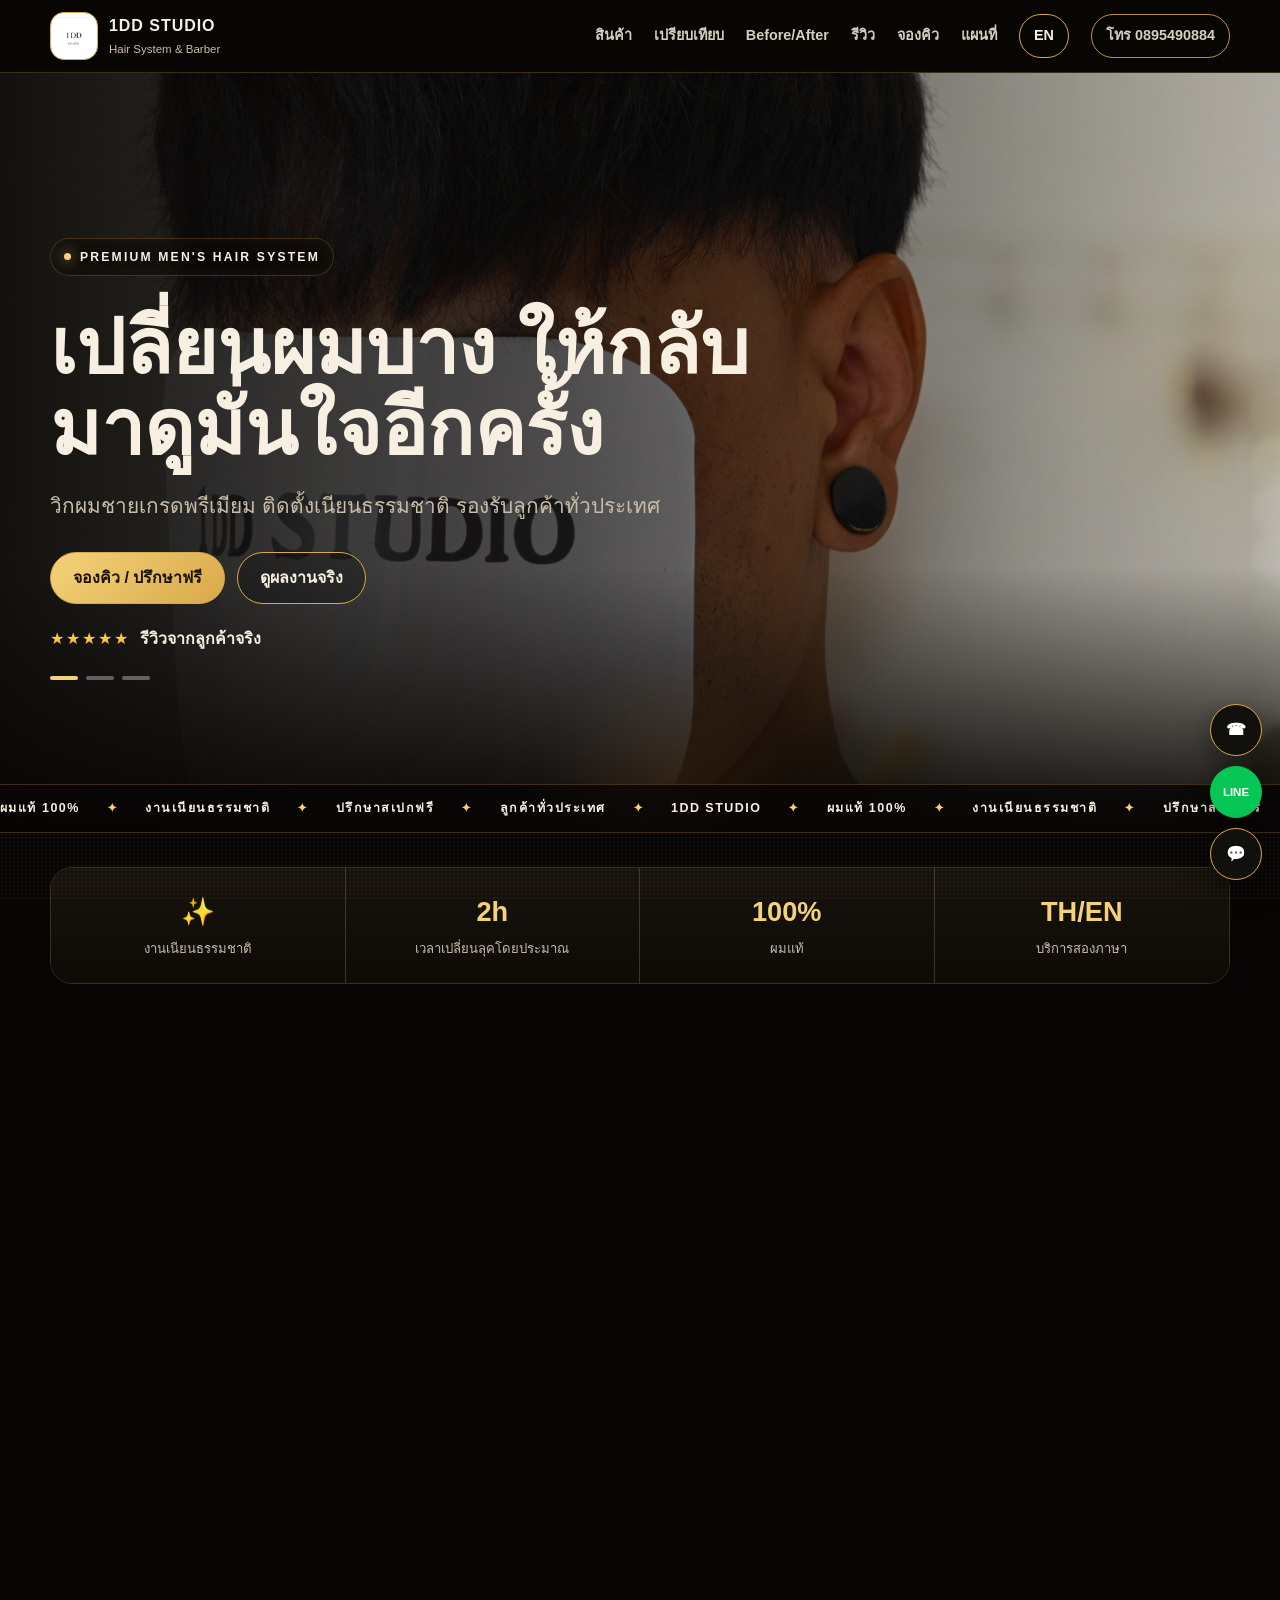
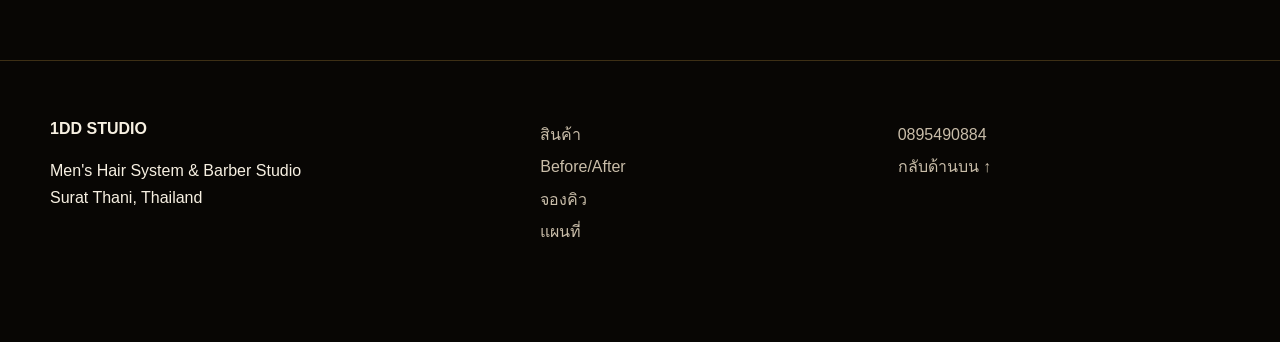
==== commit c4aad7a4: "Add files via upload" ====
--- a/index.html
+++ b/index.html
@@ -1,5 +1,5 @@
 <!doctype html>
-<!-- 1DD STUDIO V9 GEO — V9.0 paired Before/After preserved -->
+<!-- 1DD STUDIO V9.0 — paired Before/After case slider -->
 <html lang="th">
 <head>
   <meta charset="utf-8" />
@@ -12,8 +12,6 @@
   <meta property="og:description" content="วิกผมชายพรีเมียม งานเนียนธรรมชาติ พร้อมบริการติดตั้งและให้คำปรึกษา" />
   <meta property="og:type" content="website" />
   <meta property="og:image" content="hero-1.jpg" />
-  <meta property="og:locale" content="th_TH" />
-  <link rel="canonical" href="https://1ddstudio.pages.dev/" />
   <link rel="icon" href="logo-1dd-studio.jpg" />
   <link rel="manifest" href="manifest.webmanifest" />
   <link rel="preload" href="styles.css" as="style" />
@@ -21,6 +19,7 @@
 </head>
 <body>
   <a class="skip-link" href="#main">ข้ามไปยังเนื้อหา</a>
+  <div class="scroll-progress" id="scrollProgress" aria-hidden="true"></div>
   <div class="grain" aria-hidden="true"></div>
 
   <header class="site-header" id="top">
@@ -30,13 +29,10 @@
     </a>
     <button class="nav-toggle" aria-label="เปิดเมนู" aria-expanded="false">☰</button>
     <nav class="nav" aria-label="เมนูหลัก">
-      <a href="#main-services" data-th="บริการ" data-en="Services">บริการ</a>
       <a href="#products" data-th="สินค้า" data-en="Products">สินค้า</a>
       <a href="#comparison" data-th="เปรียบเทียบ" data-en="Compare">เปรียบเทียบ</a>
       <a href="#before-after">Before/After</a>
       <a href="#reviews" data-th="รีวิว" data-en="Reviews">รีวิว</a>
-      <a href="#care-guide" data-th="วิธีดูแล" data-en="Care">วิธีดูแล</a>
-      <a href="#faq">FAQ</a>
       <a href="#booking" data-th="จองคิว" data-en="Booking">จองคิว</a>
       <a href="#location" data-th="แผนที่" data-en="Map">แผนที่</a>
       <button class="lang-toggle" id="langToggle" type="button" aria-label="Switch language">EN</button>
@@ -48,8 +44,10 @@
     <section class="hero section-dark" aria-label="Hero slider">
       <div class="hero-bg" id="heroBg"></div>
       <div class="hero-overlay"></div>
+      <div class="hero-glow hero-glow-one" aria-hidden="true"></div>
+      <div class="hero-glow hero-glow-two" aria-hidden="true"></div>
       <div class="hero-content container">
-        <p class="eyebrow" id="heroEyebrow">Premium Men's Hair System</p>
+        <p class="eyebrow hero-pill" id="heroEyebrow">Premium Men's Hair System</p>
         <h1 id="heroTitle">เปลี่ยนผมบาง ให้กลับมาดูมั่นใจอีกครั้ง</h1>
         <p class="lead" id="heroSubtitle">วิกผมชายเกรดพรีเมียม ติดตั้งเนียนธรรมชาติ รองรับลูกค้าทั่วประเทศ</p>
         <div class="hero-actions">
@@ -59,6 +57,7 @@
         <div class="hero-proof"><span>★★★★★</span><b data-th="รีวิวจากลูกค้าจริง" data-en="Real customer results">รีวิวจากลูกค้าจริง</b></div>
         <div class="hero-dots" id="heroDots" aria-label="Hero navigation"></div>
       </div>
+      <div class="hero-marquee" aria-hidden="true"><div>ผมแท้ 100% <i>✦</i> งานเนียนธรรมชาติ <i>✦</i> ปรึกษาสเปกฟรี <i>✦</i> ลูกค้าทั่วประเทศ <i>✦</i> 1DD STUDIO <i>✦</i> ผมแท้ 100% <i>✦</i> งานเนียนธรรมชาติ <i>✦</i> ปรึกษาสเปกฟรี <i>✦</i></div></div>
     </section>
 
     <section class="stats container" aria-label="จุดเด่นสรุป">
@@ -68,13 +67,6 @@
       <div><strong>TH/EN</strong><span data-th="บริการสองภาษา" data-en="Bilingual support">บริการสองภาษา</span></div>
     </section>
 
-    <section class="geo-answer container" id="about" aria-labelledby="about-title">
-      <p class="eyebrow gold">ABOUT 1DD STUDIO</p>
-      <h2 id="about-title" data-th="1DD STUDIO ให้บริการอะไร?" data-en="What does 1DD STUDIO do?">1DD STUDIO ให้บริการอะไร?</h2>
-      <p data-th="1DD STUDIO คือร้านตัดผมชายและผู้เชี่ยวชาญด้าน Hair System หรือวิกผมชายในจังหวัดสุราษฎร์ธานี ให้บริการปรึกษาปัญหาผมบาง ออกแบบวิกให้เข้ากับรูปหน้า ติดตั้ง ตัดแต่ง ทำความสะอาด ติดซ้ำ ซ่อมบำรุง และดูแลหลังการติดตั้ง รองรับลูกค้าสุราษฎร์ธานี ต่างจังหวัด และชาวต่างชาติ" data-en="1DD STUDIO is a men's barber and hair-system specialist in Surat Thani, Thailand. We provide consultation for thinning hair, personalized hair-system design, installation, haircut and styling, cleaning, rebonding, repair and ongoing aftercare for local, out-of-province and international clients.">1DD STUDIO คือร้านตัดผมชายและผู้เชี่ยวชาญด้าน Hair System หรือวิกผมชายในจังหวัดสุราษฎร์ธานี ให้บริการปรึกษาปัญหาผมบาง ออกแบบวิกให้เข้ากับรูปหน้า ติดตั้ง ตัดแต่ง ทำความสะอาด ติดซ้ำ ซ่อมบำรุง และดูแลหลังการติดตั้ง รองรับลูกค้าสุราษฎร์ธานี ต่างจังหวัด และชาวต่างชาติ</p>
-      <div class="geo-facts"><span><b>เหมาะสำหรับ</b> ผู้ชายผมบาง ศีรษะล้าน หรือแนวผมร่น</span><span><b>พื้นที่บริการ</b> สุราษฎร์ธานีและลูกค้าทั่วประเทศ</span><span><b>ติดต่อ</b> 0895490884 · LINE mozzjro</span></div>
-    </section>
-
     <section class="intro container">
       <div>
         <p class="eyebrow gold">1DD STUDIO DIFFERENCE</p>
@@ -84,13 +76,6 @@
     </section>
 
     <section class="benefits container" id="benefits"></section>
-
-    <section class="main-services section-dark" id="main-services">
-      <div class="container">
-        <div class="section-title center"><p class="eyebrow gold">OUR SERVICES</p><h2 data-th="บริการวิกผมชายแต่ละประเภท" data-en="Men's hair-system services">บริการวิกผมชายแต่ละประเภท</h2><p data-th="เลือกดูบริการที่ตรงกับสิ่งที่คุณต้องการ ตั้งแต่เริ่มปรึกษาจนถึงดูแลระยะยาว" data-en="Explore services from your first consultation through long-term maintenance.">เลือกดูบริการที่ตรงกับสิ่งที่คุณต้องการ ตั้งแต่เริ่มปรึกษาจนถึงดูแลระยะยาว</p></div>
-        <div class="geo-service-grid" id="mainServiceGrid"></div>
-      </div>
-    </section>
 
     <section class="products container" id="products">
       <div class="section-title">
@@ -117,6 +102,7 @@
           <p class="eyebrow gold">REAL CLIENT TRANSFORMATIONS</p>
           <h2 data-th="ผลงานจริงจากลูกค้า" data-en="Real Client Transformations">ผลงานจริงจากลูกค้า</h2>
           <p data-th="เลื่อนดูทีละเคส เปรียบเทียบก่อนทำและหลังทำได้ชัดเจน" data-en="Browse one case at a time and compare the full before and after photos.">เลื่อนดูทีละเคส เปรียบเทียบก่อนทำและหลังทำได้ชัดเจน</p>
+          <div class="ba-view-toggle" role="group" aria-label="รูปแบบการดู Before After"><button class="active" id="baPairMode" type="button" data-th="วางคู่" data-en="Side by side">วางคู่</button><button id="baCompareMode" type="button" data-th="ลากเปรียบเทียบ" data-en="Drag to compare">ลากเปรียบเทียบ</button></div>
         </div>
 
         <div class="ba-pair-slider">
@@ -137,6 +123,14 @@
                   <img id="baAfterImage" src="after-v9-01.jpg" alt="After case 1">
                 </div>
               </figure>
+            </div>
+
+            <div class="ba-interactive" id="baInteractive" hidden>
+              <img id="baCompareAfter" src="after-v9-01.jpg" alt="After comparison case 1">
+              <div class="ba-compare-before" id="baCompareBeforeLayer"><img id="baCompareBefore" src="before-v9-01.jpg" alt="Before comparison case 1"></div>
+              <span class="ba-compare-tag before">BEFORE</span><span class="ba-compare-tag after">AFTER</span>
+              <div class="ba-drag-line" id="baDragLine"><span>↔</span></div>
+              <input id="baRange" type="range" min="0" max="100" value="50" aria-label="ลากเพื่อเปรียบเทียบภาพก่อนและหลัง">
             </div>
 
             <div class="ba-pair-copy">
@@ -183,13 +177,6 @@
     <section class="services container" id="services">
       <div class="section-title center"><p class="eyebrow gold">AFTERCARE</p><h2 data-th="ดูแลต่อเนื่องหลังติดตั้ง" data-en="Aftercare services">ดูแลต่อเนื่องหลังติดตั้ง</h2></div>
       <div class="service-grid" id="serviceGrid"></div>
-    </section>
-
-    <section class="care-guide section-dark" id="care-guide">
-      <div class="container care-grid">
-        <div><p class="eyebrow gold">HAIR SYSTEM CARE</p><h2 data-th="วิธีดูแลวิกผมชายให้ดูดีและใช้งานได้นาน" data-en="How to care for your men's hair system">วิธีดูแลวิกผมชายให้ดูดีและใช้งานได้นาน</h2><p data-th="การดูแลที่เหมาะสมช่วยรักษาทรง ลดการพันกัน และลดความเสียหายของเส้นผมกับฐานวิก" data-en="Proper care helps preserve the style, reduce tangling and protect both the hair and base.">การดูแลที่เหมาะสมช่วยรักษาทรง ลดการพันกัน และลดความเสียหายของเส้นผมกับฐานวิก</p></div>
-        <ol class="care-list" id="careList"></ol>
-      </div>
     </section>
 
     <section class="booking section-dark" id="booking">
@@ -221,11 +208,6 @@
       </div>
     </section>
 
-    <section class="contact-details container" id="contact" aria-labelledby="contact-title">
-      <div class="section-title"><p class="eyebrow gold">CONTACT</p><h2 id="contact-title" data-th="ข้อมูลติดต่อ 1DD STUDIO" data-en="Contact 1DD STUDIO">ข้อมูลติดต่อ 1DD STUDIO</h2><p data-th="แนะนำให้จองคิวล่วงหน้า เพื่อให้ร้านมีเวลาปรึกษาและออกแบบงานเฉพาะสำหรับคุณ" data-en="Advance booking is recommended so we can reserve enough time for your consultation and personalized service.">แนะนำให้จองคิวล่วงหน้า เพื่อให้ร้านมีเวลาปรึกษาและออกแบบงานเฉพาะสำหรับคุณ</p></div>
-      <div class="contact-detail-grid" id="contactDetailGrid"></div>
-    </section>
-
     <section class="faq section-dark" id="faq">
       <div class="container">
         <div class="section-title center"><p class="eyebrow gold">FAQ</p><h2 data-th="คำถามที่ลูกค้าถามบ่อย" data-en="Frequently asked questions">คำถามที่ลูกค้าถามบ่อย</h2></div>
@@ -237,7 +219,7 @@
   <footer class="footer"><div class="container footer-grid"><div><strong>1DD STUDIO</strong><p>Men's Hair System & Barber Studio<br>Surat Thani, Thailand</p></div><div><a href="#products">สินค้า</a><a href="#before-after">Before/After</a><a href="#booking">จองคิว</a><a href="#location">แผนที่</a></div><div><a href="tel:0895490884">0895490884</a><a href="#top">กลับด้านบน ↑</a></div></div></footer>
 
   <div class="floating-actions" aria-label="ติดต่อด่วน"><a href="tel:0895490884" aria-label="โทรหาร้าน">☎</a><a id="floatingLine" href="#" target="_blank" rel="noopener" aria-label="เพิ่ม LINE">LINE</a><button id="chatOpen" type="button" aria-label="เปิดผู้ช่วยตอบคำถาม">💬</button></div>
-  <aside class="chat-panel" id="chatPanel" aria-hidden="true"><header><div><strong>1DD AI Assistant</strong><small>ตอบจากข้อมูลของ 1DD STUDIO</small></div><button id="chatClose" aria-label="ปิด">×</button></header><div class="chat-body" id="chatBody" aria-live="polite"><div class="bot-msg">สวัสดีครับ สนใจสอบถามเรื่องบริการ ราคา การจองคิว หรือวิธีดูแล Hair System ได้เลยครับ</div></div><div class="quick-questions" id="quickQuestions"></div><form id="chatForm"><input id="chatInput" maxlength="800" placeholder="พิมพ์คำถาม..." autocomplete="off"><button>ส่ง</button></form><p class="chat-disclaimer">AI ให้ข้อมูลเบื้องต้น การประเมินเฉพาะเคสกรุณาติดต่อช่าง</p></aside>
+  <aside class="chat-panel" id="chatPanel" aria-hidden="true"><header><div><strong>1DD Assistant</strong><small>ตอบคำถามเบื้องต้น</small></div><button id="chatClose" aria-label="ปิด">×</button></header><div class="chat-body" id="chatBody"><div class="bot-msg">สวัสดีครับ สนใจสอบถามเรื่องราคา รุ่นสินค้า การจองคิว หรือการดูแลได้เลยครับ</div></div><div class="quick-questions" id="quickQuestions"></div><form id="chatForm"><input id="chatInput" placeholder="พิมพ์คำถาม..." autocomplete="off"><button>ส่ง</button></form></aside>
   <div class="mobile-cta"><a href="tel:0895490884">โทร</a><a id="mobileLine" href="#" target="_blank" rel="noopener">LINE</a><a href="#booking">จองคิว</a></div>
 
   <script type="application/ld+json" id="schemaJson"></script>
--- a/styles.css
+++ b/styles.css
@@ -227,16 +227,26 @@
   }
 }
 
-/* V9 GEO additions — preserve original V9 layout */
-.geo-answer{padding:44px 26px;margin-top:16px;margin-bottom:82px;border:1px solid var(--line);border-radius:24px;background:linear-gradient(135deg,rgba(210,166,89,.11),rgba(255,255,255,.015))}
-.geo-answer h2{margin:0 0 12px}.geo-answer>p:not(.eyebrow){max-width:1000px;color:var(--muted)}
-.geo-facts{display:grid;grid-template-columns:repeat(3,1fr);gap:1px;background:var(--line);margin-top:26px;border:1px solid var(--line)}
-.geo-facts span{background:#0c0907;padding:18px;color:var(--muted)}.geo-facts b{display:block;color:#fff;margin-bottom:3px}
-.main-services{padding:92px 0}.geo-service-grid{display:grid;grid-template-columns:repeat(3,1fr);gap:1px;background:var(--line);border:1px solid var(--line)}
-.geo-service-card{min-height:275px;padding:30px;background:#0d0a07;position:relative}.geo-service-card>span{position:absolute;right:24px;top:18px;color:#4d4032;font-size:1.8rem;font-weight:900}.geo-service-card h3{margin:5px 0 10px;font-size:1.22rem}.geo-service-card>p:not(.eyebrow){color:var(--muted)}.geo-service-card a{position:absolute;left:30px;bottom:26px;color:var(--gold2);font-weight:800;font-size:.86rem}
-.care-guide{padding:92px 0}.care-grid{display:grid;grid-template-columns:.8fr 1.2fr;gap:8vw;align-items:start}.care-grid>div>p:last-child{color:var(--muted)}.care-list{list-style:none;margin:0;padding:0;border-top:1px solid var(--line)}.care-list li{display:grid;grid-template-columns:58px 1fr;gap:18px;padding:22px 0;border-bottom:1px solid var(--line)}.care-list strong{color:var(--gold);font-size:1.2rem}.care-list h3{margin:0 0 4px}.care-list p{margin:0;color:var(--muted)}
-.contact-details{padding-top:92px;padding-bottom:92px}.contact-detail-grid{display:grid;grid-template-columns:repeat(2,1fr);border-top:1px solid var(--line)}.contact-detail-grid>div{display:grid;grid-template-columns:150px 1fr;padding:18px 4px;border-bottom:1px solid var(--line)}.contact-detail-grid>div:nth-child(odd){margin-right:28px}.contact-detail-grid b{color:var(--muted)}.contact-detail-grid a{color:var(--gold2)}
-@media(max-width:900px){.geo-service-grid{grid-template-columns:repeat(2,1fr)}.care-grid{grid-template-columns:1fr;gap:35px}.geo-facts{grid-template-columns:1fr}.contact-detail-grid{grid-template-columns:1fr}.contact-detail-grid>div:nth-child(odd){margin-right:0}}
-@media(max-width:600px){.geo-answer{margin-inline:18px;padding:28px 20px}.geo-service-grid{grid-template-columns:1fr}.geo-service-card{min-height:245px}.contact-detail-grid>div{grid-template-columns:115px 1fr}}
-.chat-disclaimer{margin:0;padding:8px 14px;color:var(--muted);font-size:.68rem;text-align:center;border-top:1px solid var(--line)}
-.bot-msg.typing{opacity:.7;font-style:italic}
+/* V10 — curated motion language inspired by 21st.dev, MotionSite and Magic UI */
+.scroll-progress{position:fixed;z-index:80;left:0;right:0;top:0;height:3px;background:linear-gradient(90deg,var(--gold),#fff1a8,var(--gold));transform:scaleX(0);transform-origin:left;box-shadow:0 0 14px #f4d27a88}
+.hero-glow{position:absolute;z-index:1;border-radius:50%;filter:blur(8px);opacity:.3;pointer-events:none;animation:heroFloat 9s ease-in-out infinite}
+.hero-glow-one{width:420px;height:420px;right:-160px;top:12%;background:radial-gradient(circle,#d9a94a66,transparent 68%)}
+.hero-glow-two{width:260px;height:260px;left:42%;bottom:-80px;background:radial-gradient(circle,#ff8a2455,transparent 70%);animation-delay:-4s}
+@keyframes heroFloat{50%{transform:translate3d(0,-28px,0) scale(1.08)}}
+.hero-pill{display:inline-flex;align-items:center;width:max-content;padding:8px 13px;border:1px solid var(--line);border-radius:999px;background:rgba(8,6,4,.55);backdrop-filter:blur(12px);box-shadow:inset 0 0 20px rgba(244,210,122,.06)}
+.hero-pill:before{content:'';width:7px;height:7px;margin-right:9px;border-radius:50%;background:var(--gold2);box-shadow:0 0 14px var(--gold2);animation:pulseDot 1.8s ease-in-out infinite}
+@keyframes pulseDot{50%{opacity:.45;transform:scale(.65)}}
+.hero-marquee{position:absolute;z-index:3;left:0;right:0;bottom:0;overflow:hidden;border-block:1px solid var(--line);background:rgba(8,6,4,.78);backdrop-filter:blur(15px);white-space:nowrap}
+.hero-marquee div{display:inline-block;min-width:max-content;padding:13px 0;font-size:.78rem;font-weight:900;letter-spacing:.12em;animation:marqueeMove 28s linear infinite}.hero-marquee i{padding:0 22px;color:var(--gold2);font-style:normal}
+@keyframes marqueeMove{to{transform:translateX(-50%)}}
+.benefit-card{position:relative;overflow:hidden;transition:transform .3s,border-color .3s,background .3s}.benefit-card:after{content:'';position:absolute;width:180px;height:180px;right:-100px;bottom:-120px;border-radius:50%;background:radial-gradient(circle,#f4d27a22,transparent 68%);transition:.35s}.benefit-card:hover{transform:translateY(-5px);border-color:#f4d27a88}.benefit-card:hover:after{transform:scale(1.5)}
+.benefit-card:first-child{grid-column:span 2}.benefit-card:first-child h3{font-size:1.55rem}
+.product-card{isolation:isolate;transition:transform .35s,border-color .35s}.product-card:hover{transform:translateY(-7px);border-color:#f4d27a88}.featured-product:before{content:'';position:absolute;z-index:4;inset:-1px;border-radius:inherit;padding:1px;background:conic-gradient(from var(--beam-angle,0deg),transparent 0 72%,var(--gold2),#fff3bd,transparent 88%);-webkit-mask:linear-gradient(#000 0 0) content-box,linear-gradient(#000 0 0);-webkit-mask-composite:xor;mask-composite:exclude;pointer-events:none;animation:borderBeam 5s linear infinite}
+@property --beam-angle{syntax:'<angle>';inherits:false;initial-value:0deg}@keyframes borderBeam{to{--beam-angle:360deg}}
+.ba-view-toggle{display:inline-flex;margin-top:18px;padding:4px;border:1px solid var(--line);border-radius:999px;background:#100c08}.ba-view-toggle button{border:0;border-radius:999px;padding:9px 15px;background:transparent;color:var(--muted);font-weight:850;cursor:pointer}.ba-view-toggle button.active{background:linear-gradient(135deg,var(--gold2),var(--gold));color:#171006}
+.ba-interactive{position:relative;aspect-ratio:18/11;overflow:hidden;background:#080604;touch-action:pan-y}.ba-interactive>img,.ba-compare-before img{position:absolute;inset:0;width:100%;height:100%;object-fit:contain;background:#080604}.ba-compare-before{position:absolute;inset:0 auto 0 0;width:50%;overflow:hidden}.ba-compare-before img{max-width:none;width:var(--compare-width,980px)}.ba-interactive input{position:absolute;z-index:7;inset:0;width:100%;height:100%;opacity:0;cursor:ew-resize}.ba-drag-line{position:absolute;z-index:6;left:50%;top:0;bottom:0;width:2px;background:#fff;transform:translateX(-50%);pointer-events:none}.ba-drag-line span{position:absolute;left:50%;top:50%;display:grid;place-items:center;width:48px;height:48px;border-radius:50%;transform:translate(-50%,-50%);background:var(--gold2);color:#15100a;font-weight:950;box-shadow:0 8px 30px #0009}.ba-compare-tag{position:absolute;z-index:5;top:16px;padding:7px 12px;border-radius:999px;font-size:.75rem;font-weight:950;background:#000c;border:1px solid var(--gold)}.ba-compare-tag.before{left:16px}.ba-compare-tag.after{right:16px;background:var(--gold2);color:#171006}
+.reveal-item,main section:not(.hero):not(.stats){opacity:0;filter:blur(8px);transform:translateY(26px);transition:opacity .75s ease,filter .75s ease,transform .75s ease}.reveal-item.is-visible,main section.is-visible{opacity:1;filter:none;transform:none}
+@media(max-width:960px){.benefit-card:first-child{grid-column:span 2}}
+@media(max-width:760px){.ba-interactive{aspect-ratio:9/11}.hero-marquee div{animation-duration:22s}}
+@media(max-width:600px){.benefit-card:first-child{grid-column:span 1}.hero-glow-one{width:260px;height:260px}.hero-marquee{bottom:64px}}
+@media(prefers-reduced-motion:reduce){html{scroll-behavior:auto}.hero-glow,.hero-pill:before,.hero-marquee div,.featured-product:before{animation:none}.reveal-item,main section:not(.hero):not(.stats){opacity:1;filter:none;transform:none;transition:none}}
--- a/styles.css
+++ b/styles.css
@@ -227,16 +227,26 @@
   }
 }
 
-/* V9 GEO additions — preserve original V9 layout */
-.geo-answer{padding:44px 26px;margin-top:16px;margin-bottom:82px;border:1px solid var(--line);border-radius:24px;background:linear-gradient(135deg,rgba(210,166,89,.11),rgba(255,255,255,.015))}
-.geo-answer h2{margin:0 0 12px}.geo-answer>p:not(.eyebrow){max-width:1000px;color:var(--muted)}
-.geo-facts{display:grid;grid-template-columns:repeat(3,1fr);gap:1px;background:var(--line);margin-top:26px;border:1px solid var(--line)}
-.geo-facts span{background:#0c0907;padding:18px;color:var(--muted)}.geo-facts b{display:block;color:#fff;margin-bottom:3px}
-.main-services{padding:92px 0}.geo-service-grid{display:grid;grid-template-columns:repeat(3,1fr);gap:1px;background:var(--line);border:1px solid var(--line)}
-.geo-service-card{min-height:275px;padding:30px;background:#0d0a07;position:relative}.geo-service-card>span{position:absolute;right:24px;top:18px;color:#4d4032;font-size:1.8rem;font-weight:900}.geo-service-card h3{margin:5px 0 10px;font-size:1.22rem}.geo-service-card>p:not(.eyebrow){color:var(--muted)}.geo-service-card a{position:absolute;left:30px;bottom:26px;color:var(--gold2);font-weight:800;font-size:.86rem}
-.care-guide{padding:92px 0}.care-grid{display:grid;grid-template-columns:.8fr 1.2fr;gap:8vw;align-items:start}.care-grid>div>p:last-child{color:var(--muted)}.care-list{list-style:none;margin:0;padding:0;border-top:1px solid var(--line)}.care-list li{display:grid;grid-template-columns:58px 1fr;gap:18px;padding:22px 0;border-bottom:1px solid var(--line)}.care-list strong{color:var(--gold);font-size:1.2rem}.care-list h3{margin:0 0 4px}.care-list p{margin:0;color:var(--muted)}
-.contact-details{padding-top:92px;padding-bottom:92px}.contact-detail-grid{display:grid;grid-template-columns:repeat(2,1fr);border-top:1px solid var(--line)}.contact-detail-grid>div{display:grid;grid-template-columns:150px 1fr;padding:18px 4px;border-bottom:1px solid var(--line)}.contact-detail-grid>div:nth-child(odd){margin-right:28px}.contact-detail-grid b{color:var(--muted)}.contact-detail-grid a{color:var(--gold2)}
-@media(max-width:900px){.geo-service-grid{grid-template-columns:repeat(2,1fr)}.care-grid{grid-template-columns:1fr;gap:35px}.geo-facts{grid-template-columns:1fr}.contact-detail-grid{grid-template-columns:1fr}.contact-detail-grid>div:nth-child(odd){margin-right:0}}
-@media(max-width:600px){.geo-answer{margin-inline:18px;padding:28px 20px}.geo-service-grid{grid-template-columns:1fr}.geo-service-card{min-height:245px}.contact-detail-grid>div{grid-template-columns:115px 1fr}}
-.chat-disclaimer{margin:0;padding:8px 14px;color:var(--muted);font-size:.68rem;text-align:center;border-top:1px solid var(--line)}
-.bot-msg.typing{opacity:.7;font-style:italic}
+/* V10 — curated motion language inspired by 21st.dev, MotionSite and Magic UI */
+.scroll-progress{position:fixed;z-index:80;left:0;right:0;top:0;height:3px;background:linear-gradient(90deg,var(--gold),#fff1a8,var(--gold));transform:scaleX(0);transform-origin:left;box-shadow:0 0 14px #f4d27a88}
+.hero-glow{position:absolute;z-index:1;border-radius:50%;filter:blur(8px);opacity:.3;pointer-events:none;animation:heroFloat 9s ease-in-out infinite}
+.hero-glow-one{width:420px;height:420px;right:-160px;top:12%;background:radial-gradient(circle,#d9a94a66,transparent 68%)}
+.hero-glow-two{width:260px;height:260px;left:42%;bottom:-80px;background:radial-gradient(circle,#ff8a2455,transparent 70%);animation-delay:-4s}
+@keyframes heroFloat{50%{transform:translate3d(0,-28px,0) scale(1.08)}}
+.hero-pill{display:inline-flex;align-items:center;width:max-content;padding:8px 13px;border:1px solid var(--line);border-radius:999px;background:rgba(8,6,4,.55);backdrop-filter:blur(12px);box-shadow:inset 0 0 20px rgba(244,210,122,.06)}
+.hero-pill:before{content:'';width:7px;height:7px;margin-right:9px;border-radius:50%;background:var(--gold2);box-shadow:0 0 14px var(--gold2);animation:pulseDot 1.8s ease-in-out infinite}
+@keyframes pulseDot{50%{opacity:.45;transform:scale(.65)}}
+.hero-marquee{position:absolute;z-index:3;left:0;right:0;bottom:0;overflow:hidden;border-block:1px solid var(--line);background:rgba(8,6,4,.78);backdrop-filter:blur(15px);white-space:nowrap}
+.hero-marquee div{display:inline-block;min-width:max-content;padding:13px 0;font-size:.78rem;font-weight:900;letter-spacing:.12em;animation:marqueeMove 28s linear infinite}.hero-marquee i{padding:0 22px;color:var(--gold2);font-style:normal}
+@keyframes marqueeMove{to{transform:translateX(-50%)}}
+.benefit-card{position:relative;overflow:hidden;transition:transform .3s,border-color .3s,background .3s}.benefit-card:after{content:'';position:absolute;width:180px;height:180px;right:-100px;bottom:-120px;border-radius:50%;background:radial-gradient(circle,#f4d27a22,transparent 68%);transition:.35s}.benefit-card:hover{transform:translateY(-5px);border-color:#f4d27a88}.benefit-card:hover:after{transform:scale(1.5)}
+.benefit-card:first-child{grid-column:span 2}.benefit-card:first-child h3{font-size:1.55rem}
+.product-card{isolation:isolate;transition:transform .35s,border-color .35s}.product-card:hover{transform:translateY(-7px);border-color:#f4d27a88}.featured-product:before{content:'';position:absolute;z-index:4;inset:-1px;border-radius:inherit;padding:1px;background:conic-gradient(from var(--beam-angle,0deg),transparent 0 72%,var(--gold2),#fff3bd,transparent 88%);-webkit-mask:linear-gradient(#000 0 0) content-box,linear-gradient(#000 0 0);-webkit-mask-composite:xor;mask-composite:exclude;pointer-events:none;animation:borderBeam 5s linear infinite}
+@property --beam-angle{syntax:'<angle>';inherits:false;initial-value:0deg}@keyframes borderBeam{to{--beam-angle:360deg}}
+.ba-view-toggle{display:inline-flex;margin-top:18px;padding:4px;border:1px solid var(--line);border-radius:999px;background:#100c08}.ba-view-toggle button{border:0;border-radius:999px;padding:9px 15px;background:transparent;color:var(--muted);font-weight:850;cursor:pointer}.ba-view-toggle button.active{background:linear-gradient(135deg,var(--gold2),var(--gold));color:#171006}
+.ba-interactive{position:relative;aspect-ratio:18/11;overflow:hidden;background:#080604;touch-action:pan-y}.ba-interactive>img,.ba-compare-before img{position:absolute;inset:0;width:100%;height:100%;object-fit:contain;background:#080604}.ba-compare-before{position:absolute;inset:0 auto 0 0;width:50%;overflow:hidden}.ba-compare-before img{max-width:none;width:var(--compare-width,980px)}.ba-interactive input{position:absolute;z-index:7;inset:0;width:100%;height:100%;opacity:0;cursor:ew-resize}.ba-drag-line{position:absolute;z-index:6;left:50%;top:0;bottom:0;width:2px;background:#fff;transform:translateX(-50%);pointer-events:none}.ba-drag-line span{position:absolute;left:50%;top:50%;display:grid;place-items:center;width:48px;height:48px;border-radius:50%;transform:translate(-50%,-50%);background:var(--gold2);color:#15100a;font-weight:950;box-shadow:0 8px 30px #0009}.ba-compare-tag{position:absolute;z-index:5;top:16px;padding:7px 12px;border-radius:999px;font-size:.75rem;font-weight:950;background:#000c;border:1px solid var(--gold)}.ba-compare-tag.before{left:16px}.ba-compare-tag.after{right:16px;background:var(--gold2);color:#171006}
+.reveal-item,main section:not(.hero):not(.stats){opacity:0;filter:blur(8px);transform:translateY(26px);transition:opacity .75s ease,filter .75s ease,transform .75s ease}.reveal-item.is-visible,main section.is-visible{opacity:1;filter:none;transform:none}
+@media(max-width:960px){.benefit-card:first-child{grid-column:span 2}}
+@media(max-width:760px){.ba-interactive{aspect-ratio:9/11}.hero-marquee div{animation-duration:22s}}
+@media(max-width:600px){.benefit-card:first-child{grid-column:span 1}.hero-glow-one{width:260px;height:260px}.hero-marquee{bottom:64px}}
+@media(prefers-reduced-motion:reduce){html{scroll-behavior:auto}.hero-glow,.hero-pill:before,.hero-marquee div,.featured-product:before{animation:none}.reveal-item,main section:not(.hero):not(.stats){opacity:1;filter:none;transform:none;transition:none}}
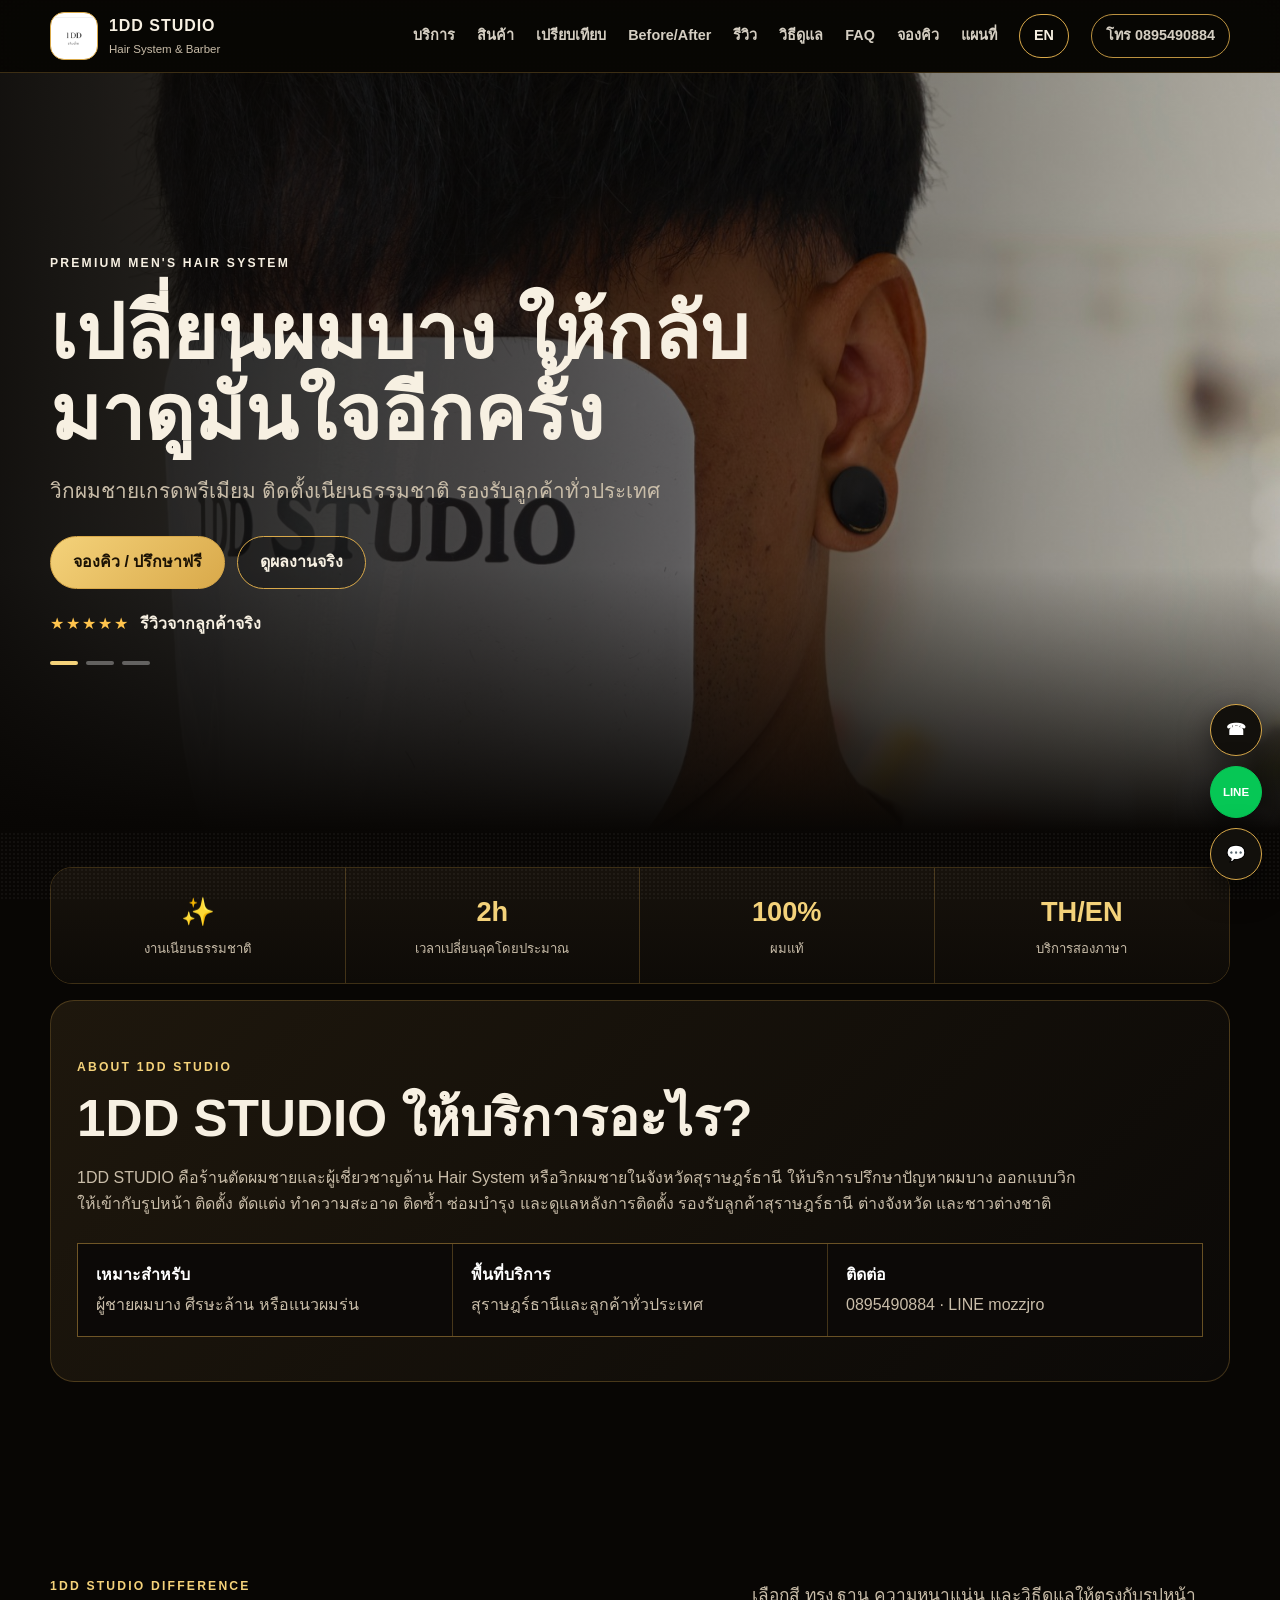
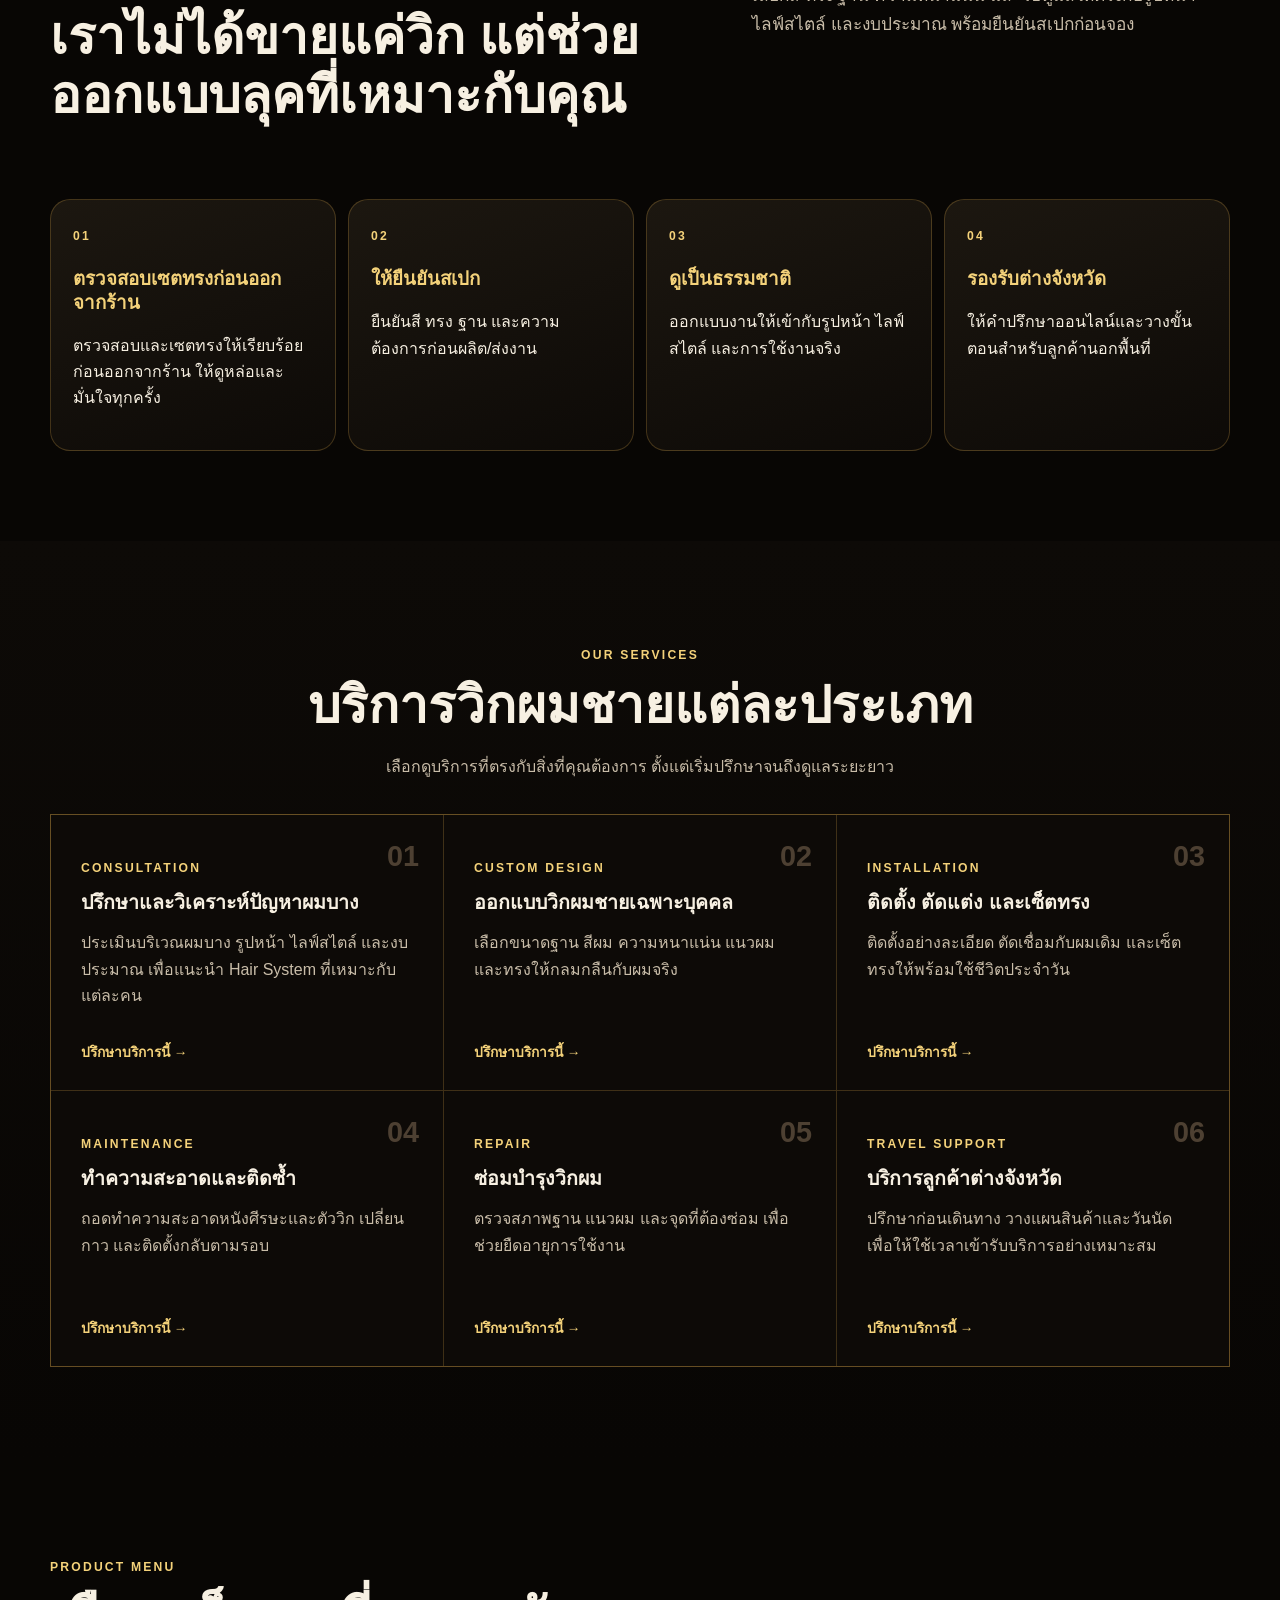
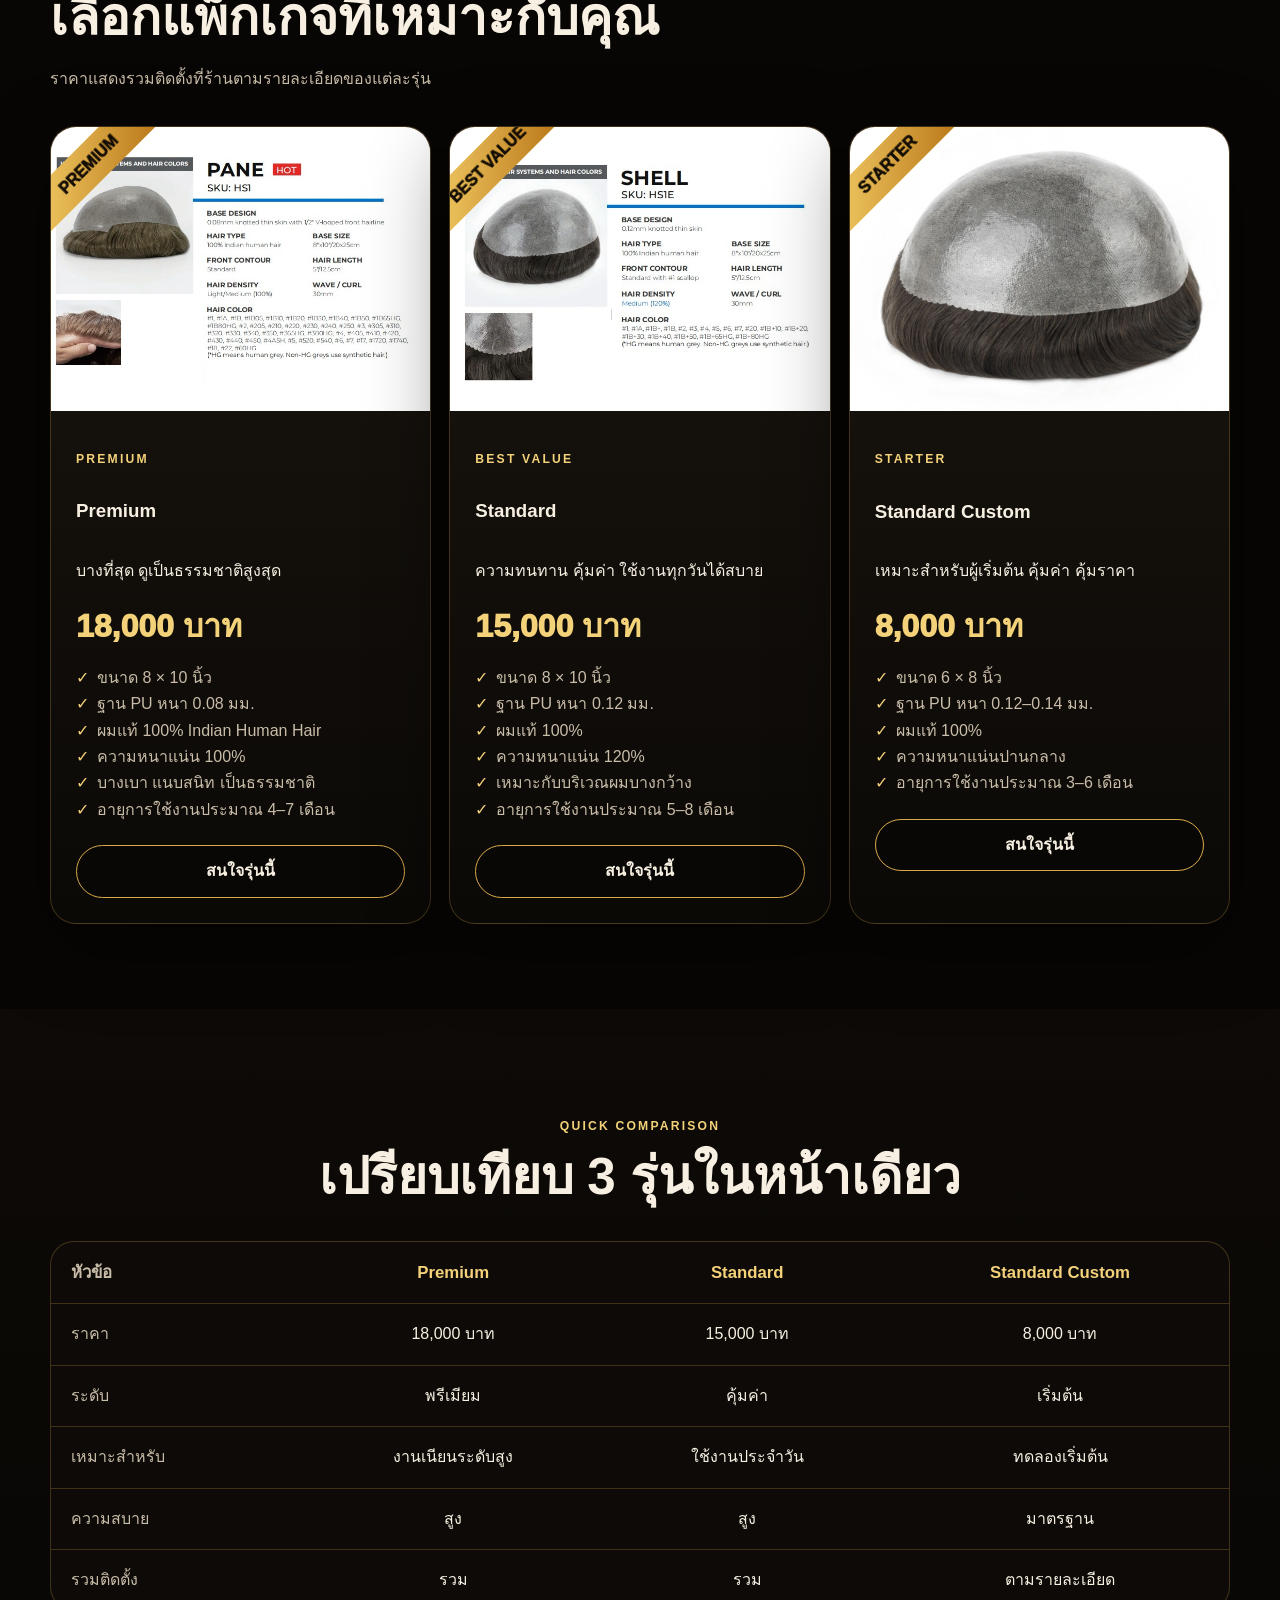
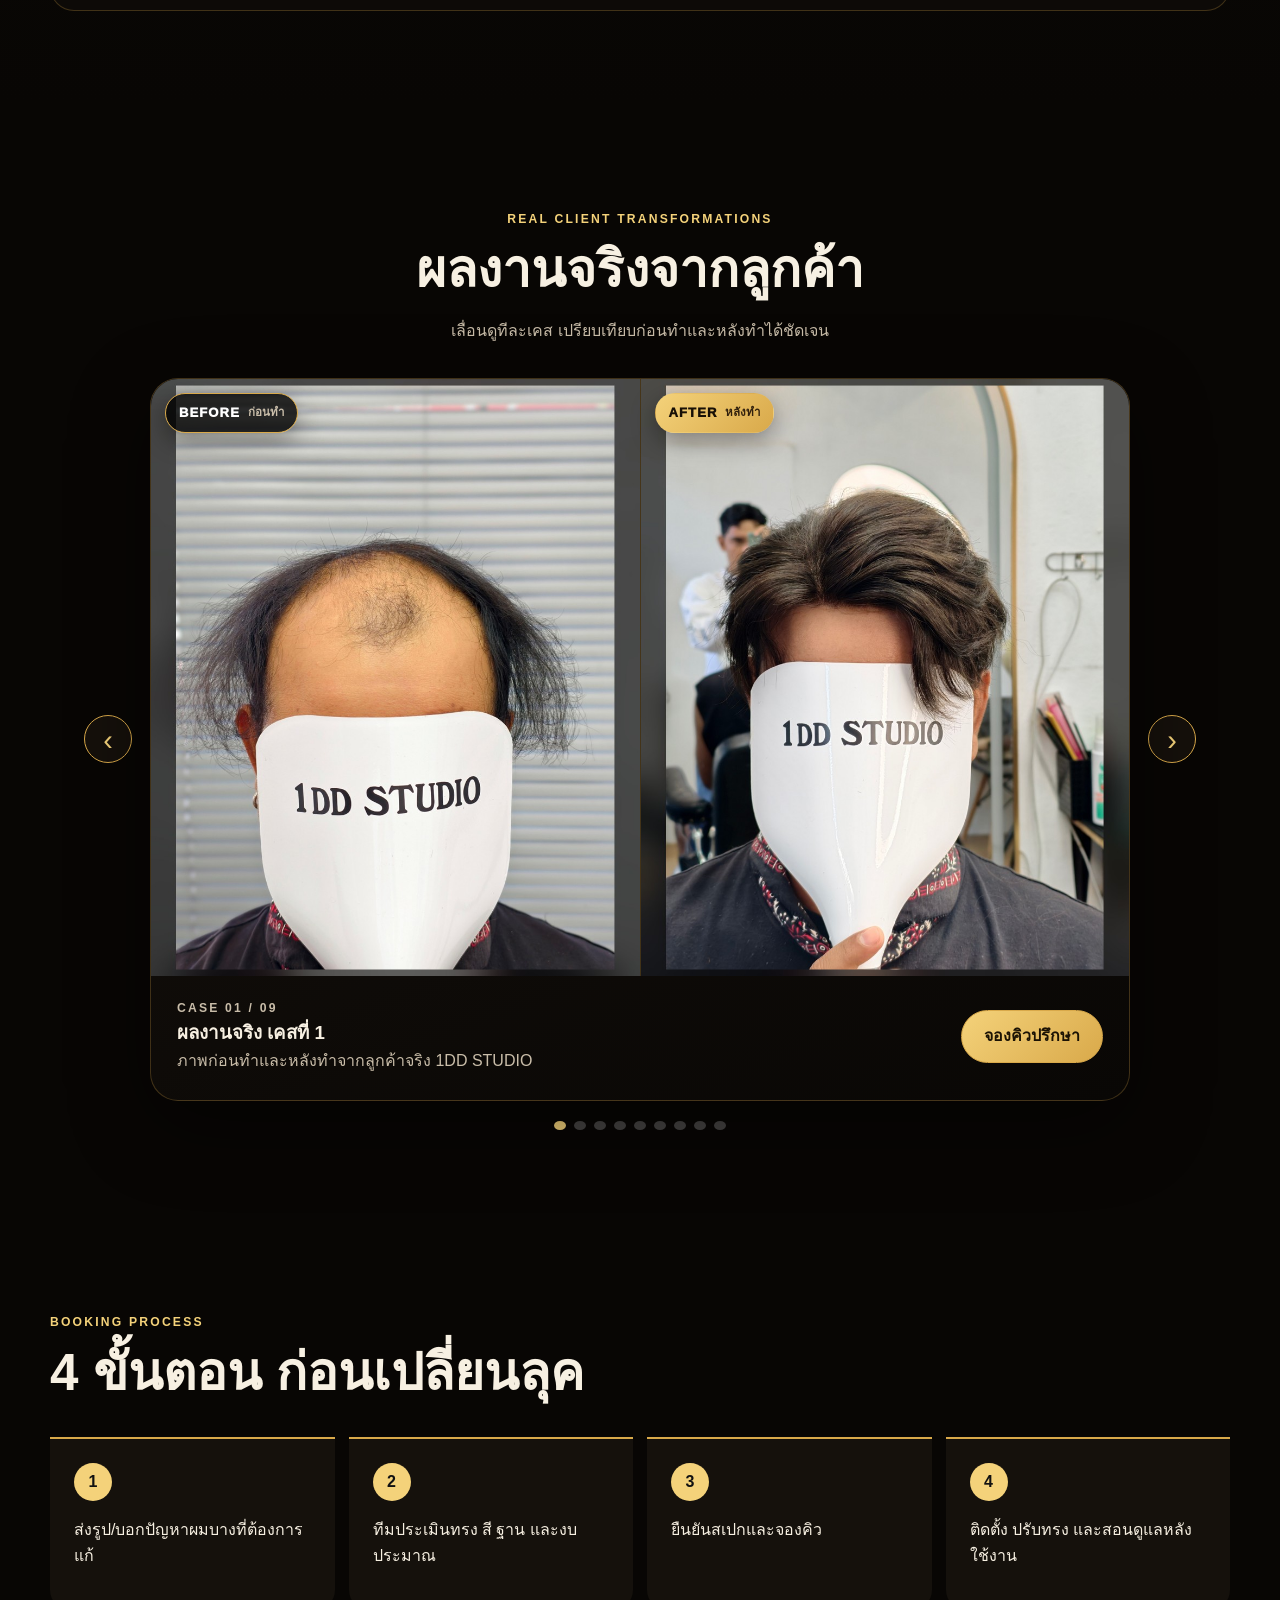
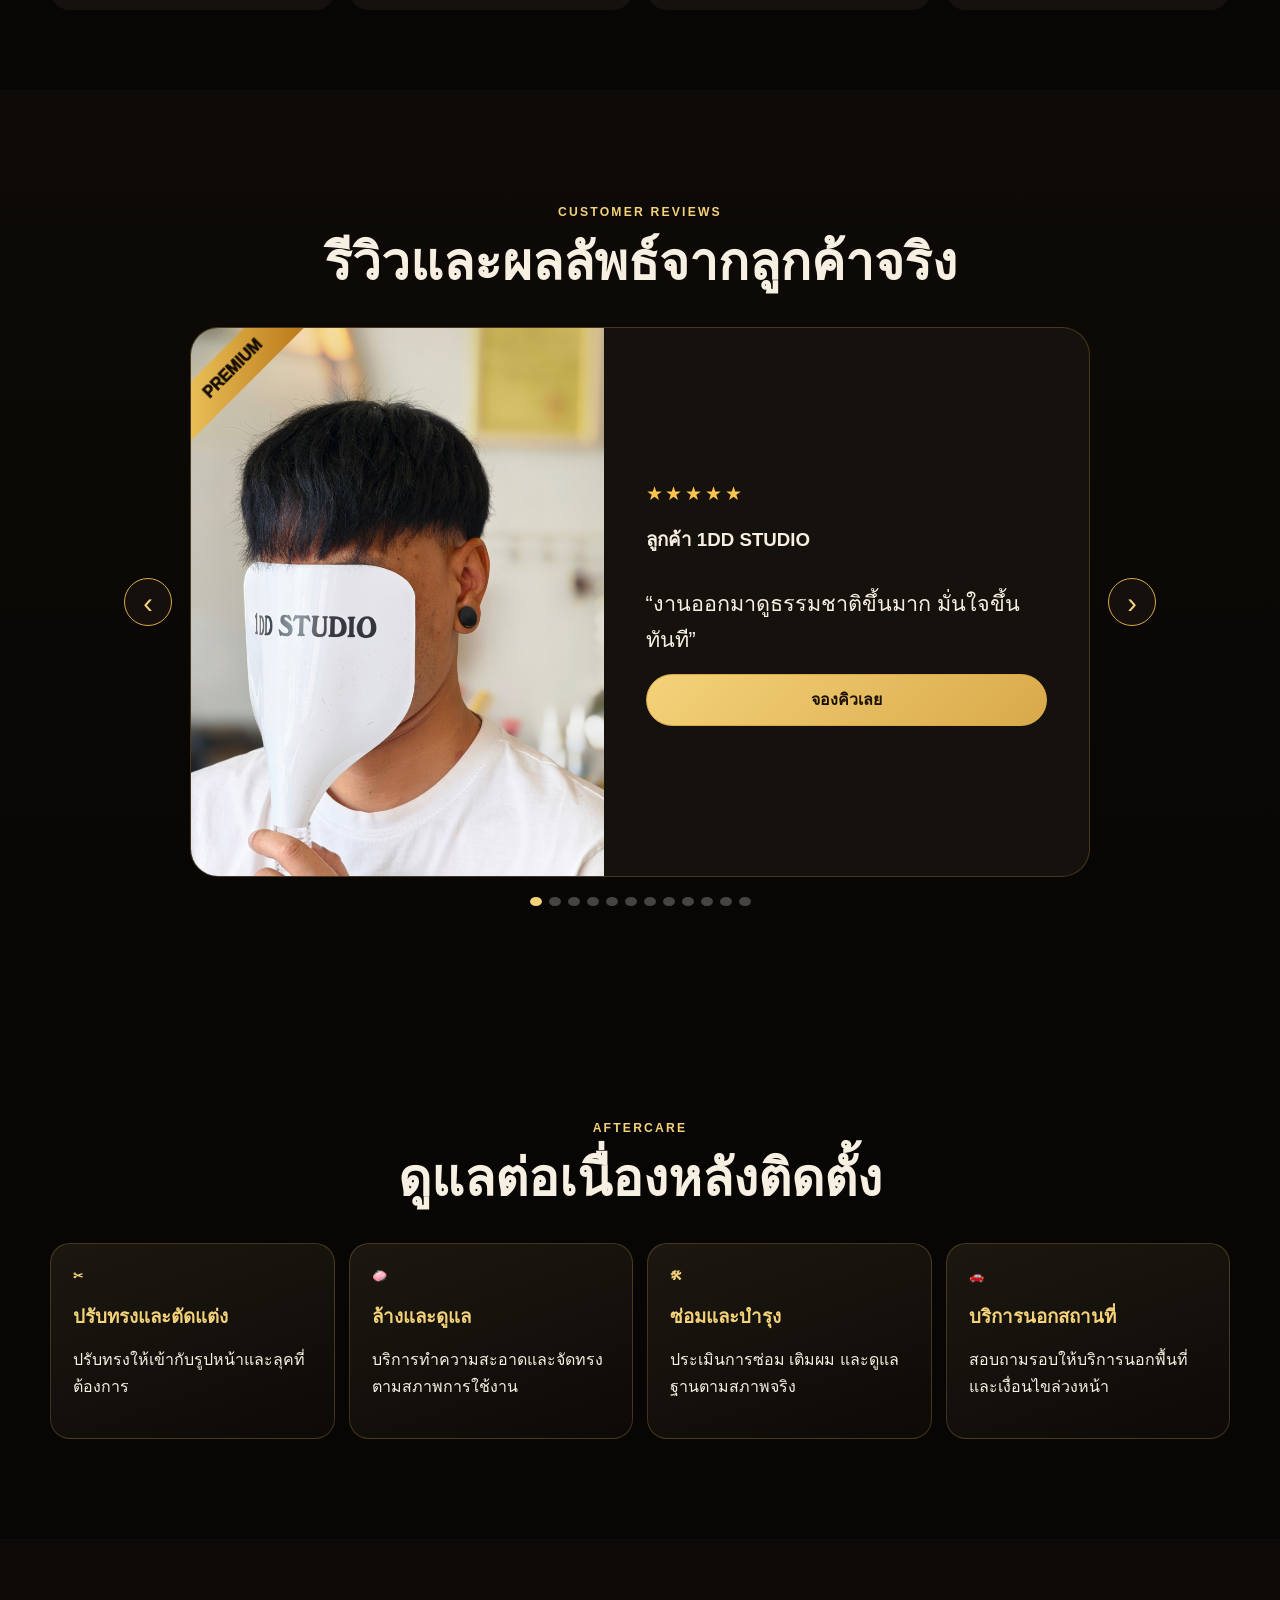
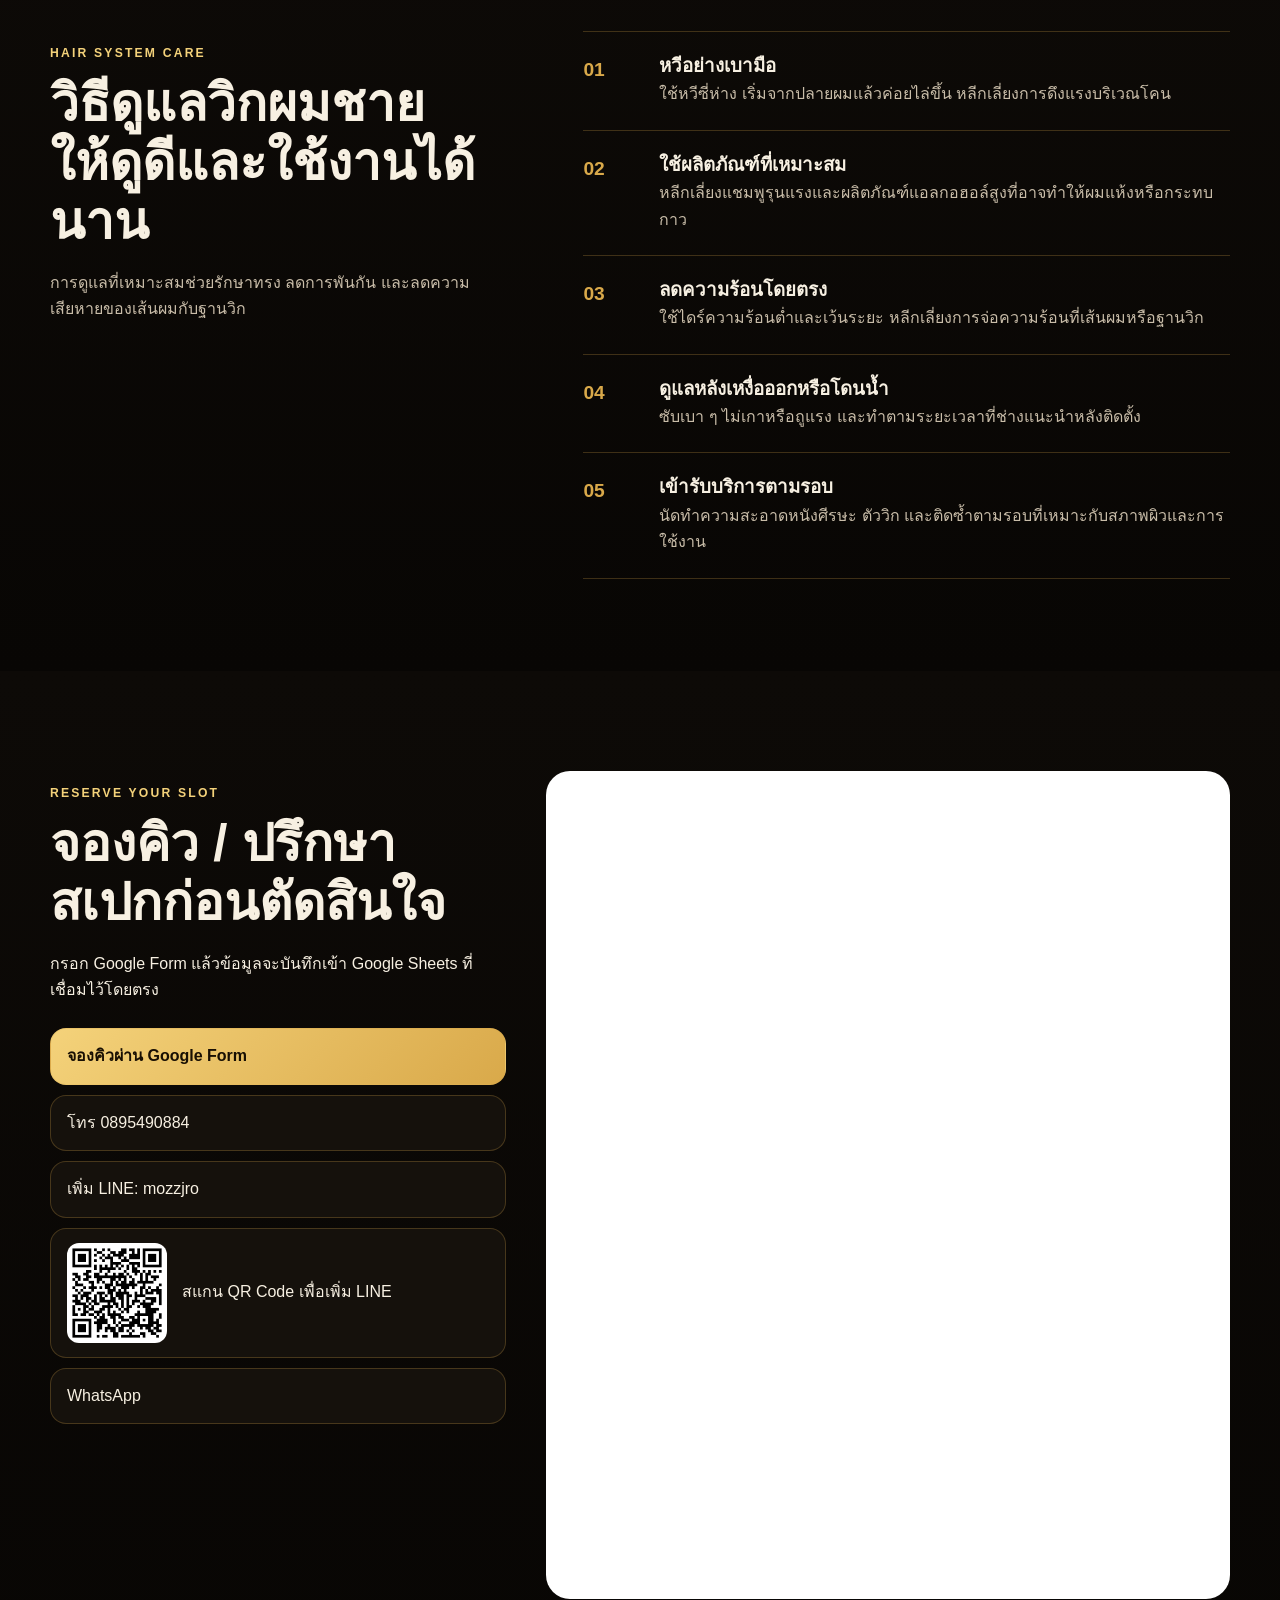
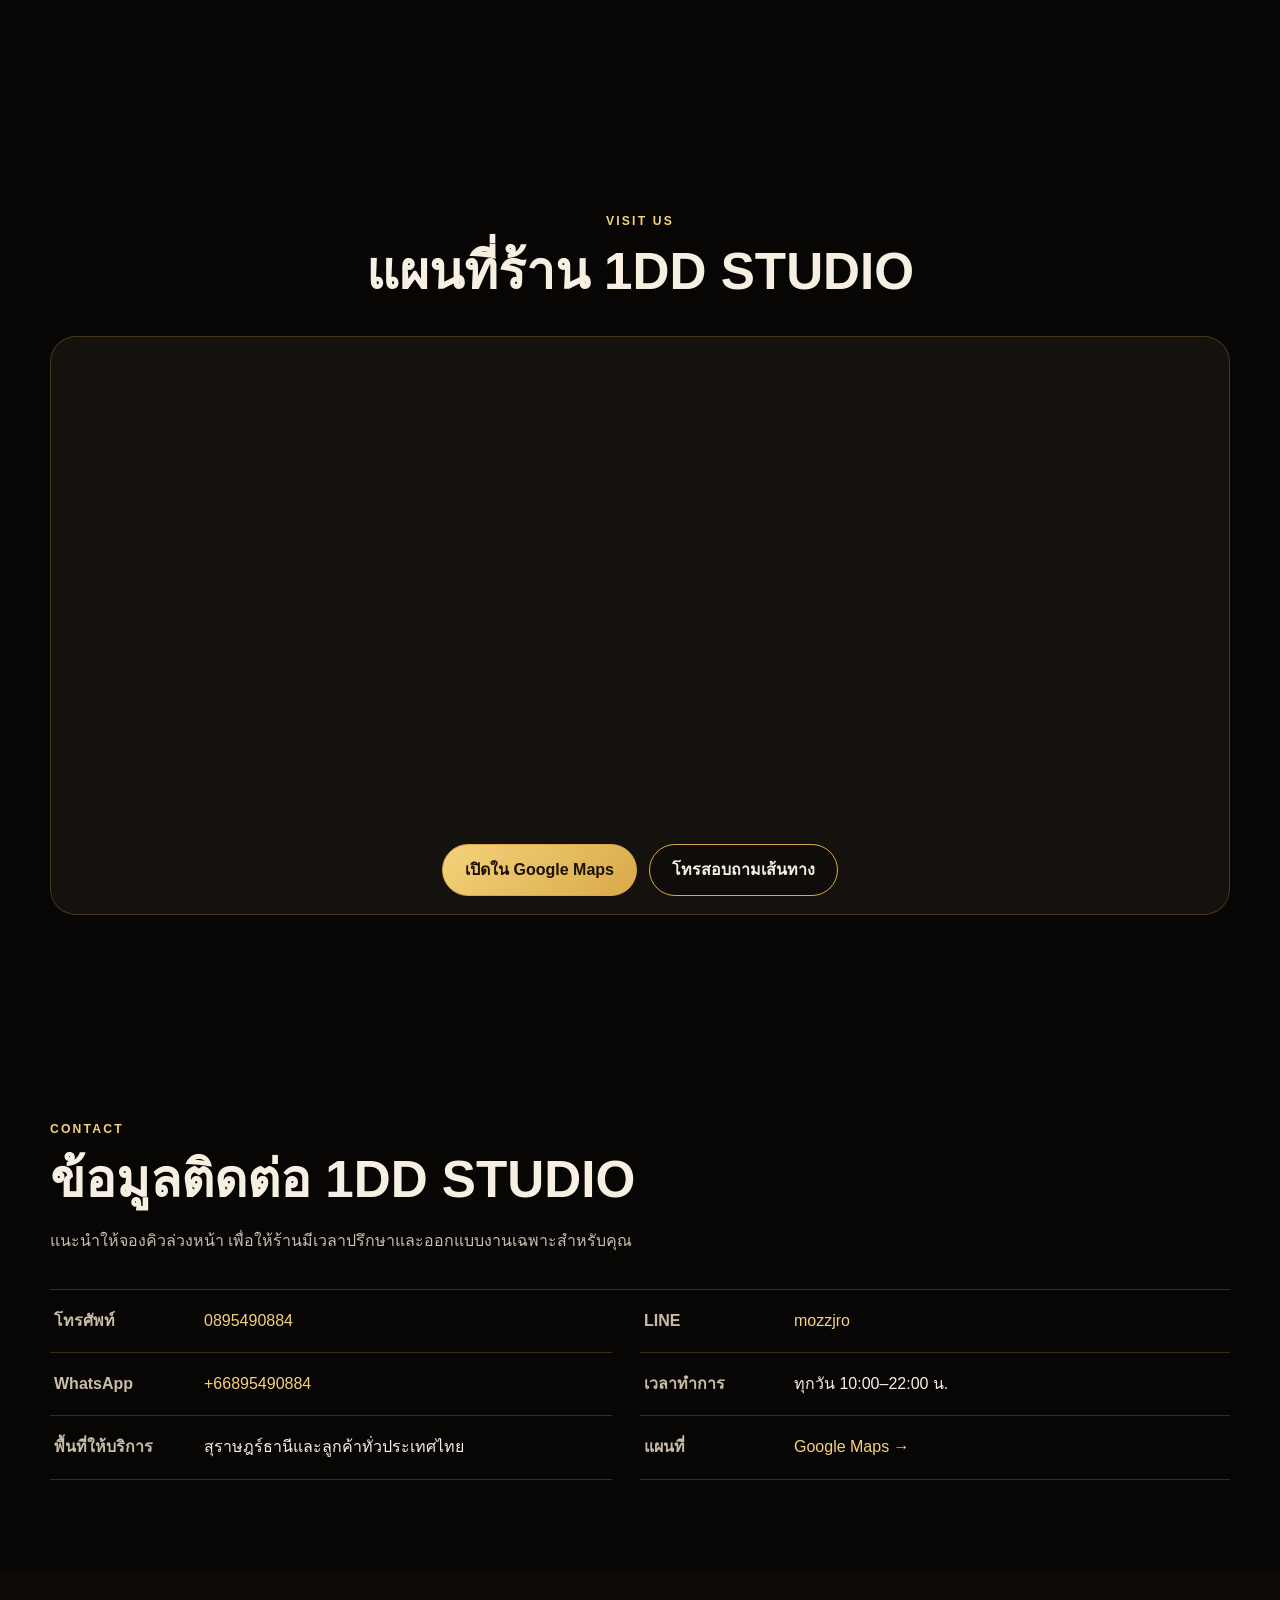
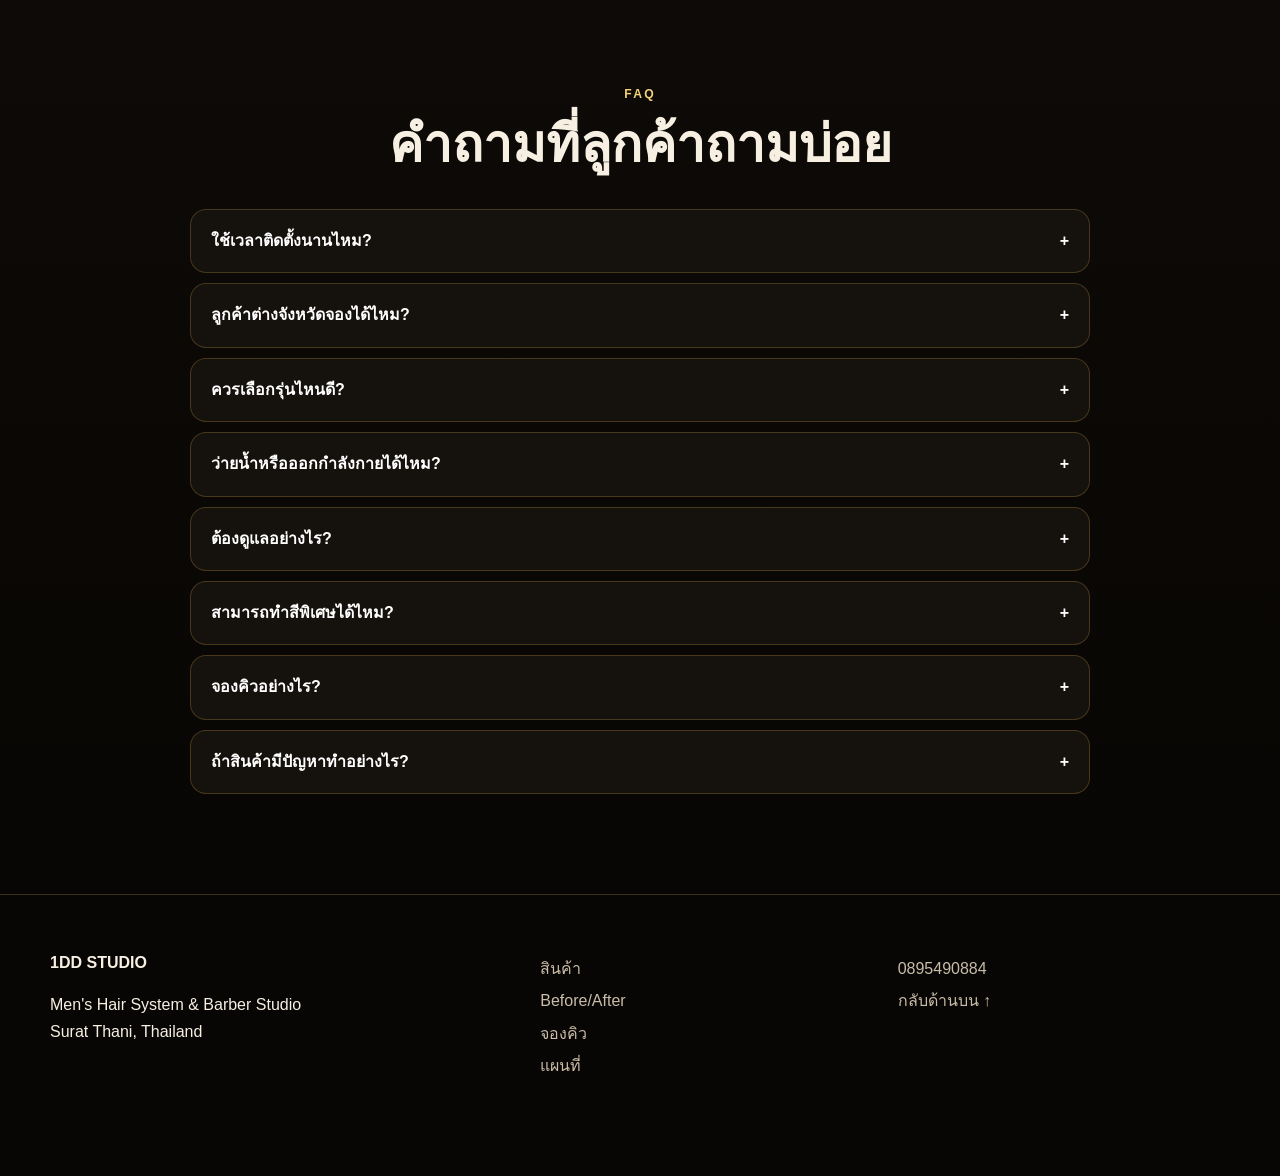
==== commit 57edf657: "Add files via upload" ====
--- a/index.html
+++ b/index.html
@@ -1,5 +1,5 @@
 <!doctype html>
-<!-- 1DD STUDIO V9.0 — paired Before/After case slider -->
+<!-- 1DD STUDIO V9 GEO — V9.0 paired Before/After preserved -->
 <html lang="th">
 <head>
   <meta charset="utf-8" />
@@ -12,6 +12,8 @@
   <meta property="og:description" content="วิกผมชายพรีเมียม งานเนียนธรรมชาติ พร้อมบริการติดตั้งและให้คำปรึกษา" />
   <meta property="og:type" content="website" />
   <meta property="og:image" content="hero-1.jpg" />
+  <meta property="og:locale" content="th_TH" />
+  <link rel="canonical" href="https://1ddstudio.pages.dev/" />
   <link rel="icon" href="logo-1dd-studio.jpg" />
   <link rel="manifest" href="manifest.webmanifest" />
   <link rel="preload" href="styles.css" as="style" />
@@ -19,7 +21,6 @@
 </head>
 <body>
   <a class="skip-link" href="#main">ข้ามไปยังเนื้อหา</a>
-  <div class="scroll-progress" id="scrollProgress" aria-hidden="true"></div>
   <div class="grain" aria-hidden="true"></div>
 
   <header class="site-header" id="top">
@@ -29,10 +30,13 @@
     </a>
     <button class="nav-toggle" aria-label="เปิดเมนู" aria-expanded="false">☰</button>
     <nav class="nav" aria-label="เมนูหลัก">
+      <a href="#main-services" data-th="บริการ" data-en="Services">บริการ</a>
       <a href="#products" data-th="สินค้า" data-en="Products">สินค้า</a>
       <a href="#comparison" data-th="เปรียบเทียบ" data-en="Compare">เปรียบเทียบ</a>
       <a href="#before-after">Before/After</a>
       <a href="#reviews" data-th="รีวิว" data-en="Reviews">รีวิว</a>
+      <a href="#care-guide" data-th="วิธีดูแล" data-en="Care">วิธีดูแล</a>
+      <a href="#faq">FAQ</a>
       <a href="#booking" data-th="จองคิว" data-en="Booking">จองคิว</a>
       <a href="#location" data-th="แผนที่" data-en="Map">แผนที่</a>
       <button class="lang-toggle" id="langToggle" type="button" aria-label="Switch language">EN</button>
@@ -44,10 +48,8 @@
     <section class="hero section-dark" aria-label="Hero slider">
       <div class="hero-bg" id="heroBg"></div>
       <div class="hero-overlay"></div>
-      <div class="hero-glow hero-glow-one" aria-hidden="true"></div>
-      <div class="hero-glow hero-glow-two" aria-hidden="true"></div>
       <div class="hero-content container">
-        <p class="eyebrow hero-pill" id="heroEyebrow">Premium Men's Hair System</p>
+        <p class="eyebrow" id="heroEyebrow">Premium Men's Hair System</p>
         <h1 id="heroTitle">เปลี่ยนผมบาง ให้กลับมาดูมั่นใจอีกครั้ง</h1>
         <p class="lead" id="heroSubtitle">วิกผมชายเกรดพรีเมียม ติดตั้งเนียนธรรมชาติ รองรับลูกค้าทั่วประเทศ</p>
         <div class="hero-actions">
@@ -57,7 +59,6 @@
         <div class="hero-proof"><span>★★★★★</span><b data-th="รีวิวจากลูกค้าจริง" data-en="Real customer results">รีวิวจากลูกค้าจริง</b></div>
         <div class="hero-dots" id="heroDots" aria-label="Hero navigation"></div>
       </div>
-      <div class="hero-marquee" aria-hidden="true"><div>ผมแท้ 100% <i>✦</i> งานเนียนธรรมชาติ <i>✦</i> ปรึกษาสเปกฟรี <i>✦</i> ลูกค้าทั่วประเทศ <i>✦</i> 1DD STUDIO <i>✦</i> ผมแท้ 100% <i>✦</i> งานเนียนธรรมชาติ <i>✦</i> ปรึกษาสเปกฟรี <i>✦</i></div></div>
     </section>
 
     <section class="stats container" aria-label="จุดเด่นสรุป">
@@ -67,6 +68,13 @@
       <div><strong>TH/EN</strong><span data-th="บริการสองภาษา" data-en="Bilingual support">บริการสองภาษา</span></div>
     </section>
 
+    <section class="geo-answer container" id="about" aria-labelledby="about-title">
+      <p class="eyebrow gold">ABOUT 1DD STUDIO</p>
+      <h2 id="about-title" data-th="1DD STUDIO ให้บริการอะไร?" data-en="What does 1DD STUDIO do?">1DD STUDIO ให้บริการอะไร?</h2>
+      <p data-th="1DD STUDIO คือร้านตัดผมชายและผู้เชี่ยวชาญด้าน Hair System หรือวิกผมชายในจังหวัดสุราษฎร์ธานี ให้บริการปรึกษาปัญหาผมบาง ออกแบบวิกให้เข้ากับรูปหน้า ติดตั้ง ตัดแต่ง ทำความสะอาด ติดซ้ำ ซ่อมบำรุง และดูแลหลังการติดตั้ง รองรับลูกค้าสุราษฎร์ธานี ต่างจังหวัด และชาวต่างชาติ" data-en="1DD STUDIO is a men's barber and hair-system specialist in Surat Thani, Thailand. We provide consultation for thinning hair, personalized hair-system design, installation, haircut and styling, cleaning, rebonding, repair and ongoing aftercare for local, out-of-province and international clients.">1DD STUDIO คือร้านตัดผมชายและผู้เชี่ยวชาญด้าน Hair System หรือวิกผมชายในจังหวัดสุราษฎร์ธานี ให้บริการปรึกษาปัญหาผมบาง ออกแบบวิกให้เข้ากับรูปหน้า ติดตั้ง ตัดแต่ง ทำความสะอาด ติดซ้ำ ซ่อมบำรุง และดูแลหลังการติดตั้ง รองรับลูกค้าสุราษฎร์ธานี ต่างจังหวัด และชาวต่างชาติ</p>
+      <div class="geo-facts"><span><b>เหมาะสำหรับ</b> ผู้ชายผมบาง ศีรษะล้าน หรือแนวผมร่น</span><span><b>พื้นที่บริการ</b> สุราษฎร์ธานีและลูกค้าทั่วประเทศ</span><span><b>ติดต่อ</b> 0895490884 · LINE mozzjro</span></div>
+    </section>
+
     <section class="intro container">
       <div>
         <p class="eyebrow gold">1DD STUDIO DIFFERENCE</p>
@@ -76,6 +84,13 @@
     </section>
 
     <section class="benefits container" id="benefits"></section>
+
+    <section class="main-services section-dark" id="main-services">
+      <div class="container">
+        <div class="section-title center"><p class="eyebrow gold">OUR SERVICES</p><h2 data-th="บริการวิกผมชายแต่ละประเภท" data-en="Men's hair-system services">บริการวิกผมชายแต่ละประเภท</h2><p data-th="เลือกดูบริการที่ตรงกับสิ่งที่คุณต้องการ ตั้งแต่เริ่มปรึกษาจนถึงดูแลระยะยาว" data-en="Explore services from your first consultation through long-term maintenance.">เลือกดูบริการที่ตรงกับสิ่งที่คุณต้องการ ตั้งแต่เริ่มปรึกษาจนถึงดูแลระยะยาว</p></div>
+        <div class="geo-service-grid" id="mainServiceGrid"></div>
+      </div>
+    </section>
 
     <section class="products container" id="products">
       <div class="section-title">
@@ -102,7 +117,6 @@
           <p class="eyebrow gold">REAL CLIENT TRANSFORMATIONS</p>
           <h2 data-th="ผลงานจริงจากลูกค้า" data-en="Real Client Transformations">ผลงานจริงจากลูกค้า</h2>
           <p data-th="เลื่อนดูทีละเคส เปรียบเทียบก่อนทำและหลังทำได้ชัดเจน" data-en="Browse one case at a time and compare the full before and after photos.">เลื่อนดูทีละเคส เปรียบเทียบก่อนทำและหลังทำได้ชัดเจน</p>
-          <div class="ba-view-toggle" role="group" aria-label="รูปแบบการดู Before After"><button class="active" id="baPairMode" type="button" data-th="วางคู่" data-en="Side by side">วางคู่</button><button id="baCompareMode" type="button" data-th="ลากเปรียบเทียบ" data-en="Drag to compare">ลากเปรียบเทียบ</button></div>
         </div>
 
         <div class="ba-pair-slider">
@@ -123,14 +137,6 @@
                   <img id="baAfterImage" src="after-v9-01.jpg" alt="After case 1">
                 </div>
               </figure>
-            </div>
-
-            <div class="ba-interactive" id="baInteractive" hidden>
-              <img id="baCompareAfter" src="after-v9-01.jpg" alt="After comparison case 1">
-              <div class="ba-compare-before" id="baCompareBeforeLayer"><img id="baCompareBefore" src="before-v9-01.jpg" alt="Before comparison case 1"></div>
-              <span class="ba-compare-tag before">BEFORE</span><span class="ba-compare-tag after">AFTER</span>
-              <div class="ba-drag-line" id="baDragLine"><span>↔</span></div>
-              <input id="baRange" type="range" min="0" max="100" value="50" aria-label="ลากเพื่อเปรียบเทียบภาพก่อนและหลัง">
             </div>
 
             <div class="ba-pair-copy">
@@ -177,6 +183,13 @@
     <section class="services container" id="services">
       <div class="section-title center"><p class="eyebrow gold">AFTERCARE</p><h2 data-th="ดูแลต่อเนื่องหลังติดตั้ง" data-en="Aftercare services">ดูแลต่อเนื่องหลังติดตั้ง</h2></div>
       <div class="service-grid" id="serviceGrid"></div>
+    </section>
+
+    <section class="care-guide section-dark" id="care-guide">
+      <div class="container care-grid">
+        <div><p class="eyebrow gold">HAIR SYSTEM CARE</p><h2 data-th="วิธีดูแลวิกผมชายให้ดูดีและใช้งานได้นาน" data-en="How to care for your men's hair system">วิธีดูแลวิกผมชายให้ดูดีและใช้งานได้นาน</h2><p data-th="การดูแลที่เหมาะสมช่วยรักษาทรง ลดการพันกัน และลดความเสียหายของเส้นผมกับฐานวิก" data-en="Proper care helps preserve the style, reduce tangling and protect both the hair and base.">การดูแลที่เหมาะสมช่วยรักษาทรง ลดการพันกัน และลดความเสียหายของเส้นผมกับฐานวิก</p></div>
+        <ol class="care-list" id="careList"></ol>
+      </div>
     </section>
 
     <section class="booking section-dark" id="booking">
@@ -208,6 +221,11 @@
       </div>
     </section>
 
+    <section class="contact-details container" id="contact" aria-labelledby="contact-title">
+      <div class="section-title"><p class="eyebrow gold">CONTACT</p><h2 id="contact-title" data-th="ข้อมูลติดต่อ 1DD STUDIO" data-en="Contact 1DD STUDIO">ข้อมูลติดต่อ 1DD STUDIO</h2><p data-th="แนะนำให้จองคิวล่วงหน้า เพื่อให้ร้านมีเวลาปรึกษาและออกแบบงานเฉพาะสำหรับคุณ" data-en="Advance booking is recommended so we can reserve enough time for your consultation and personalized service.">แนะนำให้จองคิวล่วงหน้า เพื่อให้ร้านมีเวลาปรึกษาและออกแบบงานเฉพาะสำหรับคุณ</p></div>
+      <div class="contact-detail-grid" id="contactDetailGrid"></div>
+    </section>
+
     <section class="faq section-dark" id="faq">
       <div class="container">
         <div class="section-title center"><p class="eyebrow gold">FAQ</p><h2 data-th="คำถามที่ลูกค้าถามบ่อย" data-en="Frequently asked questions">คำถามที่ลูกค้าถามบ่อย</h2></div>
@@ -219,7 +237,7 @@
   <footer class="footer"><div class="container footer-grid"><div><strong>1DD STUDIO</strong><p>Men's Hair System & Barber Studio<br>Surat Thani, Thailand</p></div><div><a href="#products">สินค้า</a><a href="#before-after">Before/After</a><a href="#booking">จองคิว</a><a href="#location">แผนที่</a></div><div><a href="tel:0895490884">0895490884</a><a href="#top">กลับด้านบน ↑</a></div></div></footer>
 
   <div class="floating-actions" aria-label="ติดต่อด่วน"><a href="tel:0895490884" aria-label="โทรหาร้าน">☎</a><a id="floatingLine" href="#" target="_blank" rel="noopener" aria-label="เพิ่ม LINE">LINE</a><button id="chatOpen" type="button" aria-label="เปิดผู้ช่วยตอบคำถาม">💬</button></div>
-  <aside class="chat-panel" id="chatPanel" aria-hidden="true"><header><div><strong>1DD Assistant</strong><small>ตอบคำถามเบื้องต้น</small></div><button id="chatClose" aria-label="ปิด">×</button></header><div class="chat-body" id="chatBody"><div class="bot-msg">สวัสดีครับ สนใจสอบถามเรื่องราคา รุ่นสินค้า การจองคิว หรือการดูแลได้เลยครับ</div></div><div class="quick-questions" id="quickQuestions"></div><form id="chatForm"><input id="chatInput" placeholder="พิมพ์คำถาม..." autocomplete="off"><button>ส่ง</button></form></aside>
+  <aside class="chat-panel" id="chatPanel" aria-hidden="true"><header><div><strong>1DD AI Assistant</strong><small>ตอบจากข้อมูลของ 1DD STUDIO</small></div><button id="chatClose" aria-label="ปิด">×</button></header><div class="chat-body" id="chatBody" aria-live="polite"><div class="bot-msg">สวัสดีครับ สนใจสอบถามเรื่องบริการ ราคา การจองคิว หรือวิธีดูแล Hair System ได้เลยครับ</div></div><div class="quick-questions" id="quickQuestions"></div><form id="chatForm"><input id="chatInput" maxlength="800" placeholder="พิมพ์คำถาม..." autocomplete="off"><button>ส่ง</button></form><p class="chat-disclaimer">AI ให้ข้อมูลเบื้องต้น การประเมินเฉพาะเคสกรุณาติดต่อช่าง</p></aside>
   <div class="mobile-cta"><a href="tel:0895490884">โทร</a><a id="mobileLine" href="#" target="_blank" rel="noopener">LINE</a><a href="#booking">จองคิว</a></div>
 
   <script type="application/ld+json" id="schemaJson"></script>
--- a/styles.css
+++ b/styles.css
@@ -227,26 +227,16 @@
   }
 }
 
-/* V10 — curated motion language inspired by 21st.dev, MotionSite and Magic UI */
-.scroll-progress{position:fixed;z-index:80;left:0;right:0;top:0;height:3px;background:linear-gradient(90deg,var(--gold),#fff1a8,var(--gold));transform:scaleX(0);transform-origin:left;box-shadow:0 0 14px #f4d27a88}
-.hero-glow{position:absolute;z-index:1;border-radius:50%;filter:blur(8px);opacity:.3;pointer-events:none;animation:heroFloat 9s ease-in-out infinite}
-.hero-glow-one{width:420px;height:420px;right:-160px;top:12%;background:radial-gradient(circle,#d9a94a66,transparent 68%)}
-.hero-glow-two{width:260px;height:260px;left:42%;bottom:-80px;background:radial-gradient(circle,#ff8a2455,transparent 70%);animation-delay:-4s}
-@keyframes heroFloat{50%{transform:translate3d(0,-28px,0) scale(1.08)}}
-.hero-pill{display:inline-flex;align-items:center;width:max-content;padding:8px 13px;border:1px solid var(--line);border-radius:999px;background:rgba(8,6,4,.55);backdrop-filter:blur(12px);box-shadow:inset 0 0 20px rgba(244,210,122,.06)}
-.hero-pill:before{content:'';width:7px;height:7px;margin-right:9px;border-radius:50%;background:var(--gold2);box-shadow:0 0 14px var(--gold2);animation:pulseDot 1.8s ease-in-out infinite}
-@keyframes pulseDot{50%{opacity:.45;transform:scale(.65)}}
-.hero-marquee{position:absolute;z-index:3;left:0;right:0;bottom:0;overflow:hidden;border-block:1px solid var(--line);background:rgba(8,6,4,.78);backdrop-filter:blur(15px);white-space:nowrap}
-.hero-marquee div{display:inline-block;min-width:max-content;padding:13px 0;font-size:.78rem;font-weight:900;letter-spacing:.12em;animation:marqueeMove 28s linear infinite}.hero-marquee i{padding:0 22px;color:var(--gold2);font-style:normal}
-@keyframes marqueeMove{to{transform:translateX(-50%)}}
-.benefit-card{position:relative;overflow:hidden;transition:transform .3s,border-color .3s,background .3s}.benefit-card:after{content:'';position:absolute;width:180px;height:180px;right:-100px;bottom:-120px;border-radius:50%;background:radial-gradient(circle,#f4d27a22,transparent 68%);transition:.35s}.benefit-card:hover{transform:translateY(-5px);border-color:#f4d27a88}.benefit-card:hover:after{transform:scale(1.5)}
-.benefit-card:first-child{grid-column:span 2}.benefit-card:first-child h3{font-size:1.55rem}
-.product-card{isolation:isolate;transition:transform .35s,border-color .35s}.product-card:hover{transform:translateY(-7px);border-color:#f4d27a88}.featured-product:before{content:'';position:absolute;z-index:4;inset:-1px;border-radius:inherit;padding:1px;background:conic-gradient(from var(--beam-angle,0deg),transparent 0 72%,var(--gold2),#fff3bd,transparent 88%);-webkit-mask:linear-gradient(#000 0 0) content-box,linear-gradient(#000 0 0);-webkit-mask-composite:xor;mask-composite:exclude;pointer-events:none;animation:borderBeam 5s linear infinite}
-@property --beam-angle{syntax:'<angle>';inherits:false;initial-value:0deg}@keyframes borderBeam{to{--beam-angle:360deg}}
-.ba-view-toggle{display:inline-flex;margin-top:18px;padding:4px;border:1px solid var(--line);border-radius:999px;background:#100c08}.ba-view-toggle button{border:0;border-radius:999px;padding:9px 15px;background:transparent;color:var(--muted);font-weight:850;cursor:pointer}.ba-view-toggle button.active{background:linear-gradient(135deg,var(--gold2),var(--gold));color:#171006}
-.ba-interactive{position:relative;aspect-ratio:18/11;overflow:hidden;background:#080604;touch-action:pan-y}.ba-interactive>img,.ba-compare-before img{position:absolute;inset:0;width:100%;height:100%;object-fit:contain;background:#080604}.ba-compare-before{position:absolute;inset:0 auto 0 0;width:50%;overflow:hidden}.ba-compare-before img{max-width:none;width:var(--compare-width,980px)}.ba-interactive input{position:absolute;z-index:7;inset:0;width:100%;height:100%;opacity:0;cursor:ew-resize}.ba-drag-line{position:absolute;z-index:6;left:50%;top:0;bottom:0;width:2px;background:#fff;transform:translateX(-50%);pointer-events:none}.ba-drag-line span{position:absolute;left:50%;top:50%;display:grid;place-items:center;width:48px;height:48px;border-radius:50%;transform:translate(-50%,-50%);background:var(--gold2);color:#15100a;font-weight:950;box-shadow:0 8px 30px #0009}.ba-compare-tag{position:absolute;z-index:5;top:16px;padding:7px 12px;border-radius:999px;font-size:.75rem;font-weight:950;background:#000c;border:1px solid var(--gold)}.ba-compare-tag.before{left:16px}.ba-compare-tag.after{right:16px;background:var(--gold2);color:#171006}
-.reveal-item,main section:not(.hero):not(.stats){opacity:0;filter:blur(8px);transform:translateY(26px);transition:opacity .75s ease,filter .75s ease,transform .75s ease}.reveal-item.is-visible,main section.is-visible{opacity:1;filter:none;transform:none}
-@media(max-width:960px){.benefit-card:first-child{grid-column:span 2}}
-@media(max-width:760px){.ba-interactive{aspect-ratio:9/11}.hero-marquee div{animation-duration:22s}}
-@media(max-width:600px){.benefit-card:first-child{grid-column:span 1}.hero-glow-one{width:260px;height:260px}.hero-marquee{bottom:64px}}
-@media(prefers-reduced-motion:reduce){html{scroll-behavior:auto}.hero-glow,.hero-pill:before,.hero-marquee div,.featured-product:before{animation:none}.reveal-item,main section:not(.hero):not(.stats){opacity:1;filter:none;transform:none;transition:none}}
+/* V9 GEO additions — preserve original V9 layout */
+.geo-answer{padding:44px 26px;margin-top:16px;margin-bottom:82px;border:1px solid var(--line);border-radius:24px;background:linear-gradient(135deg,rgba(210,166,89,.11),rgba(255,255,255,.015))}
+.geo-answer h2{margin:0 0 12px}.geo-answer>p:not(.eyebrow){max-width:1000px;color:var(--muted)}
+.geo-facts{display:grid;grid-template-columns:repeat(3,1fr);gap:1px;background:var(--line);margin-top:26px;border:1px solid var(--line)}
+.geo-facts span{background:#0c0907;padding:18px;color:var(--muted)}.geo-facts b{display:block;color:#fff;margin-bottom:3px}
+.main-services{padding:92px 0}.geo-service-grid{display:grid;grid-template-columns:repeat(3,1fr);gap:1px;background:var(--line);border:1px solid var(--line)}
+.geo-service-card{min-height:275px;padding:30px;background:#0d0a07;position:relative}.geo-service-card>span{position:absolute;right:24px;top:18px;color:#4d4032;font-size:1.8rem;font-weight:900}.geo-service-card h3{margin:5px 0 10px;font-size:1.22rem}.geo-service-card>p:not(.eyebrow){color:var(--muted)}.geo-service-card a{position:absolute;left:30px;bottom:26px;color:var(--gold2);font-weight:800;font-size:.86rem}
+.care-guide{padding:92px 0}.care-grid{display:grid;grid-template-columns:.8fr 1.2fr;gap:8vw;align-items:start}.care-grid>div>p:last-child{color:var(--muted)}.care-list{list-style:none;margin:0;padding:0;border-top:1px solid var(--line)}.care-list li{display:grid;grid-template-columns:58px 1fr;gap:18px;padding:22px 0;border-bottom:1px solid var(--line)}.care-list strong{color:var(--gold);font-size:1.2rem}.care-list h3{margin:0 0 4px}.care-list p{margin:0;color:var(--muted)}
+.contact-details{padding-top:92px;padding-bottom:92px}.contact-detail-grid{display:grid;grid-template-columns:repeat(2,1fr);border-top:1px solid var(--line)}.contact-detail-grid>div{display:grid;grid-template-columns:150px 1fr;padding:18px 4px;border-bottom:1px solid var(--line)}.contact-detail-grid>div:nth-child(odd){margin-right:28px}.contact-detail-grid b{color:var(--muted)}.contact-detail-grid a{color:var(--gold2)}
+@media(max-width:900px){.geo-service-grid{grid-template-columns:repeat(2,1fr)}.care-grid{grid-template-columns:1fr;gap:35px}.geo-facts{grid-template-columns:1fr}.contact-detail-grid{grid-template-columns:1fr}.contact-detail-grid>div:nth-child(odd){margin-right:0}}
+@media(max-width:600px){.geo-answer{margin-inline:18px;padding:28px 20px}.geo-service-grid{grid-template-columns:1fr}.geo-service-card{min-height:245px}.contact-detail-grid>div{grid-template-columns:115px 1fr}}
+.chat-disclaimer{margin:0;padding:8px 14px;color:var(--muted);font-size:.68rem;text-align:center;border-top:1px solid var(--line)}
+.bot-msg.typing{opacity:.7;font-style:italic}
--- a/styles.css
+++ b/styles.css
@@ -227,26 +227,16 @@
   }
 }
 
-/* V10 — curated motion language inspired by 21st.dev, MotionSite and Magic UI */
-.scroll-progress{position:fixed;z-index:80;left:0;right:0;top:0;height:3px;background:linear-gradient(90deg,var(--gold),#fff1a8,var(--gold));transform:scaleX(0);transform-origin:left;box-shadow:0 0 14px #f4d27a88}
-.hero-glow{position:absolute;z-index:1;border-radius:50%;filter:blur(8px);opacity:.3;pointer-events:none;animation:heroFloat 9s ease-in-out infinite}
-.hero-glow-one{width:420px;height:420px;right:-160px;top:12%;background:radial-gradient(circle,#d9a94a66,transparent 68%)}
-.hero-glow-two{width:260px;height:260px;left:42%;bottom:-80px;background:radial-gradient(circle,#ff8a2455,transparent 70%);animation-delay:-4s}
-@keyframes heroFloat{50%{transform:translate3d(0,-28px,0) scale(1.08)}}
-.hero-pill{display:inline-flex;align-items:center;width:max-content;padding:8px 13px;border:1px solid var(--line);border-radius:999px;background:rgba(8,6,4,.55);backdrop-filter:blur(12px);box-shadow:inset 0 0 20px rgba(244,210,122,.06)}
-.hero-pill:before{content:'';width:7px;height:7px;margin-right:9px;border-radius:50%;background:var(--gold2);box-shadow:0 0 14px var(--gold2);animation:pulseDot 1.8s ease-in-out infinite}
-@keyframes pulseDot{50%{opacity:.45;transform:scale(.65)}}
-.hero-marquee{position:absolute;z-index:3;left:0;right:0;bottom:0;overflow:hidden;border-block:1px solid var(--line);background:rgba(8,6,4,.78);backdrop-filter:blur(15px);white-space:nowrap}
-.hero-marquee div{display:inline-block;min-width:max-content;padding:13px 0;font-size:.78rem;font-weight:900;letter-spacing:.12em;animation:marqueeMove 28s linear infinite}.hero-marquee i{padding:0 22px;color:var(--gold2);font-style:normal}
-@keyframes marqueeMove{to{transform:translateX(-50%)}}
-.benefit-card{position:relative;overflow:hidden;transition:transform .3s,border-color .3s,background .3s}.benefit-card:after{content:'';position:absolute;width:180px;height:180px;right:-100px;bottom:-120px;border-radius:50%;background:radial-gradient(circle,#f4d27a22,transparent 68%);transition:.35s}.benefit-card:hover{transform:translateY(-5px);border-color:#f4d27a88}.benefit-card:hover:after{transform:scale(1.5)}
-.benefit-card:first-child{grid-column:span 2}.benefit-card:first-child h3{font-size:1.55rem}
-.product-card{isolation:isolate;transition:transform .35s,border-color .35s}.product-card:hover{transform:translateY(-7px);border-color:#f4d27a88}.featured-product:before{content:'';position:absolute;z-index:4;inset:-1px;border-radius:inherit;padding:1px;background:conic-gradient(from var(--beam-angle,0deg),transparent 0 72%,var(--gold2),#fff3bd,transparent 88%);-webkit-mask:linear-gradient(#000 0 0) content-box,linear-gradient(#000 0 0);-webkit-mask-composite:xor;mask-composite:exclude;pointer-events:none;animation:borderBeam 5s linear infinite}
-@property --beam-angle{syntax:'<angle>';inherits:false;initial-value:0deg}@keyframes borderBeam{to{--beam-angle:360deg}}
-.ba-view-toggle{display:inline-flex;margin-top:18px;padding:4px;border:1px solid var(--line);border-radius:999px;background:#100c08}.ba-view-toggle button{border:0;border-radius:999px;padding:9px 15px;background:transparent;color:var(--muted);font-weight:850;cursor:pointer}.ba-view-toggle button.active{background:linear-gradient(135deg,var(--gold2),var(--gold));color:#171006}
-.ba-interactive{position:relative;aspect-ratio:18/11;overflow:hidden;background:#080604;touch-action:pan-y}.ba-interactive>img,.ba-compare-before img{position:absolute;inset:0;width:100%;height:100%;object-fit:contain;background:#080604}.ba-compare-before{position:absolute;inset:0 auto 0 0;width:50%;overflow:hidden}.ba-compare-before img{max-width:none;width:var(--compare-width,980px)}.ba-interactive input{position:absolute;z-index:7;inset:0;width:100%;height:100%;opacity:0;cursor:ew-resize}.ba-drag-line{position:absolute;z-index:6;left:50%;top:0;bottom:0;width:2px;background:#fff;transform:translateX(-50%);pointer-events:none}.ba-drag-line span{position:absolute;left:50%;top:50%;display:grid;place-items:center;width:48px;height:48px;border-radius:50%;transform:translate(-50%,-50%);background:var(--gold2);color:#15100a;font-weight:950;box-shadow:0 8px 30px #0009}.ba-compare-tag{position:absolute;z-index:5;top:16px;padding:7px 12px;border-radius:999px;font-size:.75rem;font-weight:950;background:#000c;border:1px solid var(--gold)}.ba-compare-tag.before{left:16px}.ba-compare-tag.after{right:16px;background:var(--gold2);color:#171006}
-.reveal-item,main section:not(.hero):not(.stats){opacity:0;filter:blur(8px);transform:translateY(26px);transition:opacity .75s ease,filter .75s ease,transform .75s ease}.reveal-item.is-visible,main section.is-visible{opacity:1;filter:none;transform:none}
-@media(max-width:960px){.benefit-card:first-child{grid-column:span 2}}
-@media(max-width:760px){.ba-interactive{aspect-ratio:9/11}.hero-marquee div{animation-duration:22s}}
-@media(max-width:600px){.benefit-card:first-child{grid-column:span 1}.hero-glow-one{width:260px;height:260px}.hero-marquee{bottom:64px}}
-@media(prefers-reduced-motion:reduce){html{scroll-behavior:auto}.hero-glow,.hero-pill:before,.hero-marquee div,.featured-product:before{animation:none}.reveal-item,main section:not(.hero):not(.stats){opacity:1;filter:none;transform:none;transition:none}}
+/* V9 GEO additions — preserve original V9 layout */
+.geo-answer{padding:44px 26px;margin-top:16px;margin-bottom:82px;border:1px solid var(--line);border-radius:24px;background:linear-gradient(135deg,rgba(210,166,89,.11),rgba(255,255,255,.015))}
+.geo-answer h2{margin:0 0 12px}.geo-answer>p:not(.eyebrow){max-width:1000px;color:var(--muted)}
+.geo-facts{display:grid;grid-template-columns:repeat(3,1fr);gap:1px;background:var(--line);margin-top:26px;border:1px solid var(--line)}
+.geo-facts span{background:#0c0907;padding:18px;color:var(--muted)}.geo-facts b{display:block;color:#fff;margin-bottom:3px}
+.main-services{padding:92px 0}.geo-service-grid{display:grid;grid-template-columns:repeat(3,1fr);gap:1px;background:var(--line);border:1px solid var(--line)}
+.geo-service-card{min-height:275px;padding:30px;background:#0d0a07;position:relative}.geo-service-card>span{position:absolute;right:24px;top:18px;color:#4d4032;font-size:1.8rem;font-weight:900}.geo-service-card h3{margin:5px 0 10px;font-size:1.22rem}.geo-service-card>p:not(.eyebrow){color:var(--muted)}.geo-service-card a{position:absolute;left:30px;bottom:26px;color:var(--gold2);font-weight:800;font-size:.86rem}
+.care-guide{padding:92px 0}.care-grid{display:grid;grid-template-columns:.8fr 1.2fr;gap:8vw;align-items:start}.care-grid>div>p:last-child{color:var(--muted)}.care-list{list-style:none;margin:0;padding:0;border-top:1px solid var(--line)}.care-list li{display:grid;grid-template-columns:58px 1fr;gap:18px;padding:22px 0;border-bottom:1px solid var(--line)}.care-list strong{color:var(--gold);font-size:1.2rem}.care-list h3{margin:0 0 4px}.care-list p{margin:0;color:var(--muted)}
+.contact-details{padding-top:92px;padding-bottom:92px}.contact-detail-grid{display:grid;grid-template-columns:repeat(2,1fr);border-top:1px solid var(--line)}.contact-detail-grid>div{display:grid;grid-template-columns:150px 1fr;padding:18px 4px;border-bottom:1px solid var(--line)}.contact-detail-grid>div:nth-child(odd){margin-right:28px}.contact-detail-grid b{color:var(--muted)}.contact-detail-grid a{color:var(--gold2)}
+@media(max-width:900px){.geo-service-grid{grid-template-columns:repeat(2,1fr)}.care-grid{grid-template-columns:1fr;gap:35px}.geo-facts{grid-template-columns:1fr}.contact-detail-grid{grid-template-columns:1fr}.contact-detail-grid>div:nth-child(odd){margin-right:0}}
+@media(max-width:600px){.geo-answer{margin-inline:18px;padding:28px 20px}.geo-service-grid{grid-template-columns:1fr}.geo-service-card{min-height:245px}.contact-detail-grid>div{grid-template-columns:115px 1fr}}
+.chat-disclaimer{margin:0;padding:8px 14px;color:var(--muted);font-size:.68rem;text-align:center;border-top:1px solid var(--line)}
+.bot-msg.typing{opacity:.7;font-style:italic}
